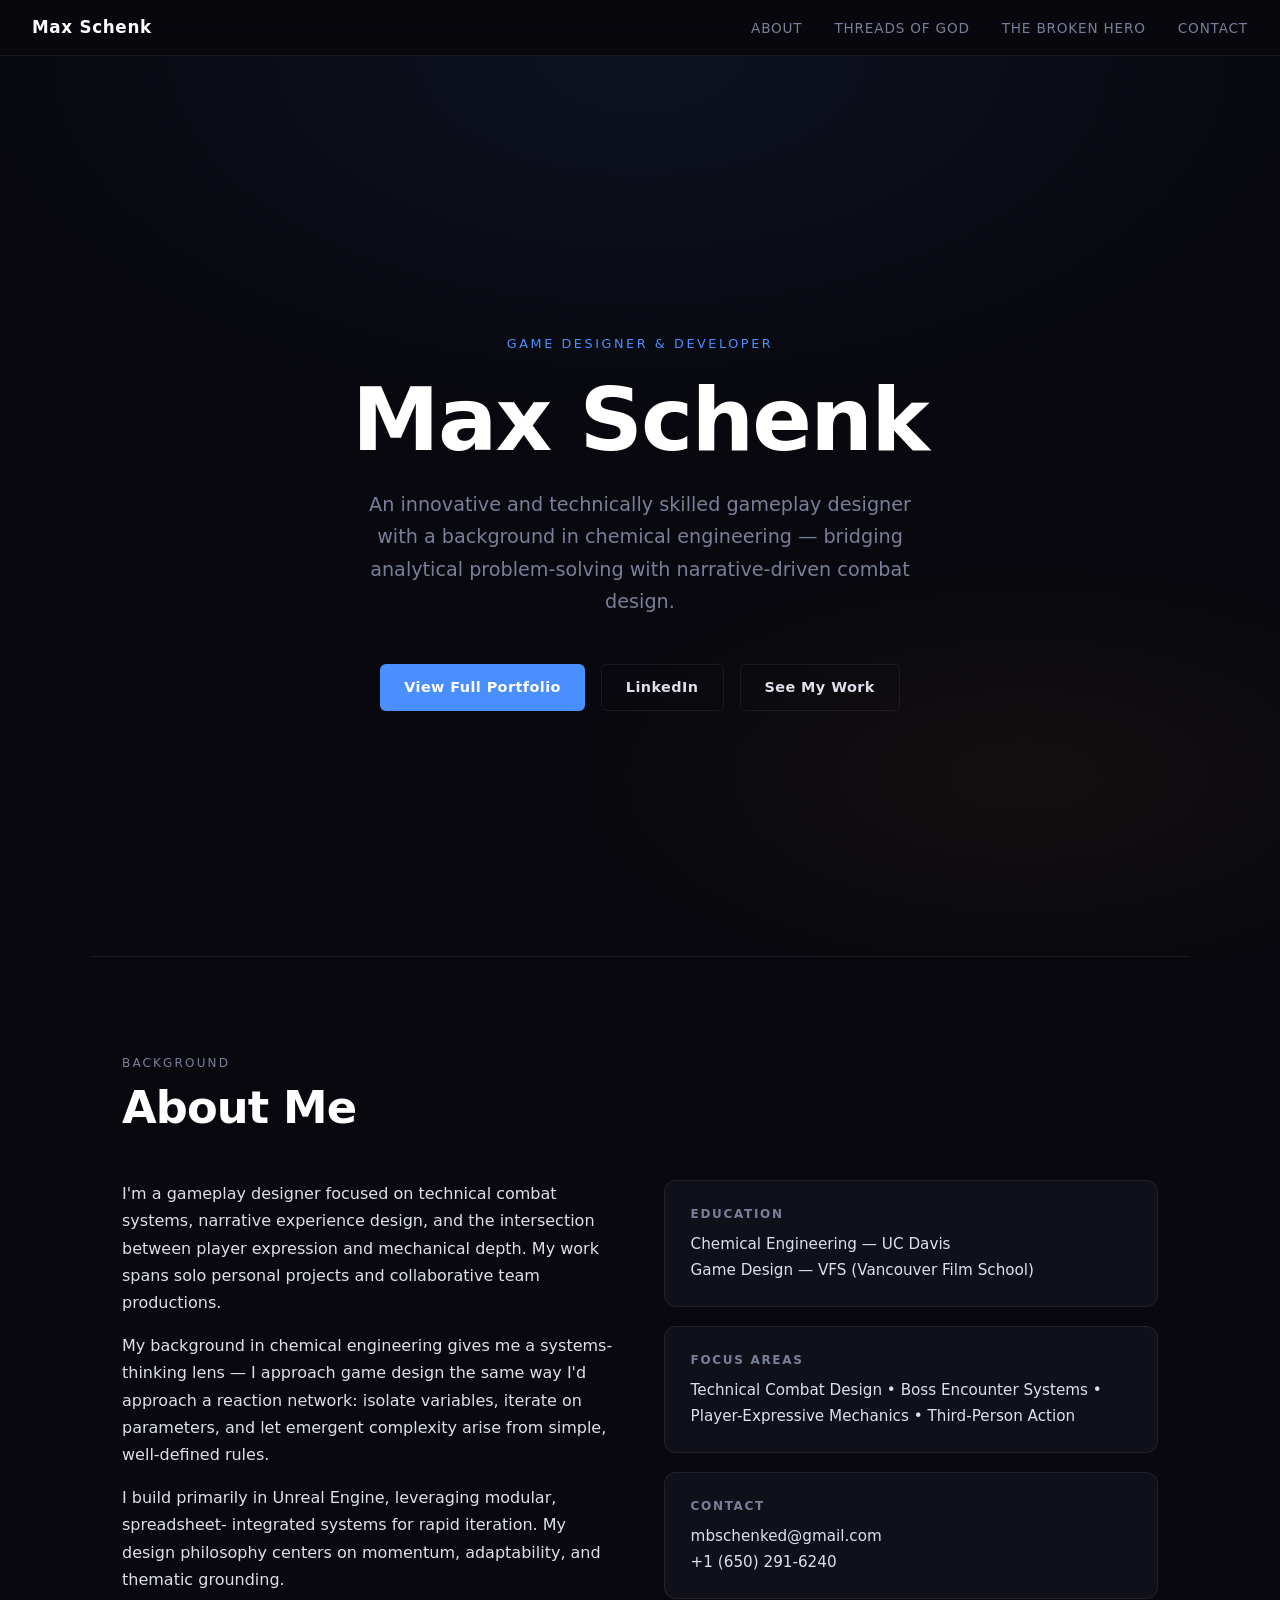
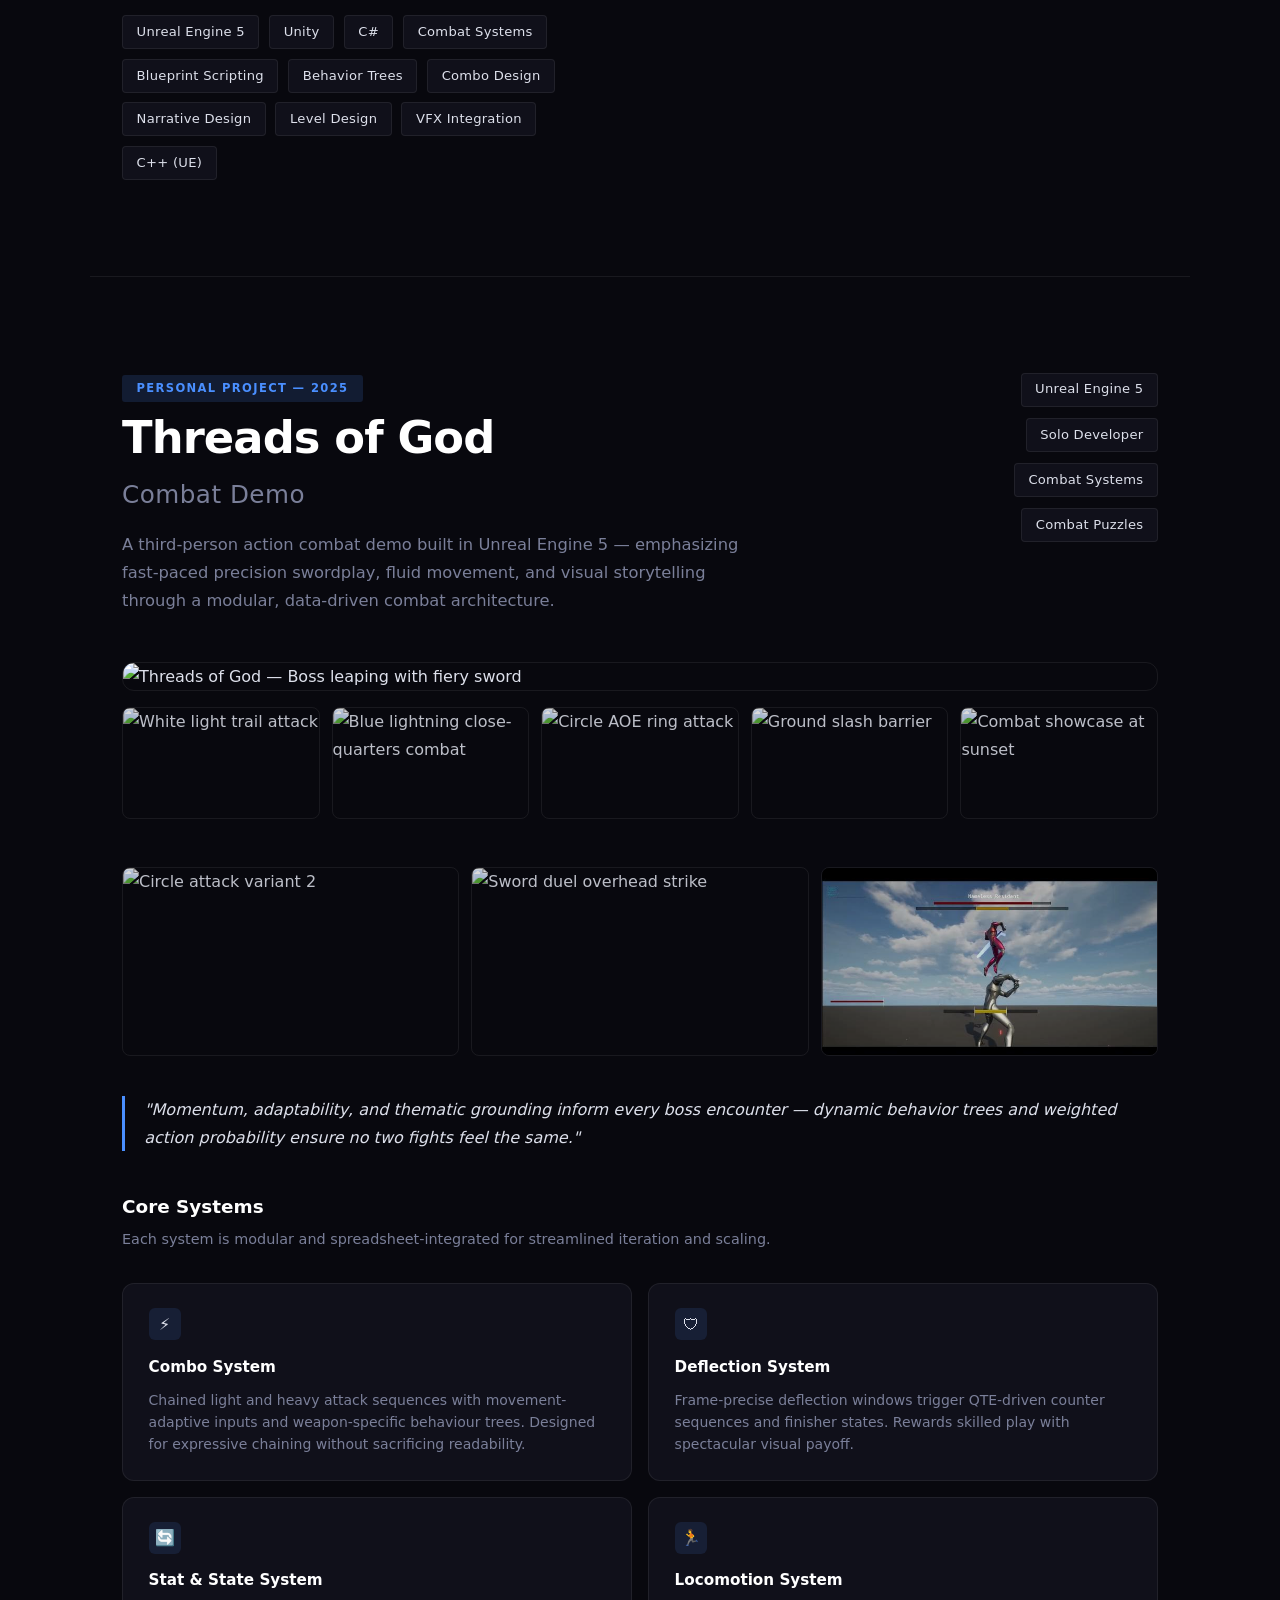
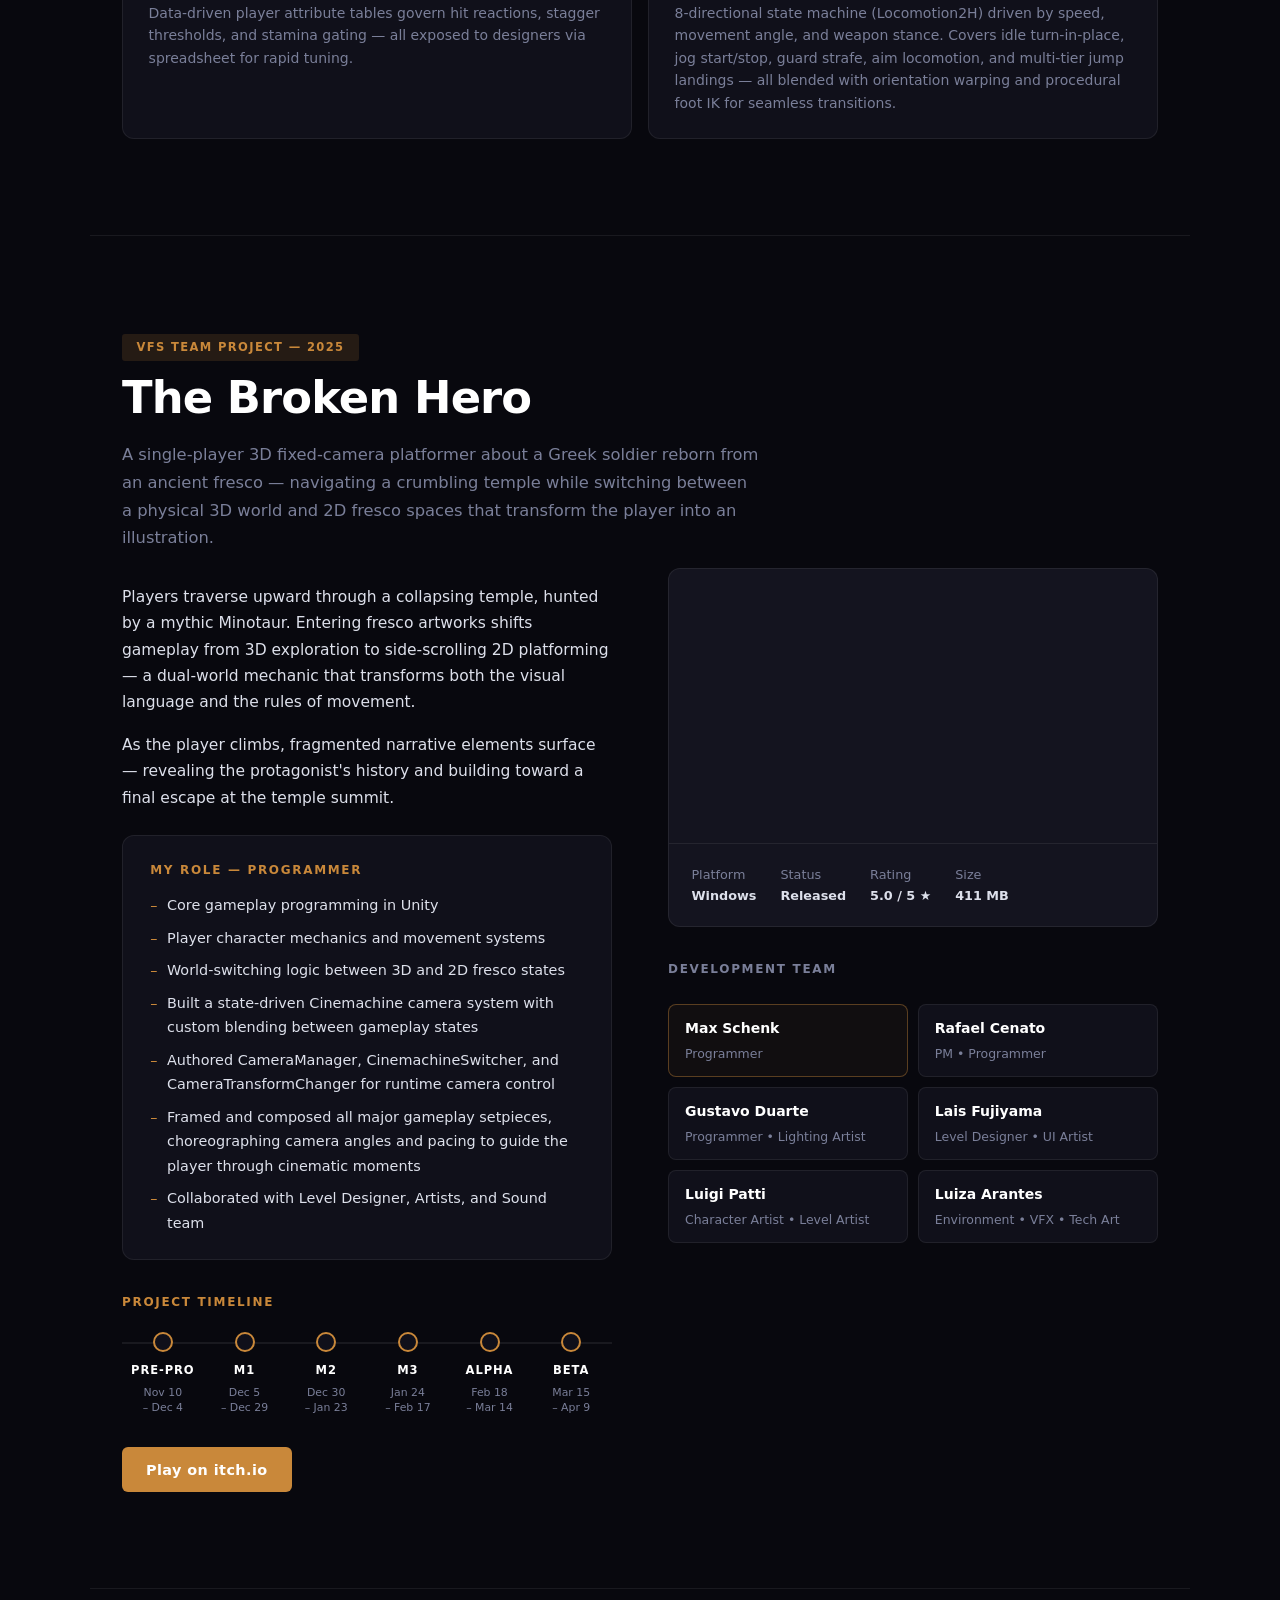
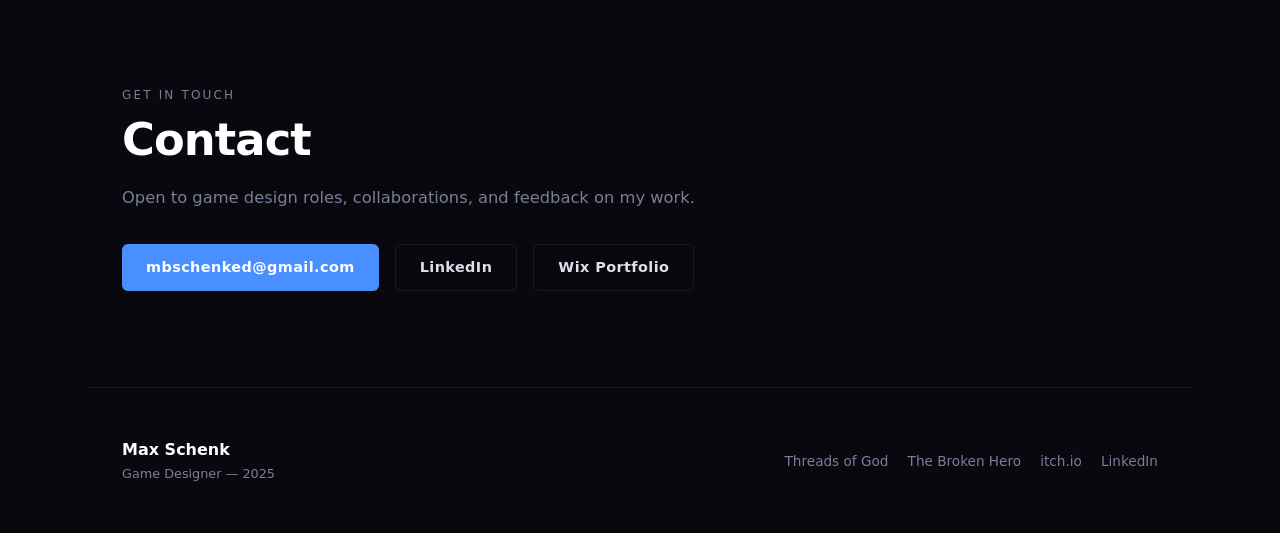
==== index.html @ c0b033bb "Initial portfolio site" ====
<!DOCTYPE html>
<html lang="en">
<head>
  <meta charset="UTF-8" />
  <meta name="viewport" content="width=device-width, initial-scale=1.0" />
  <title>Max Schenk — Game Designer</title>
  <style>
    /* ── Reset & Base ─────────────────────────────────────────── */
    *, *::before, *::after { box-sizing: border-box; margin: 0; padding: 0; }

    :root {
      --bg:          #08080e;
      --bg-card:     #10101a;
      --bg-card2:    #14141f;
      --border:      rgba(255,255,255,0.07);
      --text:        #dde0eb;
      --muted:       #7a7f99;
      --accent-tog:  #4a8fff;
      --accent-tbh:  #c9883a;
      --white:       #ffffff;
      --radius:      12px;
      --max:         1100px;
    }

    html { scroll-behavior: smooth; }

    body {
      background: var(--bg);
      color: var(--text);
      font-family: 'Segoe UI', system-ui, -apple-system, sans-serif;
      font-size: 16px;
      line-height: 1.7;
    }

    a { color: inherit; text-decoration: none; }

    /* ── Nav ──────────────────────────────────────────────────── */
    nav {
      position: sticky;
      top: 0;
      z-index: 100;
      background: rgba(8,8,14,0.85);
      backdrop-filter: blur(12px);
      border-bottom: 1px solid var(--border);
      padding: 0 2rem;
      height: 56px;
      display: flex;
      align-items: center;
      justify-content: space-between;
    }

    .nav-brand {
      font-weight: 700;
      font-size: 1.05rem;
      letter-spacing: 0.04em;
      color: var(--white);
    }

    .nav-links {
      display: flex;
      gap: 2rem;
      list-style: none;
    }

    .nav-links a {
      font-size: 0.85rem;
      letter-spacing: 0.06em;
      text-transform: uppercase;
      color: var(--muted);
      transition: color 0.2s;
    }

    .nav-links a:hover { color: var(--white); }

    /* ── Hero ─────────────────────────────────────────────────── */
    .hero {
      min-height: 100vh;
      display: flex;
      flex-direction: column;
      align-items: center;
      justify-content: center;
      text-align: center;
      padding: 6rem 2rem 4rem;
      background:
        radial-gradient(ellipse 80% 60% at 50% 0%, rgba(74,143,255,0.08) 0%, transparent 70%),
        radial-gradient(ellipse 60% 40% at 80% 80%, rgba(201,136,58,0.06) 0%, transparent 60%);
    }

    .hero-eyebrow {
      font-size: 0.8rem;
      letter-spacing: 0.2em;
      text-transform: uppercase;
      color: var(--accent-tog);
      margin-bottom: 1.2rem;
    }

    .hero h1 {
      font-size: clamp(2.8rem, 7vw, 5.5rem);
      font-weight: 800;
      color: var(--white);
      line-height: 1.05;
      letter-spacing: -0.02em;
      margin-bottom: 1.4rem;
    }

    .hero-sub {
      font-size: clamp(1rem, 2vw, 1.2rem);
      color: var(--muted);
      max-width: 580px;
      margin: 0 auto 2.8rem;
    }

    .hero-links {
      display: flex;
      gap: 1rem;
      flex-wrap: wrap;
      justify-content: center;
    }

    .btn {
      display: inline-flex;
      align-items: center;
      gap: 0.5rem;
      padding: 0.65rem 1.5rem;
      border-radius: 6px;
      font-size: 0.9rem;
      font-weight: 600;
      letter-spacing: 0.03em;
      transition: opacity 0.2s, transform 0.15s;
      cursor: pointer;
      border: none;
    }

    .btn:hover { opacity: 0.85; transform: translateY(-1px); }

    .btn-primary {
      background: var(--accent-tog);
      color: #fff;
    }

    .btn-secondary {
      background: transparent;
      color: var(--text);
      border: 1px solid var(--border);
    }

    .btn-secondary:hover { border-color: rgba(255,255,255,0.25); }

    /* ── Sections ─────────────────────────────────────────────── */
    section {
      padding: 6rem 2rem;
      max-width: var(--max);
      margin: 0 auto;
    }

    .section-label {
      font-size: 0.75rem;
      letter-spacing: 0.18em;
      text-transform: uppercase;
      color: var(--muted);
      margin-bottom: 0.6rem;
    }

    .section-title {
      font-size: clamp(1.8rem, 4vw, 2.8rem);
      font-weight: 800;
      color: var(--white);
      line-height: 1.1;
      letter-spacing: -0.02em;
      margin-bottom: 1.2rem;
    }

    .section-desc {
      color: var(--muted);
      max-width: 640px;
      font-size: 1.02rem;
    }

    /* ── Divider ──────────────────────────────────────────────── */
    .divider {
      border: none;
      border-top: 1px solid var(--border);
      max-width: var(--max);
      margin: 0 auto;
    }

    /* ── About ────────────────────────────────────────────────── */
    .about-grid {
      display: grid;
      grid-template-columns: 1fr 1fr;
      gap: 3rem;
      margin-top: 3rem;
      align-items: start;
    }

    .about-text p + p { margin-top: 1rem; }

    .skills-list {
      display: flex;
      flex-wrap: wrap;
      gap: 0.6rem;
      margin-top: 1.4rem;
    }

    .skill-tag {
      background: var(--bg-card);
      border: 1px solid var(--border);
      border-radius: 4px;
      padding: 0.3rem 0.85rem;
      font-size: 0.82rem;
      color: var(--text);
      letter-spacing: 0.02em;
    }

    .about-info { display: flex; flex-direction: column; gap: 1.2rem; }

    .info-card {
      background: var(--bg-card);
      border: 1px solid var(--border);
      border-radius: var(--radius);
      padding: 1.4rem 1.6rem;
    }

    .info-card h4 {
      font-size: 0.75rem;
      letter-spacing: 0.14em;
      text-transform: uppercase;
      color: var(--muted);
      margin-bottom: 0.5rem;
    }

    .info-card p { font-size: 0.95rem; color: var(--text); }

    /* ── Project: shared chrome ───────────────────────────────── */
    .project-section { position: relative; }

    .project-header {
      display: flex;
      align-items: flex-start;
      justify-content: space-between;
      flex-wrap: wrap;
      gap: 1.5rem;
      margin-bottom: 3rem;
    }

    .project-badge {
      display: inline-block;
      padding: 0.25rem 0.9rem;
      border-radius: 3px;
      font-size: 0.72rem;
      font-weight: 700;
      letter-spacing: 0.12em;
      text-transform: uppercase;
      margin-bottom: 0.7rem;
    }

    .badge-tog  { background: rgba(74,143,255,0.15); color: var(--accent-tog); }
    .badge-tbh  { background: rgba(201,136,58,0.15); color: var(--accent-tbh); }

    /* ── TOG Gallery ──────────────────────────────────────────── */
    .gallery-hero {
      width: 100%;
      border-radius: var(--radius);
      overflow: hidden;
      margin-bottom: 1rem;
      border: 1px solid var(--border);
      cursor: pointer;
    }

    .gallery-hero img {
      width: 100%;
      display: block;
      transition: transform 0.4s ease;
    }

    .gallery-hero:hover img { transform: scale(1.02); }

    .gallery-strip {
      display: grid;
      grid-template-columns: repeat(5, 1fr);
      gap: 0.75rem;
      margin-bottom: 3rem;
    }

    .gallery-thumb {
      border-radius: 8px;
      overflow: hidden;
      border: 1px solid var(--border);
      cursor: pointer;
      aspect-ratio: 16/9;
    }

    .gallery-thumb img {
      width: 100%;
      height: 100%;
      object-fit: cover;
      display: block;
      transition: transform 0.3s ease, filter 0.3s ease;
      filter: brightness(0.85);
    }

    .gallery-thumb:hover img {
      transform: scale(1.06);
      filter: brightness(1);
    }

    /* ── Systems Grid ─────────────────────────────────────────── */
    .systems-grid {
      display: grid;
      grid-template-columns: repeat(2, 1fr);
      gap: 1rem;
      margin-top: 2rem;
    }

    .system-card {
      background: var(--bg-card);
      border: 1px solid var(--border);
      border-radius: var(--radius);
      padding: 1.5rem 1.6rem;
      transition: border-color 0.2s;
    }

    .system-card:hover { border-color: rgba(74,143,255,0.3); }

    .system-card h4 {
      font-size: 0.95rem;
      font-weight: 700;
      color: var(--white);
      margin-bottom: 0.5rem;
    }

    .system-card p {
      font-size: 0.875rem;
      color: var(--muted);
      line-height: 1.6;
    }

    .system-icon {
      width: 32px;
      height: 32px;
      border-radius: 6px;
      background: rgba(74,143,255,0.12);
      display: flex;
      align-items: center;
      justify-content: center;
      font-size: 1rem;
      margin-bottom: 0.9rem;
    }

    /* ── TOG accent line ──────────────────────────────────────── */
    .tog-accent { border-left: 3px solid var(--accent-tog); padding-left: 1.2rem; margin: 2rem 0; }
    .tog-accent p { color: var(--text); font-size: 1rem; font-style: italic; }

    /* ── The Broken Hero ──────────────────────────────────────── */
    .tbh-layout {
      display: grid;
      grid-template-columns: 1fr 1fr;
      gap: 3.5rem;
      margin-top: 1rem;
      align-items: start;
    }

    .tbh-role-block {
      background: var(--bg-card);
      border: 1px solid var(--border);
      border-radius: var(--radius);
      padding: 1.5rem 1.7rem;
      margin-top: 1.5rem;
    }

    .tbh-role-block h4 {
      font-size: 0.75rem;
      letter-spacing: 0.14em;
      text-transform: uppercase;
      color: var(--accent-tbh);
      margin-bottom: 0.8rem;
    }

    .tbh-role-block ul {
      list-style: none;
      display: flex;
      flex-direction: column;
      gap: 0.5rem;
    }

    .tbh-role-block li {
      font-size: 0.9rem;
      color: var(--text);
      display: flex;
      gap: 0.6rem;
    }

    .tbh-role-block li::before {
      content: "–";
      color: var(--accent-tbh);
      flex-shrink: 0;
    }

    .tbh-visual {
      background: var(--bg-card2);
      border: 1px solid var(--border);
      border-radius: var(--radius);
      overflow: hidden;
    }

    .tbh-placeholder {
      width: 100%;
      aspect-ratio: 16/9;
      display: flex;
      align-items: center;
      justify-content: center;
      flex-direction: column;
      gap: 1rem;
      background: linear-gradient(135deg, #1a120a 0%, #2a1a0a 100%);
      color: var(--accent-tbh);
    }

    .tbh-placeholder .icon { font-size: 3rem; }

    .tbh-placeholder p {
      font-size: 0.85rem;
      color: var(--muted);
      text-align: center;
      padding: 0 1.5rem;
    }

    .tbh-meta {
      padding: 1.2rem 1.4rem;
      border-top: 1px solid var(--border);
      display: flex;
      gap: 1.5rem;
      flex-wrap: wrap;
    }

    .tbh-meta-item { font-size: 0.8rem; color: var(--muted); }
    .tbh-meta-item span { color: var(--text); font-weight: 600; display: block; }

    .team-grid {
      display: grid;
      grid-template-columns: repeat(2, 1fr);
      gap: 0.6rem;
      margin-top: 1.5rem;
    }

    .team-member {
      background: var(--bg-card);
      border: 1px solid var(--border);
      border-radius: 8px;
      padding: 0.75rem 1rem;
    }

    .team-member .name { font-size: 0.875rem; color: var(--white); font-weight: 600; }
    .team-member .role { font-size: 0.78rem; color: var(--muted); margin-top: 0.15rem; }

    .team-member.highlight { border-color: rgba(201,136,58,0.4); background: rgba(201,136,58,0.05); }

    /* ── TBH Timeline ─────────────────────────────────────────── */
    .tbh-timeline {
      margin-top: 2rem;
      margin-bottom: 0.5rem;
    }

    .tbh-timeline h4 {
      font-size: 0.75rem;
      letter-spacing: 0.14em;
      text-transform: uppercase;
      color: var(--accent-tbh);
      margin-bottom: 1.2rem;
    }

    .timeline-track {
      position: relative;
      display: flex;
      align-items: flex-start;
      gap: 0;
    }

    .timeline-track::before {
      content: '';
      position: absolute;
      top: 10px;
      left: 0;
      right: 0;
      height: 2px;
      background: var(--border);
      z-index: 0;
    }

    .timeline-node {
      flex: 1;
      display: flex;
      flex-direction: column;
      align-items: center;
      position: relative;
      z-index: 1;
    }

    .timeline-dot {
      width: 20px;
      height: 20px;
      border-radius: 50%;
      background: var(--bg-card);
      border: 2px solid var(--accent-tbh);
      flex-shrink: 0;
      transition: background 0.2s;
    }

    .timeline-node:hover .timeline-dot {
      background: var(--accent-tbh);
    }

    .timeline-label {
      font-size: 0.72rem;
      font-weight: 700;
      color: var(--white);
      text-transform: uppercase;
      letter-spacing: 0.08em;
      margin-top: 0.6rem;
      text-align: center;
    }

    .timeline-date {
      font-size: 0.68rem;
      color: var(--muted);
      margin-top: 0.25rem;
      text-align: center;
      line-height: 1.4;
    }

    /* ── Lightbox ─────────────────────────────────────────────── */
    #lightbox {
      display: none;
      position: fixed;
      inset: 0;
      background: rgba(0,0,0,0.92);
      z-index: 999;
      align-items: center;
      justify-content: center;
      padding: 2rem;
    }

    #lightbox.open { display: flex; }

    #lightbox img {
      max-width: 100%;
      max-height: 90vh;
      border-radius: 8px;
      box-shadow: 0 0 80px rgba(0,0,0,0.8);
    }

    #lightbox-close {
      position: fixed;
      top: 1.5rem;
      right: 2rem;
      font-size: 2rem;
      color: #fff;
      cursor: pointer;
      line-height: 1;
      opacity: 0.7;
      transition: opacity 0.2s;
    }

    #lightbox-close:hover { opacity: 1; }

    /* ── Footer ───────────────────────────────────────────────── */
    footer {
      border-top: 1px solid var(--border);
      padding: 3rem 2rem;
      max-width: var(--max);
      margin: 0 auto;
      display: flex;
      align-items: center;
      justify-content: space-between;
      flex-wrap: gap;
      gap: 1.5rem;
    }

    .footer-name { font-weight: 700; color: var(--white); font-size: 1rem; }
    .footer-copy { font-size: 0.8rem; color: var(--muted); }

    .footer-links {
      display: flex;
      gap: 1.2rem;
      list-style: none;
    }

    .footer-links a {
      font-size: 0.85rem;
      color: var(--muted);
      transition: color 0.2s;
    }

    .footer-links a:hover { color: var(--white); }

    /* ── Responsive ───────────────────────────────────────────── */
    @media (max-width: 768px) {
      .about-grid,
      .tbh-layout { grid-template-columns: 1fr; }

      .systems-grid { grid-template-columns: 1fr; }

      .gallery-strip { grid-template-columns: repeat(3, 1fr); }

      .team-grid { grid-template-columns: 1fr; }

      nav .nav-links { gap: 1.2rem; }

      footer { flex-direction: column; align-items: flex-start; }
    }
  </style>
</head>
<body>

  <!-- ── Nav ───────────────────────────────────────────────────── -->
  <nav>
    <span class="nav-brand">Max Schenk</span>
    <ul class="nav-links">
      <li><a href="#about">About</a></li>
      <li><a href="#tog">Threads of God</a></li>
      <li><a href="#tbh">The Broken Hero</a></li>
      <li><a href="#contact">Contact</a></li>
    </ul>
  </nav>

  <!-- ── Hero ──────────────────────────────────────────────────── -->
  <div class="hero">
    <p class="hero-eyebrow">Game Designer &amp; Developer</p>
    <h1>Max Schenk</h1>
    <p class="hero-sub">
      An innovative and technically skilled gameplay designer with a background
      in chemical engineering — bridging analytical problem-solving with
      narrative-driven combat design.
    </p>
    <div class="hero-links">
      <a href="https://mbschenk1.wixsite.com/max-schenk-1" target="_blank" class="btn btn-primary">View Full Portfolio</a>
      <a href="https://www.linkedin.com/in/max-schenk-gamedesign" target="_blank" class="btn btn-secondary">LinkedIn</a>
      <a href="#tog" class="btn btn-secondary">See My Work</a>
    </div>
  </div>

  <hr class="divider" />

  <!-- ── About ─────────────────────────────────────────────────── -->
  <section id="about">
    <p class="section-label">Background</p>
    <h2 class="section-title">About Me</h2>
    <div class="about-grid">
      <div class="about-text">
        <p>
          I'm a gameplay designer focused on technical combat systems, narrative
          experience design, and the intersection between player expression and
          mechanical depth. My work spans solo personal projects and collaborative
          team productions.
        </p>
        <p>
          My background in chemical engineering gives me a systems-thinking
          lens — I approach game design the same way I'd approach a reaction
          network: isolate variables, iterate on parameters, and let emergent
          complexity arise from simple, well-defined rules.
        </p>
        <p>
          I build primarily in Unreal Engine, leveraging modular, spreadsheet-
          integrated systems for rapid iteration. My design philosophy centers
          on momentum, adaptability, and thematic grounding.
        </p>
        <div class="skills-list">
          <span class="skill-tag">Unreal Engine 5</span>
          <span class="skill-tag">Unity</span>
          <span class="skill-tag">C#</span>
          <span class="skill-tag">Combat Systems</span>
          <span class="skill-tag">Blueprint Scripting</span>
          <span class="skill-tag">Behavior Trees</span>
          <span class="skill-tag">Combo Design</span>
          <span class="skill-tag">Narrative Design</span>
          <span class="skill-tag">Level Design</span>
          <span class="skill-tag">VFX Integration</span>
          <span class="skill-tag">C++ (UE)</span>
        </div>
      </div>
      <div class="about-info">
        <div class="info-card">
          <h4>Education</h4>
          <p>Chemical Engineering — UC Davis<br/>Game Design — VFS (Vancouver Film School)</p>
        </div>
        <div class="info-card">
          <h4>Focus Areas</h4>
          <p>Technical Combat Design &bull; Boss Encounter Systems &bull; Player-Expressive Mechanics &bull; Third-Person Action</p>
        </div>
        <div class="info-card">
          <h4>Contact</h4>
          <p>mbschenked@gmail.com<br/>+1 (650) 291-6240</p>
        </div>
      </div>
    </div>
  </section>

  <hr class="divider" />

  <!-- ══════════════════════════════════════════════════════════ -->
  <!-- PROJECT 1 — THREADS OF GOD                                -->
  <!-- ══════════════════════════════════════════════════════════ -->
  <section id="tog" class="project-section">
    <div class="project-header">
      <div>
        <span class="project-badge badge-tog">Personal Project &mdash; 2025</span>
        <h2 class="section-title">Threads of God<br/><span style="color:var(--muted);font-size:0.55em;font-weight:500;letter-spacing:0.02em;">Combat Demo</span></h2>
        <p class="section-desc">
          A third-person action combat demo built in Unreal Engine 5 — emphasizing
          fast-paced precision swordplay, fluid movement, and visual storytelling
          through a modular, data-driven combat architecture.
        </p>
      </div>
      <div style="display:flex;flex-direction:column;gap:0.7rem;align-items:flex-end;flex-shrink:0;">
        <span class="skill-tag">Unreal Engine 5</span>
        <span class="skill-tag">Solo Developer</span>
        <span class="skill-tag">Combat Systems</span>
        <span class="skill-tag">Combat Puzzles</span>
      </div>
    </div>

    <!-- Main showcase image -->
    <div class="gallery-hero" onclick="openLightbox(this.querySelector('img').src)">
      <img src="PortfolioPieces/ThreadsOfGod/Arelius Launch Attack.png" alt="Threads of God — Boss leaping with fiery sword" />
    </div>

    <!-- Thumbnail strip -->
    <div class="gallery-strip">
      <div class="gallery-thumb" onclick="openLightbox(this.querySelector('img').src)">
        <img src="PortfolioPieces/ThreadsOfGod/HighresScreenshot00000.png" alt="White light trail attack" />
      </div>
      <div class="gallery-thumb" onclick="openLightbox(this.querySelector('img').src)">
        <img src="PortfolioPieces/ThreadsOfGod/HighresScreenshot00004.png" alt="Blue lightning close-quarters combat" />
      </div>
      <div class="gallery-thumb" onclick="openLightbox(this.querySelector('img').src)">
        <img src="PortfolioPieces/ThreadsOfGod/AreliusCircleAttack1.png" alt="Circle AOE ring attack" />
      </div>
      <div class="gallery-thumb" onclick="openLightbox(this.querySelector('img').src)">
        <img src="PortfolioPieces/ThreadsOfGod/AreliusGroundSlash.png" alt="Ground slash barrier" />
      </div>
      <div class="gallery-thumb" onclick="openLightbox(this.querySelector('img').src)">
        <img src="PortfolioPieces/ThreadsOfGod/Arelius Pose Attack.png" alt="Combat showcase at sunset" />
      </div>
    </div>

    <!-- Additional screenshots row -->
    <div class="gallery-strip" style="grid-template-columns: repeat(3,1fr); margin-bottom:2.5rem;">
      <div class="gallery-thumb" onclick="openLightbox(this.querySelector('img').src)">
        <img src="PortfolioPieces/ThreadsOfGod/AreliusCircleAttack2.png" alt="Circle attack variant 2" />
      </div>
      <div class="gallery-thumb" onclick="openLightbox(this.querySelector('img').src)">
        <img src="PortfolioPieces/ThreadsOfGod/HighresScreenshot00001.png" alt="Sword duel overhead strike" />
      </div>
      <div class="gallery-thumb" onclick="openLightbox(this.querySelector('img').src)">
        <img src="PortfolioPieces/ThreadsOfGod/AreliusWindUpAttack.jpg" alt="Wind-up attack" />
      </div>
    </div>

    <!-- Design quote -->
    <div class="tog-accent">
      <p>
        "Momentum, adaptability, and thematic grounding inform every boss encounter — dynamic
        behavior trees and weighted action probability ensure no two fights feel the same."
      </p>
    </div>

    <!-- Systems breakdown -->
    <h3 style="font-size:1.15rem;font-weight:700;color:var(--white);margin-top:2.5rem;margin-bottom:0.3rem;">
      Core Systems
    </h3>
    <p style="color:var(--muted);font-size:0.9rem;margin-bottom:0.5rem;">
      Each system is modular and spreadsheet-integrated for streamlined iteration and scaling.
    </p>

    <div class="systems-grid">
      <div class="system-card">
        <div class="system-icon">&#9889;</div>
        <h4>Combo System</h4>
        <p>Chained light and heavy attack sequences with movement-adaptive inputs and weapon-specific behaviour trees. Designed for expressive chaining without sacrificing readability.</p>
      </div>
      <div class="system-card">
        <div class="system-icon">&#128737;</div>
        <h4>Deflection System</h4>
        <p>Frame-precise deflection windows trigger QTE-driven counter sequences and finisher states. Rewards skilled play with spectacular visual payoff.</p>
      </div>
      <div class="system-card">
        <div class="system-icon">&#128260;</div>
        <h4>Stat &amp; State System</h4>
        <p>Data-driven player attribute tables govern hit reactions, stagger thresholds, and stamina gating — all exposed to designers via spreadsheet for rapid tuning.</p>
      </div>
      <div class="system-card">
        <div class="system-icon">&#127939;</div>
        <h4>Locomotion System</h4>
        <p>8-directional state machine (Locomotion2H) driven by speed, movement angle, and weapon stance. Covers idle turn-in-place, jog start/stop, guard strafe, aim locomotion, and multi-tier jump landings — all blended with orientation warping and procedural foot IK for seamless transitions.</p>
      </div>
    </div>

  </section>

  <hr class="divider" />

  <!-- ══════════════════════════════════════════════════════════ -->
  <!-- PROJECT 2 — THE BROKEN HERO                               -->
  <!-- ══════════════════════════════════════════════════════════ -->
  <section id="tbh" class="project-section">

    <span class="project-badge badge-tbh">VFS Team Project &mdash; 2025</span>
    <h2 class="section-title">The Broken Hero</h2>
    <p class="section-desc">
      A single-player 3D fixed-camera platformer about a Greek soldier reborn from an
      ancient fresco — navigating a crumbling temple while switching between a physical
      3D world and 2D fresco spaces that transform the player into an illustration.
    </p>

    <div class="tbh-layout">

      <!-- Left — description & role -->
      <div>
        <p style="color:var(--text);margin-top:1rem;font-size:0.97rem;">
          Players traverse upward through a collapsing temple, hunted by a mythic Minotaur.
          Entering fresco artworks shifts gameplay from 3D exploration to side-scrolling 2D
          platforming — a dual-world mechanic that transforms both the visual language and
          the rules of movement.
        </p>
        <p style="color:var(--text);margin-top:1rem;font-size:0.97rem;">
          As the player climbs, fragmented narrative elements surface — revealing the
          protagonist's history and building toward a final escape at the temple summit.
        </p>

        <div class="tbh-role-block">
          <h4>My Role — Programmer</h4>
          <ul>
            <li>Core gameplay programming in Unity</li>
            <li>Player character mechanics and movement systems</li>
            <li>World-switching logic between 3D and 2D fresco states</li>
            <li>Built a state-driven Cinemachine camera system with custom blending between gameplay states</li>
            <li>Authored CameraManager, CinemachineSwitcher, and CameraTransformChanger for runtime camera control</li>
            <li>Framed and composed all major gameplay setpieces, choreographing camera angles and pacing to guide the player through cinematic moments</li>
            <li>Collaborated with Level Designer, Artists, and Sound team</li>
          </ul>
        </div>

        <div class="tbh-timeline">
          <h4>Project Timeline</h4>
          <div class="timeline-track">
            <div class="timeline-node">
              <div class="timeline-dot"></div>
              <div class="timeline-label">Pre-Pro</div>
              <div class="timeline-date">Nov 10<br/>– Dec 4</div>
            </div>
            <div class="timeline-node">
              <div class="timeline-dot"></div>
              <div class="timeline-label">M1</div>
              <div class="timeline-date">Dec 5<br/>– Dec 29</div>
            </div>
            <div class="timeline-node">
              <div class="timeline-dot"></div>
              <div class="timeline-label">M2</div>
              <div class="timeline-date">Dec 30<br/>– Jan 23</div>
            </div>
            <div class="timeline-node">
              <div class="timeline-dot"></div>
              <div class="timeline-label">M3</div>
              <div class="timeline-date">Jan 24<br/>– Feb 17</div>
            </div>
            <div class="timeline-node">
              <div class="timeline-dot"></div>
              <div class="timeline-label">Alpha</div>
              <div class="timeline-date">Feb 18<br/>– Mar 14</div>
            </div>
            <div class="timeline-node">
              <div class="timeline-dot"></div>
              <div class="timeline-label">Beta</div>
              <div class="timeline-date">Mar 15<br/>– Apr 9</div>
            </div>
          </div>
        </div>

        <div style="margin-top:2rem;">
          <a href="https://vfs-gdpg.itch.io/the-broken-hero" target="_blank" class="btn btn-primary" style="background:var(--accent-tbh);">
            Play on itch.io
          </a>
        </div>
      </div>

      <!-- Right — visual card + team -->
      <div>
        <div class="tbh-visual">
          <div style="position:relative;width:100%;aspect-ratio:16/9;">
            <iframe
              src="https://www.youtube.com/embed/flLRO251moE?start=1"
              title="The Broken Hero — Gameplay Trailer"
              frameborder="0"
              allow="accelerometer; autoplay; clipboard-write; encrypted-media; gyroscope; picture-in-picture"
              allowfullscreen
              style="position:absolute;inset:0;width:100%;height:100%;border-radius:var(--radius) var(--radius) 0 0;">
            </iframe>
          </div>
          <div class="tbh-meta">
            <div class="tbh-meta-item">Platform<span>Windows</span></div>
            <div class="tbh-meta-item">Status<span>Released</span></div>
            <div class="tbh-meta-item">Rating<span>5.0 / 5 &#9733;</span></div>
            <div class="tbh-meta-item">Size<span>411 MB</span></div>
          </div>
        </div>

        <h4 style="font-size:0.75rem;letter-spacing:0.14em;text-transform:uppercase;color:var(--muted);margin-top:2rem;margin-bottom:0.8rem;">Development Team</h4>
        <div class="team-grid">
          <div class="team-member highlight">
            <div class="name">Max Schenk</div>
            <div class="role">Programmer</div>
          </div>
          <div class="team-member">
            <div class="name">Rafael Cenato</div>
            <div class="role">PM &bull; Programmer</div>
          </div>
          <div class="team-member">
            <div class="name">Gustavo Duarte</div>
            <div class="role">Programmer &bull; Lighting Artist</div>
          </div>
          <div class="team-member">
            <div class="name">Lais Fujiyama</div>
            <div class="role">Level Designer &bull; UI Artist</div>
          </div>
          <div class="team-member">
            <div class="name">Luigi Patti</div>
            <div class="role">Character Artist &bull; Level Artist</div>
          </div>
          <div class="team-member">
            <div class="name">Luiza Arantes</div>
            <div class="role">Environment &bull; VFX &bull; Tech Art</div>
          </div>
        </div>
      </div>

    </div>
  </section>

  <hr class="divider" />

  <!-- ── Contact ────────────────────────────────────────────────── -->
  <section id="contact">
    <p class="section-label">Get In Touch</p>
    <h2 class="section-title">Contact</h2>
    <p class="section-desc" style="margin-bottom:2rem;">
      Open to game design roles, collaborations, and feedback on my work.
    </p>
    <div style="display:flex;gap:1rem;flex-wrap:wrap;">
      <a href="mailto:mbschenked@gmail.com" class="btn btn-primary">mbschenked@gmail.com</a>
      <a href="https://www.linkedin.com/in/max-schenk-gamedesign" target="_blank" class="btn btn-secondary">LinkedIn</a>
      <a href="https://mbschenk1.wixsite.com/max-schenk-1" target="_blank" class="btn btn-secondary">Wix Portfolio</a>
    </div>
  </section>

  <!-- ── Footer ─────────────────────────────────────────────────── -->
  <footer>
    <div>
      <div class="footer-name">Max Schenk</div>
      <div class="footer-copy">Game Designer &mdash; 2025</div>
    </div>
    <ul class="footer-links">
      <li><a href="#tog">Threads of God</a></li>
      <li><a href="#tbh">The Broken Hero</a></li>
      <li><a href="https://vfs-gdpg.itch.io/the-broken-hero" target="_blank">itch.io</a></li>
      <li><a href="https://www.linkedin.com/in/max-schenk-gamedesign" target="_blank">LinkedIn</a></li>
    </ul>
  </footer>

  <!-- ── Lightbox ───────────────────────────────────────────────── -->
  <div id="lightbox">
    <span id="lightbox-close" onclick="closeLightbox()">&times;</span>
    <img id="lightbox-img" src="" alt="" />
  </div>

  <script>
    function openLightbox(src) {
      document.getElementById('lightbox-img').src = src;
      document.getElementById('lightbox').classList.add('open');
      document.body.style.overflow = 'hidden';
    }
    function closeLightbox() {
      document.getElementById('lightbox').classList.remove('open');
      document.body.style.overflow = '';
    }
    document.getElementById('lightbox').addEventListener('click', function(e) {
      if (e.target === this) closeLightbox();
    });
    document.addEventListener('keydown', function(e) {
      if (e.key === 'Escape') closeLightbox();
    });
  </script>

</body>
</html>
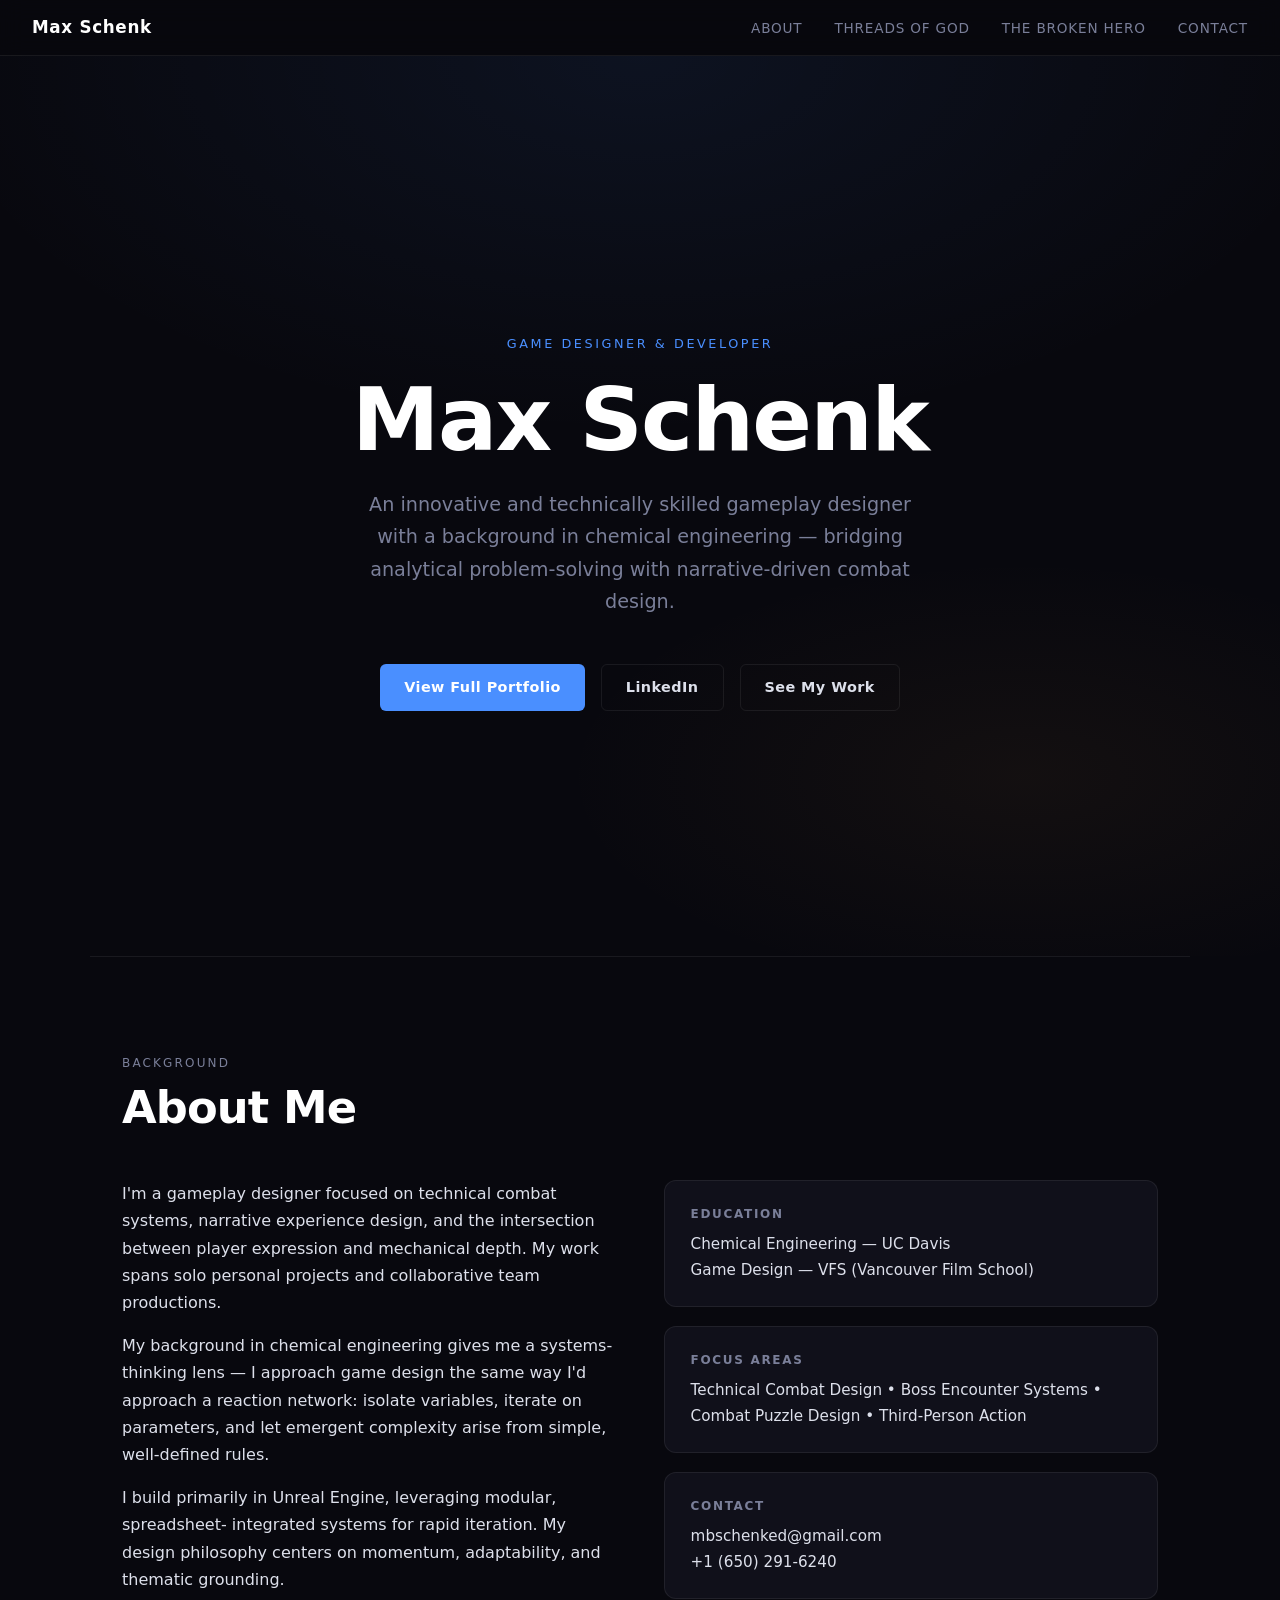
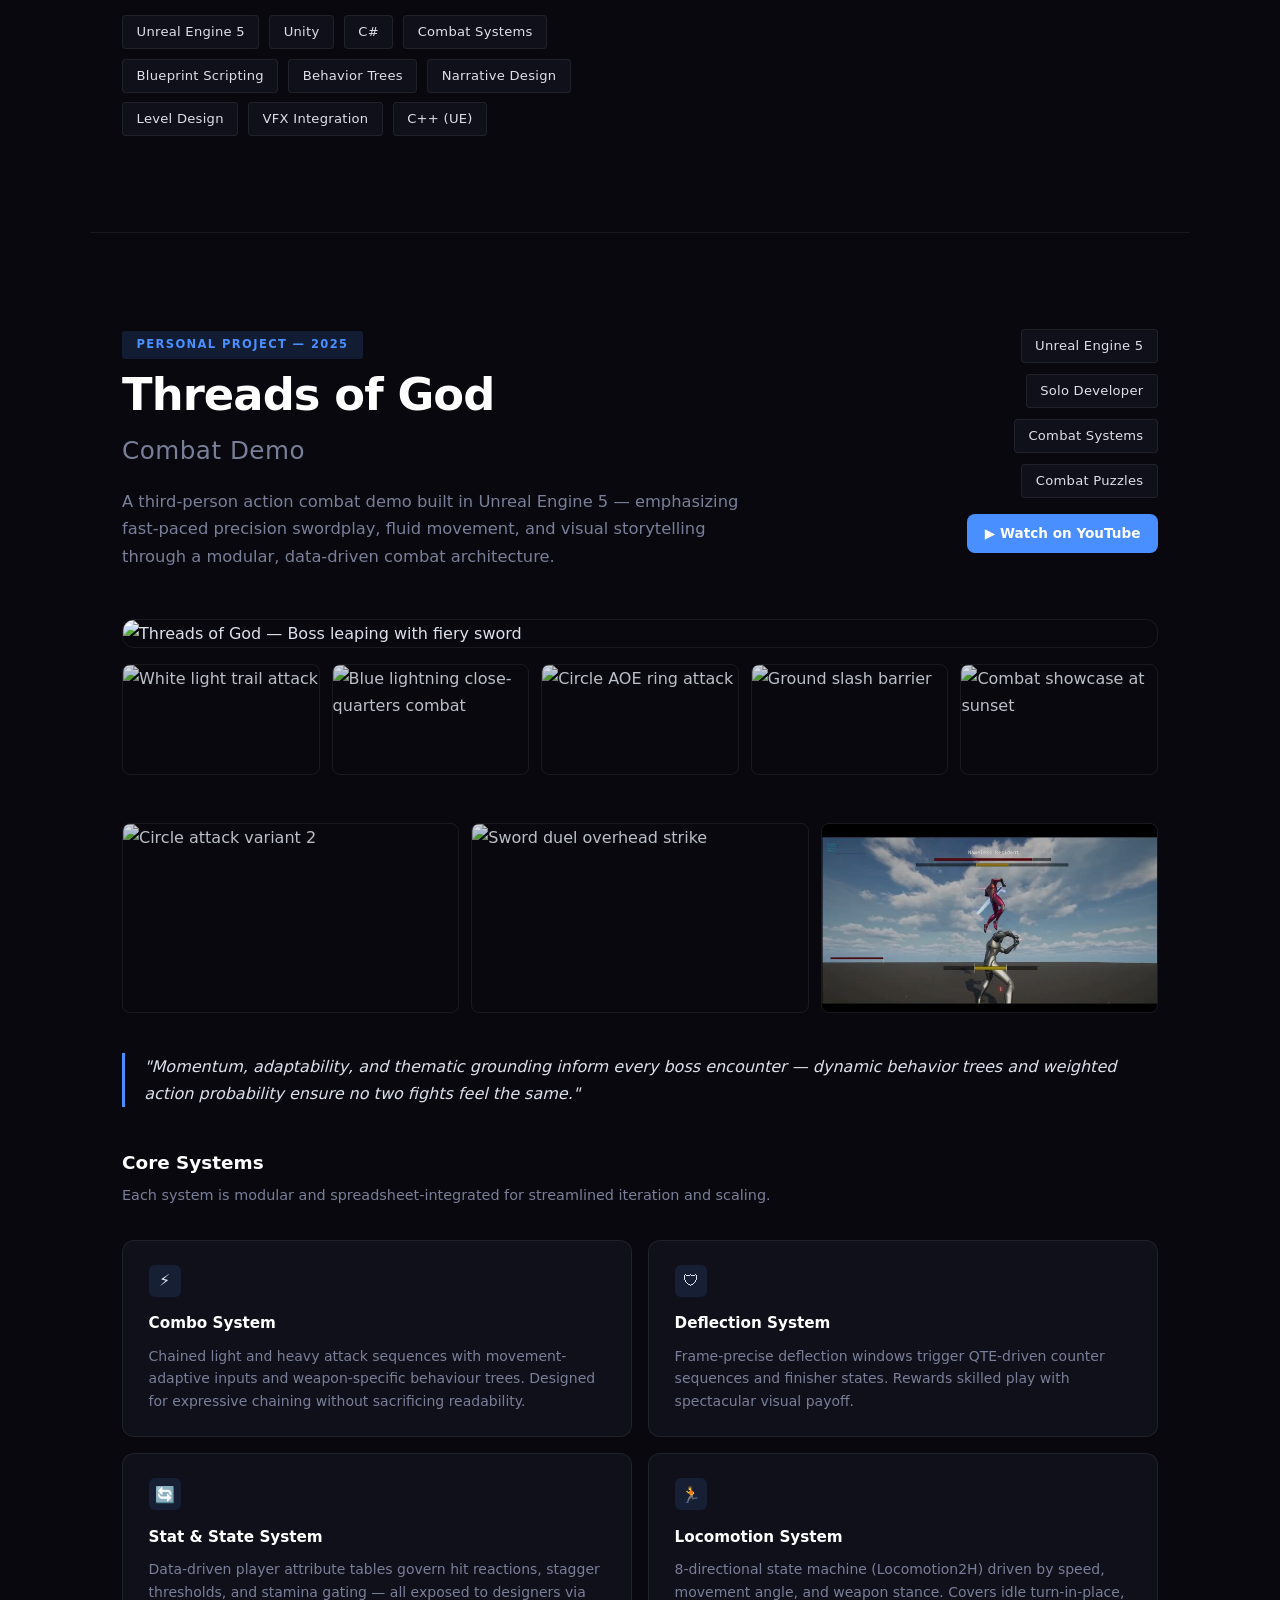
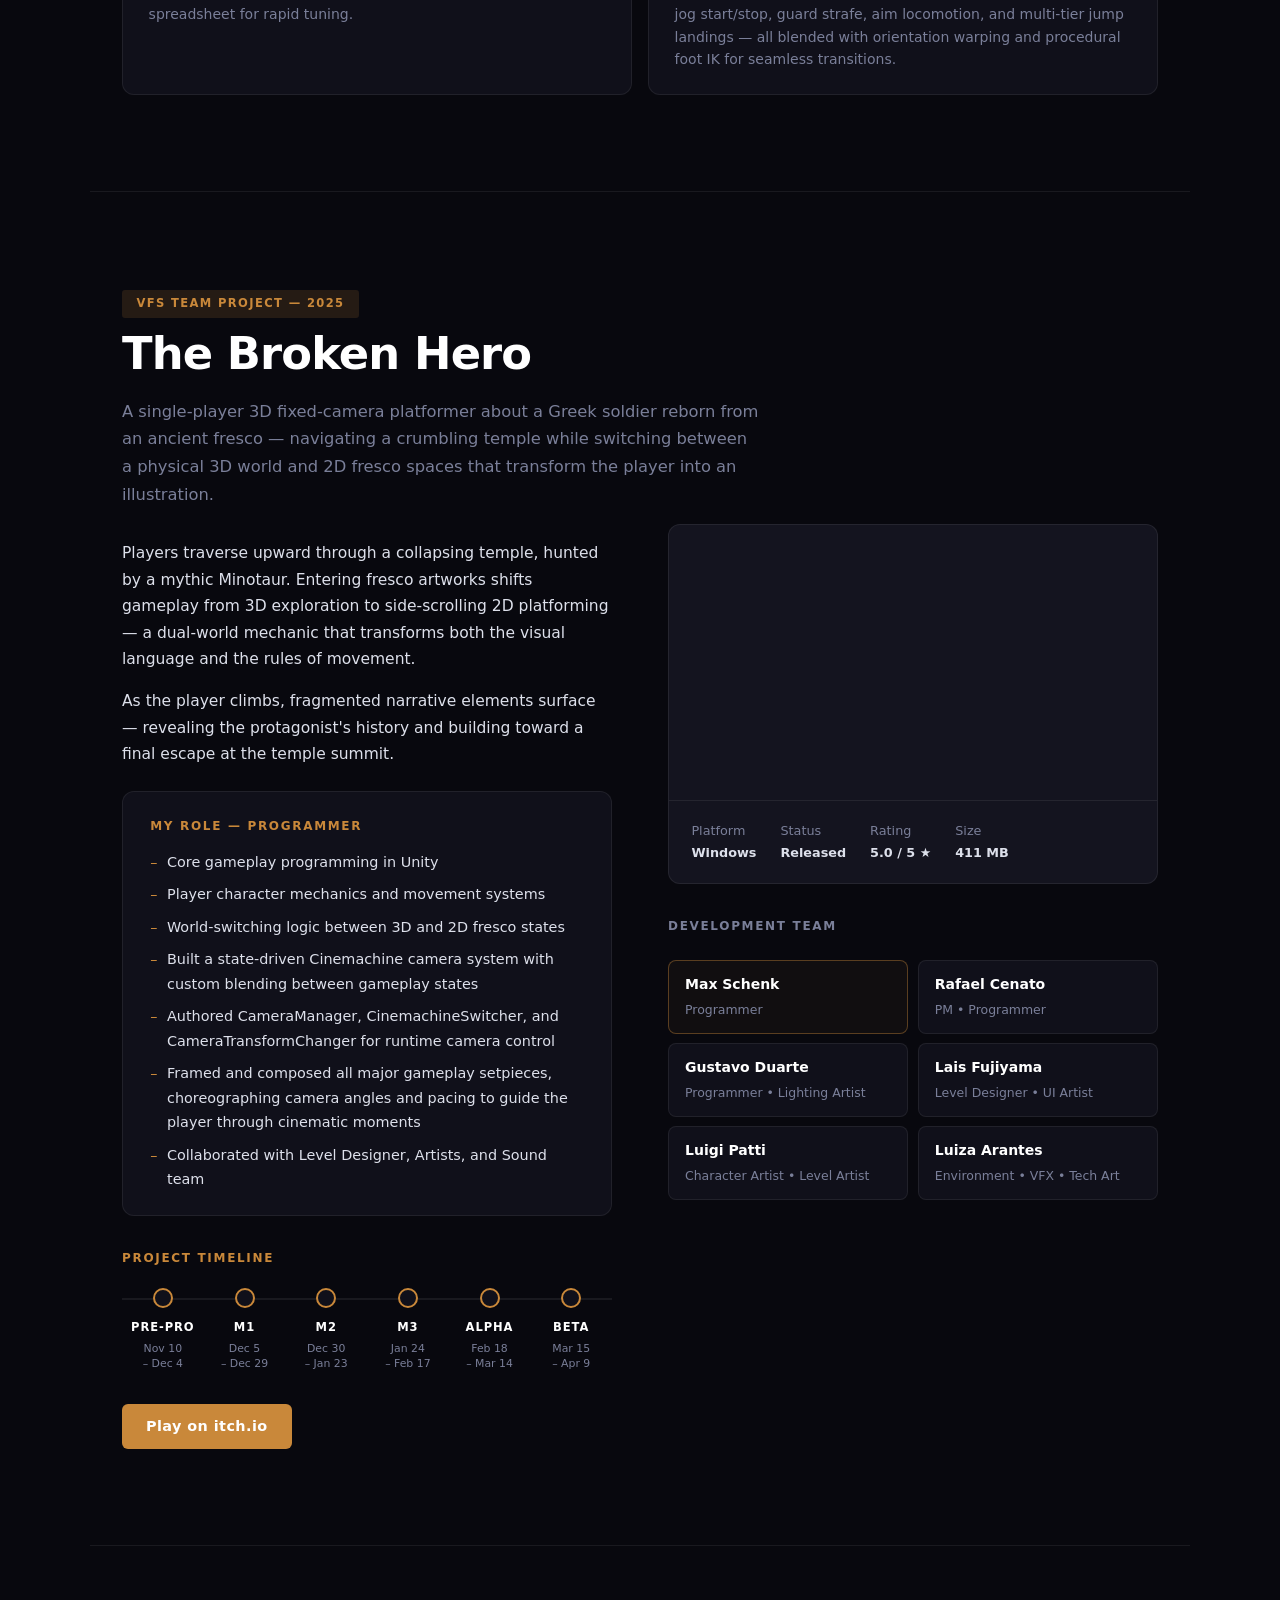
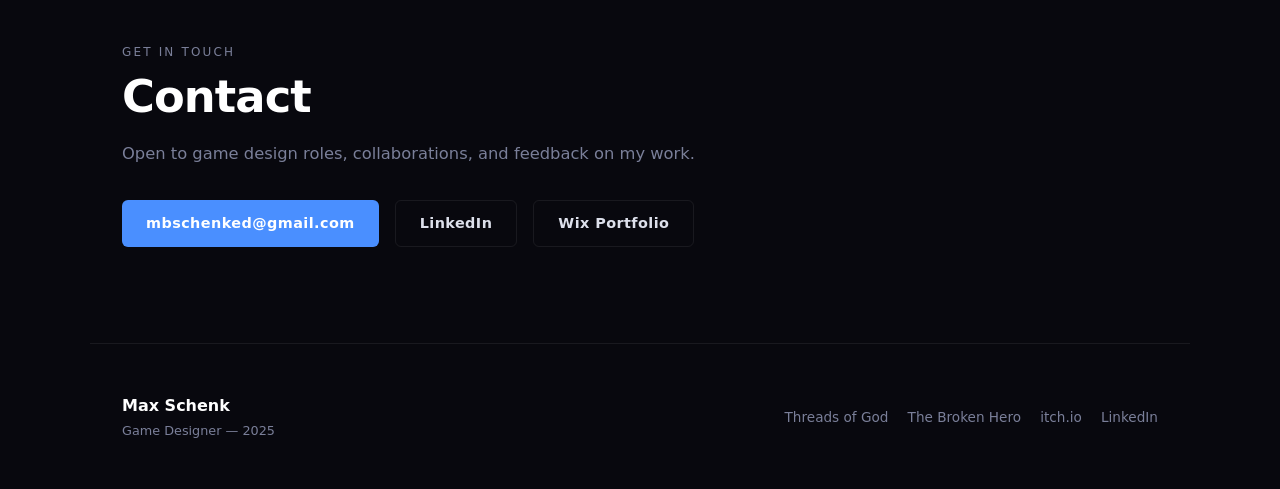
==== commit 1650b355: "Update skill tags, focus areas, and add YouTube button to TOG section Co-Authored-By: Claude Sonnet " ====
--- a/index.html
+++ b/index.html
@@ -670,7 +670,6 @@
           <span class="skill-tag">Combat Systems</span>
           <span class="skill-tag">Blueprint Scripting</span>
           <span class="skill-tag">Behavior Trees</span>
-          <span class="skill-tag">Combo Design</span>
           <span class="skill-tag">Narrative Design</span>
           <span class="skill-tag">Level Design</span>
           <span class="skill-tag">VFX Integration</span>
@@ -684,7 +683,7 @@
         </div>
         <div class="info-card">
           <h4>Focus Areas</h4>
-          <p>Technical Combat Design &bull; Boss Encounter Systems &bull; Player-Expressive Mechanics &bull; Third-Person Action</p>
+          <p>Technical Combat Design &bull; Boss Encounter Systems &bull; Combat Puzzle Design &bull; Third-Person Action</p>
         </div>
         <div class="info-card">
           <h4>Contact</h4>
@@ -715,6 +714,7 @@
         <span class="skill-tag">Solo Developer</span>
         <span class="skill-tag">Combat Systems</span>
         <span class="skill-tag">Combat Puzzles</span>
+        <a href="https://www.youtube.com/watch?v=Cu8Jblk0IRo" target="_blank" class="btn-primary" style="margin-top:0.3rem;padding:0.5rem 1.1rem;border-radius:8px;font-size:0.85rem;font-weight:600;display:inline-flex;align-items:center;gap:0.4rem;">&#9654; Watch on YouTube</a>
       </div>
     </div>
 
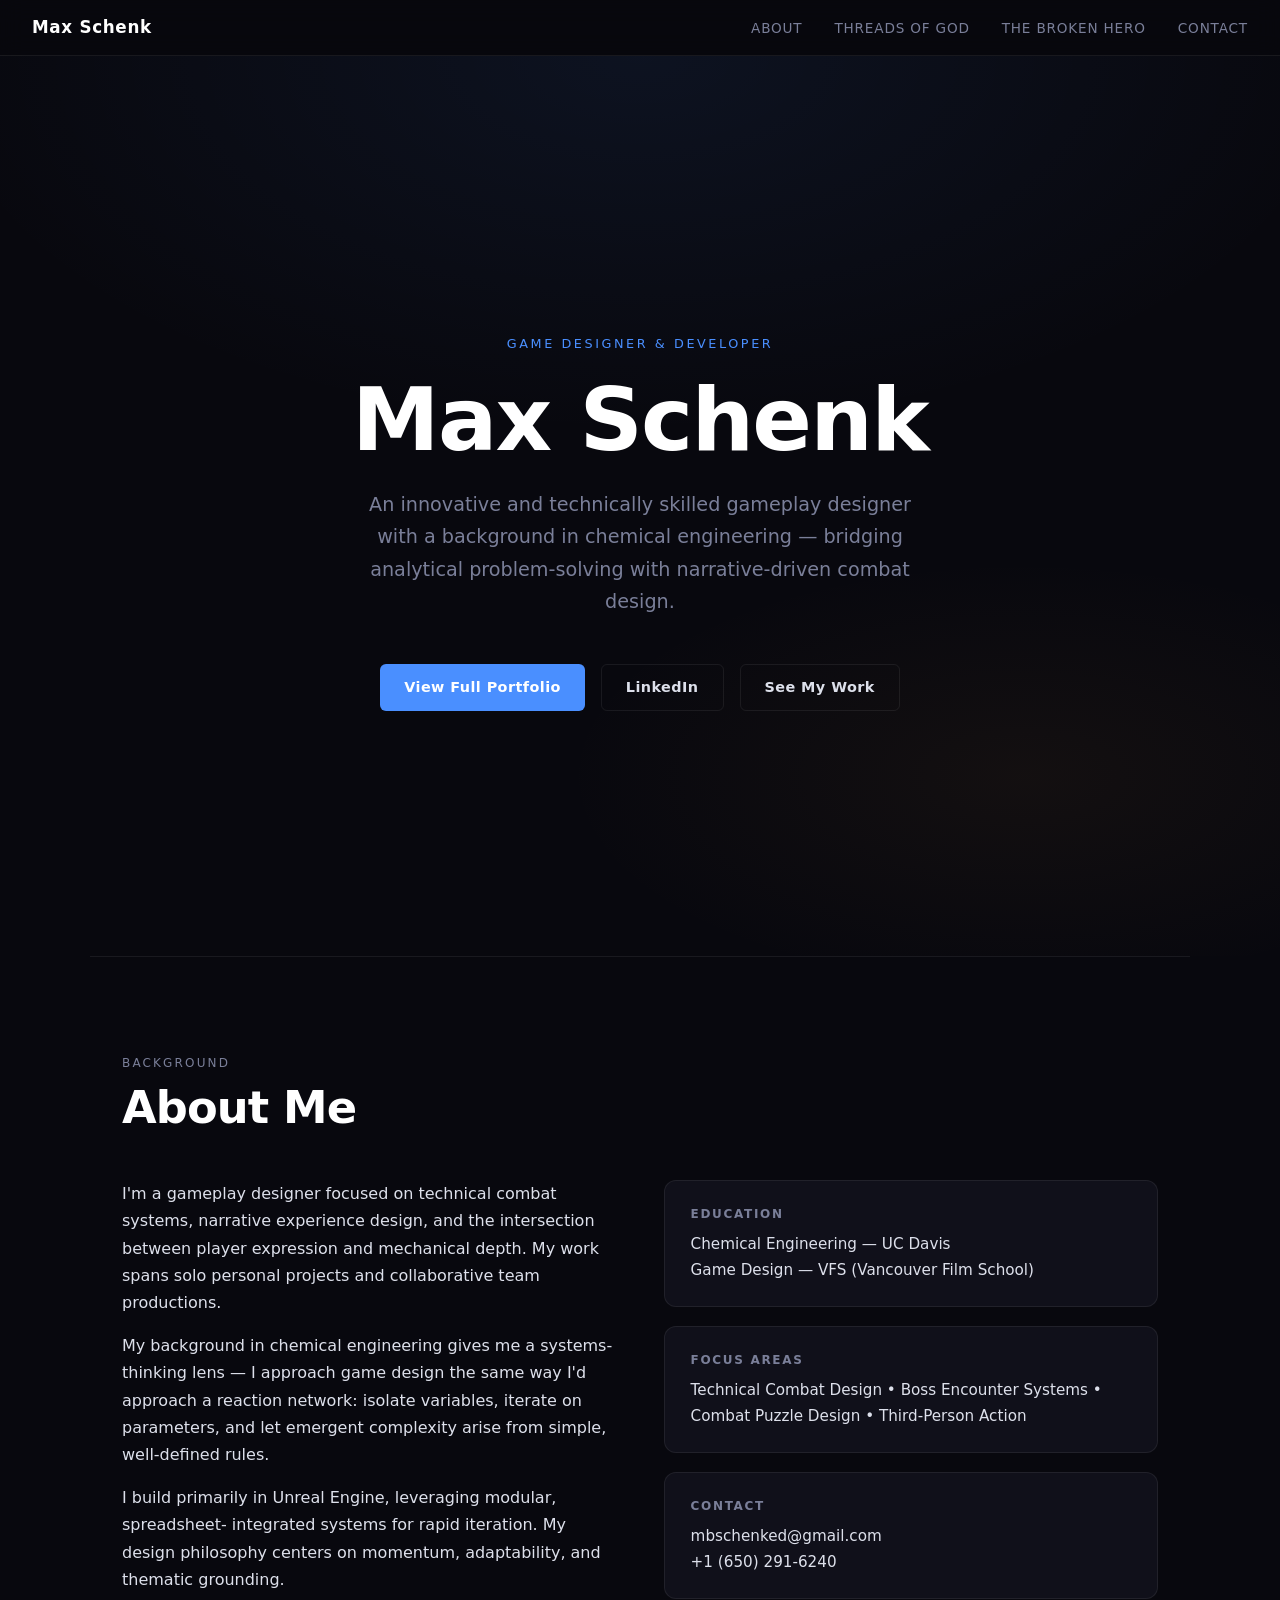
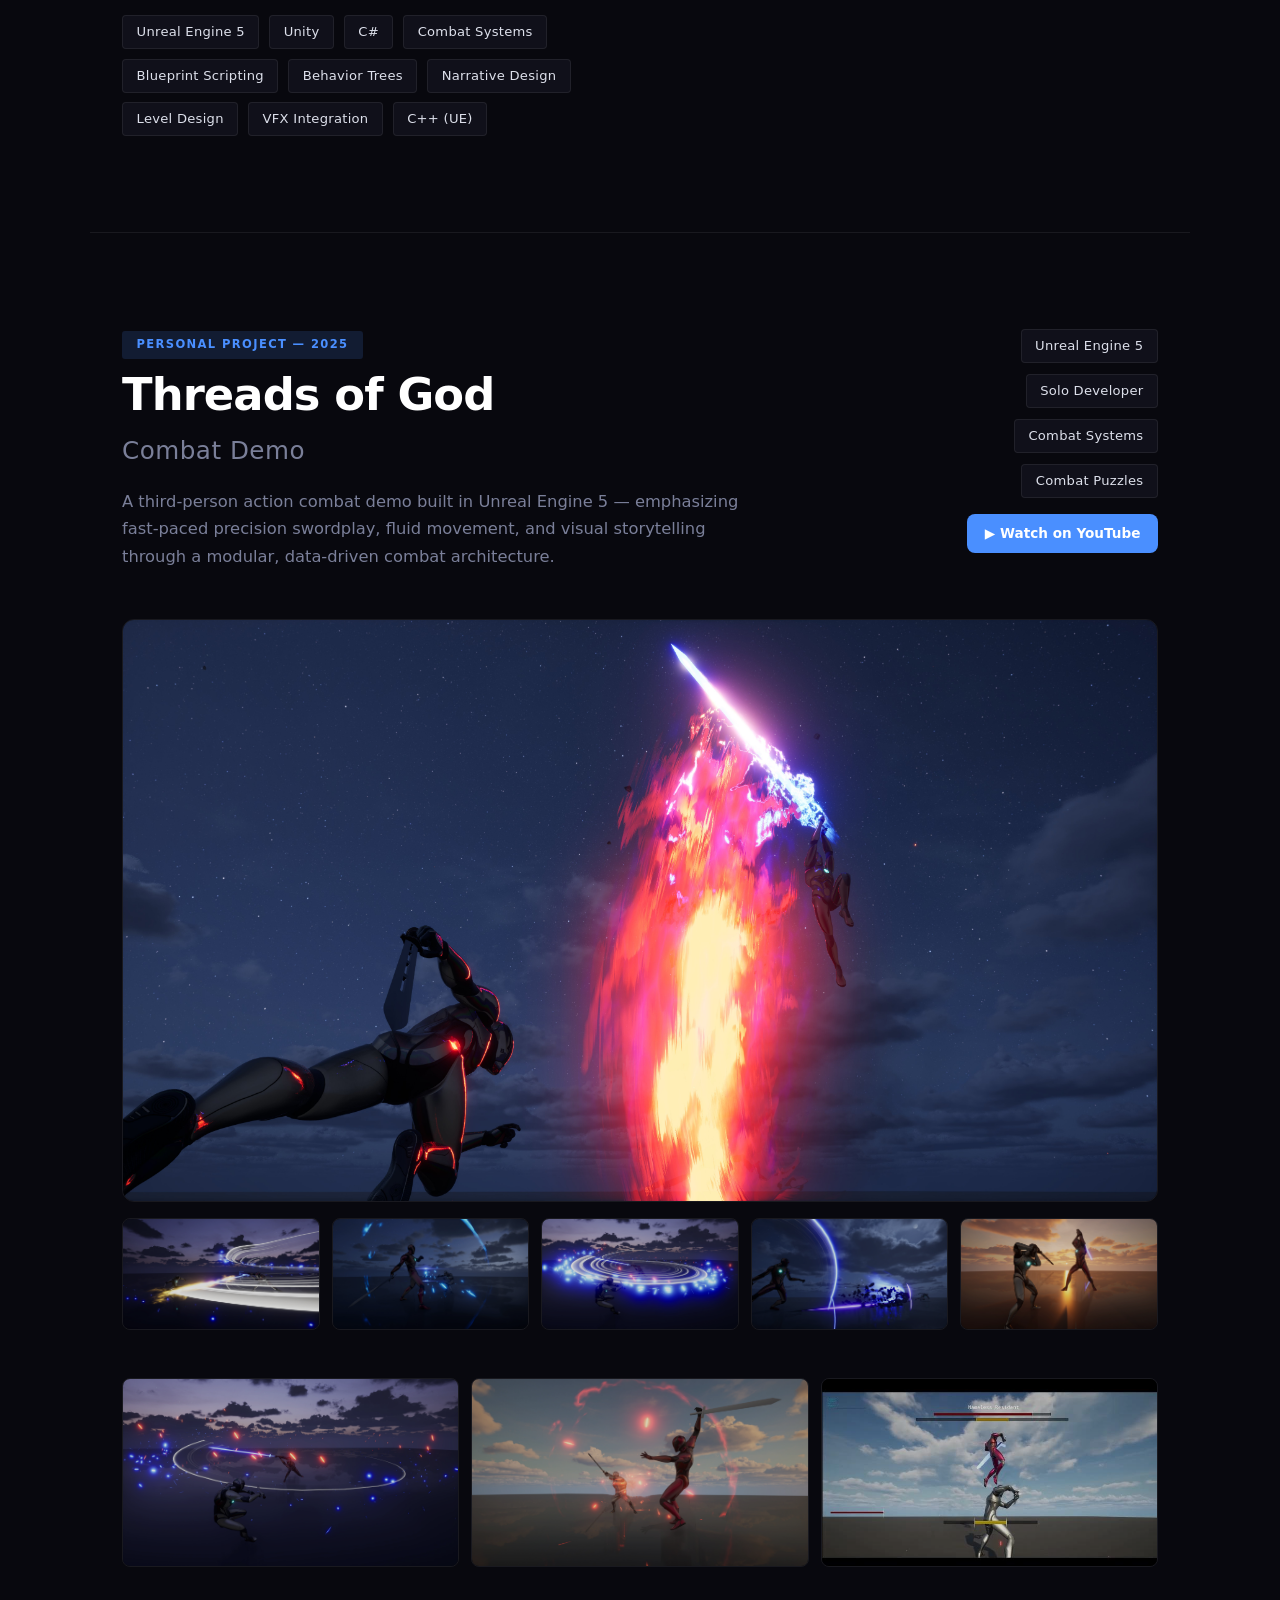
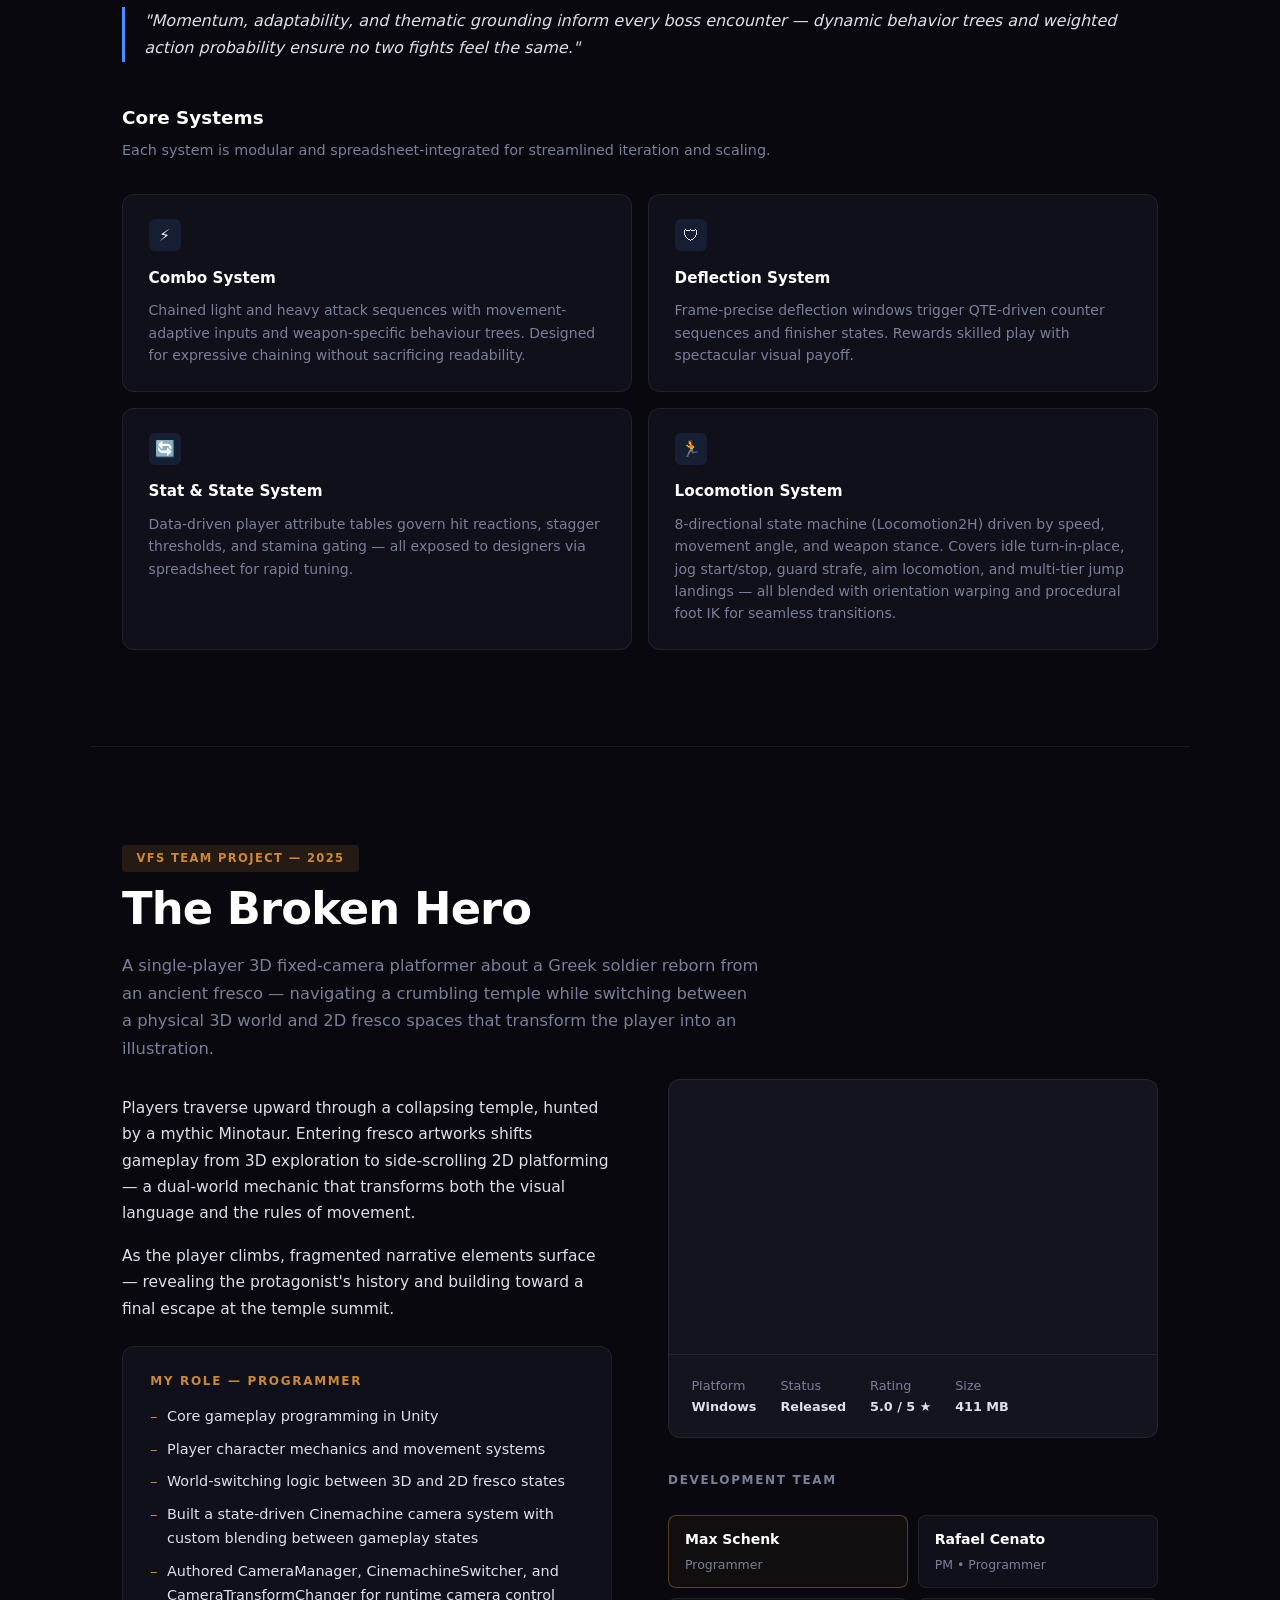
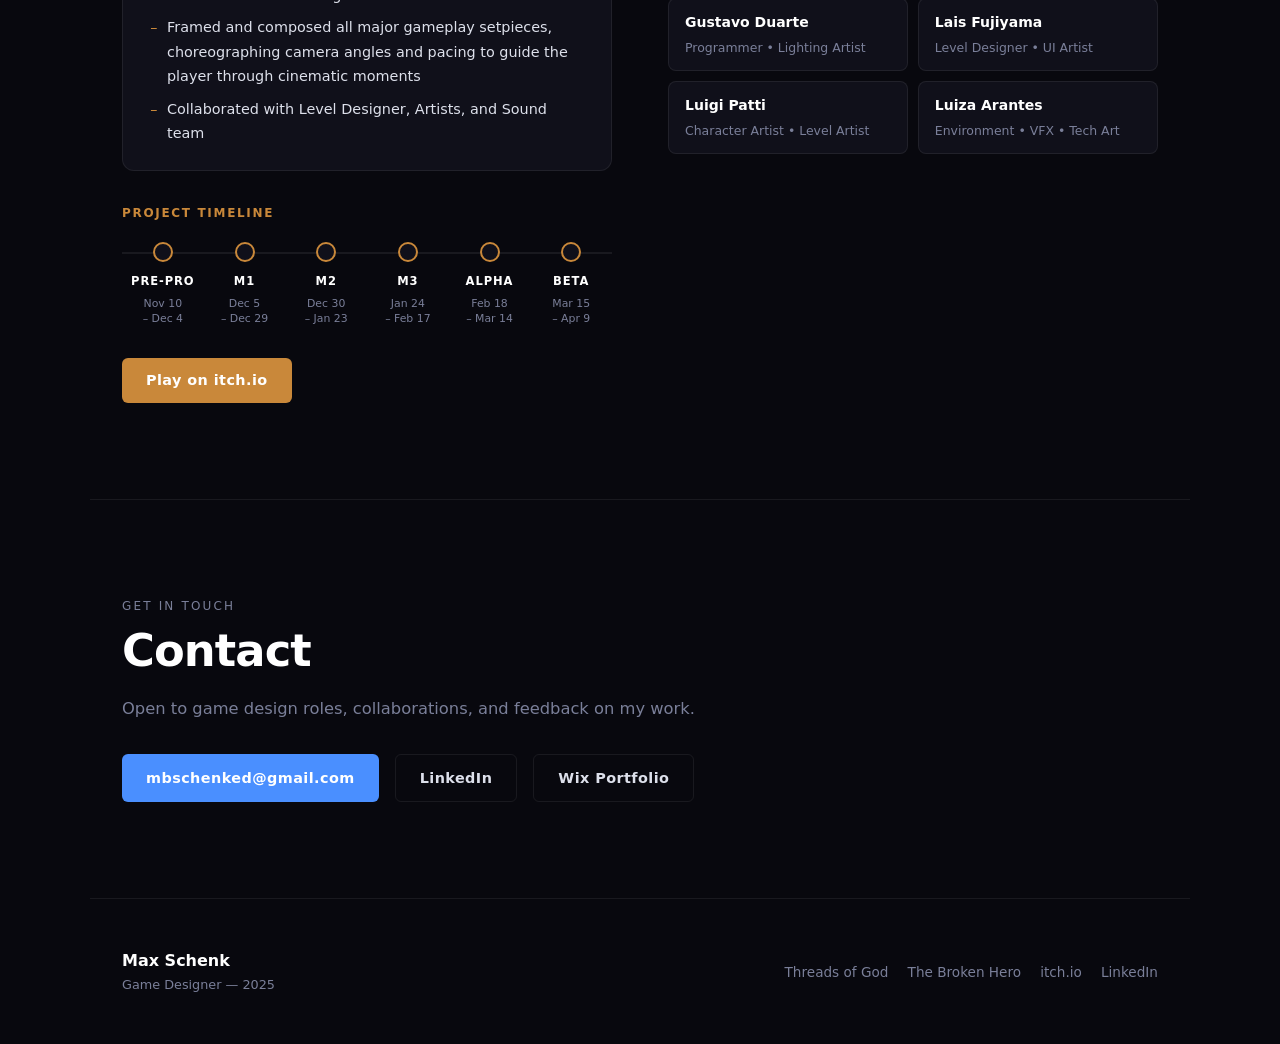
==== commit 28631986: "Compress TOG images from ~20MB PNGs to ~1MB JPEGs, add lazy loading Co-Authored-By: Claude Sonnet 4." ====
--- a/index.html
+++ b/index.html
@@ -720,35 +720,35 @@
 
     <!-- Main showcase image -->
     <div class="gallery-hero" onclick="openLightbox(this.querySelector('img').src)">
-      <img src="PortfolioPieces/ThreadsOfGod/Arelius Launch Attack.png" alt="Threads of God — Boss leaping with fiery sword" />
+      <img loading="lazy" src="PortfolioPieces/ThreadsOfGod/Arelius Launch Attack.jpg" alt="Threads of God — Boss leaping with fiery sword" />
     </div>
 
     <!-- Thumbnail strip -->
     <div class="gallery-strip">
       <div class="gallery-thumb" onclick="openLightbox(this.querySelector('img').src)">
-        <img src="PortfolioPieces/ThreadsOfGod/HighresScreenshot00000.png" alt="White light trail attack" />
+        <img loading="lazy" src="PortfolioPieces/ThreadsOfGod/HighresScreenshot00000.jpg" alt="White light trail attack" />
       </div>
       <div class="gallery-thumb" onclick="openLightbox(this.querySelector('img').src)">
-        <img src="PortfolioPieces/ThreadsOfGod/HighresScreenshot00004.png" alt="Blue lightning close-quarters combat" />
+        <img loading="lazy" src="PortfolioPieces/ThreadsOfGod/HighresScreenshot00004.jpg" alt="Blue lightning close-quarters combat" />
       </div>
       <div class="gallery-thumb" onclick="openLightbox(this.querySelector('img').src)">
-        <img src="PortfolioPieces/ThreadsOfGod/AreliusCircleAttack1.png" alt="Circle AOE ring attack" />
+        <img loading="lazy" src="PortfolioPieces/ThreadsOfGod/AreliusCircleAttack1.jpg" alt="Circle AOE ring attack" />
       </div>
       <div class="gallery-thumb" onclick="openLightbox(this.querySelector('img').src)">
-        <img src="PortfolioPieces/ThreadsOfGod/AreliusGroundSlash.png" alt="Ground slash barrier" />
+        <img loading="lazy" src="PortfolioPieces/ThreadsOfGod/AreliusGroundSlash.jpg" alt="Ground slash barrier" />
       </div>
       <div class="gallery-thumb" onclick="openLightbox(this.querySelector('img').src)">
-        <img src="PortfolioPieces/ThreadsOfGod/Arelius Pose Attack.png" alt="Combat showcase at sunset" />
+        <img loading="lazy" src="PortfolioPieces/ThreadsOfGod/Arelius Pose Attack.jpg" alt="Combat showcase at sunset" />
       </div>
     </div>
 
     <!-- Additional screenshots row -->
     <div class="gallery-strip" style="grid-template-columns: repeat(3,1fr); margin-bottom:2.5rem;">
       <div class="gallery-thumb" onclick="openLightbox(this.querySelector('img').src)">
-        <img src="PortfolioPieces/ThreadsOfGod/AreliusCircleAttack2.png" alt="Circle attack variant 2" />
+        <img loading="lazy" src="PortfolioPieces/ThreadsOfGod/AreliusCircleAttack2.jpg" alt="Circle attack variant 2" />
       </div>
       <div class="gallery-thumb" onclick="openLightbox(this.querySelector('img').src)">
-        <img src="PortfolioPieces/ThreadsOfGod/HighresScreenshot00001.png" alt="Sword duel overhead strike" />
+        <img loading="lazy" src="PortfolioPieces/ThreadsOfGod/HighresScreenshot00001.jpg" alt="Sword duel overhead strike" />
       </div>
       <div class="gallery-thumb" onclick="openLightbox(this.querySelector('img').src)">
         <img src="PortfolioPieces/ThreadsOfGod/AreliusWindUpAttack.jpg" alt="Wind-up attack" />
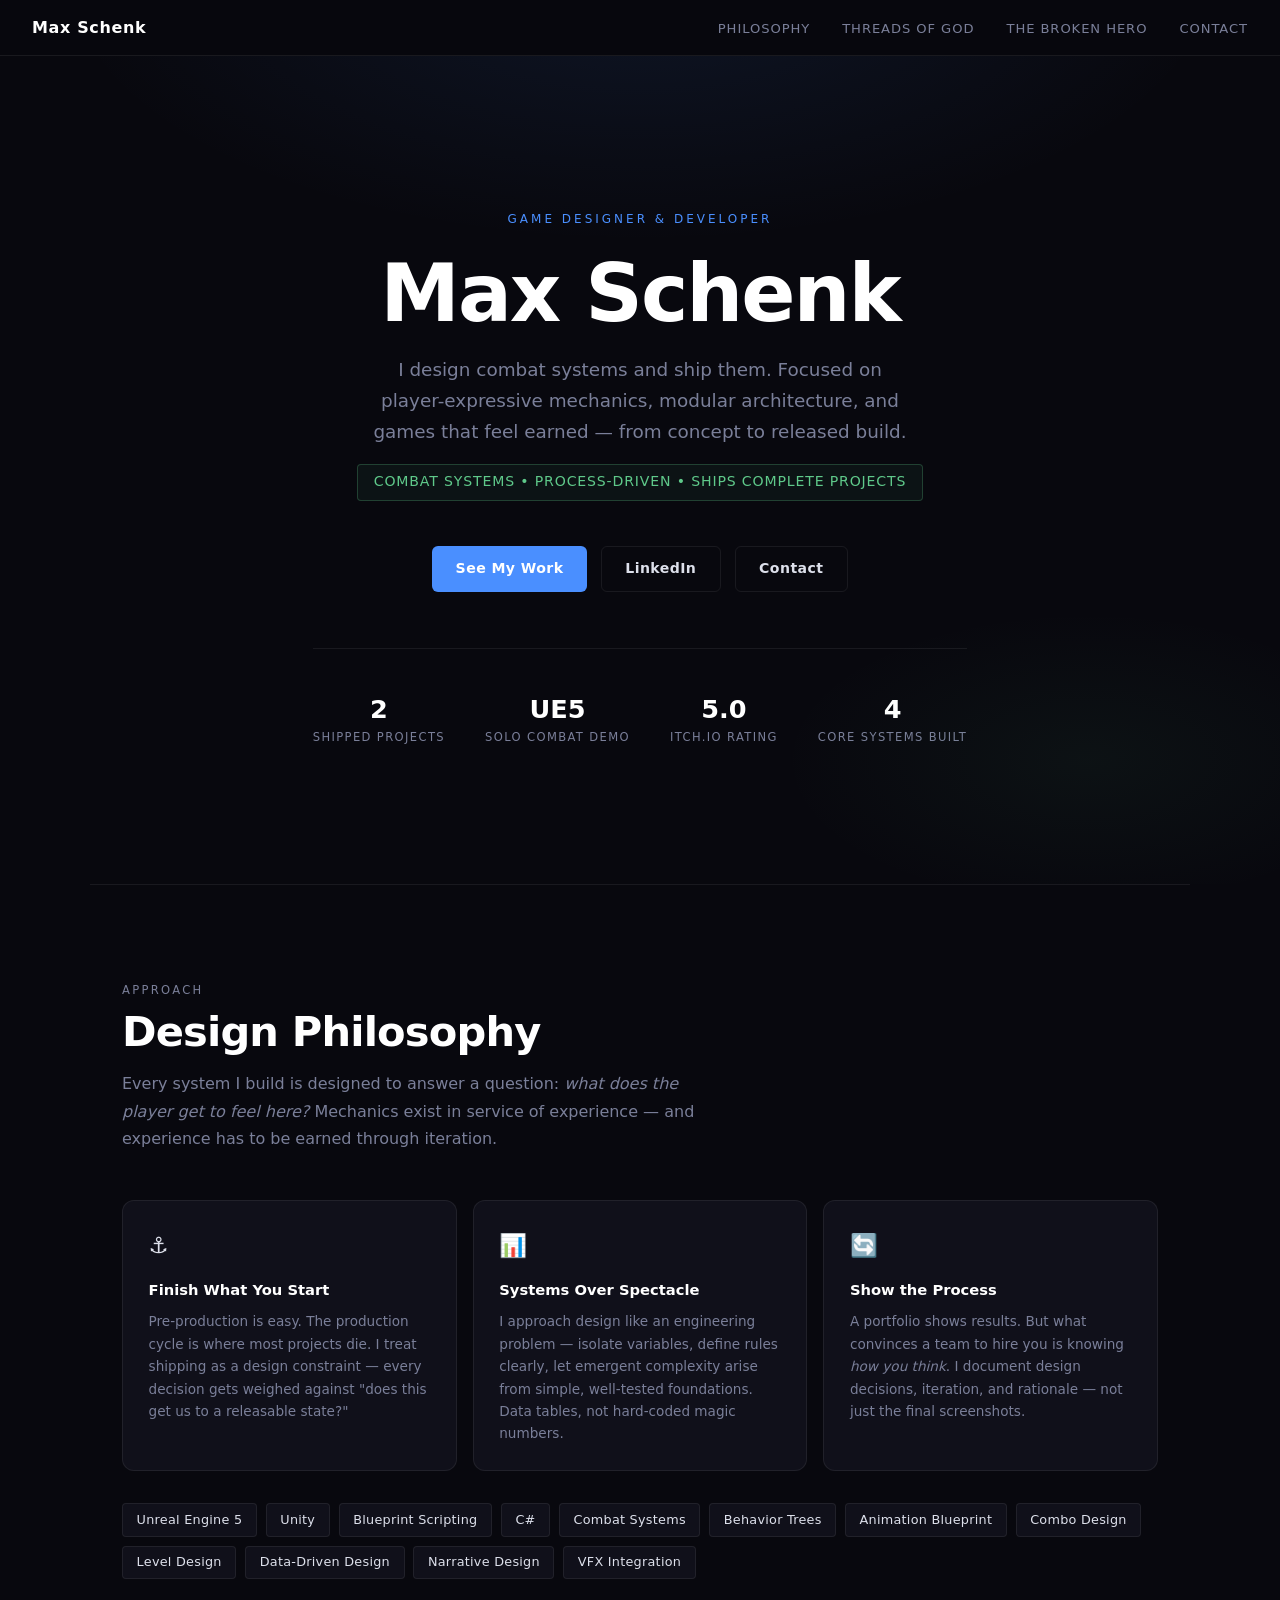
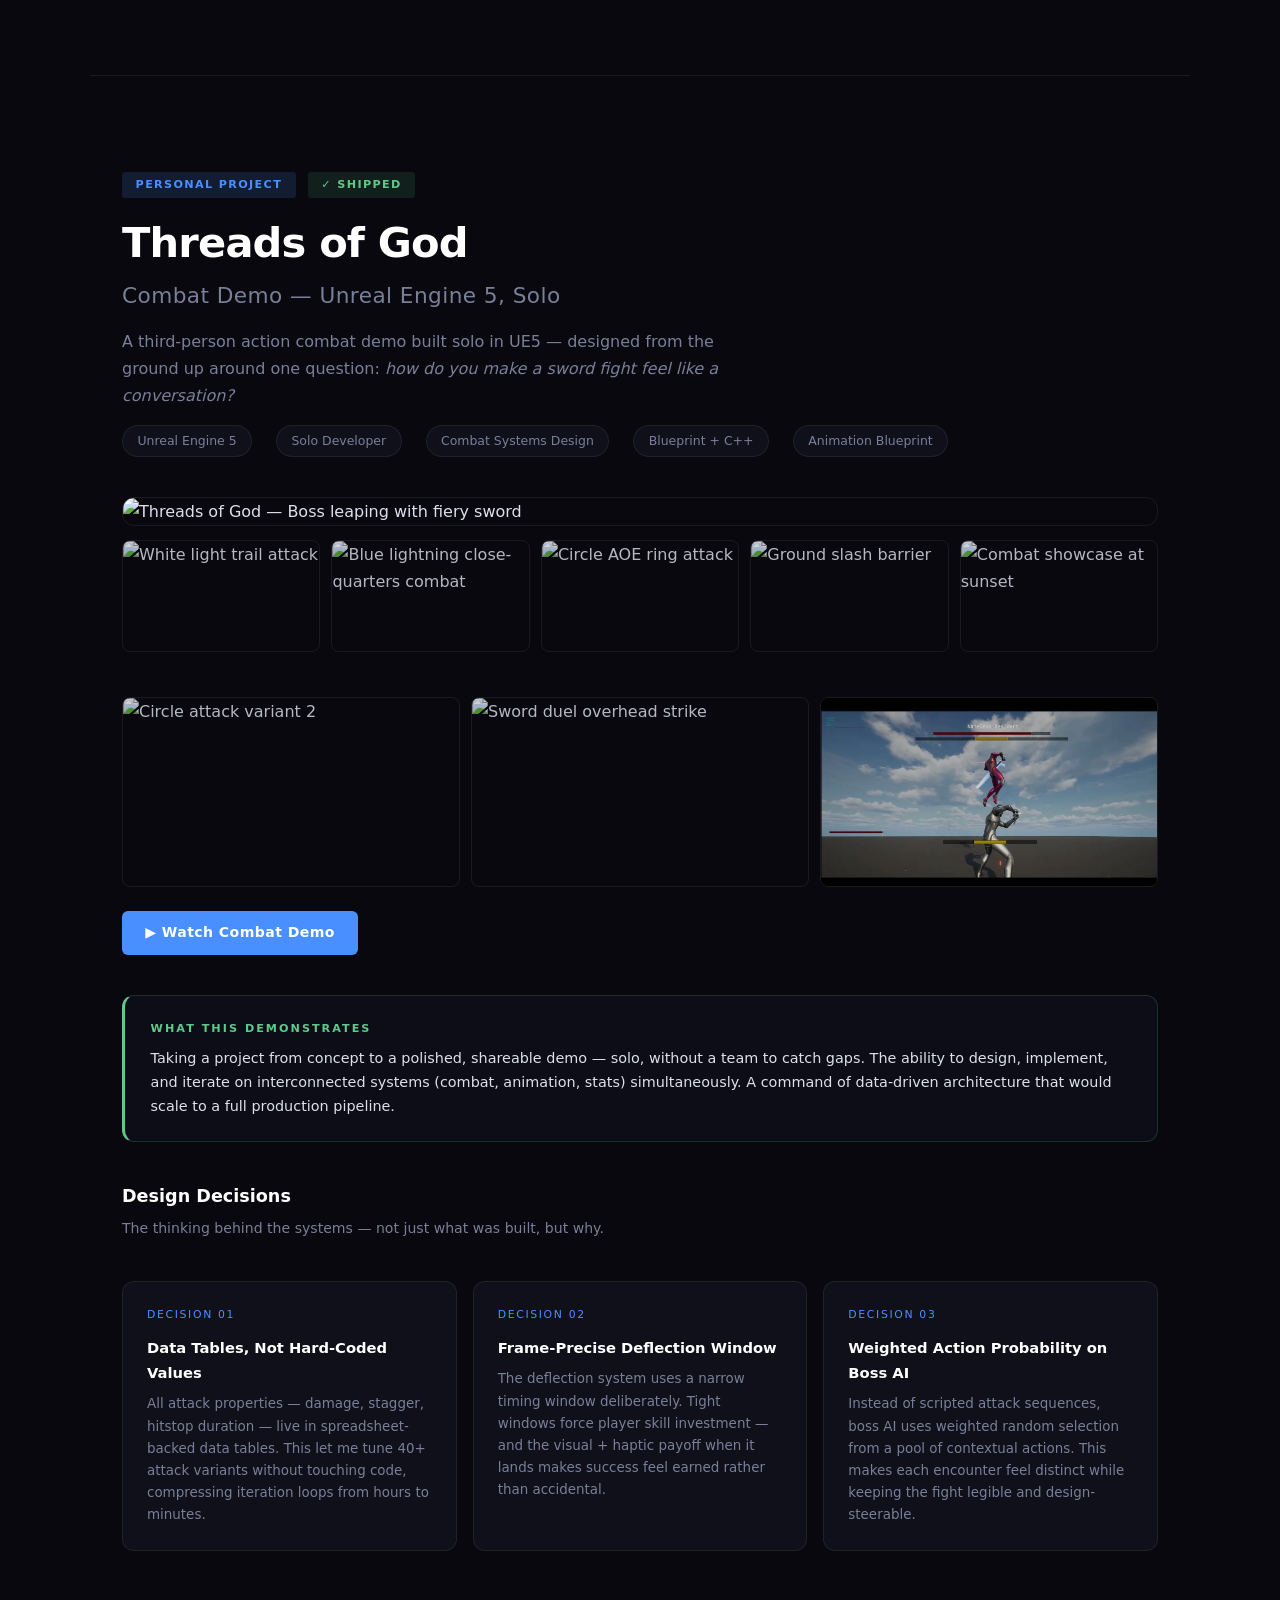
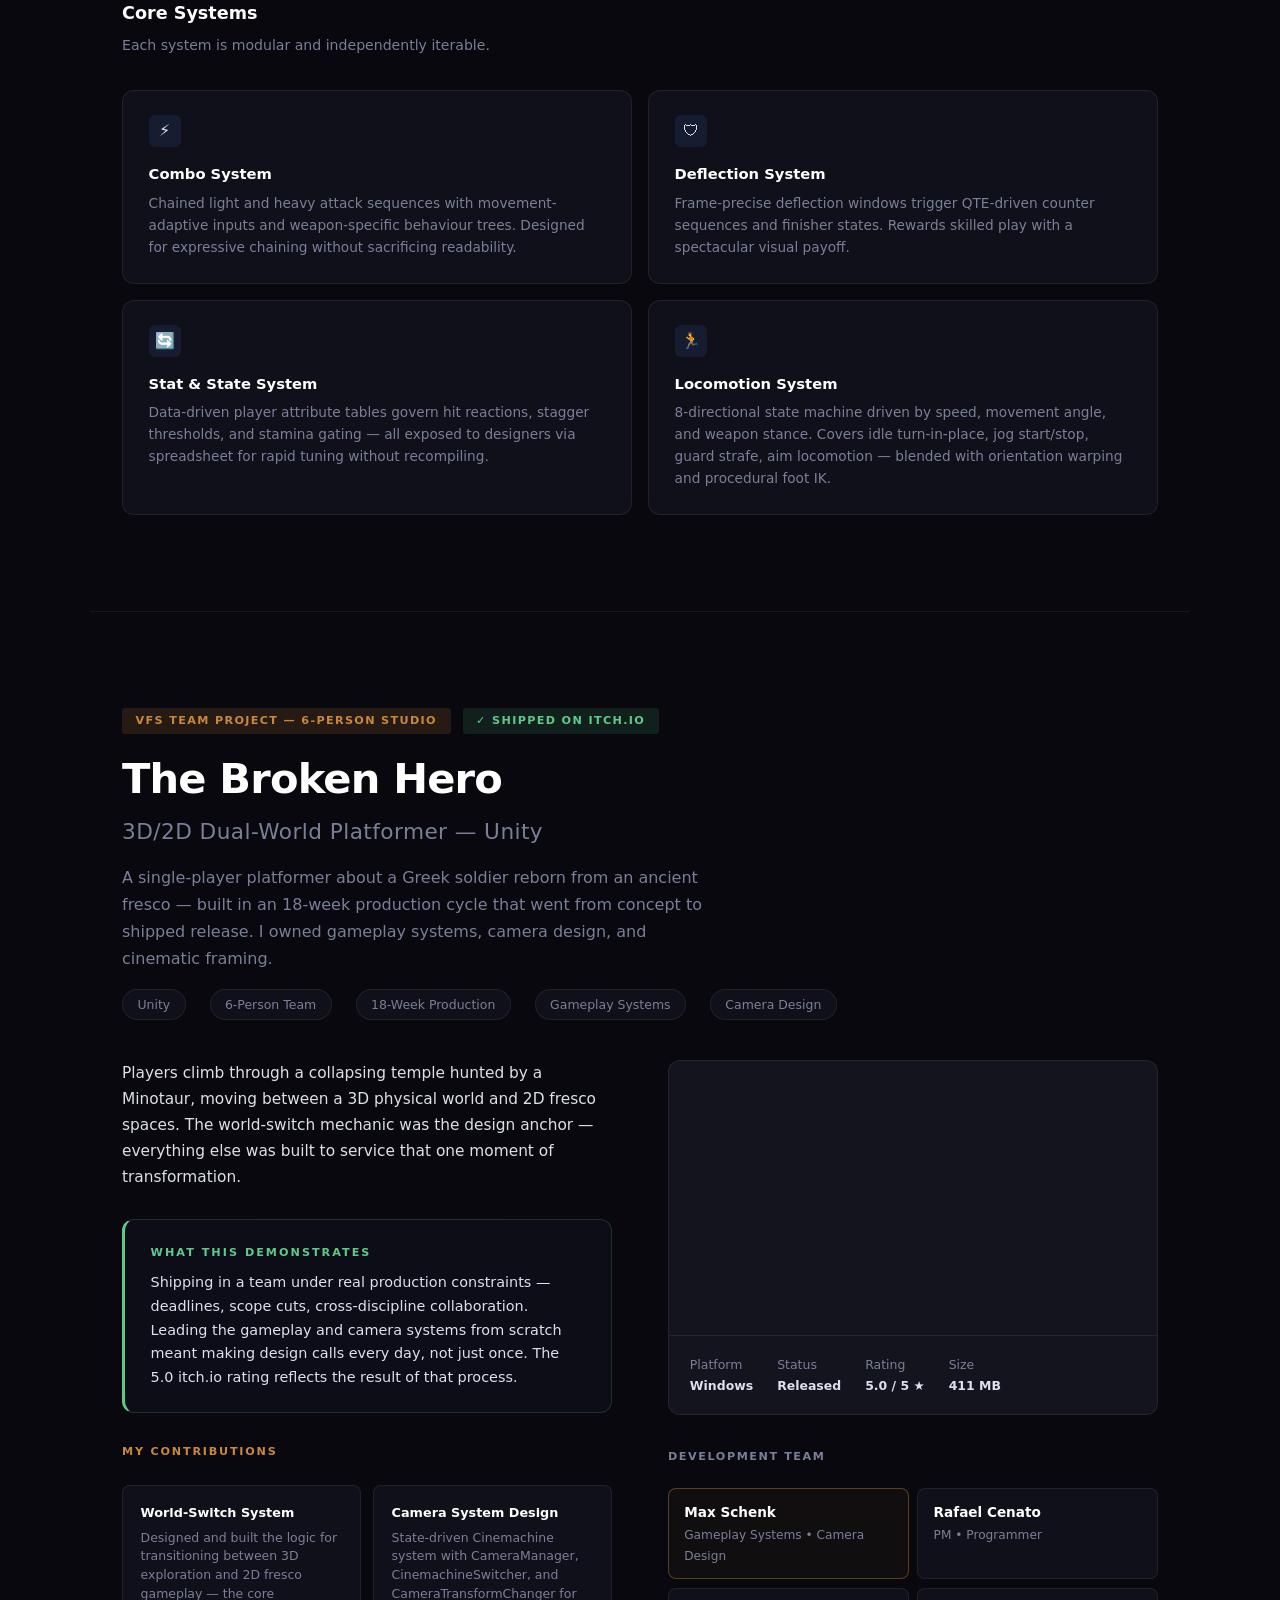
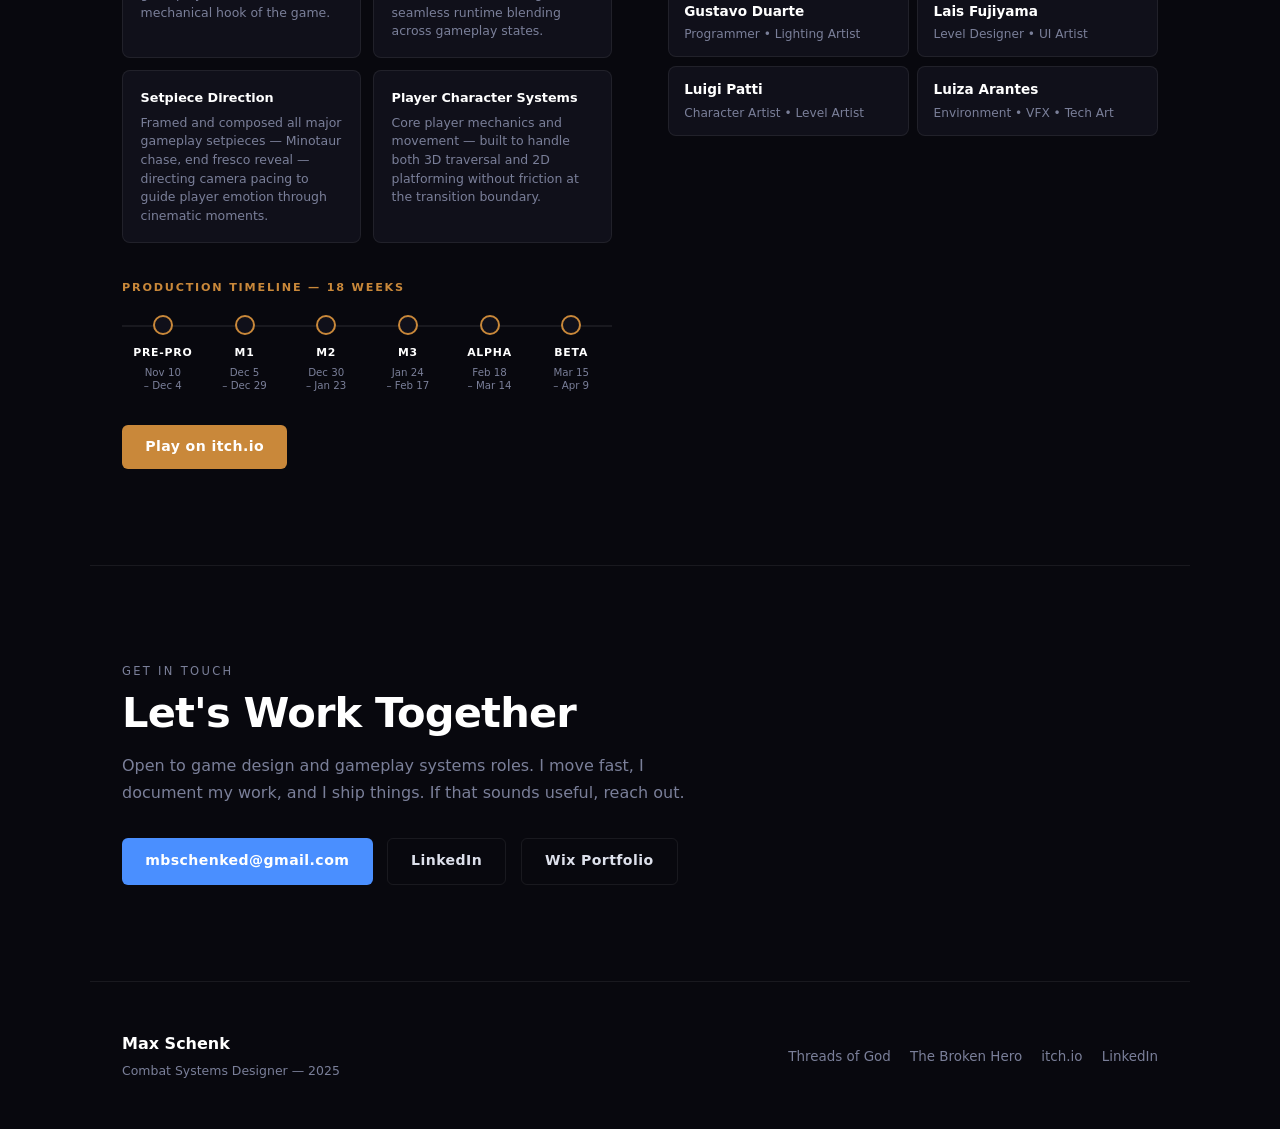
==== commit 8150189d: "Update portfolio to v2 design" ====
--- a/index.html
+++ b/index.html
@@ -3,20 +3,24 @@
 <head>
   <meta charset="UTF-8" />
   <meta name="viewport" content="width=device-width, initial-scale=1.0" />
-  <title>Max Schenk — Game Designer</title>
+  <title>Max Schenk — Combat Systems Designer</title>
   <style>
-    /* ── Reset & Base ─────────────────────────────────────────── */
+    /* ── Reset & Base ──────────────────────────────────────────── */
     *, *::before, *::after { box-sizing: border-box; margin: 0; padding: 0; }
 
     :root {
       --bg:          #08080e;
       --bg-card:     #10101a;
       --bg-card2:    #14141f;
+      --bg-card3:    #0d0d18;
       --border:      rgba(255,255,255,0.07);
+      --border-hi:   rgba(255,255,255,0.14);
       --text:        #dde0eb;
       --muted:       #7a7f99;
-      --accent-tog:  #4a8fff;
-      --accent-tbh:  #c9883a;
+      --muted2:      #555a72;
+      --accent:      #4a8fff;
+      --accent2:     #c9883a;
+      --accent3:     #5fc98a;
       --white:       #ffffff;
       --radius:      12px;
       --max:         1100px;
@@ -34,13 +38,13 @@
 
     a { color: inherit; text-decoration: none; }
 
-    /* ── Nav ──────────────────────────────────────────────────── */
+    /* ── Nav ─────────────────────────────────────────────────── */
     nav {
       position: sticky;
       top: 0;
       z-index: 100;
-      background: rgba(8,8,14,0.85);
-      backdrop-filter: blur(12px);
+      background: rgba(8,8,14,0.9);
+      backdrop-filter: blur(14px);
       border-bottom: 1px solid var(--border);
       padding: 0 2rem;
       height: 56px;
@@ -49,104 +53,107 @@
       justify-content: space-between;
     }
 
-    .nav-brand {
-      font-weight: 700;
-      font-size: 1.05rem;
-      letter-spacing: 0.04em;
-      color: var(--white);
-    }
-
-    .nav-links {
-      display: flex;
-      gap: 2rem;
-      list-style: none;
-    }
+    .nav-brand { font-weight: 700; font-size: 1rem; letter-spacing: 0.04em; color: var(--white); }
+
+    .nav-links { display: flex; gap: 2rem; list-style: none; }
 
     .nav-links a {
-      font-size: 0.85rem;
-      letter-spacing: 0.06em;
+      font-size: 0.82rem;
+      letter-spacing: 0.07em;
       text-transform: uppercase;
       color: var(--muted);
       transition: color 0.2s;
     }
-
     .nav-links a:hover { color: var(--white); }
 
-    /* ── Hero ─────────────────────────────────────────────────── */
+    /* ── Hero ────────────────────────────────────────────────── */
     .hero {
-      min-height: 100vh;
+      min-height: 92vh;
       display: flex;
       flex-direction: column;
       align-items: center;
       justify-content: center;
       text-align: center;
-      padding: 6rem 2rem 4rem;
+      padding: 6rem 2rem 5rem;
+      position: relative;
+      overflow: hidden;
+    }
+
+    .hero::before {
+      content: '';
+      position: absolute;
+      inset: 0;
       background:
-        radial-gradient(ellipse 80% 60% at 50% 0%, rgba(74,143,255,0.08) 0%, transparent 70%),
-        radial-gradient(ellipse 60% 40% at 80% 80%, rgba(201,136,58,0.06) 0%, transparent 60%);
+        radial-gradient(ellipse 70% 50% at 50% -10%, rgba(74,143,255,0.1) 0%, transparent 65%),
+        radial-gradient(ellipse 40% 30% at 85% 85%, rgba(95,201,138,0.05) 0%, transparent 60%);
+      pointer-events: none;
     }
 
     .hero-eyebrow {
-      font-size: 0.8rem;
-      letter-spacing: 0.2em;
+      font-size: 0.75rem;
+      letter-spacing: 0.25em;
       text-transform: uppercase;
-      color: var(--accent-tog);
-      margin-bottom: 1.2rem;
+      color: var(--accent);
+      margin-bottom: 1.4rem;
     }
 
     .hero h1 {
-      font-size: clamp(2.8rem, 7vw, 5.5rem);
+      font-size: clamp(2.8rem, 7vw, 5rem);
       font-weight: 800;
       color: var(--white);
-      line-height: 1.05;
-      letter-spacing: -0.02em;
-      margin-bottom: 1.4rem;
-    }
-
-    .hero-sub {
-      font-size: clamp(1rem, 2vw, 1.2rem);
+      line-height: 1.04;
+      letter-spacing: -0.025em;
+      margin-bottom: 1.2rem;
+    }
+
+    .hero-goal {
+      font-size: clamp(1rem, 1.8vw, 1.15rem);
       color: var(--muted);
-      max-width: 580px;
-      margin: 0 auto 2.8rem;
+      max-width: 540px;
+      margin: 0 auto 1rem;
+    }
+
+    .hero-claim {
+      display: inline-block;
+      font-size: 0.88rem;
+      color: var(--accent3);
+      border: 1px solid rgba(95,201,138,0.25);
+      background: rgba(95,201,138,0.06);
+      border-radius: 4px;
+      padding: 0.35rem 1rem;
+      letter-spacing: 0.06em;
+      text-transform: uppercase;
+      margin-bottom: 2.8rem;
     }
 
     .hero-links {
       display: flex;
-      gap: 1rem;
+      gap: 0.9rem;
       flex-wrap: wrap;
       justify-content: center;
     }
 
+    /* ── Buttons ─────────────────────────────────────────────── */
     .btn {
       display: inline-flex;
       align-items: center;
       gap: 0.5rem;
-      padding: 0.65rem 1.5rem;
+      padding: 0.65rem 1.45rem;
       border-radius: 6px;
-      font-size: 0.9rem;
+      font-size: 0.88rem;
       font-weight: 600;
       letter-spacing: 0.03em;
       transition: opacity 0.2s, transform 0.15s;
       cursor: pointer;
       border: none;
     }
-
     .btn:hover { opacity: 0.85; transform: translateY(-1px); }
-
-    .btn-primary {
-      background: var(--accent-tog);
-      color: #fff;
-    }
-
-    .btn-secondary {
-      background: transparent;
-      color: var(--text);
-      border: 1px solid var(--border);
-    }
-
-    .btn-secondary:hover { border-color: rgba(255,255,255,0.25); }
-
-    /* ── Sections ─────────────────────────────────────────────── */
+    .btn-primary { background: var(--accent); color: #fff; }
+    .btn-orange  { background: var(--accent2); color: #fff; }
+    .btn-ghost   { background: transparent; color: var(--text); border: 1px solid var(--border); }
+    .btn-ghost:hover { border-color: var(--border-hi); }
+
+    /* ── Sections ────────────────────────────────────────────── */
     section {
       padding: 6rem 2rem;
       max-width: var(--max);
@@ -154,29 +161,29 @@
     }
 
     .section-label {
-      font-size: 0.75rem;
-      letter-spacing: 0.18em;
+      font-size: 0.72rem;
+      letter-spacing: 0.2em;
       text-transform: uppercase;
       color: var(--muted);
-      margin-bottom: 0.6rem;
+      margin-bottom: 0.5rem;
     }
 
     .section-title {
-      font-size: clamp(1.8rem, 4vw, 2.8rem);
+      font-size: clamp(1.7rem, 4vw, 2.6rem);
       font-weight: 800;
       color: var(--white);
       line-height: 1.1;
       letter-spacing: -0.02em;
-      margin-bottom: 1.2rem;
+      margin-bottom: 1rem;
     }
 
     .section-desc {
       color: var(--muted);
-      max-width: 640px;
-      font-size: 1.02rem;
-    }
-
-    /* ── Divider ──────────────────────────────────────────────── */
+      max-width: 600px;
+      font-size: 1rem;
+    }
+
+    /* ── Divider ─────────────────────────────────────────────── */
     .divider {
       border: none;
       border-top: 1px solid var(--border);
@@ -184,22 +191,66 @@
       margin: 0 auto;
     }
 
-    /* ── About ────────────────────────────────────────────────── */
-    .about-grid {
+    /* ── Value badge strip (hero) ────────────────────────────── */
+    .value-strip {
+      display: flex;
+      justify-content: center;
+      gap: 2.5rem;
+      flex-wrap: wrap;
+      margin-top: 3.5rem;
+      padding-top: 3rem;
+      border-top: 1px solid var(--border);
+      max-width: 700px;
+      margin-left: auto;
+      margin-right: auto;
+    }
+
+    .value-item { text-align: center; }
+    .value-item .v-num { font-size: 1.6rem; font-weight: 800; color: var(--white); line-height: 1; }
+    .value-item .v-label { font-size: 0.72rem; letter-spacing: 0.12em; text-transform: uppercase; color: var(--muted); margin-top: 0.3rem; }
+
+    /* ── Philosophy ──────────────────────────────────────────── */
+    .philosophy-grid {
       display: grid;
-      grid-template-columns: 1fr 1fr;
-      gap: 3rem;
+      grid-template-columns: repeat(3, 1fr);
+      gap: 1rem;
       margin-top: 3rem;
-      align-items: start;
-    }
-
-    .about-text p + p { margin-top: 1rem; }
-
+    }
+
+    .philosophy-card {
+      background: var(--bg-card);
+      border: 1px solid var(--border);
+      border-radius: var(--radius);
+      padding: 1.6rem;
+      transition: border-color 0.2s;
+    }
+    .philosophy-card:hover { border-color: var(--border-hi); }
+
+    .phil-icon {
+      font-size: 1.4rem;
+      margin-bottom: 0.8rem;
+      display: block;
+    }
+
+    .philosophy-card h4 {
+      font-size: 0.92rem;
+      font-weight: 700;
+      color: var(--white);
+      margin-bottom: 0.5rem;
+    }
+
+    .philosophy-card p {
+      font-size: 0.85rem;
+      color: var(--muted);
+      line-height: 1.65;
+    }
+
+    /* ── Skills ──────────────────────────────────────────────── */
     .skills-list {
       display: flex;
       flex-wrap: wrap;
-      gap: 0.6rem;
-      margin-top: 1.4rem;
+      gap: 0.55rem;
+      margin-top: 2rem;
     }
 
     .skill-tag {
@@ -207,79 +258,89 @@
       border: 1px solid var(--border);
       border-radius: 4px;
       padding: 0.3rem 0.85rem;
-      font-size: 0.82rem;
+      font-size: 0.8rem;
       color: var(--text);
       letter-spacing: 0.02em;
     }
 
-    .about-info { display: flex; flex-direction: column; gap: 1.2rem; }
-
-    .info-card {
-      background: var(--bg-card);
-      border: 1px solid var(--border);
-      border-radius: var(--radius);
-      padding: 1.4rem 1.6rem;
-    }
-
-    .info-card h4 {
-      font-size: 0.75rem;
-      letter-spacing: 0.14em;
-      text-transform: uppercase;
-      color: var(--muted);
-      margin-bottom: 0.5rem;
-    }
-
-    .info-card p { font-size: 0.95rem; color: var(--text); }
-
-    /* ── Project: shared chrome ───────────────────────────────── */
+    /* ── Project chrome ──────────────────────────────────────── */
     .project-section { position: relative; }
 
-    .project-header {
+    .project-kicker {
       display: flex;
-      align-items: flex-start;
-      justify-content: space-between;
-      flex-wrap: wrap;
-      gap: 1.5rem;
-      margin-bottom: 3rem;
+      align-items: center;
+      gap: 0.75rem;
+      margin-bottom: 1.4rem;
     }
 
     .project-badge {
       display: inline-block;
-      padding: 0.25rem 0.9rem;
+      padding: 0.22rem 0.85rem;
       border-radius: 3px;
-      font-size: 0.72rem;
+      font-size: 0.7rem;
       font-weight: 700;
       letter-spacing: 0.12em;
       text-transform: uppercase;
-      margin-bottom: 0.7rem;
-    }
-
-    .badge-tog  { background: rgba(74,143,255,0.15); color: var(--accent-tog); }
-    .badge-tbh  { background: rgba(201,136,58,0.15); color: var(--accent-tbh); }
-
-    /* ── TOG Gallery ──────────────────────────────────────────── */
+    }
+
+    .badge-tog  { background: rgba(74,143,255,0.15);  color: var(--accent); }
+    .badge-tbh  { background: rgba(201,136,58,0.15);  color: var(--accent2); }
+    .badge-done { background: rgba(95,201,138,0.12);  color: var(--accent3); }
+
+    .project-meta {
+      display: flex;
+      gap: 1.5rem;
+      flex-wrap: wrap;
+      margin-top: 1rem;
+      margin-bottom: 2.5rem;
+    }
+
+    .meta-pill {
+      font-size: 0.78rem;
+      color: var(--muted);
+      background: var(--bg-card);
+      border: 1px solid var(--border);
+      border-radius: 20px;
+      padding: 0.25rem 0.9rem;
+    }
+
+    /* ── Value box ───────────────────────────────────────────── */
+    .value-box {
+      background: var(--bg-card3);
+      border: 1px solid rgba(95,201,138,0.2);
+      border-left: 3px solid var(--accent3);
+      border-radius: var(--radius);
+      padding: 1.4rem 1.6rem;
+      margin: 2.5rem 0;
+    }
+
+    .value-box h5 {
+      font-size: 0.7rem;
+      letter-spacing: 0.18em;
+      text-transform: uppercase;
+      color: var(--accent3);
+      margin-bottom: 0.6rem;
+    }
+
+    .value-box p { font-size: 0.9rem; color: var(--text); line-height: 1.65; }
+
+    /* ── TOG Gallery ─────────────────────────────────────────── */
     .gallery-hero {
       width: 100%;
       border-radius: var(--radius);
       overflow: hidden;
-      margin-bottom: 1rem;
+      margin-bottom: 0.9rem;
       border: 1px solid var(--border);
       cursor: pointer;
     }
-
-    .gallery-hero img {
-      width: 100%;
-      display: block;
-      transition: transform 0.4s ease;
-    }
-
-    .gallery-hero:hover img { transform: scale(1.02); }
+    .gallery-hero img { width: 100%; display: block; transition: transform 0.4s ease; }
+    .gallery-hero:hover img { transform: scale(1.015); }
 
     .gallery-strip {
       display: grid;
       grid-template-columns: repeat(5, 1fr);
-      gap: 0.75rem;
-      margin-bottom: 3rem;
+      gap: 0.7rem;
+      margin-bottom: 2.8rem;
     }
 
     .gallery-thumb {
@@ -289,22 +350,50 @@
       cursor: pointer;
       aspect-ratio: 16/9;
     }
-
     .gallery-thumb img {
-      width: 100%;
-      height: 100%;
-      object-fit: cover;
+      width: 100%; height: 100%;
+      object-fit: cover; display: block;
+      transition: transform 0.3s ease, filter 0.3s ease;
+      filter: brightness(0.82);
+    }
+    .gallery-thumb:hover img { transform: scale(1.06); filter: brightness(1); }
+
+    /* ── Process bento ───────────────────────────────────────── */
+    .process-bento {
+      display: grid;
+      grid-template-columns: repeat(3, 1fr);
+      gap: 1rem;
+      margin-top: 2.5rem;
+    }
+
+    .process-card {
+      background: var(--bg-card);
+      border: 1px solid var(--border);
+      border-radius: var(--radius);
+      padding: 1.5rem;
+      transition: border-color 0.2s;
+    }
+    .process-card:hover { border-color: rgba(74,143,255,0.3); }
+
+    .process-num {
+      font-size: 0.68rem;
+      letter-spacing: 0.15em;
+      text-transform: uppercase;
+      color: var(--accent);
+      margin-bottom: 0.7rem;
       display: block;
-      transition: transform 0.3s ease, filter 0.3s ease;
-      filter: brightness(0.85);
-    }
-
-    .gallery-thumb:hover img {
-      transform: scale(1.06);
-      filter: brightness(1);
-    }
-
-    /* ── Systems Grid ─────────────────────────────────────────── */
+    }
+
+    .process-card h4 {
+      font-size: 0.92rem;
+      font-weight: 700;
+      color: var(--white);
+      margin-bottom: 0.5rem;
+    }
+
+    .process-card p { font-size: 0.84rem; color: var(--muted); line-height: 1.65; }
+
+    /* ── Systems Grid ────────────────────────────────────────── */
     .systems-grid {
       display: grid;
       grid-template-columns: repeat(2, 1fr);
@@ -319,81 +408,52 @@
       padding: 1.5rem 1.6rem;
       transition: border-color 0.2s;
     }
-
     .system-card:hover { border-color: rgba(74,143,255,0.3); }
 
-    .system-card h4 {
-      font-size: 0.95rem;
-      font-weight: 700;
-      color: var(--white);
-      margin-bottom: 0.5rem;
-    }
-
-    .system-card p {
-      font-size: 0.875rem;
-      color: var(--muted);
-      line-height: 1.6;
-    }
-
     .system-icon {
-      width: 32px;
-      height: 32px;
+      width: 32px; height: 32px;
       border-radius: 6px;
-      background: rgba(74,143,255,0.12);
-      display: flex;
-      align-items: center;
-      justify-content: center;
+      background: rgba(74,143,255,0.1);
+      display: flex; align-items: center; justify-content: center;
       font-size: 1rem;
       margin-bottom: 0.9rem;
     }
 
-    /* ── TOG accent line ──────────────────────────────────────── */
-    .tog-accent { border-left: 3px solid var(--accent-tog); padding-left: 1.2rem; margin: 2rem 0; }
-    .tog-accent p { color: var(--text); font-size: 1rem; font-style: italic; }
-
-    /* ── The Broken Hero ──────────────────────────────────────── */
+    .system-card h4 {
+      font-size: 0.92rem; font-weight: 700; color: var(--white); margin-bottom: 0.4rem;
+    }
+    .system-card p { font-size: 0.855rem; color: var(--muted); line-height: 1.6; }
+
+    /* ── TBH ─────────────────────────────────────────────────── */
     .tbh-layout {
       display: grid;
       grid-template-columns: 1fr 1fr;
       gap: 3.5rem;
-      margin-top: 1rem;
+      margin-top: 1.5rem;
       align-items: start;
     }
 
-    .tbh-role-block {
+    .contrib-grid {
+      display: grid;
+      grid-template-columns: 1fr 1fr;
+      gap: 0.75rem;
+      margin-top: 1.5rem;
+    }
+
+    .contrib-card {
       background: var(--bg-card);
       border: 1px solid var(--border);
-      border-radius: var(--radius);
-      padding: 1.5rem 1.7rem;
-      margin-top: 1.5rem;
-    }
-
-    .tbh-role-block h4 {
-      font-size: 0.75rem;
-      letter-spacing: 0.14em;
-      text-transform: uppercase;
-      color: var(--accent-tbh);
-      margin-bottom: 0.8rem;
-    }
-
-    .tbh-role-block ul {
-      list-style: none;
-      display: flex;
-      flex-direction: column;
-      gap: 0.5rem;
-    }
-
-    .tbh-role-block li {
-      font-size: 0.9rem;
-      color: var(--text);
-      display: flex;
-      gap: 0.6rem;
-    }
-
-    .tbh-role-block li::before {
-      content: "–";
-      color: var(--accent-tbh);
-      flex-shrink: 0;
+      border-radius: 8px;
+      padding: 1rem 1.1rem;
+      transition: border-color 0.2s;
+    }
+    .contrib-card:hover { border-color: rgba(201,136,58,0.3); }
+
+    .contrib-card .c-title {
+      font-size: 0.8rem; font-weight: 700; color: var(--white); margin-bottom: 0.3rem;
+    }
+    .contrib-card .c-desc {
+      font-size: 0.78rem; color: var(--muted); line-height: 1.5;
     }
 
     .tbh-visual {
@@ -403,166 +463,93 @@
       overflow: hidden;
     }
 
-    .tbh-placeholder {
-      width: 100%;
-      aspect-ratio: 16/9;
-      display: flex;
-      align-items: center;
-      justify-content: center;
-      flex-direction: column;
-      gap: 1rem;
-      background: linear-gradient(135deg, #1a120a 0%, #2a1a0a 100%);
-      color: var(--accent-tbh);
-    }
-
-    .tbh-placeholder .icon { font-size: 3rem; }
-
-    .tbh-placeholder p {
-      font-size: 0.85rem;
-      color: var(--muted);
-      text-align: center;
-      padding: 0 1.5rem;
-    }
-
     .tbh-meta {
-      padding: 1.2rem 1.4rem;
+      padding: 1.1rem 1.3rem;
       border-top: 1px solid var(--border);
       display: flex;
       gap: 1.5rem;
       flex-wrap: wrap;
     }
-
-    .tbh-meta-item { font-size: 0.8rem; color: var(--muted); }
+    .tbh-meta-item { font-size: 0.78rem; color: var(--muted); }
     .tbh-meta-item span { color: var(--text); font-weight: 600; display: block; }
 
+    /* ── Timeline ────────────────────────────────────────────── */
+    .tbh-timeline { margin-top: 2.2rem; }
+    .tbh-timeline h5 {
+      font-size: 0.7rem; letter-spacing: 0.16em; text-transform: uppercase;
+      color: var(--accent2); margin-bottom: 1.1rem;
+    }
+    .timeline-track {
+      position: relative;
+      display: flex;
+      align-items: flex-start;
+    }
+    .timeline-track::before {
+      content: '';
+      position: absolute;
+      top: 10px; left: 0; right: 0;
+      height: 2px;
+      background: var(--border);
+    }
+    .timeline-node {
+      flex: 1; display: flex; flex-direction: column; align-items: center;
+      position: relative; z-index: 1;
+    }
+    .timeline-dot {
+      width: 20px; height: 20px; border-radius: 50%;
+      background: var(--bg-card);
+      border: 2px solid var(--accent2);
+      transition: background 0.2s;
+    }
+    .timeline-node:hover .timeline-dot { background: var(--accent2); }
+    .timeline-label {
+      font-size: 0.68rem; font-weight: 700; color: var(--white);
+      text-transform: uppercase; letter-spacing: 0.07em;
+      margin-top: 0.6rem; text-align: center;
+    }
+    .timeline-date {
+      font-size: 0.64rem; color: var(--muted); margin-top: 0.2rem;
+      text-align: center; line-height: 1.3;
+    }
+
+    /* ── Team grid ───────────────────────────────────────────── */
     .team-grid {
       display: grid;
       grid-template-columns: repeat(2, 1fr);
-      gap: 0.6rem;
-      margin-top: 1.5rem;
-    }
-
+      gap: 0.55rem;
+      margin-top: 1.4rem;
+    }
     .team-member {
       background: var(--bg-card);
       border: 1px solid var(--border);
       border-radius: 8px;
-      padding: 0.75rem 1rem;
-    }
-
-    .team-member .name { font-size: 0.875rem; color: var(--white); font-weight: 600; }
-    .team-member .role { font-size: 0.78rem; color: var(--muted); margin-top: 0.15rem; }
-
+      padding: 0.7rem 0.95rem;
+    }
+    .team-member .name { font-size: 0.85rem; color: var(--white); font-weight: 600; }
+    .team-member .role { font-size: 0.76rem; color: var(--muted); margin-top: 0.1rem; }
     .team-member.highlight { border-color: rgba(201,136,58,0.4); background: rgba(201,136,58,0.05); }
 
-    /* ── TBH Timeline ─────────────────────────────────────────── */
-    .tbh-timeline {
-      margin-top: 2rem;
-      margin-bottom: 0.5rem;
-    }
-
-    .tbh-timeline h4 {
-      font-size: 0.75rem;
-      letter-spacing: 0.14em;
-      text-transform: uppercase;
-      color: var(--accent-tbh);
-      margin-bottom: 1.2rem;
-    }
-
-    .timeline-track {
-      position: relative;
-      display: flex;
-      align-items: flex-start;
-      gap: 0;
-    }
-
-    .timeline-track::before {
-      content: '';
-      position: absolute;
-      top: 10px;
-      left: 0;
-      right: 0;
-      height: 2px;
-      background: var(--border);
-      z-index: 0;
-    }
-
-    .timeline-node {
-      flex: 1;
-      display: flex;
-      flex-direction: column;
-      align-items: center;
-      position: relative;
-      z-index: 1;
-    }
-
-    .timeline-dot {
-      width: 20px;
-      height: 20px;
-      border-radius: 50%;
-      background: var(--bg-card);
-      border: 2px solid var(--accent-tbh);
-      flex-shrink: 0;
-      transition: background 0.2s;
-    }
-
-    .timeline-node:hover .timeline-dot {
-      background: var(--accent-tbh);
-    }
-
-    .timeline-label {
-      font-size: 0.72rem;
-      font-weight: 700;
-      color: var(--white);
-      text-transform: uppercase;
-      letter-spacing: 0.08em;
-      margin-top: 0.6rem;
-      text-align: center;
-    }
-
-    .timeline-date {
-      font-size: 0.68rem;
-      color: var(--muted);
-      margin-top: 0.25rem;
-      text-align: center;
-      line-height: 1.4;
-    }
-
-    /* ── Lightbox ─────────────────────────────────────────────── */
+    /* ── Lightbox ────────────────────────────────────────────── */
     #lightbox {
       display: none;
       position: fixed;
       inset: 0;
-      background: rgba(0,0,0,0.92);
+      background: rgba(0,0,0,0.93);
       z-index: 999;
       align-items: center;
       justify-content: center;
       padding: 2rem;
     }
-
     #lightbox.open { display: flex; }
-
-    #lightbox img {
-      max-width: 100%;
-      max-height: 90vh;
-      border-radius: 8px;
-      box-shadow: 0 0 80px rgba(0,0,0,0.8);
-    }
-
+    #lightbox img { max-width: 100%; max-height: 90vh; border-radius: 8px; }
     #lightbox-close {
-      position: fixed;
-      top: 1.5rem;
-      right: 2rem;
-      font-size: 2rem;
-      color: #fff;
-      cursor: pointer;
-      line-height: 1;
-      opacity: 0.7;
-      transition: opacity 0.2s;
-    }
-
+      position: fixed; top: 1.5rem; right: 2rem;
+      font-size: 2rem; color: #fff; cursor: pointer;
+      line-height: 1; opacity: 0.7; transition: opacity 0.2s;
+    }
     #lightbox-close:hover { opacity: 1; }
 
-    /* ── Footer ───────────────────────────────────────────────── */
+    /* ── Footer ──────────────────────────────────────────────── */
     footer {
       border-top: 1px solid var(--border);
       padding: 3rem 2rem;
@@ -571,125 +558,124 @@
       display: flex;
       align-items: center;
       justify-content: space-between;
-      flex-wrap: gap;
+      flex-wrap: wrap;
       gap: 1.5rem;
     }
-
     .footer-name { font-weight: 700; color: var(--white); font-size: 1rem; }
-    .footer-copy { font-size: 0.8rem; color: var(--muted); }
-
-    .footer-links {
-      display: flex;
-      gap: 1.2rem;
-      list-style: none;
-    }
-
-    .footer-links a {
-      font-size: 0.85rem;
-      color: var(--muted);
-      transition: color 0.2s;
-    }
-
+    .footer-copy { font-size: 0.78rem; color: var(--muted); margin-top: 0.2rem; }
+    .footer-links { display: flex; gap: 1.2rem; list-style: none; }
+    .footer-links a { font-size: 0.84rem; color: var(--muted); transition: color 0.2s; }
     .footer-links a:hover { color: var(--white); }
 
-    /* ── Responsive ───────────────────────────────────────────── */
-    @media (max-width: 768px) {
-      .about-grid,
+    /* ── Responsive ──────────────────────────────────────────── */
+    @media (max-width: 900px) {
+      .philosophy-grid,
+      .process-bento { grid-template-columns: 1fr 1fr; }
       .tbh-layout { grid-template-columns: 1fr; }
-
-      .systems-grid { grid-template-columns: 1fr; }
-
+      .systems-grid,
+      .contrib-grid { grid-template-columns: 1fr; }
       .gallery-strip { grid-template-columns: repeat(3, 1fr); }
-
+    }
+    @media (max-width: 600px) {
+      .philosophy-grid,
+      .process-bento { grid-template-columns: 1fr; }
+      .contrib-grid,
       .team-grid { grid-template-columns: 1fr; }
-
-      nav .nav-links { gap: 1.2rem; }
-
+      nav .nav-links { gap: 1rem; }
       footer { flex-direction: column; align-items: flex-start; }
     }
   </style>
 </head>
 <body>
 
-  <!-- ── Nav ───────────────────────────────────────────────────── -->
+  <!-- ── Nav ──────────────────────────────────────────────────── -->
   <nav>
     <span class="nav-brand">Max Schenk</span>
     <ul class="nav-links">
-      <li><a href="#about">About</a></li>
+      <li><a href="#philosophy">Philosophy</a></li>
       <li><a href="#tog">Threads of God</a></li>
       <li><a href="#tbh">The Broken Hero</a></li>
       <li><a href="#contact">Contact</a></li>
     </ul>
   </nav>
 
-  <!-- ── Hero ──────────────────────────────────────────────────── -->
+  <!-- ── Hero ─────────────────────────────────────────────────── -->
   <div class="hero">
     <p class="hero-eyebrow">Game Designer &amp; Developer</p>
     <h1>Max Schenk</h1>
-    <p class="hero-sub">
-      An innovative and technically skilled gameplay designer with a background
-      in chemical engineering — bridging analytical problem-solving with
-      narrative-driven combat design.
+    <p class="hero-goal">
+      I design combat systems and ship them. Focused on player-expressive mechanics,
+      modular architecture, and games that feel earned — from concept to released build.
     </p>
+    <span class="hero-claim">Combat Systems &bull; Process-Driven &bull; Ships Complete Projects</span>
     <div class="hero-links">
-      <a href="https://mbschenk1.wixsite.com/max-schenk-1" target="_blank" class="btn btn-primary">View Full Portfolio</a>
-      <a href="https://www.linkedin.com/in/max-schenk-gamedesign" target="_blank" class="btn btn-secondary">LinkedIn</a>
-      <a href="#tog" class="btn btn-secondary">See My Work</a>
+      <a href="#tog" class="btn btn-primary">See My Work</a>
+      <a href="https://www.linkedin.com/in/max-schenk-gamedesign" target="_blank" class="btn btn-ghost">LinkedIn</a>
+      <a href="mailto:mbschenked@gmail.com" class="btn btn-ghost">Contact</a>
+    </div>
+
+    <div class="value-strip">
+      <div class="value-item">
+        <div class="v-num">2</div>
+        <div class="v-label">Shipped Projects</div>
+      </div>
+      <div class="value-item">
+        <div class="v-num">UE5</div>
+        <div class="v-label">Solo Combat Demo</div>
+      </div>
+      <div class="value-item">
+        <div class="v-num">5.0</div>
+        <div class="v-label">Itch.io Rating</div>
+      </div>
+      <div class="value-item">
+        <div class="v-num">4</div>
+        <div class="v-label">Core Systems Built</div>
+      </div>
     </div>
   </div>
 
   <hr class="divider" />
 
-  <!-- ── About ─────────────────────────────────────────────────── -->
-  <section id="about">
-    <p class="section-label">Background</p>
-    <h2 class="section-title">About Me</h2>
-    <div class="about-grid">
-      <div class="about-text">
-        <p>
-          I'm a gameplay designer focused on technical combat systems, narrative
-          experience design, and the intersection between player expression and
-          mechanical depth. My work spans solo personal projects and collaborative
-          team productions.
-        </p>
-        <p>
-          My background in chemical engineering gives me a systems-thinking
-          lens — I approach game design the same way I'd approach a reaction
-          network: isolate variables, iterate on parameters, and let emergent
-          complexity arise from simple, well-defined rules.
-        </p>
-        <p>
-          I build primarily in Unreal Engine, leveraging modular, spreadsheet-
-          integrated systems for rapid iteration. My design philosophy centers
-          on momentum, adaptability, and thematic grounding.
-        </p>
-        <div class="skills-list">
-          <span class="skill-tag">Unreal Engine 5</span>
-          <span class="skill-tag">Unity</span>
-          <span class="skill-tag">C#</span>
-          <span class="skill-tag">Combat Systems</span>
-          <span class="skill-tag">Blueprint Scripting</span>
-          <span class="skill-tag">Behavior Trees</span>
-          <span class="skill-tag">Narrative Design</span>
-          <span class="skill-tag">Level Design</span>
-          <span class="skill-tag">VFX Integration</span>
-          <span class="skill-tag">C++ (UE)</span>
-        </div>
-      </div>
-      <div class="about-info">
-        <div class="info-card">
-          <h4>Education</h4>
-          <p>Chemical Engineering — UC Davis<br/>Game Design — VFS (Vancouver Film School)</p>
-        </div>
-        <div class="info-card">
-          <h4>Focus Areas</h4>
-          <p>Technical Combat Design &bull; Boss Encounter Systems &bull; Combat Puzzle Design &bull; Third-Person Action</p>
-        </div>
-        <div class="info-card">
-          <h4>Contact</h4>
-          <p>mbschenked@gmail.com<br/>+1 (650) 291-6240</p>
-        </div>
-      </div>
+  <!-- ── Design Philosophy ─────────────────────────────────────── -->
+  <section id="philosophy">
+    <p class="section-label">Approach</p>
+    <h2 class="section-title">Design Philosophy</h2>
+    <p class="section-desc">
+      Every system I build is designed to answer a question: <em>what does the player get to feel here?</em>
+      Mechanics exist in service of experience — and experience has to be earned through iteration.
+    </p>
+
+    <div class="philosophy-grid">
+      <div class="philosophy-card">
+        <span class="phil-icon">&#9875;</span>
+        <h4>Finish What You Start</h4>
+        <p>Pre-production is easy. The production cycle is where most projects die. I treat shipping as a design constraint — every decision gets weighed against "does this get us to a releasable state?"</p>
+      </div>
+      <div class="philosophy-card">
+        <span class="phil-icon">&#128202;</span>
+        <h4>Systems Over Spectacle</h4>
+        <p>I approach design like an engineering problem — isolate variables, define rules clearly, let emergent complexity arise from simple, well-tested foundations. Data tables, not hard-coded magic numbers.</p>
+      </div>
+      <div class="philosophy-card">
+        <span class="phil-icon">&#128260;</span>
+        <h4>Show the Process</h4>
+        <p>A portfolio shows results. But what convinces a team to hire you is knowing <em>how you think</em>. I document design decisions, iteration, and rationale — not just the final screenshots.</p>
+      </div>
+    </div>
+
+    <div class="skills-list">
+      <span class="skill-tag">Unreal Engine 5</span>
+      <span class="skill-tag">Unity</span>
+      <span class="skill-tag">Blueprint Scripting</span>
+      <span class="skill-tag">C#</span>
+      <span class="skill-tag">Combat Systems</span>
+      <span class="skill-tag">Behavior Trees</span>
+      <span class="skill-tag">Animation Blueprint</span>
+      <span class="skill-tag">Combo Design</span>
+      <span class="skill-tag">Level Design</span>
+      <span class="skill-tag">Data-Driven Design</span>
+      <span class="skill-tag">Narrative Design</span>
+      <span class="skill-tag">VFX Integration</span>
     </div>
   </section>
 
@@ -699,77 +685,102 @@
   <!-- PROJECT 1 — THREADS OF GOD                                -->
   <!-- ══════════════════════════════════════════════════════════ -->
   <section id="tog" class="project-section">
-    <div class="project-header">
-      <div>
-        <span class="project-badge badge-tog">Personal Project &mdash; 2025</span>
-        <h2 class="section-title">Threads of God<br/><span style="color:var(--muted);font-size:0.55em;font-weight:500;letter-spacing:0.02em;">Combat Demo</span></h2>
-        <p class="section-desc">
-          A third-person action combat demo built in Unreal Engine 5 — emphasizing
-          fast-paced precision swordplay, fluid movement, and visual storytelling
-          through a modular, data-driven combat architecture.
-        </p>
-      </div>
-      <div style="display:flex;flex-direction:column;gap:0.7rem;align-items:flex-end;flex-shrink:0;">
-        <span class="skill-tag">Unreal Engine 5</span>
-        <span class="skill-tag">Solo Developer</span>
-        <span class="skill-tag">Combat Systems</span>
-        <span class="skill-tag">Combat Puzzles</span>
-        <a href="https://www.youtube.com/watch?v=Cu8Jblk0IRo" target="_blank" class="btn-primary" style="margin-top:0.3rem;padding:0.5rem 1.1rem;border-radius:8px;font-size:0.85rem;font-weight:600;display:inline-flex;align-items:center;gap:0.4rem;">&#9654; Watch on YouTube</a>
-      </div>
-    </div>
-
-    <!-- Main showcase image -->
+
+    <div class="project-kicker">
+      <span class="project-badge badge-tog">Personal Project</span>
+      <span class="project-badge badge-done">&#10003; Shipped</span>
+    </div>
+
+    <h2 class="section-title">Threads of God<br/><span style="color:var(--muted);font-size:0.52em;font-weight:500;letter-spacing:0.02em;">Combat Demo &mdash; Unreal Engine 5, Solo</span></h2>
+
+    <p class="section-desc" style="margin-bottom:0;">
+      A third-person action combat demo built solo in UE5 — designed from the ground up around
+      one question: <em>how do you make a sword fight feel like a conversation?</em>
+    </p>
+
+    <div class="project-meta">
+      <span class="meta-pill">Unreal Engine 5</span>
+      <span class="meta-pill">Solo Developer</span>
+      <span class="meta-pill">Combat Systems Design</span>
+      <span class="meta-pill">Blueprint + C++</span>
+      <span class="meta-pill">Animation Blueprint</span>
+    </div>
+
+    <!-- Gallery -->
     <div class="gallery-hero" onclick="openLightbox(this.querySelector('img').src)">
-      <img loading="lazy" src="PortfolioPieces/ThreadsOfGod/Arelius Launch Attack.jpg" alt="Threads of God — Boss leaping with fiery sword" />
-    </div>
-
-    <!-- Thumbnail strip -->
+      <img src="PortfolioPieces/ThreadsOfGod/Arelius Launch Attack.png" alt="Threads of God — Boss leaping with fiery sword" />
+    </div>
+
     <div class="gallery-strip">
       <div class="gallery-thumb" onclick="openLightbox(this.querySelector('img').src)">
-        <img loading="lazy" src="PortfolioPieces/ThreadsOfGod/HighresScreenshot00000.jpg" alt="White light trail attack" />
+        <img src="PortfolioPieces/ThreadsOfGod/HighresScreenshot00000.png" alt="White light trail attack" />
       </div>
       <div class="gallery-thumb" onclick="openLightbox(this.querySelector('img').src)">
-        <img loading="lazy" src="PortfolioPieces/ThreadsOfGod/HighresScreenshot00004.jpg" alt="Blue lightning close-quarters combat" />
+        <img src="PortfolioPieces/ThreadsOfGod/HighresScreenshot00004.png" alt="Blue lightning close-quarters combat" />
       </div>
       <div class="gallery-thumb" onclick="openLightbox(this.querySelector('img').src)">
-        <img loading="lazy" src="PortfolioPieces/ThreadsOfGod/AreliusCircleAttack1.jpg" alt="Circle AOE ring attack" />
+        <img src="PortfolioPieces/ThreadsOfGod/AreliusCircleAttack1.png" alt="Circle AOE ring attack" />
       </div>
       <div class="gallery-thumb" onclick="openLightbox(this.querySelector('img').src)">
-        <img loading="lazy" src="PortfolioPieces/ThreadsOfGod/AreliusGroundSlash.jpg" alt="Ground slash barrier" />
+        <img src="PortfolioPieces/ThreadsOfGod/AreliusGroundSlash.png" alt="Ground slash barrier" />
       </div>
       <div class="gallery-thumb" onclick="openLightbox(this.querySelector('img').src)">
-        <img loading="lazy" src="PortfolioPieces/ThreadsOfGod/Arelius Pose Attack.jpg" alt="Combat showcase at sunset" />
-      </div>
-    </div>
-
-    <!-- Additional screenshots row -->
-    <div class="gallery-strip" style="grid-template-columns: repeat(3,1fr); margin-bottom:2.5rem;">
+        <img src="PortfolioPieces/ThreadsOfGod/Arelius Pose Attack.png" alt="Combat showcase at sunset" />
+      </div>
+    </div>
+
+    <div class="gallery-strip" style="grid-template-columns:repeat(3,1fr);margin-bottom:0.5rem;">
       <div class="gallery-thumb" onclick="openLightbox(this.querySelector('img').src)">
-        <img loading="lazy" src="PortfolioPieces/ThreadsOfGod/AreliusCircleAttack2.jpg" alt="Circle attack variant 2" />
+        <img src="PortfolioPieces/ThreadsOfGod/AreliusCircleAttack2.png" alt="Circle attack variant 2" />
       </div>
       <div class="gallery-thumb" onclick="openLightbox(this.querySelector('img').src)">
-        <img loading="lazy" src="PortfolioPieces/ThreadsOfGod/HighresScreenshot00001.jpg" alt="Sword duel overhead strike" />
+        <img src="PortfolioPieces/ThreadsOfGod/HighresScreenshot00001.png" alt="Sword duel overhead strike" />
       </div>
       <div class="gallery-thumb" onclick="openLightbox(this.querySelector('img').src)">
         <img src="PortfolioPieces/ThreadsOfGod/AreliusWindUpAttack.jpg" alt="Wind-up attack" />
       </div>
     </div>
 
-    <!-- Design quote -->
-    <div class="tog-accent">
+    <!-- YouTube demo link -->
+    <div style="margin:1.5rem 0 2.5rem;">
+      <a href="https://www.youtube.com/watch?v=Cu8Jblk0IRo" target="_blank" class="btn btn-primary">&#9654; Watch Combat Demo</a>
+    </div>
+
+    <!-- Value box -->
+    <div class="value-box">
+      <h5>What This Demonstrates</h5>
       <p>
-        "Momentum, adaptability, and thematic grounding inform every boss encounter — dynamic
-        behavior trees and weighted action probability ensure no two fights feel the same."
+        Taking a project from concept to a polished, shareable demo — solo, without a team to catch gaps.
+        The ability to design, implement, and iterate on interconnected systems (combat, animation, stats)
+        simultaneously. A command of data-driven architecture that would scale to a full production pipeline.
       </p>
     </div>
 
-    <!-- Systems breakdown -->
-    <h3 style="font-size:1.15rem;font-weight:700;color:var(--white);margin-top:2.5rem;margin-bottom:0.3rem;">
-      Core Systems
-    </h3>
-    <p style="color:var(--muted);font-size:0.9rem;margin-bottom:0.5rem;">
-      Each system is modular and spreadsheet-integrated for streamlined iteration and scaling.
-    </p>
+    <!-- Design Process -->
+    <h3 style="font-size:1.1rem;font-weight:700;color:var(--white);margin-bottom:0.3rem;">Design Decisions</h3>
+    <p style="color:var(--muted);font-size:0.88rem;margin-bottom:0.2rem;">The thinking behind the systems — not just what was built, but why.</p>
+
+    <div class="process-bento">
+      <div class="process-card">
+        <span class="process-num">Decision 01</span>
+        <h4>Data Tables, Not Hard-Coded Values</h4>
+        <p>All attack properties — damage, stagger, hitstop duration — live in spreadsheet-backed data tables. This let me tune 40+ attack variants without touching code, compressing iteration loops from hours to minutes.</p>
+      </div>
+      <div class="process-card">
+        <span class="process-num">Decision 02</span>
+        <h4>Frame-Precise Deflection Window</h4>
+        <p>The deflection system uses a narrow timing window deliberately. Tight windows force player skill investment — and the visual + haptic payoff when it lands makes success feel earned rather than accidental.</p>
+      </div>
+      <div class="process-card">
+        <span class="process-num">Decision 03</span>
+        <h4>Weighted Action Probability on Boss AI</h4>
+        <p>Instead of scripted attack sequences, boss AI uses weighted random selection from a pool of contextual actions. This makes each encounter feel distinct while keeping the fight legible and design-steerable.</p>
+      </div>
+    </div>
+
+    <!-- Core Systems -->
+    <h3 style="font-size:1.1rem;font-weight:700;color:var(--white);margin-top:3rem;margin-bottom:0.3rem;">Core Systems</h3>
+    <p style="color:var(--muted);font-size:0.88rem;margin-bottom:0.2rem;">Each system is modular and independently iterable.</p>
 
     <div class="systems-grid">
       <div class="system-card">
@@ -780,17 +791,17 @@
       <div class="system-card">
         <div class="system-icon">&#128737;</div>
         <h4>Deflection System</h4>
-        <p>Frame-precise deflection windows trigger QTE-driven counter sequences and finisher states. Rewards skilled play with spectacular visual payoff.</p>
+        <p>Frame-precise deflection windows trigger QTE-driven counter sequences and finisher states. Rewards skilled play with a spectacular visual payoff.</p>
       </div>
       <div class="system-card">
         <div class="system-icon">&#128260;</div>
         <h4>Stat &amp; State System</h4>
-        <p>Data-driven player attribute tables govern hit reactions, stagger thresholds, and stamina gating — all exposed to designers via spreadsheet for rapid tuning.</p>
+        <p>Data-driven player attribute tables govern hit reactions, stagger thresholds, and stamina gating — all exposed to designers via spreadsheet for rapid tuning without recompiling.</p>
       </div>
       <div class="system-card">
         <div class="system-icon">&#127939;</div>
         <h4>Locomotion System</h4>
-        <p>8-directional state machine (Locomotion2H) driven by speed, movement angle, and weapon stance. Covers idle turn-in-place, jog start/stop, guard strafe, aim locomotion, and multi-tier jump landings — all blended with orientation warping and procedural foot IK for seamless transitions.</p>
+        <p>8-directional state machine driven by speed, movement angle, and weapon stance. Covers idle turn-in-place, jog start/stop, guard strafe, aim locomotion — blended with orientation warping and procedural foot IK.</p>
       </div>
     </div>
 
@@ -803,44 +814,71 @@
   <!-- ══════════════════════════════════════════════════════════ -->
   <section id="tbh" class="project-section">
 
-    <span class="project-badge badge-tbh">VFS Team Project &mdash; 2025</span>
-    <h2 class="section-title">The Broken Hero</h2>
-    <p class="section-desc">
-      A single-player 3D fixed-camera platformer about a Greek soldier reborn from an
-      ancient fresco — navigating a crumbling temple while switching between a physical
-      3D world and 2D fresco spaces that transform the player into an illustration.
+    <div class="project-kicker">
+      <span class="project-badge badge-tbh">VFS Team Project &mdash; 6-Person Studio</span>
+      <span class="project-badge badge-done">&#10003; Shipped on itch.io</span>
+    </div>
+
+    <h2 class="section-title">The Broken Hero<br/><span style="color:var(--muted);font-size:0.52em;font-weight:500;letter-spacing:0.02em;">3D/2D Dual-World Platformer &mdash; Unity</span></h2>
+
+    <p class="section-desc" style="margin-bottom:0;">
+      A single-player platformer about a Greek soldier reborn from an ancient fresco —
+      built in an 18-week production cycle that went from concept to shipped release.
+      I owned gameplay systems, camera design, and cinematic framing.
     </p>
 
+    <div class="project-meta">
+      <span class="meta-pill">Unity</span>
+      <span class="meta-pill">6-Person Team</span>
+      <span class="meta-pill">18-Week Production</span>
+      <span class="meta-pill">Gameplay Systems</span>
+      <span class="meta-pill">Camera Design</span>
+    </div>
+
     <div class="tbh-layout">
 
-      <!-- Left — description & role -->
+      <!-- Left — design breakdown -->
       <div>
-        <p style="color:var(--text);margin-top:1rem;font-size:0.97rem;">
-          Players traverse upward through a collapsing temple, hunted by a mythic Minotaur.
-          Entering fresco artworks shifts gameplay from 3D exploration to side-scrolling 2D
-          platforming — a dual-world mechanic that transforms both the visual language and
-          the rules of movement.
+        <p style="color:var(--text);font-size:0.96rem;line-height:1.7;">
+          Players climb through a collapsing temple hunted by a Minotaur, moving between a 3D physical world
+          and 2D fresco spaces. The world-switch mechanic was the design anchor — everything else was
+          built to service that one moment of transformation.
         </p>
-        <p style="color:var(--text);margin-top:1rem;font-size:0.97rem;">
-          As the player climbs, fragmented narrative elements surface — revealing the
-          protagonist's history and building toward a final escape at the temple summit.
-        </p>
-
-        <div class="tbh-role-block">
-          <h4>My Role — Programmer</h4>
-          <ul>
-            <li>Core gameplay programming in Unity</li>
-            <li>Player character mechanics and movement systems</li>
-            <li>World-switching logic between 3D and 2D fresco states</li>
-            <li>Built a state-driven Cinemachine camera system with custom blending between gameplay states</li>
-            <li>Authored CameraManager, CinemachineSwitcher, and CameraTransformChanger for runtime camera control</li>
-            <li>Framed and composed all major gameplay setpieces, choreographing camera angles and pacing to guide the player through cinematic moments</li>
-            <li>Collaborated with Level Designer, Artists, and Sound team</li>
-          </ul>
+
+        <!-- Value box -->
+        <div class="value-box" style="margin:1.8rem 0;">
+          <h5>What This Demonstrates</h5>
+          <p>
+            Shipping in a team under real production constraints — deadlines, scope cuts, cross-discipline
+            collaboration. Leading the gameplay and camera systems from scratch meant making design calls
+            every day, not just once. The 5.0 itch.io rating reflects the result of that process.
+          </p>
         </div>
 
+        <!-- Contributions grid -->
+        <h5 style="font-size:0.7rem;letter-spacing:0.16em;text-transform:uppercase;color:var(--accent2);margin-bottom:0.9rem;">My Contributions</h5>
+        <div class="contrib-grid">
+          <div class="contrib-card">
+            <div class="c-title">World-Switch System</div>
+            <div class="c-desc">Designed and built the logic for transitioning between 3D exploration and 2D fresco gameplay — the core mechanical hook of the game.</div>
+          </div>
+          <div class="contrib-card">
+            <div class="c-title">Camera System Design</div>
+            <div class="c-desc">State-driven Cinemachine system with CameraManager, CinemachineSwitcher, and CameraTransformChanger for seamless runtime blending across gameplay states.</div>
+          </div>
+          <div class="contrib-card">
+            <div class="c-title">Setpiece Direction</div>
+            <div class="c-desc">Framed and composed all major gameplay setpieces — Minotaur chase, end fresco reveal — directing camera pacing to guide player emotion through cinematic moments.</div>
+          </div>
+          <div class="contrib-card">
+            <div class="c-title">Player Character Systems</div>
+            <div class="c-desc">Core player mechanics and movement — built to handle both 3D traversal and 2D platforming without friction at the transition boundary.</div>
+          </div>
+        </div>
+
+        <!-- Timeline -->
         <div class="tbh-timeline">
-          <h4>Project Timeline</h4>
+          <h5>Production Timeline — 18 Weeks</h5>
           <div class="timeline-track">
             <div class="timeline-node">
               <div class="timeline-dot"></div>
@@ -875,14 +913,12 @@
           </div>
         </div>
 
-        <div style="margin-top:2rem;">
-          <a href="https://vfs-gdpg.itch.io/the-broken-hero" target="_blank" class="btn btn-primary" style="background:var(--accent-tbh);">
-            Play on itch.io
-          </a>
+        <div style="margin-top:2rem;display:flex;gap:0.9rem;flex-wrap:wrap;">
+          <a href="https://vfs-gdpg.itch.io/the-broken-hero" target="_blank" class="btn btn-orange">Play on itch.io</a>
         </div>
       </div>
 
-      <!-- Right — visual card + team -->
+      <!-- Right — video + team -->
       <div>
         <div class="tbh-visual">
           <div style="position:relative;width:100%;aspect-ratio:16/9;">
@@ -903,11 +939,11 @@
           </div>
         </div>
 
-        <h4 style="font-size:0.75rem;letter-spacing:0.14em;text-transform:uppercase;color:var(--muted);margin-top:2rem;margin-bottom:0.8rem;">Development Team</h4>
+        <h5 style="font-size:0.7rem;letter-spacing:0.14em;text-transform:uppercase;color:var(--muted);margin-top:2rem;margin-bottom:0.7rem;">Development Team</h5>
         <div class="team-grid">
           <div class="team-member highlight">
             <div class="name">Max Schenk</div>
-            <div class="role">Programmer</div>
+            <div class="role">Gameplay Systems &bull; Camera Design</div>
           </div>
           <div class="team-member">
             <div class="name">Rafael Cenato</div>
@@ -937,25 +973,26 @@
 
   <hr class="divider" />
 
-  <!-- ── Contact ────────────────────────────────────────────────── -->
+  <!-- ── Contact ───────────────────────────────────────────────── -->
   <section id="contact">
     <p class="section-label">Get In Touch</p>
-    <h2 class="section-title">Contact</h2>
+    <h2 class="section-title">Let's Work Together</h2>
     <p class="section-desc" style="margin-bottom:2rem;">
-      Open to game design roles, collaborations, and feedback on my work.
+      Open to game design and gameplay systems roles. I move fast, I document my work,
+      and I ship things. If that sounds useful, reach out.
     </p>
-    <div style="display:flex;gap:1rem;flex-wrap:wrap;">
+    <div style="display:flex;gap:0.9rem;flex-wrap:wrap;">
       <a href="mailto:mbschenked@gmail.com" class="btn btn-primary">mbschenked@gmail.com</a>
-      <a href="https://www.linkedin.com/in/max-schenk-gamedesign" target="_blank" class="btn btn-secondary">LinkedIn</a>
-      <a href="https://mbschenk1.wixsite.com/max-schenk-1" target="_blank" class="btn btn-secondary">Wix Portfolio</a>
+      <a href="https://www.linkedin.com/in/max-schenk-gamedesign" target="_blank" class="btn btn-ghost">LinkedIn</a>
+      <a href="https://mbschenk1.wixsite.com/max-schenk-1" target="_blank" class="btn btn-ghost">Wix Portfolio</a>
     </div>
   </section>
 
-  <!-- ── Footer ─────────────────────────────────────────────────── -->
+  <!-- ── Footer ────────────────────────────────────────────────── -->
   <footer>
     <div>
       <div class="footer-name">Max Schenk</div>
-      <div class="footer-copy">Game Designer &mdash; 2025</div>
+      <div class="footer-copy">Combat Systems Designer &mdash; 2025</div>
     </div>
     <ul class="footer-links">
       <li><a href="#tog">Threads of God</a></li>
@@ -965,7 +1002,7 @@
     </ul>
   </footer>
 
-  <!-- ── Lightbox ───────────────────────────────────────────────── -->
+  <!-- ── Lightbox ──────────────────────────────────────────────── -->
   <div id="lightbox">
     <span id="lightbox-close" onclick="closeLightbox()">&times;</span>
     <img id="lightbox-img" src="" alt="" />
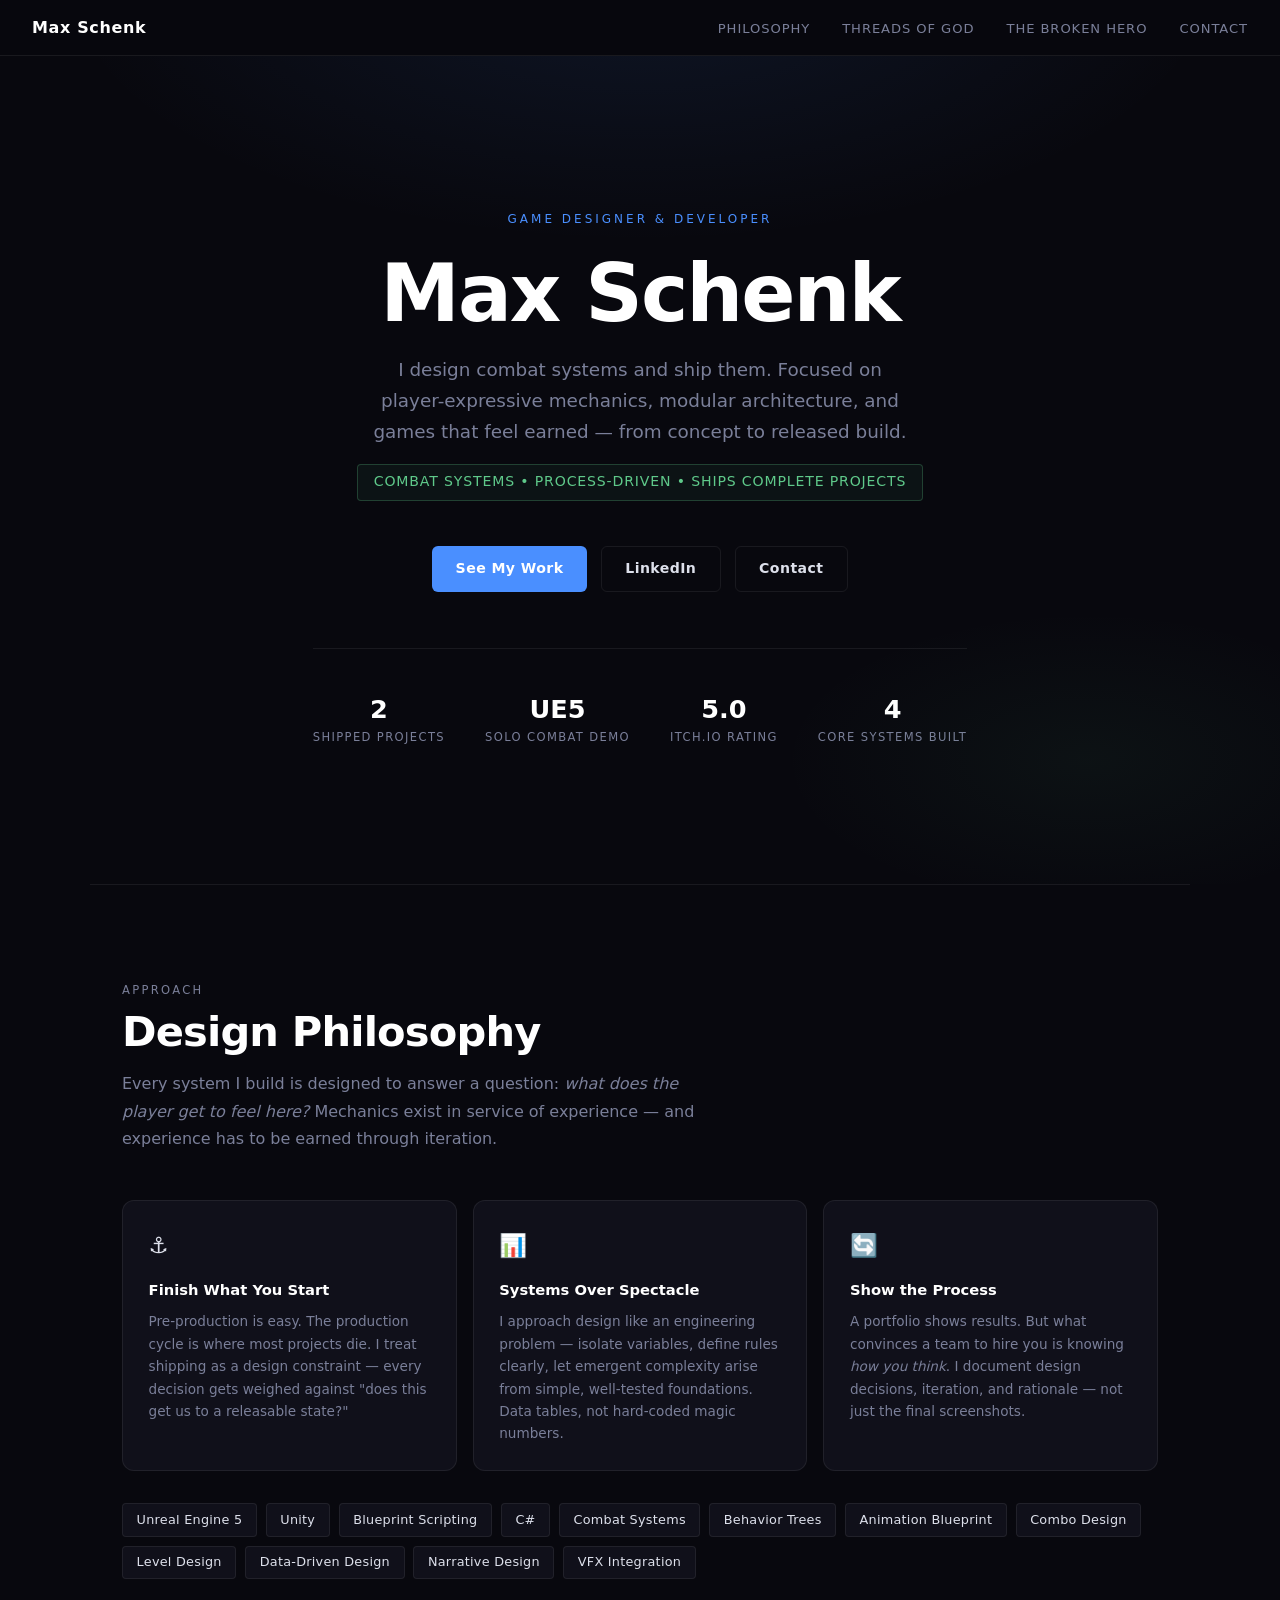
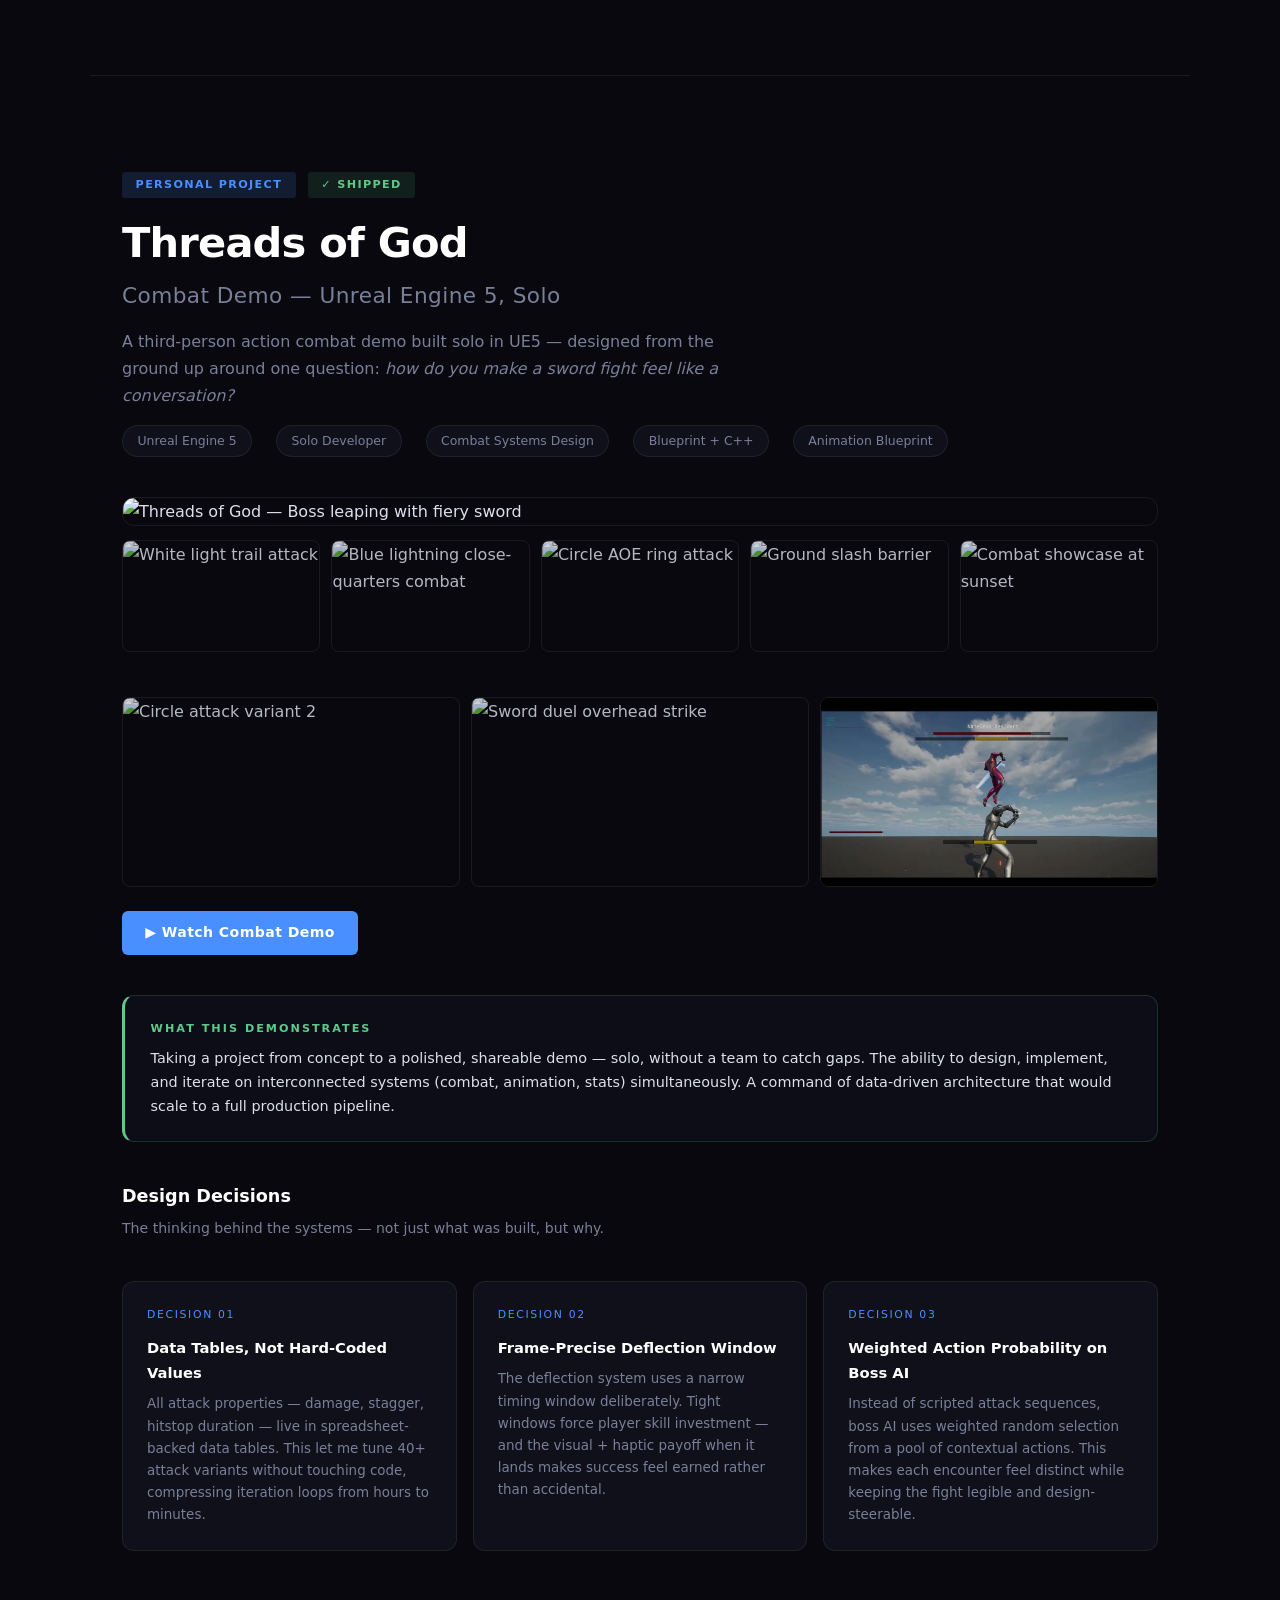
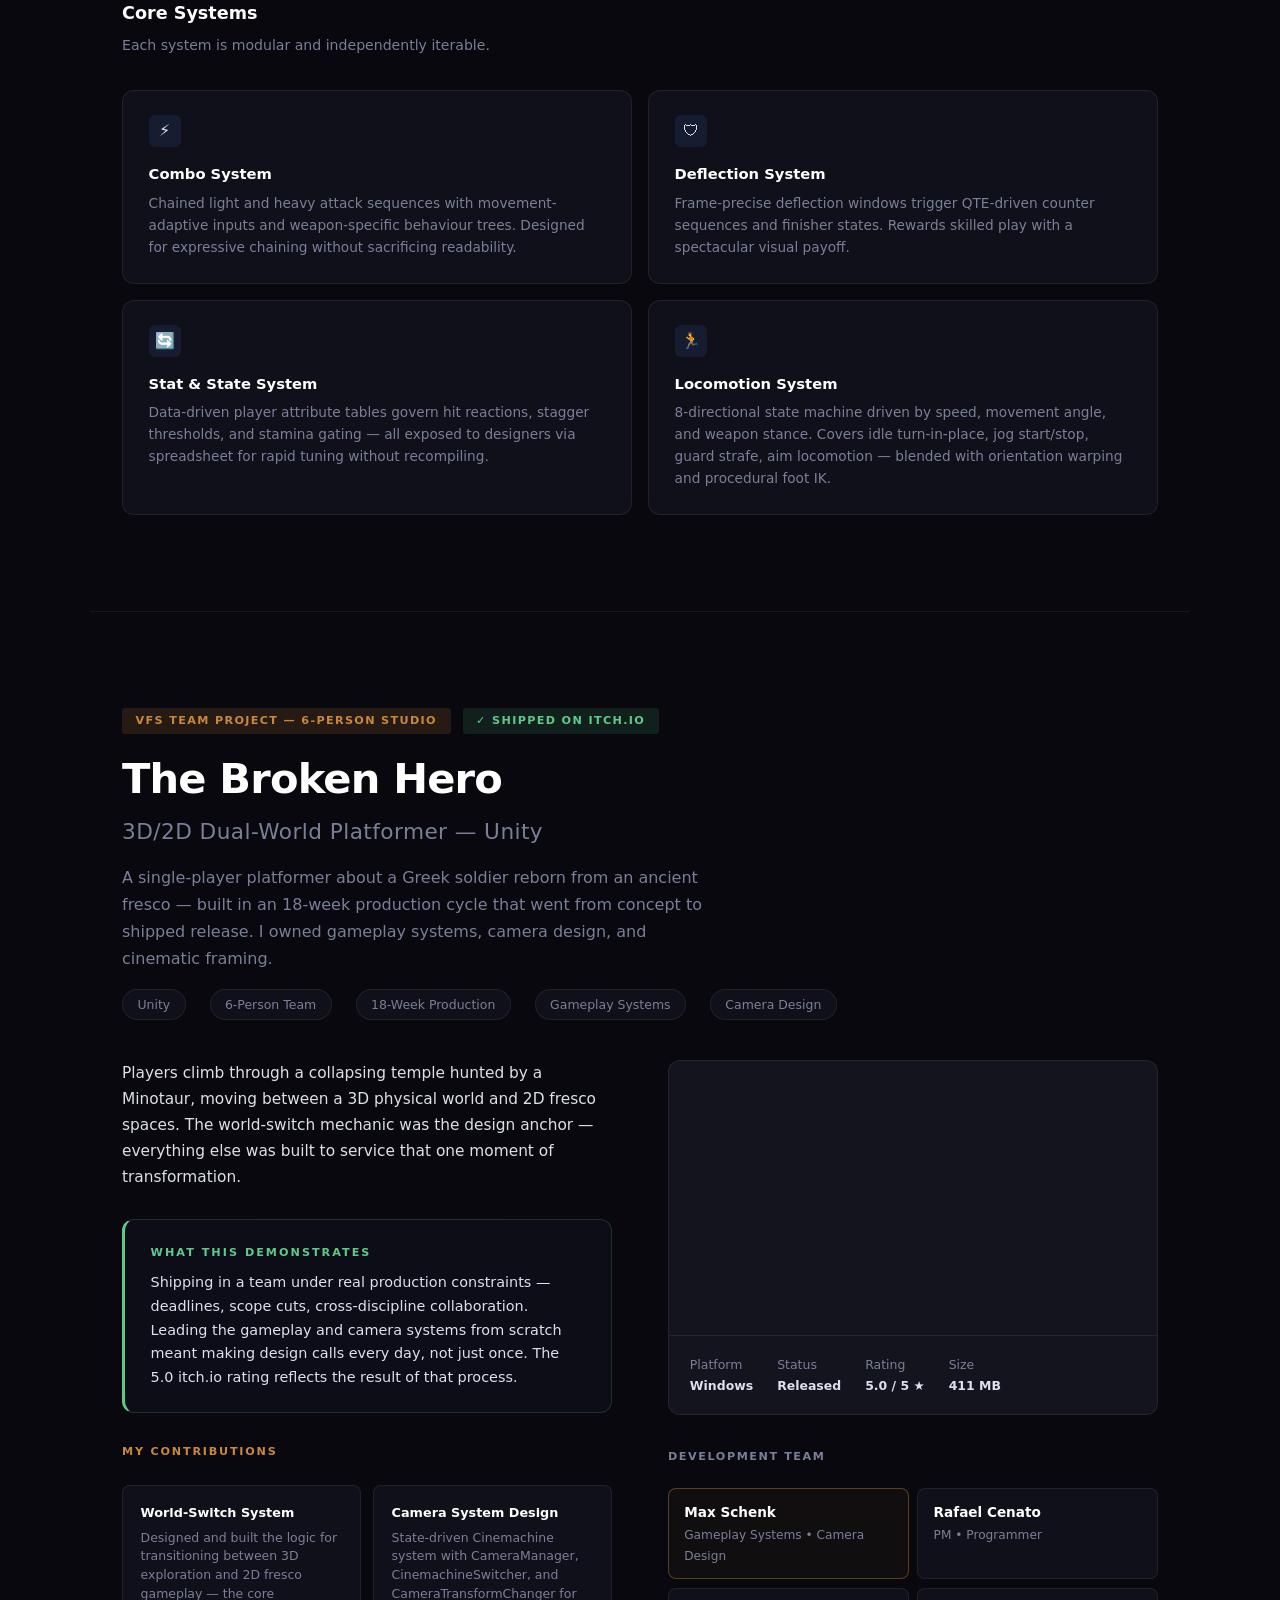
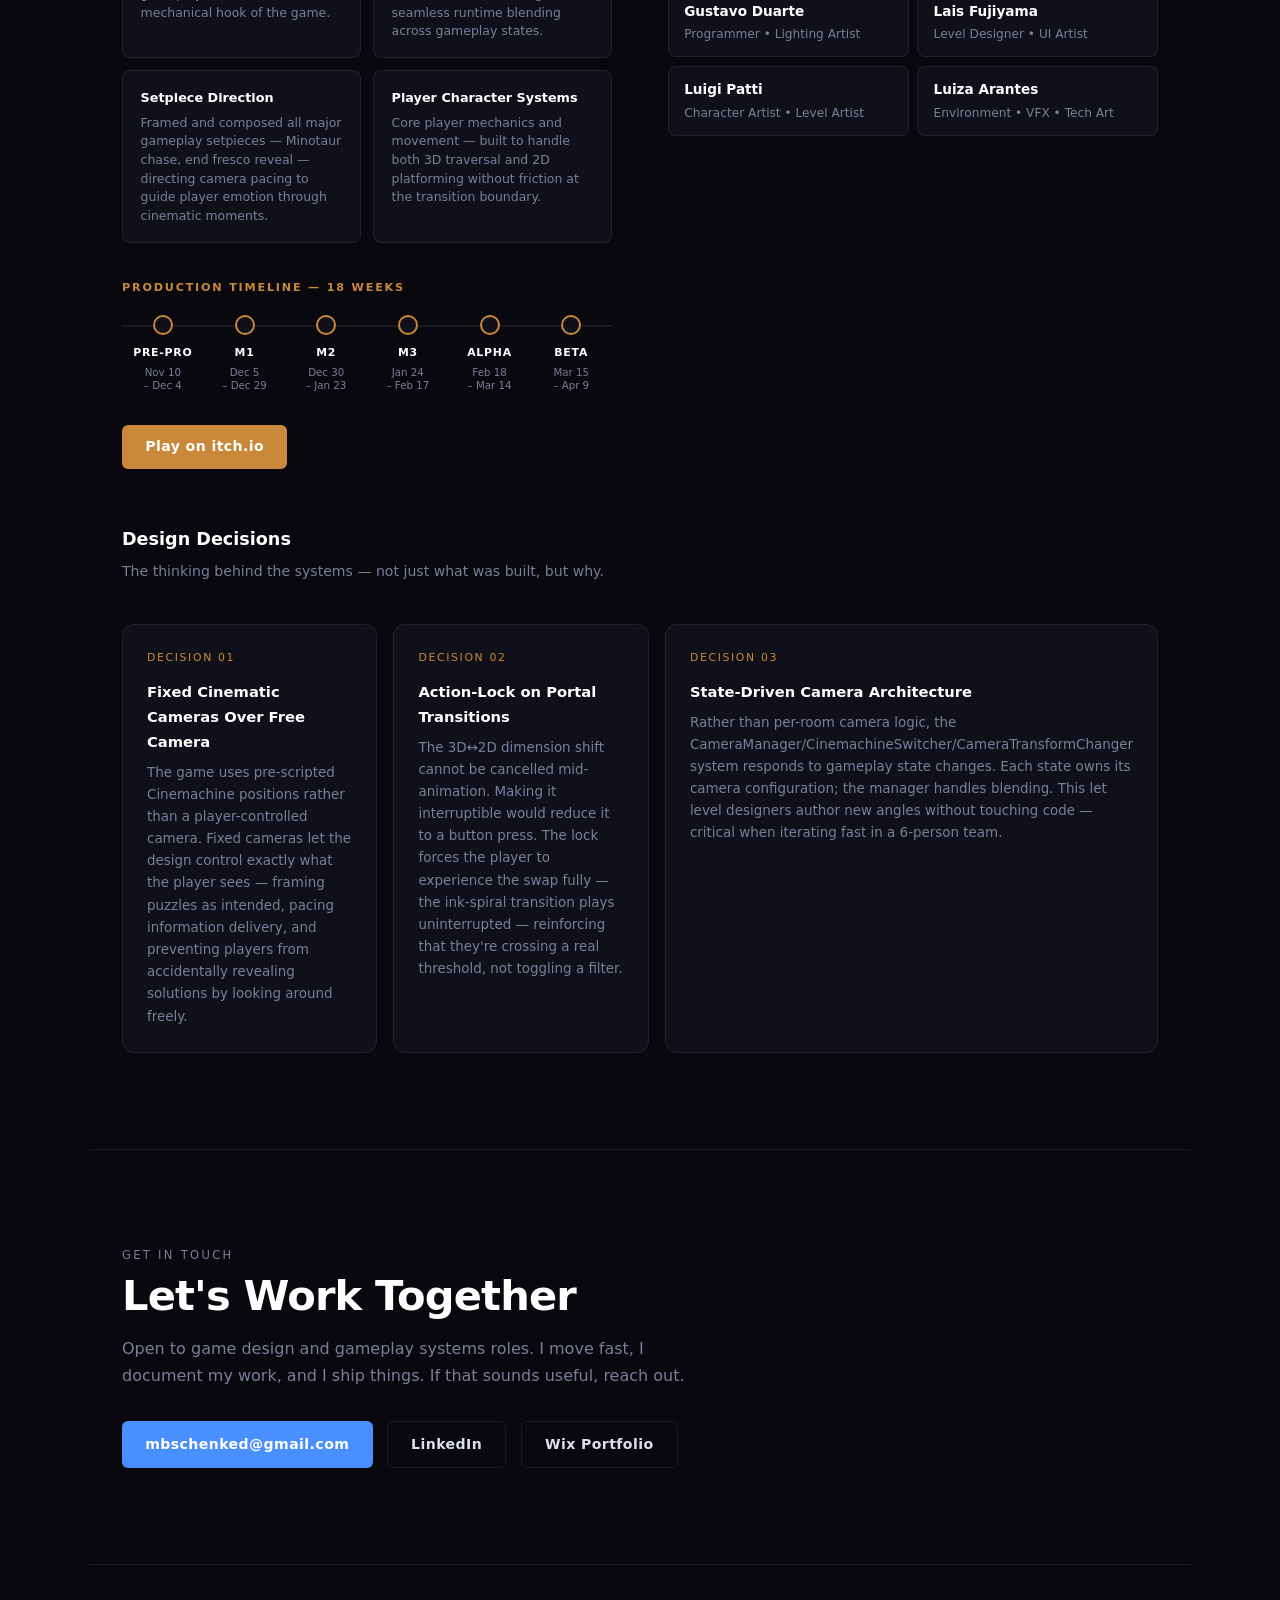
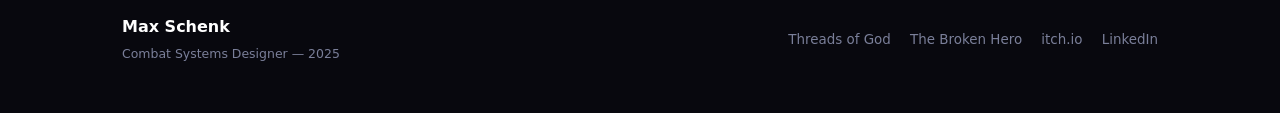
==== commit d292ea4a: "Add TBH design decisions section based on GDD" ====
--- a/index.html
+++ b/index.html
@@ -374,6 +374,7 @@
       transition: border-color 0.2s;
     }
     .process-card:hover { border-color: rgba(74,143,255,0.3); }
+    .process-card.tbh:hover { border-color: rgba(201,136,58,0.3); }
 
     .process-num {
       font-size: 0.68rem;
@@ -383,6 +384,7 @@
       margin-bottom: 0.7rem;
       display: block;
     }
+    .process-num.tbh { color: var(--accent2); }
 
     .process-card h4 {
       font-size: 0.92rem;
@@ -969,6 +971,29 @@
       </div>
 
     </div>
+
+    <!-- Design Decisions -->
+    <h3 style="font-size:1.1rem;font-weight:700;color:var(--white);margin-top:3.5rem;margin-bottom:0.3rem;">Design Decisions</h3>
+    <p style="color:var(--muted);font-size:0.88rem;margin-bottom:0.2rem;">The thinking behind the systems — not just what was built, but why.</p>
+
+    <div class="process-bento">
+      <div class="process-card tbh">
+        <span class="process-num tbh">Decision 01</span>
+        <h4>Fixed Cinematic Cameras Over Free Camera</h4>
+        <p>The game uses pre-scripted Cinemachine positions rather than a player-controlled camera. Fixed cameras let the design control exactly what the player sees — framing puzzles as intended, pacing information delivery, and preventing players from accidentally revealing solutions by looking around freely.</p>
+      </div>
+      <div class="process-card tbh">
+        <span class="process-num tbh">Decision 02</span>
+        <h4>Action-Lock on Portal Transitions</h4>
+        <p>The 3D&#8596;2D dimension shift cannot be cancelled mid-animation. Making it interruptible would reduce it to a button press. The lock forces the player to experience the swap fully — the ink-spiral transition plays uninterrupted — reinforcing that they're crossing a real threshold, not toggling a filter.</p>
+      </div>
+      <div class="process-card tbh">
+        <span class="process-num tbh">Decision 03</span>
+        <h4>State-Driven Camera Architecture</h4>
+        <p>Rather than per-room camera logic, the CameraManager/CinemachineSwitcher/CameraTransformChanger system responds to gameplay state changes. Each state owns its camera configuration; the manager handles blending. This let level designers author new angles without touching code — critical when iterating fast in a 6-person team.</p>
+      </div>
+    </div>
+
   </section>
 
   <hr class="divider" />
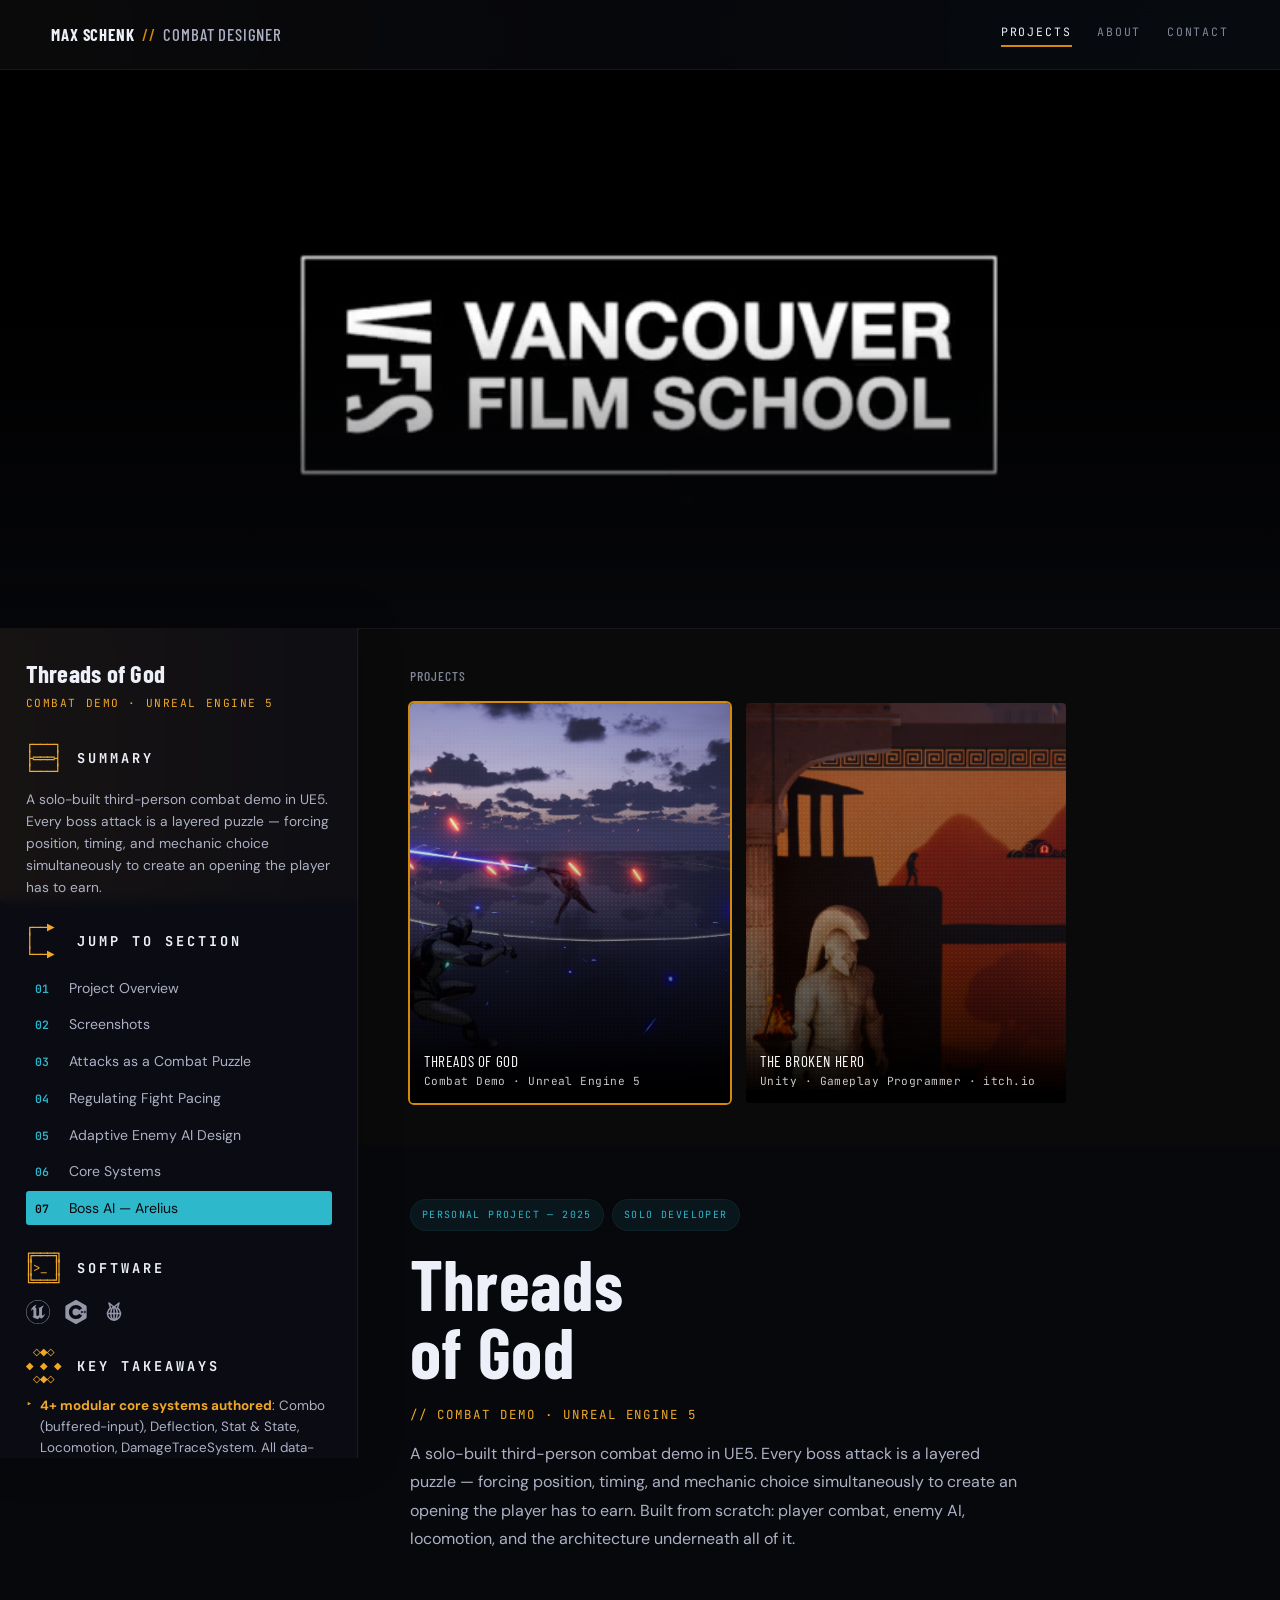
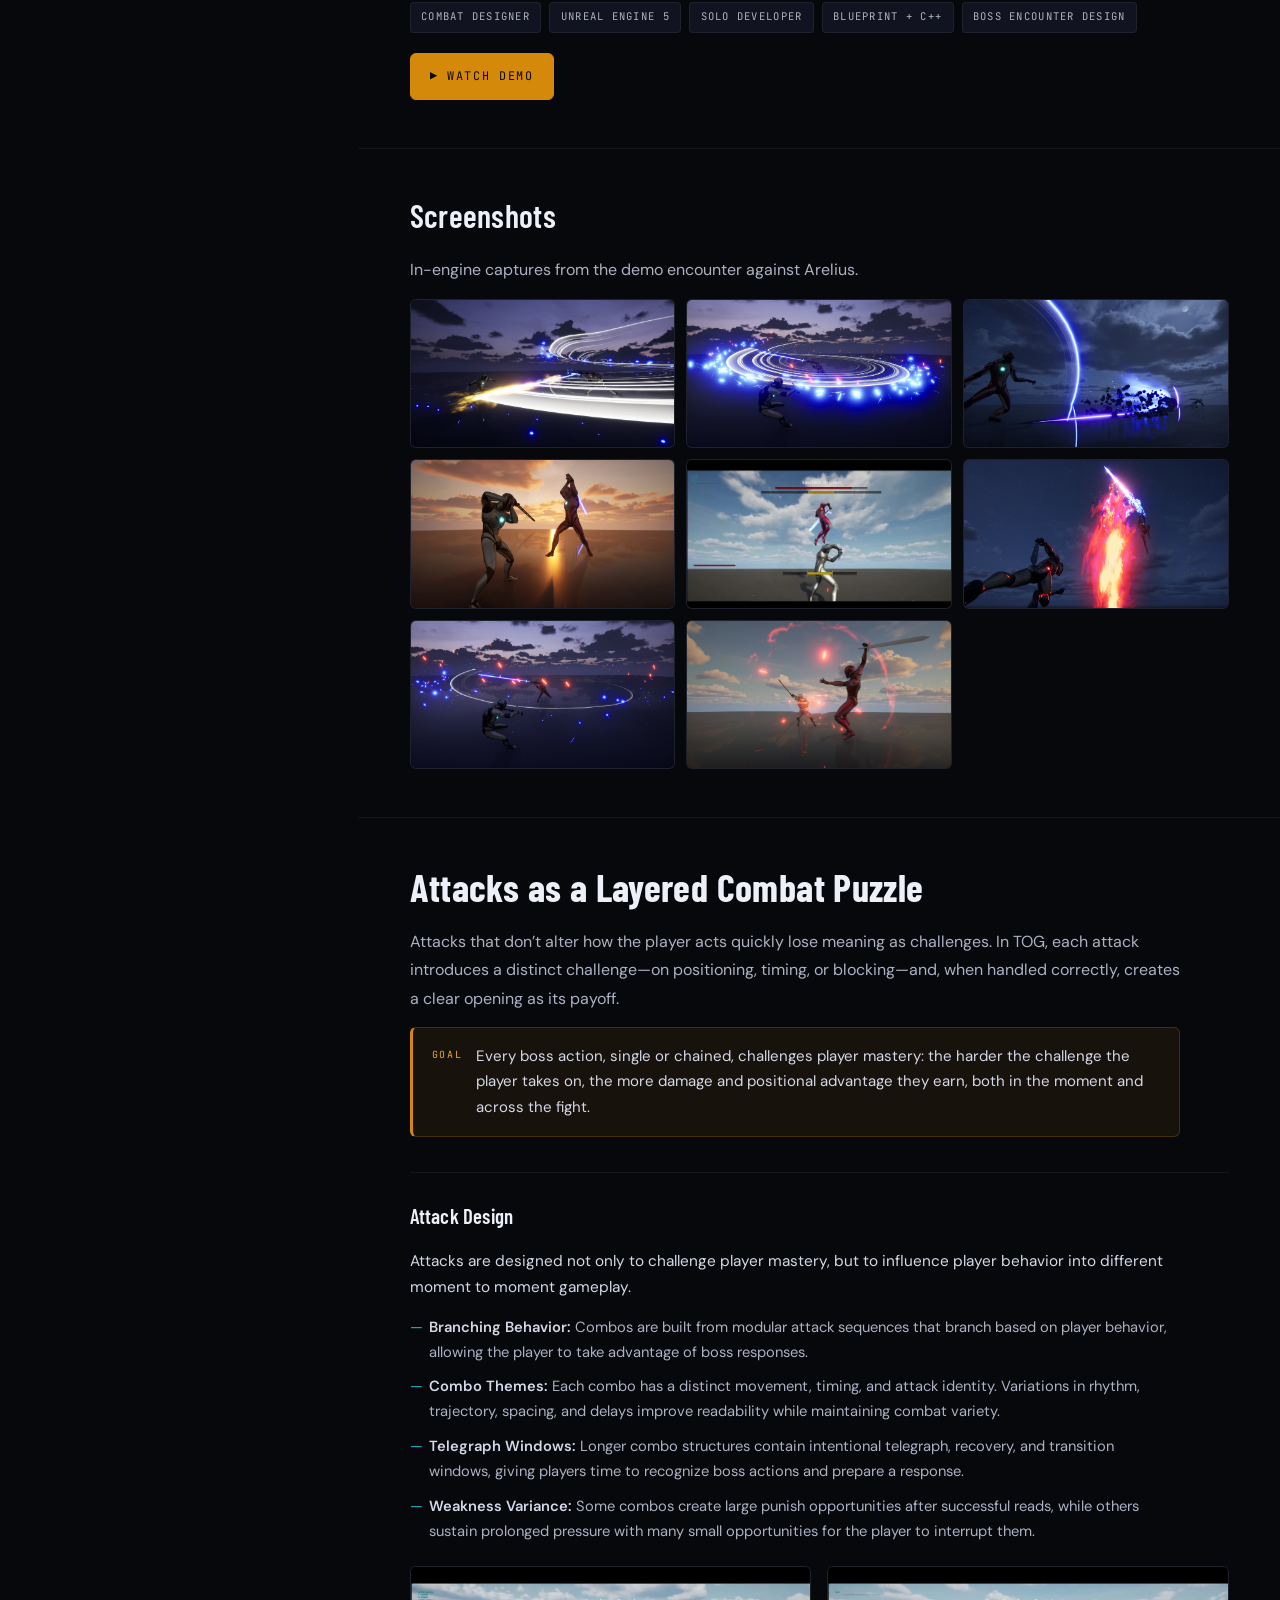
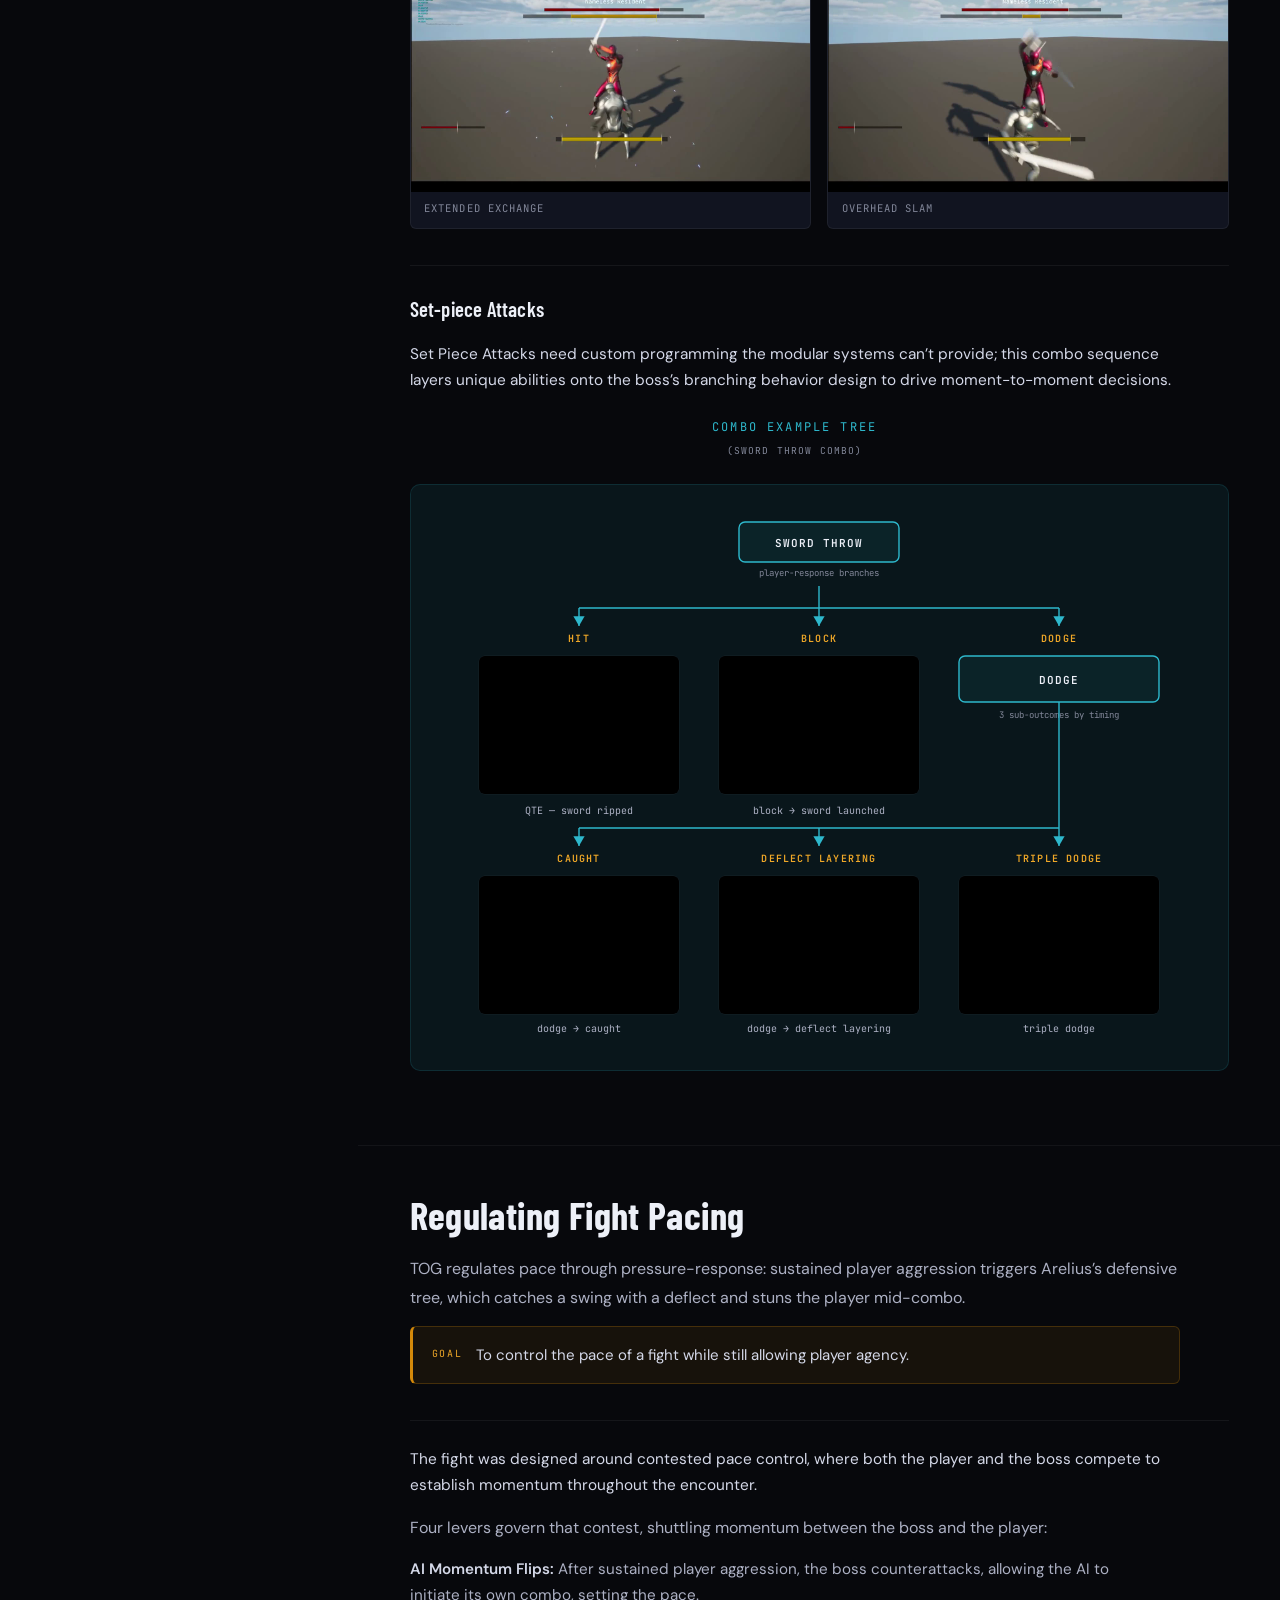
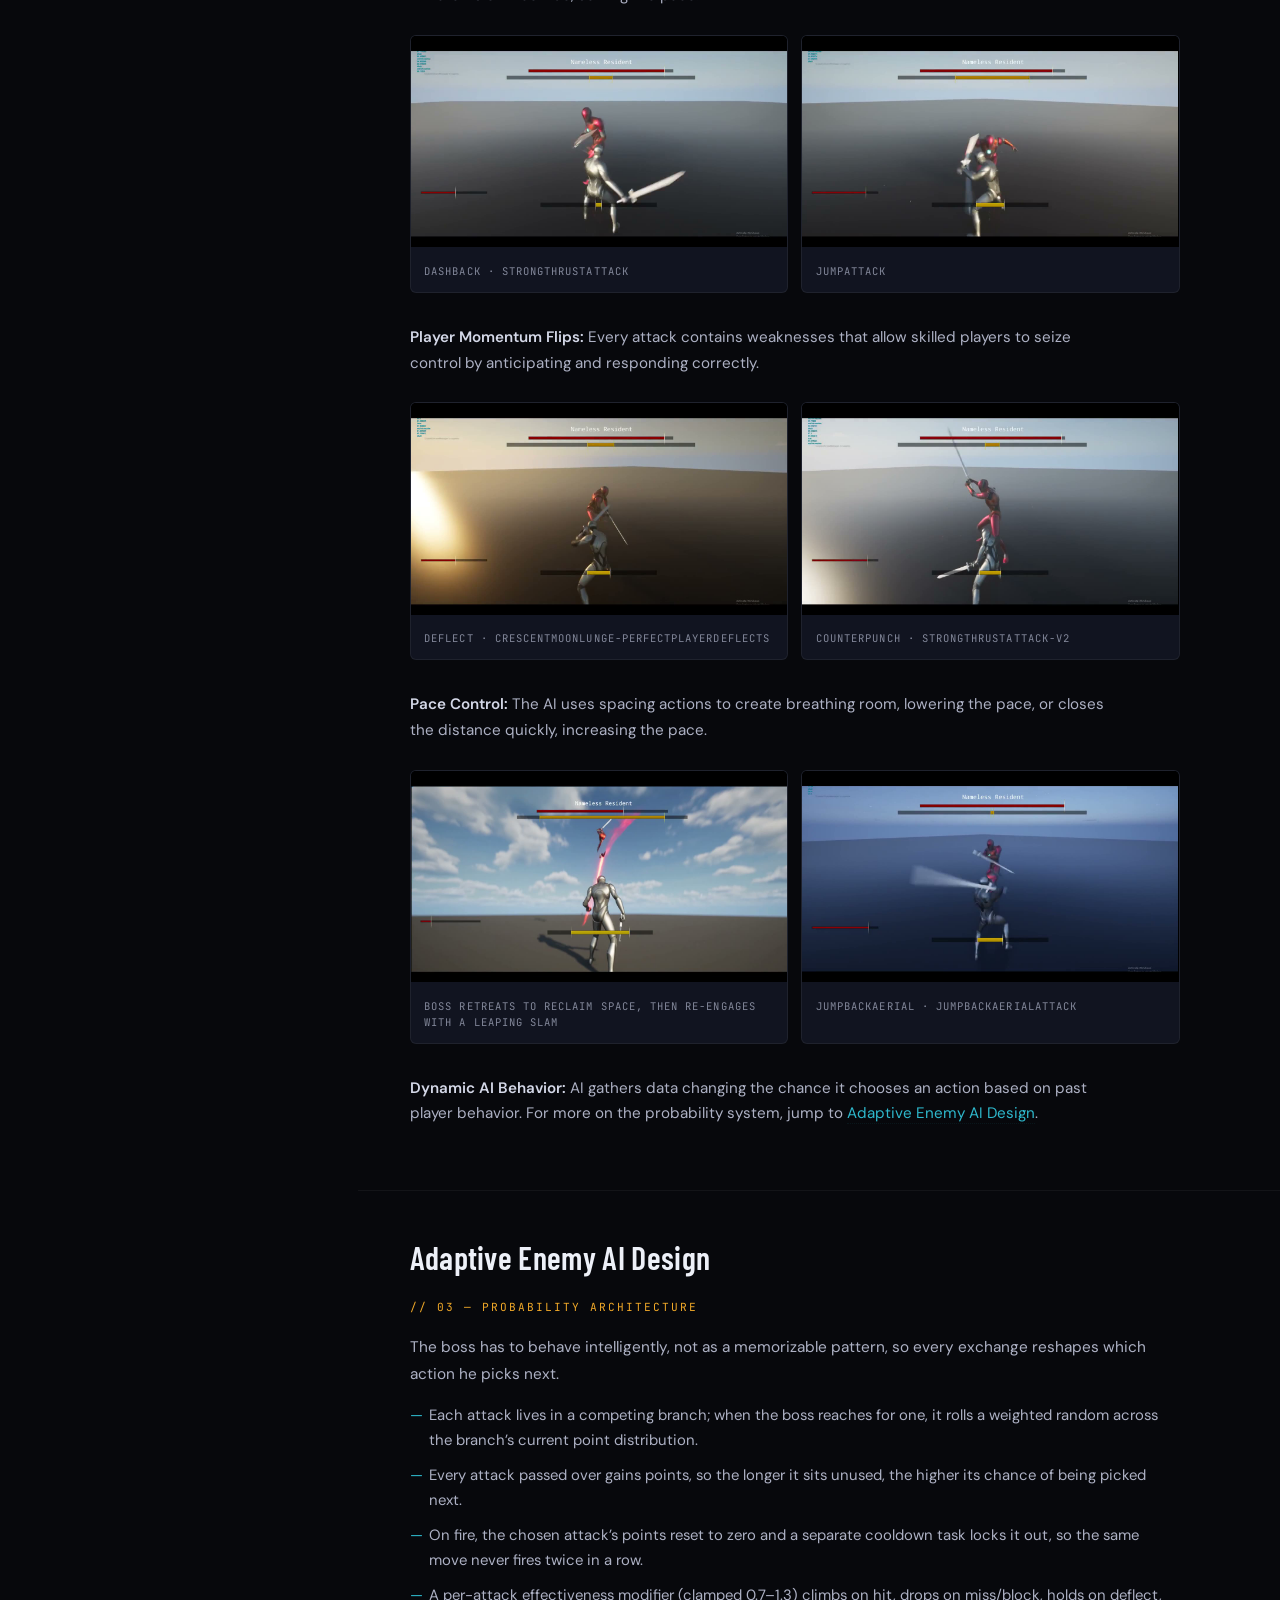
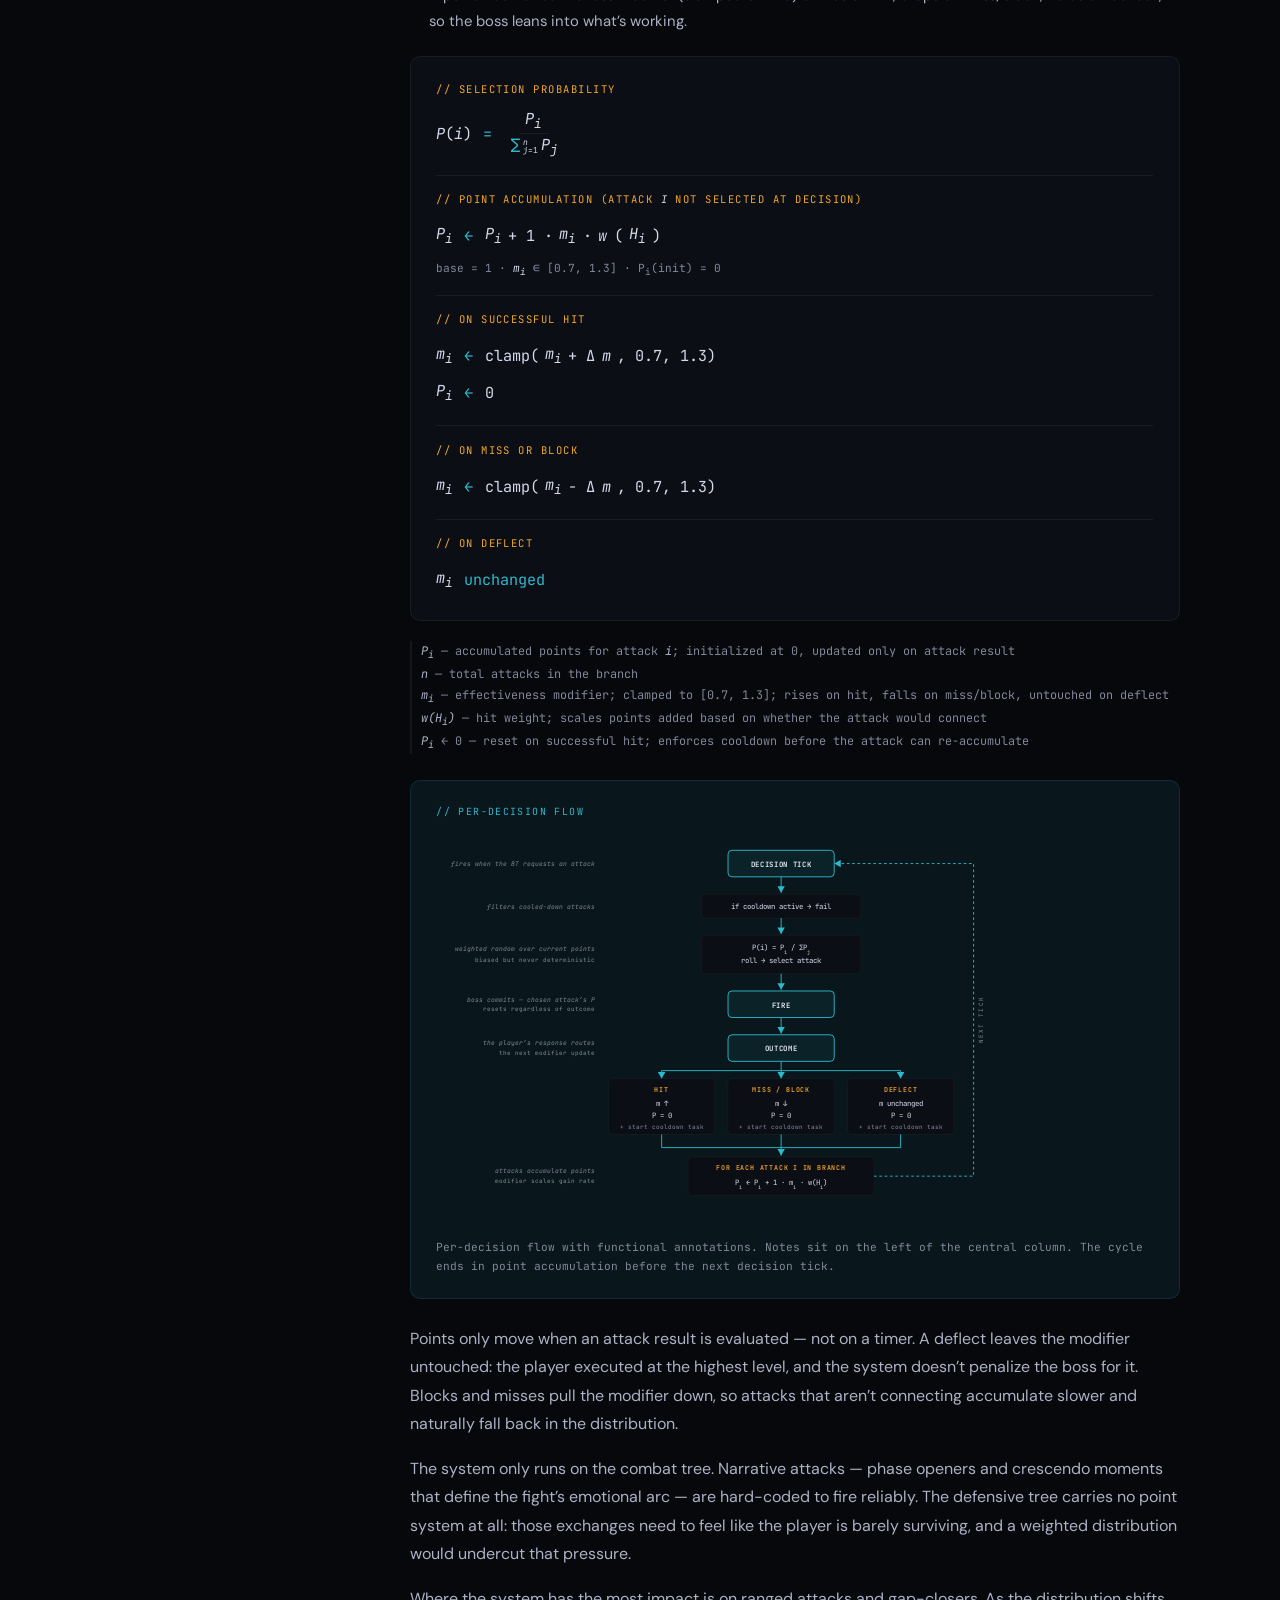
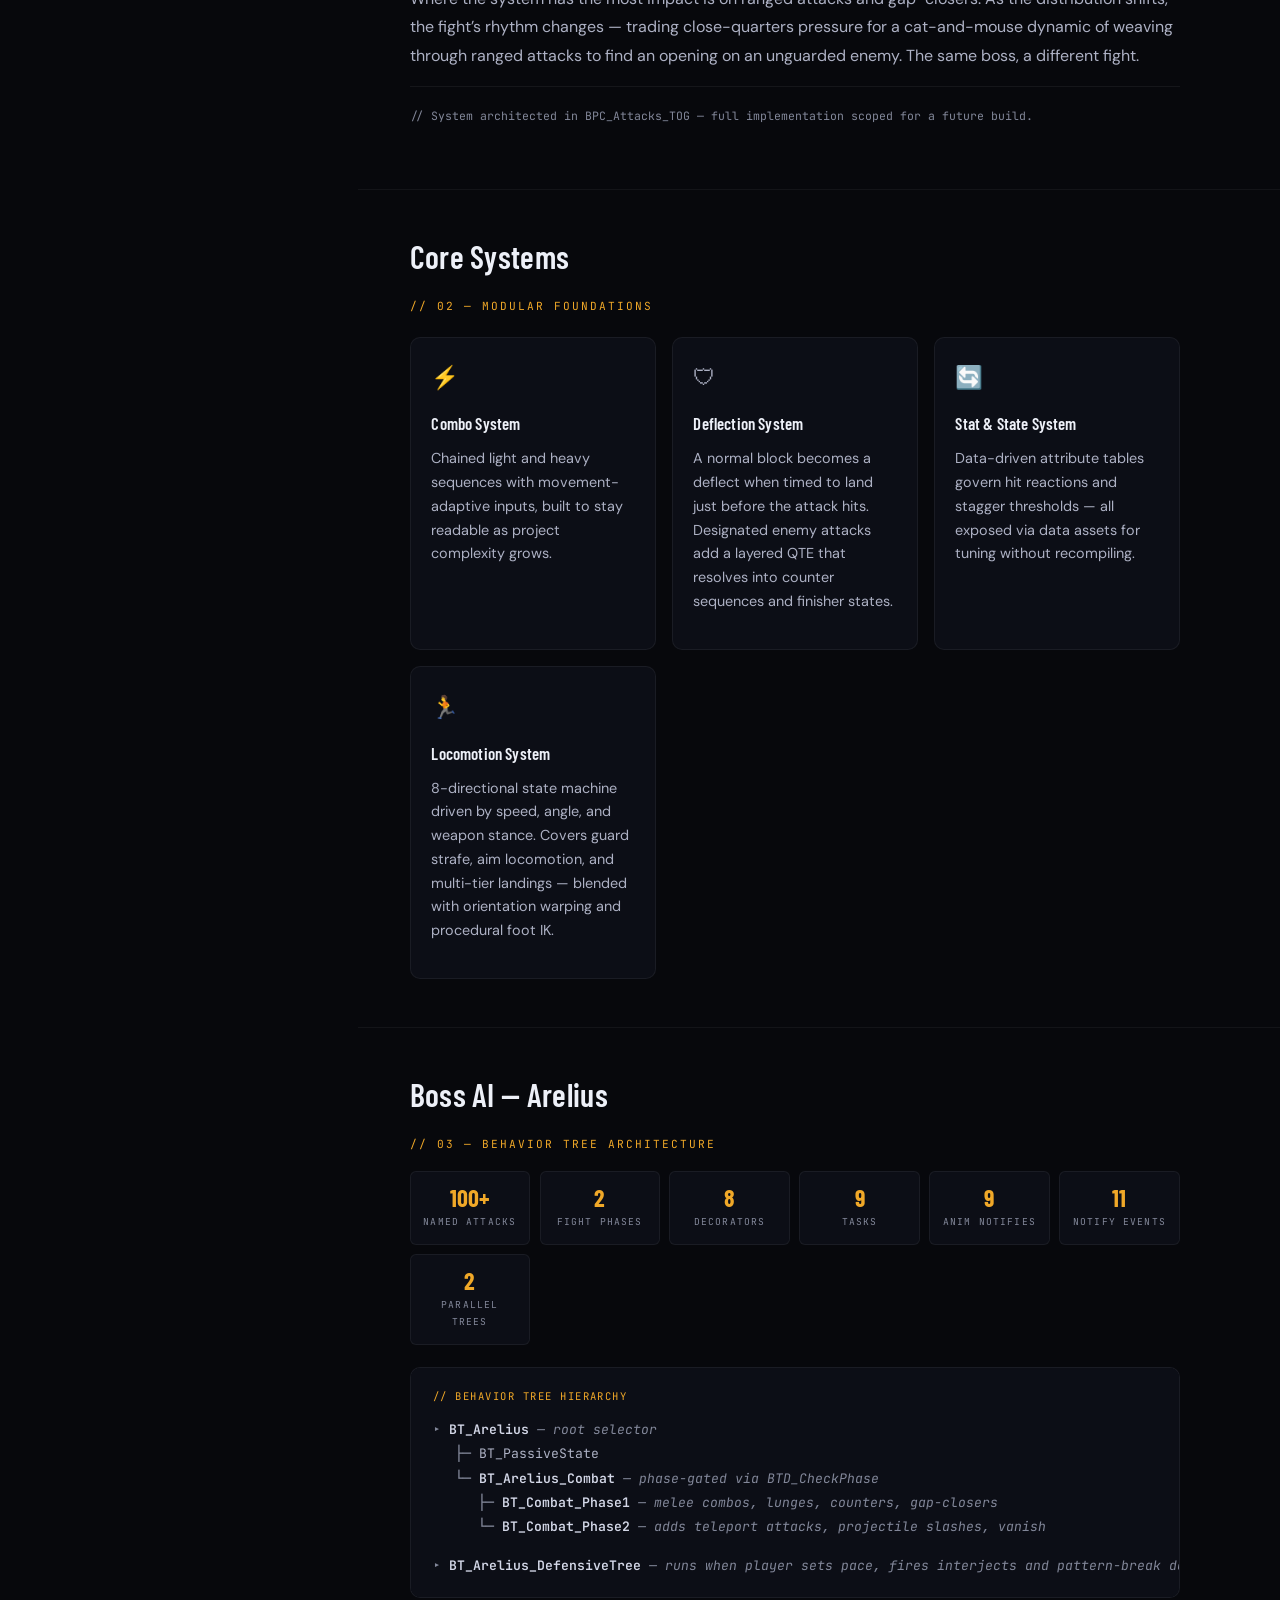
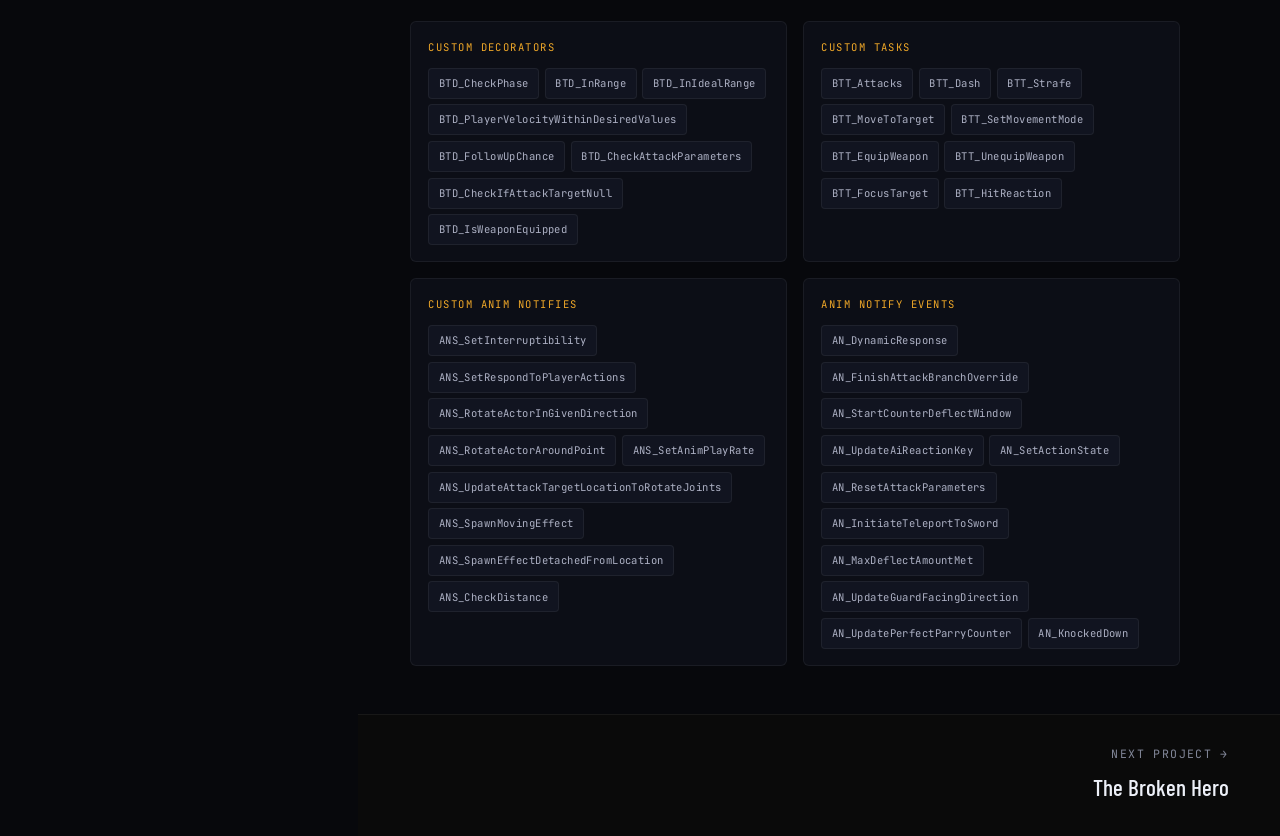
==== commit 3ee76cb4: "Migrate Portfolio-0.2 SPA to user-Pages root The mbschenked.github.io/ URL now serves the Portfolio-" ====
--- a/index.html
+++ b/index.html
@@ -1,1055 +1,53 @@
-<!DOCTYPE html>
+<!doctype html>
 <html lang="en">
 <head>
-  <meta charset="UTF-8" />
-  <meta name="viewport" content="width=device-width, initial-scale=1.0" />
-  <title>Max Schenk — Combat Systems Designer</title>
-  <style>
-    /* ── Reset & Base ──────────────────────────────────────────── */
-    *, *::before, *::after { box-sizing: border-box; margin: 0; padding: 0; }
+  <meta charset="utf-8" />
+  <meta name="viewport" content="width=device-width, initial-scale=1" />
+  <title>Max Schenk · Combat Designer</title>
+  <meta name="description" content="Max Schenk — Combat Designer. Portfolio." />
 
-    :root {
-      --bg:          #08080e;
-      --bg-card:     #10101a;
-      --bg-card2:    #14141f;
-      --bg-card3:    #0d0d18;
-      --border:      rgba(255,255,255,0.07);
-      --border-hi:   rgba(255,255,255,0.14);
-      --text:        #dde0eb;
-      --muted:       #7a7f99;
-      --muted2:      #555a72;
-      --accent:      #4a8fff;
-      --accent2:     #c9883a;
-      --accent3:     #5fc98a;
-      --white:       #ffffff;
-      --radius:      12px;
-      --max:         1100px;
-    }
+  <!-- Google Fonts: Barlow Condensed (display), DM Sans (body), JetBrains Mono (technical) -->
+  <link rel="preconnect" href="https://fonts.googleapis.com">
+  <link rel="preconnect" href="https://fonts.gstatic.com" crossorigin>
+  <link
+    href="https://fonts.googleapis.com/css2?family=Barlow+Condensed:wght@400;500;600;700;800&family=DM+Sans:ital,wght@0,300;0,400;0,500;1,400&family=JetBrains+Mono:wght@400;500;600&display=swap"
+    rel="stylesheet"
+  />
 
-    html { scroll-behavior: smooth; }
-
-    body {
-      background: var(--bg);
-      color: var(--text);
-      font-family: 'Segoe UI', system-ui, -apple-system, sans-serif;
-      font-size: 16px;
-      line-height: 1.7;
-    }
-
-    a { color: inherit; text-decoration: none; }
-
-    /* ── Nav ─────────────────────────────────────────────────── */
-    nav {
-      position: sticky;
-      top: 0;
-      z-index: 100;
-      background: rgba(8,8,14,0.9);
-      backdrop-filter: blur(14px);
-      border-bottom: 1px solid var(--border);
-      padding: 0 2rem;
-      height: 56px;
-      display: flex;
-      align-items: center;
-      justify-content: space-between;
-    }
-
-    .nav-brand { font-weight: 700; font-size: 1rem; letter-spacing: 0.04em; color: var(--white); }
-
-    .nav-links { display: flex; gap: 2rem; list-style: none; }
-
-    .nav-links a {
-      font-size: 0.82rem;
-      letter-spacing: 0.07em;
-      text-transform: uppercase;
-      color: var(--muted);
-      transition: color 0.2s;
-    }
-    .nav-links a:hover { color: var(--white); }
-
-    /* ── Hero ────────────────────────────────────────────────── */
-    .hero {
-      min-height: 92vh;
-      display: flex;
-      flex-direction: column;
-      align-items: center;
-      justify-content: center;
-      text-align: center;
-      padding: 6rem 2rem 5rem;
-      position: relative;
-      overflow: hidden;
-    }
-
-    .hero::before {
-      content: '';
-      position: absolute;
-      inset: 0;
-      background:
-        radial-gradient(ellipse 70% 50% at 50% -10%, rgba(74,143,255,0.1) 0%, transparent 65%),
-        radial-gradient(ellipse 40% 30% at 85% 85%, rgba(95,201,138,0.05) 0%, transparent 60%);
-      pointer-events: none;
-    }
-
-    .hero-eyebrow {
-      font-size: 0.75rem;
-      letter-spacing: 0.25em;
-      text-transform: uppercase;
-      color: var(--accent);
-      margin-bottom: 1.4rem;
-    }
-
-    .hero h1 {
-      font-size: clamp(2.8rem, 7vw, 5rem);
-      font-weight: 800;
-      color: var(--white);
-      line-height: 1.04;
-      letter-spacing: -0.025em;
-      margin-bottom: 1.2rem;
-    }
-
-    .hero-goal {
-      font-size: clamp(1rem, 1.8vw, 1.15rem);
-      color: var(--muted);
-      max-width: 540px;
-      margin: 0 auto 1rem;
-    }
-
-    .hero-claim {
-      display: inline-block;
-      font-size: 0.88rem;
-      color: var(--accent3);
-      border: 1px solid rgba(95,201,138,0.25);
-      background: rgba(95,201,138,0.06);
-      border-radius: 4px;
-      padding: 0.35rem 1rem;
-      letter-spacing: 0.06em;
-      text-transform: uppercase;
-      margin-bottom: 2.8rem;
-    }
-
-    .hero-links {
-      display: flex;
-      gap: 0.9rem;
-      flex-wrap: wrap;
-      justify-content: center;
-    }
-
-    /* ── Buttons ─────────────────────────────────────────────── */
-    .btn {
-      display: inline-flex;
-      align-items: center;
-      gap: 0.5rem;
-      padding: 0.65rem 1.45rem;
-      border-radius: 6px;
-      font-size: 0.88rem;
-      font-weight: 600;
-      letter-spacing: 0.03em;
-      transition: opacity 0.2s, transform 0.15s;
-      cursor: pointer;
-      border: none;
-    }
-    .btn:hover { opacity: 0.85; transform: translateY(-1px); }
-    .btn-primary { background: var(--accent); color: #fff; }
-    .btn-orange  { background: var(--accent2); color: #fff; }
-    .btn-ghost   { background: transparent; color: var(--text); border: 1px solid var(--border); }
-    .btn-ghost:hover { border-color: var(--border-hi); }
-
-    /* ── Sections ────────────────────────────────────────────── */
-    section {
-      padding: 6rem 2rem;
-      max-width: var(--max);
-      margin: 0 auto;
-    }
-
-    .section-label {
-      font-size: 0.72rem;
-      letter-spacing: 0.2em;
-      text-transform: uppercase;
-      color: var(--muted);
-      margin-bottom: 0.5rem;
-    }
-
-    .section-title {
-      font-size: clamp(1.7rem, 4vw, 2.6rem);
-      font-weight: 800;
-      color: var(--white);
-      line-height: 1.1;
-      letter-spacing: -0.02em;
-      margin-bottom: 1rem;
-    }
-
-    .section-desc {
-      color: var(--muted);
-      max-width: 600px;
-      font-size: 1rem;
-    }
-
-    /* ── Divider ─────────────────────────────────────────────── */
-    .divider {
-      border: none;
-      border-top: 1px solid var(--border);
-      max-width: var(--max);
-      margin: 0 auto;
-    }
-
-    /* ── Value badge strip (hero) ────────────────────────────── */
-    .value-strip {
-      display: flex;
-      justify-content: center;
-      gap: 2.5rem;
-      flex-wrap: wrap;
-      margin-top: 3.5rem;
-      padding-top: 3rem;
-      border-top: 1px solid var(--border);
-      max-width: 700px;
-      margin-left: auto;
-      margin-right: auto;
-    }
-
-    .value-item { text-align: center; }
-    .value-item .v-num { font-size: 1.6rem; font-weight: 800; color: var(--white); line-height: 1; }
-    .value-item .v-label { font-size: 0.72rem; letter-spacing: 0.12em; text-transform: uppercase; color: var(--muted); margin-top: 0.3rem; }
-
-    /* ── Philosophy ──────────────────────────────────────────── */
-    .philosophy-grid {
-      display: grid;
-      grid-template-columns: repeat(3, 1fr);
-      gap: 1rem;
-      margin-top: 3rem;
-    }
-
-    .philosophy-card {
-      background: var(--bg-card);
-      border: 1px solid var(--border);
-      border-radius: var(--radius);
-      padding: 1.6rem;
-      transition: border-color 0.2s;
-    }
-    .philosophy-card:hover { border-color: var(--border-hi); }
-
-    .phil-icon {
-      font-size: 1.4rem;
-      margin-bottom: 0.8rem;
-      display: block;
-    }
-
-    .philosophy-card h4 {
-      font-size: 0.92rem;
-      font-weight: 700;
-      color: var(--white);
-      margin-bottom: 0.5rem;
-    }
-
-    .philosophy-card p {
-      font-size: 0.85rem;
-      color: var(--muted);
-      line-height: 1.65;
-    }
-
-    /* ── Skills ──────────────────────────────────────────────── */
-    .skills-list {
-      display: flex;
-      flex-wrap: wrap;
-      gap: 0.55rem;
-      margin-top: 2rem;
-    }
-
-    .skill-tag {
-      background: var(--bg-card);
-      border: 1px solid var(--border);
-      border-radius: 4px;
-      padding: 0.3rem 0.85rem;
-      font-size: 0.8rem;
-      color: var(--text);
-      letter-spacing: 0.02em;
-    }
-
-    /* ── Project chrome ──────────────────────────────────────── */
-    .project-section { position: relative; }
-
-    .project-kicker {
-      display: flex;
-      align-items: center;
-      gap: 0.75rem;
-      margin-bottom: 1.4rem;
-    }
-
-    .project-badge {
-      display: inline-block;
-      padding: 0.22rem 0.85rem;
-      border-radius: 3px;
-      font-size: 0.7rem;
-      font-weight: 700;
-      letter-spacing: 0.12em;
-      text-transform: uppercase;
-    }
-
-    .badge-tog  { background: rgba(74,143,255,0.15);  color: var(--accent); }
-    .badge-tbh  { background: rgba(201,136,58,0.15);  color: var(--accent2); }
-    .badge-done { background: rgba(95,201,138,0.12);  color: var(--accent3); }
-
-    .project-meta {
-      display: flex;
-      gap: 1.5rem;
-      flex-wrap: wrap;
-      margin-top: 1rem;
-      margin-bottom: 2.5rem;
-    }
-
-    .meta-pill {
-      font-size: 0.78rem;
-      color: var(--muted);
-      background: var(--bg-card);
-      border: 1px solid var(--border);
-      border-radius: 20px;
-      padding: 0.25rem 0.9rem;
-    }
-
-    /* ── Value box ───────────────────────────────────────────── */
-    .value-box {
-      background: var(--bg-card3);
-      border: 1px solid rgba(95,201,138,0.2);
-      border-left: 3px solid var(--accent3);
-      border-radius: var(--radius);
-      padding: 1.4rem 1.6rem;
-      margin: 2.5rem 0;
-    }
-
-    .value-box h5 {
-      font-size: 0.7rem;
-      letter-spacing: 0.18em;
-      text-transform: uppercase;
-      color: var(--accent3);
-      margin-bottom: 0.6rem;
-    }
-
-    .value-box p { font-size: 0.9rem; color: var(--text); line-height: 1.65; }
-
-    /* ── TOG Gallery ─────────────────────────────────────────── */
-    .gallery-hero {
-      width: 100%;
-      border-radius: var(--radius);
-      overflow: hidden;
-      margin-bottom: 0.9rem;
-      border: 1px solid var(--border);
-      cursor: pointer;
-    }
-    .gallery-hero img { width: 100%; display: block; transition: transform 0.4s ease; }
-    .gallery-hero:hover img { transform: scale(1.015); }
-
-    .gallery-strip {
-      display: grid;
-      grid-template-columns: repeat(5, 1fr);
-      gap: 0.7rem;
-      margin-bottom: 2.8rem;
-    }
-
-    .gallery-thumb {
-      border-radius: 8px;
-      overflow: hidden;
-      border: 1px solid var(--border);
-      cursor: pointer;
-      aspect-ratio: 16/9;
-    }
-    .gallery-thumb img {
-      width: 100%; height: 100%;
-      object-fit: cover; display: block;
-      transition: transform 0.3s ease, filter 0.3s ease;
-      filter: brightness(0.82);
-    }
-    .gallery-thumb:hover img { transform: scale(1.06); filter: brightness(1); }
-
-    /* ── Process bento ───────────────────────────────────────── */
-    .process-bento {
-      display: grid;
-      grid-template-columns: repeat(3, 1fr);
-      gap: 1rem;
-      margin-top: 2.5rem;
-    }
-
-    .process-card {
-      background: var(--bg-card);
-      border: 1px solid var(--border);
-      border-radius: var(--radius);
-      padding: 1.5rem;
-      transition: border-color 0.2s;
-    }
-    .process-card:hover { border-color: rgba(74,143,255,0.3); }
-    .process-card.tbh:hover { border-color: rgba(201,136,58,0.3); }
-
-    .process-num {
-      font-size: 0.68rem;
-      letter-spacing: 0.15em;
-      text-transform: uppercase;
-      color: var(--accent);
-      margin-bottom: 0.7rem;
-      display: block;
-    }
-    .process-num.tbh { color: var(--accent2); }
-
-    .process-card h4 {
-      font-size: 0.92rem;
-      font-weight: 700;
-      color: var(--white);
-      margin-bottom: 0.5rem;
-    }
-
-    .process-card p { font-size: 0.84rem; color: var(--muted); line-height: 1.65; }
-
-    /* ── Systems Grid ────────────────────────────────────────── */
-    .systems-grid {
-      display: grid;
-      grid-template-columns: repeat(2, 1fr);
-      gap: 1rem;
-      margin-top: 2rem;
-    }
-
-    .system-card {
-      background: var(--bg-card);
-      border: 1px solid var(--border);
-      border-radius: var(--radius);
-      padding: 1.5rem 1.6rem;
-      transition: border-color 0.2s;
-    }
-    .system-card:hover { border-color: rgba(74,143,255,0.3); }
-
-    .system-icon {
-      width: 32px; height: 32px;
-      border-radius: 6px;
-      background: rgba(74,143,255,0.1);
-      display: flex; align-items: center; justify-content: center;
-      font-size: 1rem;
-      margin-bottom: 0.9rem;
-    }
-
-    .system-card h4 {
-      font-size: 0.92rem; font-weight: 700; color: var(--white); margin-bottom: 0.4rem;
-    }
-    .system-card p { font-size: 0.855rem; color: var(--muted); line-height: 1.6; }
-
-    /* ── TBH ─────────────────────────────────────────────────── */
-    .tbh-layout {
-      display: grid;
-      grid-template-columns: 1fr 1fr;
-      gap: 3.5rem;
-      margin-top: 1.5rem;
-      align-items: start;
-    }
-
-    .contrib-grid {
-      display: grid;
-      grid-template-columns: 1fr 1fr;
-      gap: 0.75rem;
-      margin-top: 1.5rem;
-    }
-
-    .contrib-card {
-      background: var(--bg-card);
-      border: 1px solid var(--border);
-      border-radius: 8px;
-      padding: 1rem 1.1rem;
-      transition: border-color 0.2s;
-    }
-    .contrib-card:hover { border-color: rgba(201,136,58,0.3); }
-
-    .contrib-card .c-title {
-      font-size: 0.8rem; font-weight: 700; color: var(--white); margin-bottom: 0.3rem;
-    }
-    .contrib-card .c-desc {
-      font-size: 0.78rem; color: var(--muted); line-height: 1.5;
-    }
-
-    .tbh-visual {
-      background: var(--bg-card2);
-      border: 1px solid var(--border);
-      border-radius: var(--radius);
-      overflow: hidden;
-    }
-
-    .tbh-meta {
-      padding: 1.1rem 1.3rem;
-      border-top: 1px solid var(--border);
-      display: flex;
-      gap: 1.5rem;
-      flex-wrap: wrap;
-    }
-    .tbh-meta-item { font-size: 0.78rem; color: var(--muted); }
-    .tbh-meta-item span { color: var(--text); font-weight: 600; display: block; }
-
-    /* ── Timeline ────────────────────────────────────────────── */
-    .tbh-timeline { margin-top: 2.2rem; }
-    .tbh-timeline h5 {
-      font-size: 0.7rem; letter-spacing: 0.16em; text-transform: uppercase;
-      color: var(--accent2); margin-bottom: 1.1rem;
-    }
-    .timeline-track {
-      position: relative;
-      display: flex;
-      align-items: flex-start;
-    }
-    .timeline-track::before {
-      content: '';
-      position: absolute;
-      top: 10px; left: 0; right: 0;
-      height: 2px;
-      background: var(--border);
-    }
-    .timeline-node {
-      flex: 1; display: flex; flex-direction: column; align-items: center;
-      position: relative; z-index: 1;
-    }
-    .timeline-dot {
-      width: 20px; height: 20px; border-radius: 50%;
-      background: var(--bg-card);
-      border: 2px solid var(--accent2);
-      transition: background 0.2s;
-    }
-    .timeline-node:hover .timeline-dot { background: var(--accent2); }
-    .timeline-label {
-      font-size: 0.68rem; font-weight: 700; color: var(--white);
-      text-transform: uppercase; letter-spacing: 0.07em;
-      margin-top: 0.6rem; text-align: center;
-    }
-    .timeline-date {
-      font-size: 0.64rem; color: var(--muted); margin-top: 0.2rem;
-      text-align: center; line-height: 1.3;
-    }
-
-    /* ── Team grid ───────────────────────────────────────────── */
-    .team-grid {
-      display: grid;
-      grid-template-columns: repeat(2, 1fr);
-      gap: 0.55rem;
-      margin-top: 1.4rem;
-    }
-    .team-member {
-      background: var(--bg-card);
-      border: 1px solid var(--border);
-      border-radius: 8px;
-      padding: 0.7rem 0.95rem;
-    }
-    .team-member .name { font-size: 0.85rem; color: var(--white); font-weight: 600; }
-    .team-member .role { font-size: 0.76rem; color: var(--muted); margin-top: 0.1rem; }
-    .team-member.highlight { border-color: rgba(201,136,58,0.4); background: rgba(201,136,58,0.05); }
-
-    /* ── Lightbox ────────────────────────────────────────────── */
-    #lightbox {
-      display: none;
-      position: fixed;
-      inset: 0;
-      background: rgba(0,0,0,0.93);
-      z-index: 999;
-      align-items: center;
-      justify-content: center;
-      padding: 2rem;
-    }
-    #lightbox.open { display: flex; }
-    #lightbox img { max-width: 100%; max-height: 90vh; border-radius: 8px; }
-    #lightbox-close {
-      position: fixed; top: 1.5rem; right: 2rem;
-      font-size: 2rem; color: #fff; cursor: pointer;
-      line-height: 1; opacity: 0.7; transition: opacity 0.2s;
-    }
-    #lightbox-close:hover { opacity: 1; }
-
-    /* ── Footer ──────────────────────────────────────────────── */
-    footer {
-      border-top: 1px solid var(--border);
-      padding: 3rem 2rem;
-      max-width: var(--max);
-      margin: 0 auto;
-      display: flex;
-      align-items: center;
-      justify-content: space-between;
-      flex-wrap: wrap;
-      gap: 1.5rem;
-    }
-    .footer-name { font-weight: 700; color: var(--white); font-size: 1rem; }
-    .footer-copy { font-size: 0.78rem; color: var(--muted); margin-top: 0.2rem; }
-    .footer-links { display: flex; gap: 1.2rem; list-style: none; }
-    .footer-links a { font-size: 0.84rem; color: var(--muted); transition: color 0.2s; }
-    .footer-links a:hover { color: var(--white); }
-
-    /* ── Responsive ──────────────────────────────────────────── */
-    @media (max-width: 900px) {
-      .philosophy-grid,
-      .process-bento { grid-template-columns: 1fr 1fr; }
-      .tbh-layout { grid-template-columns: 1fr; }
-      .systems-grid,
-      .contrib-grid { grid-template-columns: 1fr; }
-      .gallery-strip { grid-template-columns: repeat(3, 1fr); }
-    }
-    @media (max-width: 600px) {
-      .philosophy-grid,
-      .process-bento { grid-template-columns: 1fr; }
-      .contrib-grid,
-      .team-grid { grid-template-columns: 1fr; }
-      nav .nav-links { gap: 1rem; }
-      footer { flex-direction: column; align-items: flex-start; }
-    }
-  </style>
+  <link rel="stylesheet" href="styles.css" />
 </head>
 <body>
+  <!-- Sticky top header (rendered into by app.js renderShell on init, but the mount point lives here) -->
+  <header id="site-header" class="site-header" role="banner">
+    <!-- populated by app.js -->
+  </header>
 
-  <!-- ── Nav ──────────────────────────────────────────────────── -->
-  <nav>
-    <span class="nav-brand">Max Schenk</span>
-    <ul class="nav-links">
-      <li><a href="#philosophy">Philosophy</a></li>
-      <li><a href="#tog">Threads of God</a></li>
-      <li><a href="#tbh">The Broken Hero</a></li>
-      <li><a href="#contact">Contact</a></li>
-    </ul>
-  </nav>
-
-  <!-- ── Hero ─────────────────────────────────────────────────── -->
-  <div class="hero">
-    <p class="hero-eyebrow">Game Designer &amp; Developer</p>
-    <h1>Max Schenk</h1>
-    <p class="hero-goal">
-      I design combat systems and ship them. Focused on player-expressive mechanics,
-      modular architecture, and games that feel earned — from concept to released build.
-    </p>
-    <span class="hero-claim">Combat Systems &bull; Process-Driven &bull; Ships Complete Projects</span>
-    <div class="hero-links">
-      <a href="#tog" class="btn btn-primary">See My Work</a>
-      <a href="https://www.linkedin.com/in/max-schenk-gamedesign" target="_blank" class="btn btn-ghost">LinkedIn</a>
-      <a href="mailto:mbschenked@gmail.com" class="btn btn-ghost">Contact</a>
-    </div>
-
-    <div class="value-strip">
-      <div class="value-item">
-        <div class="v-num">2</div>
-        <div class="v-label">Shipped Projects</div>
-      </div>
-      <div class="value-item">
-        <div class="v-num">UE5</div>
-        <div class="v-label">Solo Combat Demo</div>
-      </div>
-      <div class="value-item">
-        <div class="v-num">5.0</div>
-        <div class="v-label">Itch.io Rating</div>
-      </div>
-      <div class="value-item">
-        <div class="v-num">4</div>
-        <div class="v-label">Core Systems Built</div>
-      </div>
-    </div>
+  <!-- Full-width hero — lives ABOVE the two-column grid so the sidebar starts at the tiles row -->
+  <div id="hero-mount" class="hero-mount">
+    <!-- populated by app.js renderHero (or renderBio for #bio route) -->
   </div>
 
-  <hr class="divider" />
+  <!-- Two-column shell -->
+  <div id="layout" class="layout">
+    <aside id="sidebar" class="sidebar" aria-label="Portfolio navigation">
+      <!-- populated by app.js -->
+    </aside>
 
-  <!-- ── Design Philosophy ─────────────────────────────────────── -->
-  <section id="philosophy">
-    <p class="section-label">Approach</p>
-    <h2 class="section-title">Design Philosophy</h2>
-    <p class="section-desc">
-      Every system I build is designed to answer a question: <em>what does the player get to feel here?</em>
-      Mechanics exist in service of experience — and experience has to be earned through iteration.
-    </p>
-
-    <div class="philosophy-grid">
-      <div class="philosophy-card">
-        <span class="phil-icon">&#9875;</span>
-        <h4>Finish What You Start</h4>
-        <p>Pre-production is easy. The production cycle is where most projects die. I treat shipping as a design constraint — every decision gets weighed against "does this get us to a releasable state?"</p>
-      </div>
-      <div class="philosophy-card">
-        <span class="phil-icon">&#128202;</span>
-        <h4>Systems Over Spectacle</h4>
-        <p>I approach design like an engineering problem — isolate variables, define rules clearly, let emergent complexity arise from simple, well-tested foundations. Data tables, not hard-coded magic numbers.</p>
-      </div>
-      <div class="philosophy-card">
-        <span class="phil-icon">&#128260;</span>
-        <h4>Show the Process</h4>
-        <p>A portfolio shows results. But what convinces a team to hire you is knowing <em>how you think</em>. I document design decisions, iteration, and rationale — not just the final screenshots.</p>
-      </div>
-    </div>
-
-    <div class="skills-list">
-      <span class="skill-tag">Unreal Engine 5</span>
-      <span class="skill-tag">Unity</span>
-      <span class="skill-tag">Blueprint Scripting</span>
-      <span class="skill-tag">C#</span>
-      <span class="skill-tag">Combat Systems</span>
-      <span class="skill-tag">Behavior Trees</span>
-      <span class="skill-tag">Animation Blueprint</span>
-      <span class="skill-tag">Combo Design</span>
-      <span class="skill-tag">Level Design</span>
-      <span class="skill-tag">Data-Driven Design</span>
-      <span class="skill-tag">Narrative Design</span>
-      <span class="skill-tag">VFX Integration</span>
-    </div>
-  </section>
-
-  <hr class="divider" />
-
-  <!-- ══════════════════════════════════════════════════════════ -->
-  <!-- PROJECT 1 — THREADS OF GOD                                -->
-  <!-- ══════════════════════════════════════════════════════════ -->
-  <section id="tog" class="project-section">
-
-    <div class="project-kicker">
-      <span class="project-badge badge-tog">Personal Project</span>
-      <span class="project-badge badge-done">&#10003; Shipped</span>
-    </div>
-
-    <h2 class="section-title">Threads of God<br/><span style="color:var(--muted);font-size:0.52em;font-weight:500;letter-spacing:0.02em;">Combat Demo &mdash; Unreal Engine 5, Solo</span></h2>
-
-    <p class="section-desc" style="margin-bottom:0;">
-      A third-person action combat demo built solo in UE5 — designed from the ground up around
-      one question: <em>how do you make a sword fight feel like a conversation?</em>
-    </p>
-
-    <div class="project-meta">
-      <span class="meta-pill">Unreal Engine 5</span>
-      <span class="meta-pill">Solo Developer</span>
-      <span class="meta-pill">Combat Systems Design</span>
-      <span class="meta-pill">Blueprint + C++</span>
-      <span class="meta-pill">Animation Blueprint</span>
-    </div>
-
-    <!-- Gallery -->
-    <div class="gallery-hero" onclick="openLightbox(this.querySelector('img').src)">
-      <img src="PortfolioPieces/ThreadsOfGod/Arelius Launch Attack.png" alt="Threads of God — Boss leaping with fiery sword" />
-    </div>
-
-    <div class="gallery-strip">
-      <div class="gallery-thumb" onclick="openLightbox(this.querySelector('img').src)">
-        <img src="PortfolioPieces/ThreadsOfGod/HighresScreenshot00000.png" alt="White light trail attack" />
-      </div>
-      <div class="gallery-thumb" onclick="openLightbox(this.querySelector('img').src)">
-        <img src="PortfolioPieces/ThreadsOfGod/HighresScreenshot00004.png" alt="Blue lightning close-quarters combat" />
-      </div>
-      <div class="gallery-thumb" onclick="openLightbox(this.querySelector('img').src)">
-        <img src="PortfolioPieces/ThreadsOfGod/AreliusCircleAttack1.png" alt="Circle AOE ring attack" />
-      </div>
-      <div class="gallery-thumb" onclick="openLightbox(this.querySelector('img').src)">
-        <img src="PortfolioPieces/ThreadsOfGod/AreliusGroundSlash.png" alt="Ground slash barrier" />
-      </div>
-      <div class="gallery-thumb" onclick="openLightbox(this.querySelector('img').src)">
-        <img src="PortfolioPieces/ThreadsOfGod/Arelius Pose Attack.png" alt="Combat showcase at sunset" />
-      </div>
-    </div>
-
-    <div class="gallery-strip" style="grid-template-columns:repeat(3,1fr);margin-bottom:0.5rem;">
-      <div class="gallery-thumb" onclick="openLightbox(this.querySelector('img').src)">
-        <img src="PortfolioPieces/ThreadsOfGod/AreliusCircleAttack2.png" alt="Circle attack variant 2" />
-      </div>
-      <div class="gallery-thumb" onclick="openLightbox(this.querySelector('img').src)">
-        <img src="PortfolioPieces/ThreadsOfGod/HighresScreenshot00001.png" alt="Sword duel overhead strike" />
-      </div>
-      <div class="gallery-thumb" onclick="openLightbox(this.querySelector('img').src)">
-        <img src="PortfolioPieces/ThreadsOfGod/AreliusWindUpAttack.jpg" alt="Wind-up attack" />
-      </div>
-    </div>
-
-    <!-- YouTube demo link -->
-    <div style="margin:1.5rem 0 2.5rem;">
-      <a href="https://www.youtube.com/watch?v=Cu8Jblk0IRo" target="_blank" class="btn btn-primary">&#9654; Watch Combat Demo</a>
-    </div>
-
-    <!-- Value box -->
-    <div class="value-box">
-      <h5>What This Demonstrates</h5>
-      <p>
-        Taking a project from concept to a polished, shareable demo — solo, without a team to catch gaps.
-        The ability to design, implement, and iterate on interconnected systems (combat, animation, stats)
-        simultaneously. A command of data-driven architecture that would scale to a full production pipeline.
-      </p>
-    </div>
-
-    <!-- Design Process -->
-    <h3 style="font-size:1.1rem;font-weight:700;color:var(--white);margin-bottom:0.3rem;">Design Decisions</h3>
-    <p style="color:var(--muted);font-size:0.88rem;margin-bottom:0.2rem;">The thinking behind the systems — not just what was built, but why.</p>
-
-    <div class="process-bento">
-      <div class="process-card">
-        <span class="process-num">Decision 01</span>
-        <h4>Data Tables, Not Hard-Coded Values</h4>
-        <p>All attack properties — damage, stagger, hitstop duration — live in spreadsheet-backed data tables. This let me tune 40+ attack variants without touching code, compressing iteration loops from hours to minutes.</p>
-      </div>
-      <div class="process-card">
-        <span class="process-num">Decision 02</span>
-        <h4>Frame-Precise Deflection Window</h4>
-        <p>The deflection system uses a narrow timing window deliberately. Tight windows force player skill investment — and the visual + haptic payoff when it lands makes success feel earned rather than accidental.</p>
-      </div>
-      <div class="process-card">
-        <span class="process-num">Decision 03</span>
-        <h4>Weighted Action Probability on Boss AI</h4>
-        <p>Instead of scripted attack sequences, boss AI uses weighted random selection from a pool of contextual actions. This makes each encounter feel distinct while keeping the fight legible and design-steerable.</p>
-      </div>
-    </div>
-
-    <!-- Core Systems -->
-    <h3 style="font-size:1.1rem;font-weight:700;color:var(--white);margin-top:3rem;margin-bottom:0.3rem;">Core Systems</h3>
-    <p style="color:var(--muted);font-size:0.88rem;margin-bottom:0.2rem;">Each system is modular and independently iterable.</p>
-
-    <div class="systems-grid">
-      <div class="system-card">
-        <div class="system-icon">&#9889;</div>
-        <h4>Combo System</h4>
-        <p>Chained light and heavy attack sequences with movement-adaptive inputs and weapon-specific behaviour trees. Designed for expressive chaining without sacrificing readability.</p>
-      </div>
-      <div class="system-card">
-        <div class="system-icon">&#128737;</div>
-        <h4>Deflection System</h4>
-        <p>Frame-precise deflection windows trigger QTE-driven counter sequences and finisher states. Rewards skilled play with a spectacular visual payoff.</p>
-      </div>
-      <div class="system-card">
-        <div class="system-icon">&#128260;</div>
-        <h4>Stat &amp; State System</h4>
-        <p>Data-driven player attribute tables govern hit reactions, stagger thresholds, and stamina gating — all exposed to designers via spreadsheet for rapid tuning without recompiling.</p>
-      </div>
-      <div class="system-card">
-        <div class="system-icon">&#127939;</div>
-        <h4>Locomotion System</h4>
-        <p>8-directional state machine driven by speed, movement angle, and weapon stance. Covers idle turn-in-place, jog start/stop, guard strafe, aim locomotion — blended with orientation warping and procedural foot IK.</p>
-      </div>
-    </div>
-
-  </section>
-
-  <hr class="divider" />
-
-  <!-- ══════════════════════════════════════════════════════════ -->
-  <!-- PROJECT 2 — THE BROKEN HERO                               -->
-  <!-- ══════════════════════════════════════════════════════════ -->
-  <section id="tbh" class="project-section">
-
-    <div class="project-kicker">
-      <span class="project-badge badge-tbh">VFS Team Project &mdash; 6-Person Studio</span>
-      <span class="project-badge badge-done">&#10003; Shipped on itch.io</span>
-    </div>
-
-    <h2 class="section-title">The Broken Hero<br/><span style="color:var(--muted);font-size:0.52em;font-weight:500;letter-spacing:0.02em;">3D/2D Dual-World Platformer &mdash; Unity</span></h2>
-
-    <p class="section-desc" style="margin-bottom:0;">
-      A single-player platformer about a Greek soldier reborn from an ancient fresco —
-      built in an 18-week production cycle that went from concept to shipped release.
-      I owned gameplay systems, camera design, and cinematic framing.
-    </p>
-
-    <div class="project-meta">
-      <span class="meta-pill">Unity</span>
-      <span class="meta-pill">6-Person Team</span>
-      <span class="meta-pill">18-Week Production</span>
-      <span class="meta-pill">Gameplay Systems</span>
-      <span class="meta-pill">Camera Design</span>
-    </div>
-
-    <div class="tbh-layout">
-
-      <!-- Left — design breakdown -->
-      <div>
-        <p style="color:var(--text);font-size:0.96rem;line-height:1.7;">
-          Players climb through a collapsing temple hunted by a Minotaur, moving between a 3D physical world
-          and 2D fresco spaces. The world-switch mechanic was the design anchor — everything else was
-          built to service that one moment of transformation.
-        </p>
-
-        <!-- Value box -->
-        <div class="value-box" style="margin:1.8rem 0;">
-          <h5>What This Demonstrates</h5>
-          <p>
-            Shipping in a team under real production constraints — deadlines, scope cuts, cross-discipline
-            collaboration. Leading the gameplay and camera systems from scratch meant making design calls
-            every day, not just once. The 5.0 itch.io rating reflects the result of that process.
-          </p>
-        </div>
-
-        <!-- Contributions grid -->
-        <h5 style="font-size:0.7rem;letter-spacing:0.16em;text-transform:uppercase;color:var(--accent2);margin-bottom:0.9rem;">My Contributions</h5>
-        <div class="contrib-grid">
-          <div class="contrib-card">
-            <div class="c-title">World-Switch System</div>
-            <div class="c-desc">Designed and built the logic for transitioning between 3D exploration and 2D fresco gameplay — the core mechanical hook of the game.</div>
-          </div>
-          <div class="contrib-card">
-            <div class="c-title">Camera System Design</div>
-            <div class="c-desc">State-driven Cinemachine system with CameraManager, CinemachineSwitcher, and CameraTransformChanger for seamless runtime blending across gameplay states.</div>
-          </div>
-          <div class="contrib-card">
-            <div class="c-title">Setpiece Direction</div>
-            <div class="c-desc">Framed and composed all major gameplay setpieces — Minotaur chase, end fresco reveal — directing camera pacing to guide player emotion through cinematic moments.</div>
-          </div>
-          <div class="contrib-card">
-            <div class="c-title">Player Character Systems</div>
-            <div class="c-desc">Core player mechanics and movement — built to handle both 3D traversal and 2D platforming without friction at the transition boundary.</div>
-          </div>
-        </div>
-
-        <!-- Timeline -->
-        <div class="tbh-timeline">
-          <h5>Production Timeline — 18 Weeks</h5>
-          <div class="timeline-track">
-            <div class="timeline-node">
-              <div class="timeline-dot"></div>
-              <div class="timeline-label">Pre-Pro</div>
-              <div class="timeline-date">Nov 10<br/>– Dec 4</div>
-            </div>
-            <div class="timeline-node">
-              <div class="timeline-dot"></div>
-              <div class="timeline-label">M1</div>
-              <div class="timeline-date">Dec 5<br/>– Dec 29</div>
-            </div>
-            <div class="timeline-node">
-              <div class="timeline-dot"></div>
-              <div class="timeline-label">M2</div>
-              <div class="timeline-date">Dec 30<br/>– Jan 23</div>
-            </div>
-            <div class="timeline-node">
-              <div class="timeline-dot"></div>
-              <div class="timeline-label">M3</div>
-              <div class="timeline-date">Jan 24<br/>– Feb 17</div>
-            </div>
-            <div class="timeline-node">
-              <div class="timeline-dot"></div>
-              <div class="timeline-label">Alpha</div>
-              <div class="timeline-date">Feb 18<br/>– Mar 14</div>
-            </div>
-            <div class="timeline-node">
-              <div class="timeline-dot"></div>
-              <div class="timeline-label">Beta</div>
-              <div class="timeline-date">Mar 15<br/>– Apr 9</div>
-            </div>
-          </div>
-        </div>
-
-        <div style="margin-top:2rem;display:flex;gap:0.9rem;flex-wrap:wrap;">
-          <a href="https://vfs-gdpg.itch.io/the-broken-hero" target="_blank" class="btn btn-orange">Play on itch.io</a>
-        </div>
-      </div>
-
-      <!-- Right — video + team -->
-      <div>
-        <div class="tbh-visual">
-          <div style="position:relative;width:100%;aspect-ratio:16/9;">
-            <iframe
-              src="https://www.youtube.com/embed/flLRO251moE?start=1"
-              title="The Broken Hero — Gameplay Trailer"
-              frameborder="0"
-              allow="accelerometer; autoplay; clipboard-write; encrypted-media; gyroscope; picture-in-picture"
-              allowfullscreen
-              style="position:absolute;inset:0;width:100%;height:100%;border-radius:var(--radius) var(--radius) 0 0;">
-            </iframe>
-          </div>
-          <div class="tbh-meta">
-            <div class="tbh-meta-item">Platform<span>Windows</span></div>
-            <div class="tbh-meta-item">Status<span>Released</span></div>
-            <div class="tbh-meta-item">Rating<span>5.0 / 5 &#9733;</span></div>
-            <div class="tbh-meta-item">Size<span>411 MB</span></div>
-          </div>
-        </div>
-
-        <h5 style="font-size:0.7rem;letter-spacing:0.14em;text-transform:uppercase;color:var(--muted);margin-top:2rem;margin-bottom:0.7rem;">Development Team</h5>
-        <div class="team-grid">
-          <div class="team-member highlight">
-            <div class="name">Max Schenk</div>
-            <div class="role">Gameplay Systems &bull; Camera Design</div>
-          </div>
-          <div class="team-member">
-            <div class="name">Rafael Cenato</div>
-            <div class="role">PM &bull; Programmer</div>
-          </div>
-          <div class="team-member">
-            <div class="name">Gustavo Duarte</div>
-            <div class="role">Programmer &bull; Lighting Artist</div>
-          </div>
-          <div class="team-member">
-            <div class="name">Lais Fujiyama</div>
-            <div class="role">Level Designer &bull; UI Artist</div>
-          </div>
-          <div class="team-member">
-            <div class="name">Luigi Patti</div>
-            <div class="role">Character Artist &bull; Level Artist</div>
-          </div>
-          <div class="team-member">
-            <div class="name">Luiza Arantes</div>
-            <div class="role">Environment &bull; VFX &bull; Tech Art</div>
-          </div>
-        </div>
-      </div>
-
-    </div>
-
-    <!-- Design Decisions -->
-    <h3 style="font-size:1.1rem;font-weight:700;color:var(--white);margin-top:3.5rem;margin-bottom:0.3rem;">Design Decisions</h3>
-    <p style="color:var(--muted);font-size:0.88rem;margin-bottom:0.2rem;">The thinking behind the systems — not just what was built, but why.</p>
-
-    <div class="process-bento">
-      <div class="process-card tbh">
-        <span class="process-num tbh">Decision 01</span>
-        <h4>Fixed Cinematic Cameras Over Free Camera</h4>
-        <p>The game uses pre-scripted Cinemachine positions rather than a player-controlled camera. Fixed cameras let the design control exactly what the player sees — framing puzzles as intended, pacing information delivery, and preventing players from accidentally revealing solutions by looking around freely.</p>
-      </div>
-      <div class="process-card tbh">
-        <span class="process-num tbh">Decision 02</span>
-        <h4>Action-Lock on Portal Transitions</h4>
-        <p>The 3D&#8596;2D dimension shift cannot be cancelled mid-animation. Making it interruptible would reduce it to a button press. The lock forces the player to experience the swap fully — the ink-spiral transition plays uninterrupted — reinforcing that they're crossing a real threshold, not toggling a filter.</p>
-      </div>
-      <div class="process-card tbh">
-        <span class="process-num tbh">Decision 03</span>
-        <h4>State-Driven Camera Architecture</h4>
-        <p>Rather than per-room camera logic, the CameraManager/CinemachineSwitcher/CameraTransformChanger system responds to gameplay state changes. Each state owns its camera configuration; the manager handles blending. This let level designers author new angles without touching code — critical when iterating fast in a 6-person team.</p>
-      </div>
-    </div>
-
-  </section>
-
-  <hr class="divider" />
-
-  <!-- ── Contact ───────────────────────────────────────────────── -->
-  <section id="contact">
-    <p class="section-label">Get In Touch</p>
-    <h2 class="section-title">Let's Work Together</h2>
-    <p class="section-desc" style="margin-bottom:2rem;">
-      Open to game design and gameplay systems roles. I move fast, I document my work,
-      and I ship things. If that sounds useful, reach out.
-    </p>
-    <div style="display:flex;gap:0.9rem;flex-wrap:wrap;">
-      <a href="mailto:mbschenked@gmail.com" class="btn btn-primary">mbschenked@gmail.com</a>
-      <a href="https://www.linkedin.com/in/max-schenk-gamedesign" target="_blank" class="btn btn-ghost">LinkedIn</a>
-      <a href="https://mbschenk1.wixsite.com/max-schenk-1" target="_blank" class="btn btn-ghost">Wix Portfolio</a>
-    </div>
-  </section>
-
-  <!-- ── Footer ────────────────────────────────────────────────── -->
-  <footer>
-    <div>
-      <div class="footer-name">Max Schenk</div>
-      <div class="footer-copy">Combat Systems Designer &mdash; 2025</div>
-    </div>
-    <ul class="footer-links">
-      <li><a href="#tog">Threads of God</a></li>
-      <li><a href="#tbh">The Broken Hero</a></li>
-      <li><a href="https://vfs-gdpg.itch.io/the-broken-hero" target="_blank">itch.io</a></li>
-      <li><a href="https://www.linkedin.com/in/max-schenk-gamedesign" target="_blank">LinkedIn</a></li>
-    </ul>
-  </footer>
-
-  <!-- ── Lightbox ──────────────────────────────────────────────── -->
-  <div id="lightbox">
-    <span id="lightbox-close" onclick="closeLightbox()">&times;</span>
-    <img id="lightbox-img" src="" alt="" />
+    <main id="content" class="content" role="main">
+      <!-- populated by app.js -->
+    </main>
   </div>
 
-  <script>
-    function openLightbox(src) {
-      document.getElementById('lightbox-img').src = src;
-      document.getElementById('lightbox').classList.add('open');
-      document.body.style.overflow = 'hidden';
-    }
-    function closeLightbox() {
-      document.getElementById('lightbox').classList.remove('open');
-      document.body.style.overflow = '';
-    }
-    document.getElementById('lightbox').addEventListener('click', function(e) {
-      if (e.target === this) closeLightbox();
-    });
-    document.addEventListener('keydown', function(e) {
-      if (e.key === 'Escape') closeLightbox();
-    });
-  </script>
+  <!-- Lightbox mount (Phase 3d will wire) -->
+  <div id="lightbox" class="lightbox" hidden></div>
 
+  <!-- Drawer scrim (Phase 3d mobile drawer) — click to dismiss the sidebar at <900px -->
+  <div id="drawer-scrim" class="drawer-scrim" hidden></div>
+
+  <!-- Project data files self-register on window.PROJECTS / window.ABOUT before app.js runs -->
+  <script src="projects/tog.js"></script>
+  <script src="projects/tbh.js"></script>
+  <script src="projects/bio.js"></script>
+  <script src="app.js"></script>
 </body>
 </html>
--- a/styles.css
+++ b/styles.css
@@ -0,0 +1,2045 @@
+/* =========================================================================
+   Portfolio-0.2 — shell styles
+   Phase 3a skeleton: tokens, sticky header, sidebar + content split, section
+   placeholders. Content/media styling lands in Phase 3b.
+   ========================================================================= */
+
+/* ── Design tokens (verbatim from live index.html :root) ─────────────────── */
+:root {
+  --bg:           #07080c;
+  --surface:      #0c0e16;
+  --surface-2:    #111420;
+  --border:       rgba(255,255,255,0.06);
+
+  --amber:        #d4890a;
+  --amber-bright: #f0a828;
+  --amber-dim:    rgba(212,137,10,0.08);
+  --amber-border: rgba(212,137,10,0.25);
+
+  --cyan:         #2eb8cc;
+  --cyan-dim:     rgba(46,184,204,0.08);
+
+  --tbh:          #c9773a;
+  --tbh-dim:      rgba(201,119,58,0.09);
+
+  --green:        #42c47a;
+  --green-dim:    rgba(66,196,122,0.09);
+
+  --text:         #adb1c4;
+  --text-bright:  #d4d8e8;
+  --muted:        #828799;
+  --white:        #edf0f8;
+
+  --radius:       10px;
+  --max:          1280px;
+  --sidebar-w:    clamp(240px, 22vw, 320px);
+  --content-pad:  clamp(2rem, 4vw, 4rem);
+
+  --font-display: 'Barlow Condensed', sans-serif;
+  --font-mono:    'JetBrains Mono', monospace;
+  --font-body:    'DM Sans', sans-serif;
+
+  --header-h:     70px;
+}
+
+/* ── Reset ───────────────────────────────────────────────────────────────── */
+*, *::before, *::after { box-sizing: border-box; margin: 0; padding: 0; }
+html { scroll-behavior: smooth; }
+
+body {
+  background: var(--bg);
+  color: var(--text);
+  font-family: var(--font-body);
+  font-size: 16px;
+  line-height: 1.7;
+  -webkit-font-smoothing: antialiased;
+  text-rendering: optimizeLegibility;
+  min-height: 100vh;
+  position: relative;
+}
+
+/* ── Floating-card fade ────────────────────────────────────────────────────
+   A horizontal accent gradient sits behind the page — amber-tinted on the
+   left (under the sidebar), fading through base dark, and a cooler cyan
+   wash on the right edge. Sidebar + content cards float over the fade
+   because we drop the sidebar bg to semi-transparent (see .sidebar below).
+   Fixed-position layer so it doesn't scroll-jiggle. */
+body::before {
+  content: "";
+  position: fixed;
+  inset: 0;
+  z-index: -1;
+  pointer-events: none;
+  background:
+    linear-gradient(
+      90deg,
+      rgba(212, 137, 10, 0.28) 0%,
+      rgba(212, 137, 10, 0.12) 22%,
+      rgba(7, 8, 12, 0)        48%,
+      rgba(46, 184, 204, 0.10) 76%,
+      rgba(46, 184, 204, 0.22) 100%
+    );
+}
+/* TBH route swaps the warm side from amber to terracotta. Body picks up the
+   accent class from app.js when the project switches. */
+body.is-accent-tbh::before {
+  background:
+    linear-gradient(
+      90deg,
+      rgba(201, 119, 58, 0.30) 0%,
+      rgba(201, 119, 58, 0.14) 22%,
+      rgba(7, 8, 12, 0)        48%,
+      rgba(46, 184, 204, 0.10) 76%,
+      rgba(46, 184, 204, 0.22) 100%
+    );
+}
+
+a { color: inherit; text-decoration: none; }
+ul { list-style: none; }
+button { font: inherit; color: inherit; background: none; border: 0; cursor: pointer; }
+
+/* ── Sticky top header ────────────────────────────────────────────────────── */
+.site-header {
+  position: sticky;
+  top: 0;
+  z-index: 50;
+  height: var(--header-h);
+  background: rgba(7, 8, 12, 0.92);
+  backdrop-filter: blur(8px);
+  -webkit-backdrop-filter: blur(8px);
+  border-bottom: 1px solid var(--border);
+  display: flex;
+  align-items: center;
+}
+.site-header__inner {
+  width: 100%;
+  max-width: var(--max);
+  margin: 0 auto;
+  padding: 0 var(--content-pad);
+  display: flex;
+  align-items: center;
+  justify-content: space-between;
+  gap: 2rem;
+}
+.brand {
+  font-family: var(--font-display);
+  font-weight: 700;
+  font-size: 1.05rem;
+  letter-spacing: 0.05em;
+  text-transform: uppercase;
+  color: var(--white);
+  white-space: nowrap;
+}
+.brand .brand__sep {
+  color: var(--amber);
+  font-weight: 500;
+  margin: 0 0.45em;
+}
+.brand .brand__role {
+  color: var(--text);
+  font-weight: 500;
+}
+.global-nav {
+  display: flex;
+  gap: 1.6rem;
+}
+.global-nav a {
+  font-family: var(--font-mono);
+  font-size: 0.72rem;
+  letter-spacing: 0.16em;
+  text-transform: uppercase;
+  color: var(--muted);
+  text-decoration: none;
+  transition: color 0.15s ease;
+}
+.global-nav a:hover {
+  color: var(--white);
+  text-decoration: underline;
+  text-underline-offset: 4px;
+}
+.global-nav a:focus-visible {
+  color: var(--white);
+  outline: 2px solid var(--amber);
+  outline-offset: 3px;
+  border-radius: 2px;
+}
+
+/* ── Full-width hero mount (lives ABOVE the 2-col grid) ───────────────────── */
+.hero-mount {
+  width: 100%;
+  position: relative;
+}
+
+/* ── Two-column layout (starts below the hero — sidebar's Y == project-tiles' Y) */
+.layout {
+  display: grid;
+  grid-template-columns: 28% 1fr;
+  align-items: start;
+  min-height: 100vh;
+}
+
+/* ── Sidebar ──────────────────────────────────────────────────────────────── */
+.sidebar {
+  position: sticky;
+  top: var(--header-h);
+  align-self: start;
+  max-height: calc(100vh - var(--header-h));
+  overflow-y: auto;
+  padding: 2rem 1.6rem 2.5rem;
+  border-right: 1px solid var(--border);
+  /* Semi-transparent so the body-level horizontal fade shows through,
+     making the sidebar feel like it floats over a colored slab. */
+  background: rgba(12, 14, 22, 0.78);
+  backdrop-filter: blur(6px);
+  -webkit-backdrop-filter: blur(6px);
+  box-shadow: 1px 0 0 rgba(255, 255, 255, 0.02), 0 0 40px rgba(0, 0, 0, 0.25);
+}
+
+/* ── v2 sidebar blocks (project title / summary / TOC / tools / takeaways) ── */
+.side__project-title {
+  font-family: var(--font-display);
+  font-weight: 700;
+  font-size: 1.55rem;
+  letter-spacing: 0.01em;
+  color: var(--white);
+  line-height: 1.1;
+}
+.side__project-sub {
+  font-family: var(--font-mono);
+  font-size: 0.7rem;
+  letter-spacing: 0.14em;
+  text-transform: uppercase;
+  color: var(--muted);
+  margin-top: 0.4rem;
+  margin-bottom: 1.6rem;
+}
+[data-accent="amber"] .side__project-sub { color: var(--amber-bright); }
+[data-accent="tbh"]   .side__project-sub { color: var(--tbh); }
+
+/* Sidebar block-label — mono uppercase, no effects. */
+.side__block-label {
+  margin: 0;
+  font-family: var(--font-mono);
+  font-size: 0.85rem;
+  font-weight: 700;
+  letter-spacing: 0.22em;
+  text-transform: uppercase;
+  color: var(--white);
+  line-height: 1.2;
+}
+
+/* ── Sidebar block-row (ASCII icon + heading) ─────────────────────────────
+   Each labeled block is preceded by a small monospace glyph drawn from
+   box-drawing / block characters. Icon sits to the left of the heading,
+   bottom-aligned so the heading caps the bottom row of the glyph. */
+.side__block-row {
+  display: flex;
+  align-items: center;
+  gap: 0.7rem;
+  margin: 1.4rem 0 0.6rem;
+}
+.side__icon {
+  font-family: var(--font-mono);
+  font-size: 0.78rem;
+  line-height: 1.08;
+  letter-spacing: 0;
+  white-space: pre;
+  color: var(--amber-bright);
+  margin: 0;
+  padding: 0;
+  user-select: none;
+  flex-shrink: 0;
+  min-width: 3.2em;
+}
+[data-accent="tbh"] .side__icon { color: var(--tbh); }
+
+.side__summary {
+  font-size: 0.86rem;
+  line-height: 1.6;
+  color: var(--text);
+  margin: 0;
+}
+.side__toc {
+  list-style: none;
+  padding: 0;
+  margin: 0 0 0.4rem;
+  display: flex;
+  flex-direction: column;
+  gap: 0.15rem;
+}
+.side__toc-item {
+  display: flex;
+  align-items: baseline;
+  gap: 0.6rem;
+  padding: 0.5rem 0.6rem;
+  cursor: pointer;
+  border-radius: 3px;
+  font-family: var(--font-body);
+  color: var(--text);
+  font-size: 0.88rem;
+  line-height: 1.3;
+  transition: background 0.15s ease, color 0.15s ease;
+}
+.side__toc-item:hover { color: var(--white); background: rgba(255,255,255,0.025); }
+.side__toc-item.is-active {
+  background: var(--cyan);
+  color: #07080c;
+}
+.side__toc-item.is-active .side__toc-num { color: #07080c; }
+.side__toc-num {
+  font-family: var(--font-mono);
+  font-size: 0.72rem;
+  font-weight: 600;
+  color: var(--cyan);
+  flex-shrink: 0;
+  min-width: 1.5rem;
+}
+.side__toc-label {
+  flex: 1;
+}
+.side__tools,
+.side__takeaways {
+  list-style: none;
+  padding: 0;
+  margin: 0;
+  display: flex;
+  flex-direction: column;
+  gap: 0.45rem;
+}
+.side__tools li {
+  font-family: var(--font-mono);
+  font-size: 0.78rem;
+  letter-spacing: 0.04em;
+  color: var(--text);
+  padding: 0.3rem 0;
+}
+
+/* Icon variant — horizontal row of brand SVGs in place of text labels. */
+.side__tools--icons {
+  flex-direction: row;
+  flex-wrap: wrap;
+  gap: 0.9rem;
+  align-items: center;
+  padding-top: 0.15rem;
+}
+.side__tools--icons li {
+  padding: 0;
+}
+.side__tool-icon {
+  display: inline-flex;
+  position: relative;
+  width: 24px;
+  height: 24px;
+  color: var(--white);
+  opacity: 0.85;
+  transition: opacity 0.15s ease, color 0.15s ease, transform 0.15s ease;
+  cursor: default;
+}
+.side__tool-icon svg {
+  width: 100%;
+  height: 100%;
+  display: block;
+}
+.side__tool-icon:hover {
+  opacity: 1;
+  color: var(--amber-bright);
+  transform: translateY(-1px);
+}
+[data-accent="tbh"] .side__tool-icon:hover { color: var(--tbh); }
+
+/* Hover tooltip — shows the tool name above the icon. */
+.side__tool-icon::after {
+  content: attr(aria-label);
+  position: absolute;
+  bottom: calc(100% + 6px);
+  left: 50%;
+  transform: translateX(-50%);
+  padding: 0.25rem 0.5rem;
+  background: var(--surface-2);
+  border: 1px solid var(--border);
+  border-radius: 3px;
+  font-family: var(--font-mono);
+  font-size: 0.65rem;
+  letter-spacing: 0.08em;
+  text-transform: uppercase;
+  color: var(--text-bright);
+  white-space: nowrap;
+  opacity: 0;
+  pointer-events: none;
+  transition: opacity 0.12s ease;
+  z-index: 5;
+}
+.side__tool-icon:hover::after { opacity: 1; }
+.side__takeaways li {
+  font-size: 0.84rem;
+  line-height: 1.55;
+  color: var(--text);
+  padding-left: 0.9rem;
+  position: relative;
+}
+.side__takeaways li::before {
+  content: "▸";
+  position: absolute;
+  left: 0;
+  top: 0;
+  color: var(--amber-bright);
+  font-family: var(--font-mono);
+  font-size: 0.7rem;
+}
+[data-accent="tbh"] .side__takeaways li::before { color: var(--tbh); }
+/* Bolded leading-phrase claim inside takeaway bullets — matches past-portfolio
+   convention (.bullet-lead { color: --amber-bright; font-weight: 700 }) but
+   scoped to .side__takeaways so the body-prose .bullet-lead rule in Combat
+   Puzzle / Fight Pacing is unaffected. Accent-swaps to terracotta on TBH. */
+.side__takeaways .bullet-lead { color: var(--amber-bright); font-weight: 700; }
+[data-accent="tbh"] .side__takeaways .bullet-lead { color: var(--tbh); }
+
+.side__project-link {
+  color: var(--text-bright);
+  transition: color 0.15s ease;
+}
+.side__project-link:hover { color: var(--amber); }
+
+/* ── Content area ─────────────────────────────────────────────────────────── */
+/* v2: content pane is full-bleed (hero MP4 spans edge-to-edge); per-section
+   horizontal padding lives on .proj-section / .project-tiles / .proj-footer. */
+.content {
+  padding: 0;
+  width: 100%;
+  min-width: 0;
+}
+.content__inner {
+  display: flex;
+  flex-direction: column;
+}
+
+/* ── Hero banner (cinema-cropped MP4 at top of every project) ───────────── */
+.hero-banner {
+  position: relative;
+  width: 100%;
+  height: 62vh;
+  min-height: 380px;
+  max-height: 720px;
+  overflow: hidden;
+  background: #000;
+}
+.hero-banner__video {
+  width: 100%;
+  height: 100%;
+  object-fit: cover;
+  object-position: center top;
+  display: block;
+}
+.hero-banner__vignette {
+  position: absolute;
+  left: 0; right: 0; bottom: 0;
+  height: 55%;
+  background: linear-gradient(to top, rgba(7,8,12,0.85) 0%, rgba(7,8,12,0.0) 100%);
+  pointer-events: none;
+}
+
+/* ── Project section (scroll-spy target, one per TOC entry) ─────────────── */
+.proj-section {
+  scroll-margin-top: calc(var(--header-h) + 0.6rem);
+  padding: 3rem var(--content-pad);
+  border-top: 1px solid rgba(255,255,255,0.05);
+}
+.proj-section:first-of-type {
+  border-top: none;
+  padding-top: 3.4rem;
+}
+.proj-section__title {
+  font-family: var(--font-display);
+  font-weight: 600;
+  font-size: clamp(1.4rem, 2.6vw, 2rem);
+  letter-spacing: 0.01em;
+  color: var(--white);
+  line-height: 1.15;
+  margin-bottom: 1.4rem;
+}
+
+/* ── Pillar section (v2 flattened decision content) ─────────────────────── */
+.pillar-head {
+  display: flex;
+  flex-direction: column;
+  gap: 0.4rem;
+  margin-bottom: 1.2rem;
+}
+.pillar-num {
+  font-family: var(--font-mono);
+  font-size: 0.7rem;
+  letter-spacing: 0.18em;
+  text-transform: uppercase;
+  color: var(--amber-bright);
+}
+[data-accent="tbh"] .pillar-num { color: var(--tbh); }
+.pillar-title {
+  font-family: var(--font-display);
+  font-weight: 700;
+  font-size: clamp(1.6rem, 3vw, 2.4rem);
+  letter-spacing: 0.01em;
+  color: var(--white);
+  line-height: 1.1;
+}
+.pillar-brief {
+  margin-bottom: 1.8rem;
+  color: var(--text-bright);
+  font-size: 1.02rem;
+  line-height: 1.7;
+  max-width: 70ch;
+}
+.pillar-block {
+  margin-top: 2.2rem;
+  padding-top: 1.6rem;
+  border-top: 1px solid var(--border);
+}
+.pillar-block:first-of-type { padding-top: 0; border-top: 0; margin-top: 0; }
+.pillar-block__title {
+  font-family: var(--font-display);
+  font-weight: 600;
+  font-size: 1.3rem;
+  letter-spacing: 0.01em;
+  color: var(--white);
+  margin-bottom: 0.9rem;
+}
+.pillar-block__body {
+  max-width: 70ch;
+}
+.pillar-block__svg { margin-top: 1.4rem; }
+.pillar-block__media {
+  display: grid;
+  grid-template-columns: repeat(auto-fit, minmax(280px, 1fr));
+  gap: 1rem;
+  margin-top: 1.4rem;
+}
+
+/* ── Shared media-item (used by pillar.media + media-row) ────────────────── */
+.media-item {
+  margin: 0;
+  background: var(--surface-2);
+  border: 1px solid var(--border);
+  border-radius: calc(var(--radius) - 4px);
+  overflow: hidden;
+  display: flex;
+  flex-direction: column;
+}
+.media-item video,
+.media-item img {
+  width: 100%;
+  height: auto;
+  display: block;
+  background: #000;
+}
+.media-item .video-wrap {
+  background: #000;
+}
+.media-item__caption {
+  font-family: var(--font-mono);
+  font-size: 0.66rem;
+  letter-spacing: 0.1em;
+  text-transform: uppercase;
+  color: var(--muted);
+  padding: 0.55rem 0.85rem 0.75rem;
+  line-height: 1.5;
+}
+
+/* ── Prose-block primitives (v2 blocks array) ────────────────────────────── */
+.prose-list {
+  list-style: none;
+  padding: 0;
+  margin: 1rem 0;
+  display: flex;
+  flex-direction: column;
+  gap: 0.6rem;
+  max-width: 70ch;
+}
+.prose-list li {
+  position: relative;
+  padding-left: 1.2rem;
+  font-size: 0.94rem;
+  line-height: 1.7;
+  color: var(--text);
+}
+.prose-list li::before {
+  content: "—";
+  position: absolute;
+  left: 0;
+  color: var(--cyan);
+}
+.prose-figure {
+  margin: 1.4rem 0;
+}
+.prose-figure img {
+  width: 100%;
+  max-width: 900px;
+  height: auto;
+  display: block;
+  border-radius: calc(var(--radius) - 4px);
+  border: 1px solid var(--border);
+}
+.prose-figure figcaption {
+  font-family: var(--font-mono);
+  font-size: 0.7rem;
+  letter-spacing: 0.1em;
+  color: var(--muted);
+  margin-top: 0.6rem;
+}
+
+/* ── Gallery captions row (optional) ─────────────────────────────────────── */
+.gallery-captions {
+  display: flex;
+  flex-wrap: wrap;
+  gap: 0.8rem;
+  margin-top: 0.8rem;
+}
+.gallery-caption {
+  font-family: var(--font-mono);
+  font-size: 0.7rem;
+  color: var(--muted);
+  line-height: 1.6;
+}
+
+/* ── Project tiles (peek at fold inside content pane) ───────────────────── */
+.project-tiles {
+  background: #0a0a0a;
+  padding: 2.2rem var(--content-pad) 2.6rem;
+  border-top: 1px solid var(--border);
+  scroll-margin-top: var(--header-h);
+}
+.project-tiles__label {
+  font-family: var(--font-display);
+  text-transform: uppercase;
+  letter-spacing: 0.08em;
+  font-weight: 500;
+  font-size: 0.85rem;
+  color: var(--muted);
+  margin: 0 0 1rem 0;
+}
+.project-tiles__grid {
+  display: grid;
+  grid-template-columns: repeat(auto-fit, minmax(200px, 320px));
+  gap: 1rem;
+  justify-content: start;
+}
+.project-tile {
+  position: relative;
+  aspect-ratio: 4 / 5;
+  overflow: hidden;
+  border-radius: 4px;
+  cursor: pointer;
+  transition: transform 0.2s ease, outline-color 0.2s ease;
+  text-decoration: none;
+  display: block;
+  background: var(--surface-2);
+  outline: 2px solid transparent;
+  outline-offset: 0;
+}
+.project-tile:hover { transform: translateY(-2px); }
+.project-tile__img {
+  width: 100%;
+  height: 100%;
+  object-fit: cover;
+  display: block;
+}
+/* Halftone-dither texture — overlay-blended so it modulates contrast
+   without shifting the image's color grading; masked to fade out toward
+   the top so the dots are densest near the title. */
+.project-tile::before {
+  content: "";
+  position: absolute;
+  inset: 0;
+  z-index: 1;
+  pointer-events: none;
+  background-image: radial-gradient(rgba(255,255,255,0.55) 0.9px, transparent 1.2px);
+  background-size: 4px 4px;
+  mix-blend-mode: overlay;
+  -webkit-mask-image: linear-gradient(to top, rgba(0,0,0,1) 0%, rgba(0,0,0,0.55) 40%, rgba(0,0,0,0.15) 80%, rgba(0,0,0,0) 100%);
+          mask-image: linear-gradient(to top, rgba(0,0,0,1) 0%, rgba(0,0,0,0.55) 40%, rgba(0,0,0,0.15) 80%, rgba(0,0,0,0) 100%);
+  opacity: 0.65;
+}
+/* Cinematic bottom vignette — stacks under the label's own gradient. */
+.project-tile::after {
+  content: "";
+  position: absolute;
+  inset: 0;
+  z-index: 2;
+  pointer-events: none;
+  background: linear-gradient(to top,
+    rgba(0,0,0,0.92) 0%,
+    rgba(0,0,0,0.65) 18%,
+    rgba(0,0,0,0.25) 50%,
+    rgba(0,0,0,0.00) 78%);
+}
+.project-tile__label {
+  position: absolute;
+  inset: auto 0 0 0;
+  z-index: 3;
+  padding: 0.9rem 0.9rem 0.95rem;
+  background: linear-gradient(to top, rgba(0,0,0,0.92) 0%, rgba(0,0,0,0.0) 100%);
+  color: #fff;
+  font-family: var(--font-display);
+  text-transform: uppercase;
+  letter-spacing: 0.04em;
+  font-size: 0.95rem;
+  line-height: 1.2;
+  display: flex;
+  flex-direction: column;
+}
+.project-tile__label small {
+  font-size: 0.7rem;
+  font-weight: 400;
+  opacity: 0.78;
+  text-transform: none;
+  letter-spacing: 0.04em;
+  font-family: var(--font-mono);
+  margin-top: 0.3rem;
+}
+.project-tile.is-current { outline-color: var(--amber); }
+[data-accent="tbh"] .project-tile.is-current { outline-color: var(--tbh); }
+
+/* ── Project footer (Last / Next) ────────────────────────────────────────── */
+.proj-footer {
+  display: flex;
+  justify-content: space-between;
+  align-items: stretch;
+  background: #0a0a0a;
+  border-top: 1px solid var(--border);
+  padding: 1.8rem var(--content-pad);
+  margin-top: 0;
+  gap: 1.4rem;
+}
+.proj-footer a {
+  display: flex;
+  flex-direction: column;
+  text-decoration: none;
+  color: var(--muted);
+  font-family: var(--font-mono);
+  font-size: 0.72rem;
+  text-transform: uppercase;
+  letter-spacing: 0.12em;
+  transition: color 0.2s ease;
+}
+.proj-footer a:hover { color: var(--amber); }
+.proj-footer a strong {
+  font-family: var(--font-display);
+  font-weight: 500;
+  font-size: 1.45rem;
+  text-transform: none;
+  letter-spacing: 0;
+  color: var(--white);
+  margin-top: 0.3rem;
+}
+.proj-footer__next { text-align: right; }
+/* Single-link footer (only "Next Project →"): right-align it. */
+.proj-footer--single { justify-content: flex-end; }
+
+/* Section block in content */
+.section-block {
+  scroll-margin-top: calc(var(--header-h) + 1rem);
+}
+.section-block__head {
+  display: flex;
+  align-items: baseline;
+  gap: 1rem;
+  margin-bottom: 1.1rem;
+}
+.section-block__num {
+  font-family: var(--font-mono);
+  font-size: 1.2rem;
+  letter-spacing: 0.04em;
+  color: var(--muted);
+}
+[data-accent="amber"] .section-block__num { color: var(--amber-bright); }
+[data-accent="tbh"]   .section-block__num { color: var(--tbh); }
+.section-block__title {
+  font-family: var(--font-display);
+  font-weight: 600;
+  font-size: clamp(1.3rem, 2.2vw, 1.8rem);
+  letter-spacing: 0.02em;
+  color: var(--white);
+  line-height: 1.15;
+}
+.section-block__suffix {
+  font-family: var(--font-mono);
+  font-size: 0.72rem;
+  letter-spacing: 0.12em;
+  text-transform: uppercase;
+  color: var(--muted);
+  margin-left: 0.6rem;
+}
+
+/* Prose body */
+.section-prose {
+  color: var(--text);
+  font-size: 1rem;
+  line-height: 1.78;
+  max-width: 70ch;
+}
+.section-prose p + p { margin-top: 1rem; }
+.section-prose strong { color: var(--text-bright); font-weight: 600; }
+.section-prose em { color: var(--text-bright); font-style: italic; }
+.section-prose a { color: var(--cyan); border-bottom: 1px dotted rgba(46,184,204,0.4); }
+.section-prose a:hover { color: var(--white); border-bottom-color: var(--white); }
+
+/* =========================================================================
+   Phase 3b — section-type renderers
+   header · media · gallery · media-row + the rich-content primitives
+   ported from the live index.html (badges, meta pills, decision cards,
+   system cards, behavior-tree blocks, equation blocks, decision-modal
+   layout, etc.). Token discipline: no hex outside :root.
+   ========================================================================= */
+
+/* ── Badges + meta pills ─────────────────────────────────────────────────── */
+.badge {
+  font-family: var(--font-mono);
+  font-size: 0.62rem;
+  letter-spacing: 0.14em;
+  text-transform: uppercase;
+  padding: 0.4rem 0.7rem;
+  border-radius: 999px;
+  border: 1px solid var(--border);
+  display: inline-block;
+}
+.badge-cyan {
+  color: var(--cyan);
+  border-color: var(--cyan-dim);
+  background: var(--cyan-dim);
+}
+/* TBH project badge variants — ported from live index.html */
+.badge-tbh-c {
+  color: var(--tbh);
+  background: var(--tbh-dim);
+  border-color: rgba(201,119,58,0.25);
+}
+.badge-ship {
+  color: var(--green);
+  background: var(--green-dim);
+  border-color: rgba(66,196,122,0.25);
+}
+.meta-pills {
+  display: flex;
+  flex-wrap: wrap;
+  gap: 0.5rem;
+  margin-top: 1.2rem;
+}
+.meta-pill {
+  font-family: var(--font-mono);
+  font-size: 0.66rem;
+  letter-spacing: 0.12em;
+  text-transform: uppercase;
+  color: var(--text);
+  padding: 0.35rem 0.65rem;
+  border-radius: calc(var(--radius) - 6px);
+  border: 1px solid var(--border);
+  background: var(--surface-2);
+}
+
+/* ── Buttons ─────────────────────────────────────────────────────────────── */
+.btn {
+  display: inline-flex;
+  align-items: center;
+  gap: 0.4rem;
+  padding: 0.75rem 1.2rem;
+  border-radius: calc(var(--radius) - 4px);
+  font-family: var(--font-mono);
+  font-size: 0.74rem;
+  letter-spacing: 0.14em;
+  text-transform: uppercase;
+  transition: background 0.15s ease, color 0.15s ease, border-color 0.15s ease;
+  border: 1px solid transparent;
+}
+.btn-amber {
+  background: var(--amber);
+  color: #0a0a0a;
+  border-color: var(--amber);
+}
+.btn-amber:hover {
+  background: var(--amber-bright);
+  border-color: var(--amber-bright);
+}
+.btn-amber:focus-visible {
+  outline: 2px solid var(--amber-bright);
+  outline-offset: 3px;
+}
+/* TBH CTA button — ported from live index.html */
+.btn-tbh {
+  background: var(--tbh);
+  color: #07080c;
+  border-color: var(--tbh);
+}
+.btn-tbh:hover {
+  opacity: 0.88;
+}
+.btn-tbh:focus-visible {
+  outline: 2px solid var(--tbh);
+  outline-offset: 3px;
+}
+
+/* ── Header section ──────────────────────────────────────────────────────── */
+.sec-header {
+  display: flex;
+  flex-direction: column;
+  gap: 0.9rem;
+}
+.sec-header__badges {
+  display: flex;
+  flex-wrap: wrap;
+  gap: 0.5rem;
+}
+.sec-header__bigtitle {
+  font-family: var(--font-display);
+  font-weight: 700;
+  font-size: clamp(2.6rem, 6vw, 4.4rem);
+  letter-spacing: 0.01em;
+  line-height: 0.98;
+  color: var(--white);
+  margin-top: 0.2rem;
+}
+[data-accent="tbh"] .sec-header__bigtitle { color: var(--tbh); }
+.sec-header__subtitle {
+  font-family: var(--font-mono);
+  font-size: 0.78rem;
+  letter-spacing: 0.16em;
+  text-transform: uppercase;
+  color: var(--amber-bright);
+  margin-top: 0.2rem;
+}
+[data-accent="tbh"] .sec-header__subtitle { color: var(--tbh); }
+.sec-header__body {
+  max-width: 56ch;
+}
+.sec-header__cta-row {
+  margin-top: 0.4rem;
+}
+
+/* ── Media section ───────────────────────────────────────────────────────── */
+.sec-media__frame {
+  margin: 0;
+}
+.video-wrap {
+  position: relative;
+  width: 100%;
+  aspect-ratio: 16 / 9;
+  background: #000;
+  border-radius: var(--radius);
+  overflow: hidden;
+  border: 1px solid var(--border);
+}
+.video-wrap iframe,
+.video-wrap video {
+  position: absolute;
+  inset: 0;
+  width: 100%;
+  height: 100%;
+  border: 0;
+}
+.sec-media__frame > video {
+  width: 100%;
+  height: auto;
+  display: block;
+  border-radius: var(--radius);
+  background: #000;
+}
+.sec-media__caption {
+  font-family: var(--font-mono);
+  font-size: 0.72rem;
+  letter-spacing: 0.1em;
+  color: var(--muted);
+  margin-top: 0.7rem;
+  line-height: 1.6;
+}
+
+/* ── Gallery section ─────────────────────────────────────────────────────── */
+.gallery-grid {
+  display: grid;
+  grid-template-columns: repeat(auto-fill, minmax(220px, 1fr));
+  gap: 0.7rem;
+}
+.gallery-thumb {
+  display: block;
+  width: 100%;
+  aspect-ratio: 16 / 9;
+  border: 1px solid var(--border);
+  border-radius: calc(var(--radius) - 4px);
+  overflow: hidden;
+  background: var(--surface-2);
+  cursor: pointer;
+  padding: 0;
+  transition: border-color 0.15s ease, transform 0.15s ease;
+}
+.gallery-thumb:hover { border-color: var(--amber-border); transform: translateY(-2px); }
+.gallery-thumb:focus-visible {
+  outline: 2px solid var(--amber);
+  outline-offset: 3px;
+}
+.gallery-thumb img {
+  width: 100%;
+  height: 100%;
+  object-fit: cover;
+  display: block;
+}
+
+/* ── Media-row section ───────────────────────────────────────────────────── */
+.di-bullet {
+  display: flex;
+  flex-direction: column;
+  gap: 0.7rem;
+}
+/* Breathing room between bullet groups — only between siblings, so the
+   first bullet sits tight to the lead paragraph and the last doesn't
+   push past the section's own bottom padding. Within-group bullet→clip
+   spacing stays at the 0.7rem flex gap above. */
+.di-bullet + .di-bullet {
+  margin-top: 2rem;
+}
+.di-bullet-text {
+  font-size: 0.95rem;
+  line-height: 1.7;
+  color: var(--text);
+  max-width: 70ch;
+}
+.di-bullet-text a {
+  color: var(--cyan);
+  border-bottom: 1px dotted var(--cyan-dim);
+}
+.di-bullet-text a:hover { color: var(--white); border-bottom-color: var(--white); }
+.di-clips-row {
+  display: grid;
+  grid-template-columns: 1fr 1fr;
+  gap: 0.85rem;
+}
+.dm-figure {
+  display: flex;
+  flex-direction: column;
+  gap: 0.5rem;
+  background: var(--surface-2);
+  border: 1px solid var(--border);
+  border-radius: calc(var(--radius) - 4px);
+  overflow: hidden;
+}
+.dm-figure video {
+  width: 100%;
+  height: auto;
+  display: block;
+  background: #000;
+}
+.dm-figcaption {
+  font-family: var(--font-mono);
+  font-size: 0.66rem;
+  letter-spacing: 0.1em;
+  text-transform: uppercase;
+  color: var(--muted);
+  padding: 0.55rem 0.85rem 0.75rem;
+  line-height: 1.5;
+}
+
+/* ── Shared section-internal primitives ──────────────────────────────────── */
+.proj-eyebrow {
+  font-family: var(--font-mono);
+  font-size: 0.7rem;
+  letter-spacing: 0.18em;
+  text-transform: uppercase;
+  color: var(--amber-bright);
+  margin-bottom: 1rem;
+}
+.bullet-lead {
+  color: var(--text-bright);
+  font-weight: 600;
+}
+.lead {
+  font-size: 0.96rem;
+  color: var(--text);
+  line-height: 1.78;
+  max-width: 70ch;
+  margin-bottom: 1.2rem;
+}
+.footnote {
+  font-family: var(--font-mono);
+  font-size: 0.72rem;
+  color: var(--muted);
+  margin-top: 1.6rem;
+  padding-top: 1.2rem;
+  border-top: 1px solid var(--border);
+}
+
+/* TOG takeaway list */
+.tog-takeaways {
+  display: flex;
+  flex-direction: column;
+  gap: 0.85rem;
+}
+.tog-takeaways li {
+  position: relative;
+  padding-left: 1.4rem;
+  font-size: 0.96rem;
+  line-height: 1.7;
+}
+.tog-takeaways li::before {
+  content: "▸";
+  position: absolute;
+  left: 0;
+  color: var(--amber-bright);
+  font-family: var(--font-mono);
+  font-size: 0.85rem;
+  top: 0.2rem;
+}
+
+/* Runtime-rule bullets */
+.tog-runtime-rules {
+  display: flex;
+  flex-direction: column;
+  gap: 0.6rem;
+  margin-bottom: 1.4rem;
+}
+.tog-runtime-rules li {
+  position: relative;
+  padding-left: 1.2rem;
+  font-size: 0.93rem;
+  line-height: 1.7;
+}
+.tog-runtime-rules li::before {
+  content: "—";
+  position: absolute;
+  left: 0;
+  color: var(--cyan);
+}
+
+/* ── Decision-card grid (Design Pillars) ─────────────────────────────────── */
+.decisions-grid {
+  display: grid;
+  grid-template-columns: repeat(auto-fit, minmax(260px, 1fr));
+  gap: 1rem;
+  margin-top: 1.2rem;
+}
+.decision-card {
+  background: var(--surface);
+  border: 1px solid var(--border);
+  border-radius: var(--radius);
+  padding: 1.4rem 1.3rem 1.2rem;
+  display: flex;
+  flex-direction: column;
+  gap: 0.55rem;
+  transition: border-color 0.15s ease, transform 0.15s ease;
+}
+.decision-card:hover {
+  border-color: var(--amber-border);
+}
+.dec-num {
+  font-family: var(--font-mono);
+  font-size: 0.62rem;
+  letter-spacing: 0.16em;
+  text-transform: uppercase;
+  color: var(--amber-bright);
+}
+.dec-name {
+  font-family: var(--font-display);
+  font-weight: 600;
+  font-size: 1.15rem;
+  letter-spacing: 0.01em;
+  color: var(--white);
+  line-height: 1.2;
+}
+.decision-brief {
+  font-size: 0.9rem;
+  color: var(--text);
+  line-height: 1.65;
+  flex: 1;
+}
+.dec-cta {
+  font-family: var(--font-mono);
+  font-size: 0.7rem;
+  letter-spacing: 0.12em;
+  text-transform: uppercase;
+  color: var(--amber-bright);
+  align-self: flex-start;
+  padding: 0.55rem 0.85rem;
+  border: 1px solid var(--amber-border);
+  border-radius: calc(var(--radius) - 6px);
+  background: var(--amber-dim);
+  margin-top: 0.5rem;
+  transition: background 0.15s ease, color 0.15s ease, border-color 0.15s ease;
+}
+.dec-cta:hover {
+  background: var(--amber);
+  color: #0a0a0a;
+  border-color: var(--amber);
+}
+.dec-cta-arrow { margin-left: 0.3rem; }
+
+/* ── System-card grid ────────────────────────────────────────────────────── */
+.systems-grid {
+  display: grid;
+  grid-template-columns: repeat(auto-fit, minmax(240px, 1fr));
+  gap: 1rem;
+  margin-top: 1.2rem;
+}
+.system-card {
+  background: var(--surface);
+  border: 1px solid var(--border);
+  border-radius: var(--radius);
+  padding: 1.3rem;
+  display: flex;
+  flex-direction: column;
+  gap: 0.5rem;
+}
+.sys-icon {
+  font-size: 1.4rem;
+  display: block;
+  margin-bottom: 0.2rem;
+}
+.system-card h4 {
+  font-family: var(--font-display);
+  font-weight: 600;
+  font-size: 1.05rem;
+  letter-spacing: 0.01em;
+  color: var(--white);
+}
+.system-card p {
+  font-size: 0.9rem;
+  color: var(--text);
+  line-height: 1.65;
+}
+
+/* ── Boss AI stats row + BT-tree block + tag groups ──────────────────────── */
+.ai-stats-row {
+  display: grid;
+  grid-template-columns: repeat(auto-fit, minmax(120px, 1fr));
+  gap: 0.6rem;
+  margin: 1rem 0 1.4rem;
+}
+.ai-stat {
+  background: var(--surface);
+  border: 1px solid var(--border);
+  border-radius: calc(var(--radius) - 4px);
+  padding: 0.85rem 0.7rem;
+  text-align: center;
+  display: flex;
+  flex-direction: column;
+  gap: 0.2rem;
+}
+.ai-stat-num {
+  font-family: var(--font-display);
+  font-weight: 700;
+  font-size: 1.5rem;
+  color: var(--amber-bright);
+  line-height: 1;
+}
+.ai-stat-label {
+  font-family: var(--font-mono);
+  font-size: 0.6rem;
+  letter-spacing: 0.12em;
+  text-transform: uppercase;
+  color: var(--muted);
+}
+.bt-tree {
+  background: var(--surface);
+  border: 1px solid var(--border);
+  border-radius: var(--radius);
+  padding: 1.2rem 1.4rem;
+  margin: 1rem 0 1.4rem;
+  font-family: var(--font-mono);
+  font-size: 0.82rem;
+  line-height: 1.85;
+  overflow-x: auto;
+}
+.bt-label {
+  font-size: 0.66rem;
+  letter-spacing: 0.14em;
+  text-transform: uppercase;
+  color: var(--amber-bright);
+  margin-bottom: 0.7rem;
+}
+.bt-row { display: flex; gap: 0.5rem; align-items: baseline; white-space: nowrap; }
+.bt-indent { padding-left: 1.4rem; }
+.bt-indent-2 { padding-left: 2.8rem; }
+.bt-connector { color: var(--muted); }
+.bt-node { color: var(--text); }
+.bt-key { color: var(--text-bright); font-weight: 600; }
+.bt-comment { color: var(--muted); font-style: italic; font-weight: 400; }
+.bt-spacer { height: 0.9rem; }
+
+.ai-tags {
+  display: grid;
+  grid-template-columns: repeat(auto-fit, minmax(260px, 1fr));
+  gap: 1rem;
+  margin-top: 1rem;
+}
+.ai-tag-group {
+  background: var(--surface);
+  border: 1px solid var(--border);
+  border-radius: calc(var(--radius) - 4px);
+  padding: 1rem 1.1rem;
+}
+.ai-tag-title {
+  font-family: var(--font-mono);
+  font-size: 0.66rem;
+  letter-spacing: 0.14em;
+  text-transform: uppercase;
+  color: var(--amber-bright);
+  margin-bottom: 0.7rem;
+}
+.ai-tag-list {
+  display: flex;
+  flex-wrap: wrap;
+  gap: 0.35rem;
+}
+.ai-tag {
+  font-family: var(--font-mono);
+  font-size: 0.66rem;
+  letter-spacing: 0.04em;
+  color: var(--text);
+  padding: 0.32rem 0.6rem;
+  border: 1px solid var(--border);
+  border-radius: 4px;
+  background: var(--surface-2);
+  display: inline-block;
+}
+
+/* ── Equation block (Dynamic AI Runtime) ─────────────────────────────────── */
+.eq-block {
+  background: var(--surface);
+  border: 1px solid var(--border);
+  border-radius: var(--radius);
+  padding: 1.4rem 1.6rem;
+  font-family: var(--font-mono);
+  margin: 1.2rem 0;
+}
+.eq-label {
+  font-size: 0.66rem;
+  letter-spacing: 0.14em;
+  text-transform: uppercase;
+  color: var(--amber-bright);
+  margin-bottom: 0.5rem;
+}
+.eq-row {
+  display: flex;
+  align-items: center;
+  gap: 0.4rem;
+  font-size: 0.95rem;
+  color: var(--text-bright);
+  padding: 0.2rem 0;
+  flex-wrap: wrap;
+}
+.eq-op { color: var(--cyan); margin: 0 0.3rem; }
+.eq-lhs em, .eq-row em { font-style: italic; color: var(--text-bright); }
+.eq-fraction {
+  display: inline-flex;
+  flex-direction: column;
+  align-items: center;
+  font-size: 0.95rem;
+  line-height: 1.2;
+}
+.eq-num {
+  padding: 0 0.4rem 0.1rem;
+  border-bottom: 1px solid var(--border);
+}
+.eq-den {
+  padding: 0.1rem 0.4rem 0;
+  display: inline-flex;
+  align-items: center;
+  gap: 0.15rem;
+}
+.eq-sigma { font-size: 1.15rem; color: var(--cyan); }
+.eq-bounds { font-size: 0.6rem; display: inline-flex; flex-direction: column; line-height: 1; }
+.eq-bounds sup, .eq-bounds sub { display: block; }
+.eq-sep {
+  height: 1px;
+  background: var(--border);
+  margin: 0.9rem 0;
+}
+.eq-note {
+  font-size: 0.7rem;
+  color: var(--muted);
+  margin-top: 0.3rem;
+}
+.eq-legend {
+  font-family: var(--font-mono);
+  font-size: 0.74rem;
+  color: var(--muted);
+  line-height: 1.8;
+  margin: 1rem 0 0.4rem;
+  padding-left: 0.6rem;
+  border-left: 2px solid var(--border);
+}
+.eq-legend em { color: var(--text); font-style: italic; }
+
+/* ── Diagram wrap (SVG flow diagrams) ────────────────────────────────────── */
+.diag-wrap {
+  background: var(--cyan-dim);
+  border: 1px solid rgba(46, 184, 204, 0.14);
+  border-radius: var(--radius);
+  padding: 1.4rem 1.6rem;
+  margin: 1.6rem 0;
+}
+.diag-label {
+  font-family: var(--font-mono);
+  font-size: 0.62rem;
+  letter-spacing: 0.14em;
+  text-transform: uppercase;
+  color: var(--cyan);
+  margin-bottom: 1rem;
+}
+.diag-caption {
+  font-family: var(--font-mono);
+  font-size: 0.7rem;
+  color: var(--muted);
+  margin-top: 1rem;
+  line-height: 1.7;
+}
+
+/* SVG primitive classes used inside diag-svg */
+.diag-svg { width: 100%; height: auto; display: block; }
+.diag-svg .box { fill: var(--surface); stroke: var(--border); stroke-width: 1; }
+.diag-svg .box--key { fill: var(--cyan-dim); stroke: var(--cyan); stroke-width: 1.4; }
+.diag-svg .title {
+  font-family: var(--font-mono);
+  font-size: 11px;
+  letter-spacing: 1px;
+  text-transform: uppercase;
+  fill: var(--white);
+  font-weight: 600;
+}
+.diag-svg .label {
+  font-family: var(--font-mono);
+  font-size: 10px;
+  letter-spacing: 1.2px;
+  text-transform: uppercase;
+  fill: var(--amber-bright);
+  font-weight: 600;
+}
+.diag-svg .text {
+  font-family: var(--font-mono);
+  font-size: 11px;
+  fill: var(--text-bright);
+}
+.diag-svg .text-sm { font-family: var(--font-mono); font-size: 10px; fill: var(--text); }
+.diag-svg .text-xs { font-family: var(--font-mono); font-size: 9px; fill: var(--muted); }
+.diag-svg .note { font-family: var(--font-mono); font-size: 9.5px; fill: var(--muted); font-style: italic; }
+.diag-svg .arrow { stroke: var(--cyan); stroke-width: 1.4; fill: none; }
+.diag-svg .arrow--dashed { stroke-dasharray: 4 4; }
+
+/* ── lc-tree (combo-example tree with video leaves) ─────────────────────── */
+.lc-tree-header {
+  text-align: center;
+  font-family: var(--font-mono);
+  font-size: 0.75rem;
+  letter-spacing: 0.18em;
+  text-transform: uppercase;
+  color: var(--cyan);
+  margin: 1.5rem 0 0.2rem;
+}
+.lc-tree-subheader {
+  text-align: center;
+  font-family: var(--font-mono);
+  font-size: 0.6rem;
+  letter-spacing: 0.12em;
+  text-transform: uppercase;
+  color: var(--muted);
+  margin: 0 0 0.6rem;
+}
+.lc-tree {
+  position: relative;
+  width: 100%;
+  max-width: 720px;
+  margin: 0 auto;
+  aspect-ratio: 720 / 540;
+}
+.lc-tree-svg {
+  position: absolute;
+  inset: 0;
+  width: 100%;
+  height: 100%;
+}
+/* Position each video leaf to sit inside its corresponding SVG rect.
+   Rect coords (out of 720×540):
+   - HIT       x=20  y=148 w=200 h=138
+   - BLOCK     x=260 y=148 w=200 h=138
+   - CAUGHT    x=20  y=368 w=200 h=138
+   - DEFLECT   x=260 y=368 w=200 h=138
+   - TRIPLE    x=500 y=368 w=200 h=138
+   → in %: left=x/720, top=y/540, width=200/720≈27.78%, height=138/540≈25.56% */
+.lc-tree-leaf {
+  position: absolute;
+  width: 27.78%;
+  height: 25.56%;
+  object-fit: cover;
+  background: #000;
+  border-radius: 6px;
+}
+.lc-tree-leaf--hit    { left: 2.78%;  top: 27.41%; }
+.lc-tree-leaf--block  { left: 36.11%; top: 27.41%; }
+.lc-tree-leaf--caught { left: 2.78%;  top: 68.15%; }
+.lc-tree-leaf--parry  { left: 36.11%; top: 68.15%; }
+.lc-tree-leaf--triple { left: 69.44%; top: 68.15%; }
+
+/* ── Decision-modal-style content (flattened into sections) ──────────────── */
+.dm-title-block h3 {
+  font-family: var(--font-display);
+  font-weight: 700;
+  font-size: clamp(1.4rem, 2.6vw, 2rem);
+  letter-spacing: 0.01em;
+  color: var(--white);
+  line-height: 1.15;
+  margin-bottom: 1rem;
+}
+.dm-tldr {
+  display: flex;
+  align-items: flex-start;
+  gap: 0.85rem;
+  padding: 0.95rem 1.2rem;
+  background: var(--amber-dim);
+  border: 1px solid var(--amber-border);
+  border-left: 3px solid var(--amber);
+  border-radius: calc(var(--radius) - 4px);
+  margin-bottom: 1.4rem;
+}
+.dm-tldr-tag {
+  font-family: var(--font-mono);
+  font-size: 0.62rem;
+  letter-spacing: 0.16em;
+  text-transform: uppercase;
+  color: var(--amber-bright);
+  padding-top: 0.18rem;
+  white-space: nowrap;
+}
+.dm-tldr-text {
+  font-size: 0.94rem;
+  line-height: 1.7;
+  color: var(--text-bright);
+}
+.dm-section {
+  margin-top: 1.6rem;
+}
+.dm-section-label {
+  font-family: var(--font-mono);
+  font-size: 0.68rem;
+  letter-spacing: 0.16em;
+  text-transform: uppercase;
+  color: var(--amber-bright);
+  margin-bottom: 0.5rem;
+}
+.dm-lead {
+  font-size: 0.96rem;
+  color: var(--text-bright);
+  line-height: 1.7;
+  margin-bottom: 0.85rem;
+}
+.dm-bullets {
+  display: flex;
+  flex-direction: column;
+  gap: 0.6rem;
+}
+.dm-bullets li {
+  position: relative;
+  padding-left: 1.2rem;
+  font-size: 0.92rem;
+  line-height: 1.7;
+  color: var(--text);
+}
+.dm-bullets li::before {
+  content: "—";
+  position: absolute;
+  left: 0;
+  color: var(--cyan);
+}
+.dm-code {
+  font-family: var(--font-mono);
+  font-size: 0.85em;
+  color: var(--text-bright);
+  background: var(--surface-2);
+  padding: 0.06em 0.4em;
+  border-radius: 3px;
+  border: 1px solid var(--border);
+}
+
+/* ── Section-prose extras for ported markup ──────────────────────────────── */
+.section-prose ul li {
+  position: relative;
+}
+.section-prose p {
+  margin-bottom: 0.9rem;
+}
+
+/* ── Responsive tweaks for new section types ─────────────────────────────── */
+@media (max-width: 700px) {
+  .di-clips-row {
+    grid-template-columns: 1fr;
+  }
+  .sec-header__bigtitle { font-size: clamp(2.2rem, 9vw, 3rem); }
+}
+
+/* ── TBH-specific components ─────────────────────────────────────────────── */
+/* Meta strip sits under the trailer iframe; ports tbh-meta-strip from live. */
+.tbh-meta-strip {
+  display: flex;
+  gap: 1.5rem;
+  flex-wrap: wrap;
+  padding: 1rem 1.4rem;
+  border-top: 1px solid var(--border);
+  background: var(--surface-2);
+}
+.tbh-meta-item {
+  font-family: var(--font-mono);
+  font-size: 0.62rem;
+  letter-spacing: 0.14em;
+  text-transform: uppercase;
+  color: var(--muted);
+}
+.tbh-meta-item span {
+  color: var(--text);
+  font-weight: 500;
+  font-family: var(--font-mono);
+  display: block;
+  font-size: 0.78rem;
+  letter-spacing: 0.08em;
+  margin-top: 0.25rem;
+}
+/* Trailer wrapper — bordered card holds the iframe + meta strip together. */
+.sec-media__frame--card {
+  border-radius: var(--radius);
+  overflow: hidden;
+  border: 1px solid var(--border);
+}
+/* Role bullets — ported from live tbh-role-block. */
+.tbh-role-block {
+  background: var(--surface);
+  border: 1px solid var(--border);
+  border-radius: var(--radius);
+  padding: 1.5rem 1.7rem;
+  margin-top: 1.2rem;
+}
+.tbh-role-label {
+  font-family: var(--font-mono);
+  font-size: 0.65rem;
+  letter-spacing: 0.15em;
+  text-transform: uppercase;
+  color: var(--tbh);
+  margin-bottom: 0.9rem;
+}
+.tbh-role-block ul {
+  list-style: none;
+  display: flex;
+  flex-direction: column;
+  gap: 0.55rem;
+  margin: 0;
+  padding: 0;
+}
+.tbh-role-block li {
+  font-size: 0.9rem;
+  color: var(--text);
+  display: flex;
+  gap: 0.7rem;
+  line-height: 1.5;
+  padding-left: 0;
+}
+.tbh-role-block li::before {
+  content: "▸";
+  color: var(--tbh);
+  flex-shrink: 0;
+  font-size: 0.7rem;
+  margin-top: 0.25rem;
+  position: static;
+}
+/* Team grid — ported from live team-grid / team-member. */
+.team-grid {
+  display: grid;
+  grid-template-columns: repeat(2, 1fr);
+  gap: 0.5rem;
+  margin-top: 1rem;
+}
+.team-member {
+  background: var(--surface);
+  border: 1px solid var(--border);
+  border-radius: 7px;
+  padding: 0.7rem 1rem;
+}
+.team-member.highlight {
+  border-color: rgba(201,119,58,0.4);
+  background: var(--tbh-dim);
+}
+.team-name {
+  font-size: 0.88rem;
+  color: var(--white);
+  font-weight: 500;
+}
+.team-role {
+  font-family: var(--font-mono);
+  font-size: 0.72rem;
+  color: var(--muted);
+  margin-top: 0.1rem;
+}
+.team-label {
+  font-family: var(--font-mono);
+  font-size: 0.65rem;
+  letter-spacing: 0.16em;
+  text-transform: uppercase;
+  color: var(--muted);
+  margin-top: 1.4rem;
+  margin-bottom: 0.3rem;
+}
+@media (max-width: 700px) {
+  .team-grid { grid-template-columns: 1fr; }
+}
+
+/* =========================================================================
+   Phase 3d — interactive patterns
+   Bio / About page · lightbox · hero canvas · fade-up · mobile drawer.
+   Token discipline maintained: no hex outside :root.
+   ========================================================================= */
+
+/* ── Fade-up animation (IntersectionObserver-driven) ─────────────────────── */
+.fade-up {
+  opacity: 0;
+  transform: translateY(28px);
+  transition: opacity 0.6s ease, transform 0.6s ease;
+}
+.fade-up.visible {
+  opacity: 1;
+  transform: translateY(0);
+}
+.fade-up:nth-child(2) { transition-delay: 0.08s; }
+.fade-up:nth-child(3) { transition-delay: 0.16s; }
+.fade-up:nth-child(4) { transition-delay: 0.24s; }
+
+/* ── Bio / About page ────────────────────────────────────────────────────── */
+/* Hero canvas banner — full-width strip at the top of #bio with the
+   ambient-graph canvas behind and the title overlay on top. */
+.bio-hero {
+  position: relative;
+  width: 100%;
+  min-height: 280px;
+  border: 1px solid var(--border);
+  border-radius: var(--radius);
+  background: var(--surface);
+  overflow: hidden;
+  display: flex;
+  align-items: center;
+  justify-content: center;
+  padding: 3rem 2rem;
+  margin-bottom: 0.8rem;
+}
+.bio-hero #hero-canvas {
+  position: absolute;
+  inset: 0;
+  width: 100%;
+  height: 100%;
+  display: block;
+  pointer-events: none;
+  z-index: 0;
+  opacity: 0.7;
+}
+.bio-hero__inner {
+  position: relative;
+  z-index: 1;
+  display: flex;
+  flex-direction: column;
+  align-items: center;
+  gap: 0.5rem;
+  text-align: center;
+}
+.bio-hero__eyebrow {
+  font-family: var(--font-mono);
+  font-size: 0.7rem;
+  letter-spacing: 0.2em;
+  text-transform: uppercase;
+  color: var(--amber-bright);
+}
+.bio-hero__title {
+  font-family: var(--font-display);
+  font-weight: 700;
+  font-size: clamp(2.2rem, 5vw, 3.6rem);
+  letter-spacing: 0.02em;
+  color: var(--white);
+  line-height: 1.05;
+}
+.bio-hero__subtitle {
+  font-family: var(--font-mono);
+  font-size: 0.78rem;
+  letter-spacing: 0.16em;
+  text-transform: uppercase;
+  color: var(--text);
+}
+
+/* Two-column about layout — prose left, info-card stack right.
+   Collapses to single column at <820px. */
+.about-grid {
+  display: grid;
+  grid-template-columns: 1fr 1fr;
+  gap: 4rem;
+  align-items: start;
+  margin-top: 1rem;
+}
+.about-text p {
+  color: var(--text);
+  font-size: 0.97rem;
+  line-height: 1.8;
+}
+.about-text p + p { margin-top: 1rem; }
+
+/* Skill chip grid — flex-wrap, mono font, hover-tints amber. */
+.skills-grid {
+  display: flex;
+  flex-wrap: wrap;
+  gap: 0.5rem;
+  margin-top: 1.8rem;
+}
+.skill-chip {
+  font-family: var(--font-mono);
+  font-size: 0.73rem;
+  letter-spacing: 0.04em;
+  background: var(--surface);
+  border: 1px solid var(--border);
+  border-radius: 3px;
+  padding: 0.28rem 0.8rem;
+  color: var(--text);
+  transition: border-color 0.2s, color 0.2s;
+}
+.skill-chip:hover {
+  border-color: var(--amber-border);
+  color: var(--amber);
+}
+
+/* Right-column info-card stack — Education / Focus Areas / Contact. */
+.info-stack {
+  display: flex;
+  flex-direction: column;
+  gap: 1rem;
+}
+.info-card {
+  background: var(--surface);
+  border: 1px solid var(--border);
+  border-radius: var(--radius);
+  padding: 1.4rem 1.6rem;
+  transition: border-color 0.2s;
+}
+.info-card:hover { border-color: var(--amber-border); }
+.info-card-label {
+  font-family: var(--font-mono);
+  font-size: 0.65rem;
+  letter-spacing: 0.16em;
+  text-transform: uppercase;
+  color: var(--amber);
+  margin-bottom: 0.5rem;
+}
+.info-card p {
+  font-size: 0.92rem;
+  color: var(--text-bright);
+  line-height: 1.65;
+}
+.info-card a {
+  color: var(--cyan);
+  border-bottom: 1px dotted rgba(46,184,204,0.4);
+}
+.info-card a:hover {
+  color: var(--white);
+  border-bottom-color: var(--white);
+}
+@media (max-width: 820px) {
+  .about-grid {
+    grid-template-columns: 1fr;
+    gap: 2.5rem;
+  }
+}
+
+/* ── Lightbox (Phase 3d full implementation) ─────────────────────────────── */
+.lightbox {
+  position: fixed; inset: 0;
+  z-index: 100;
+  display: none;
+}
+.lightbox.is-open,
+.lightbox:not([hidden]) {
+  display: block;
+}
+.lightbox-backdrop {
+  position: absolute;
+  inset: 0;
+  background: rgba(0, 0, 0, 0.92);
+  display: flex;
+  align-items: center;
+  justify-content: center;
+  cursor: zoom-out;
+}
+.lightbox-img {
+  max-width: 90vw;
+  max-height: 90vh;
+  width: auto;
+  height: auto;
+  display: block;
+  border-radius: calc(var(--radius) - 4px);
+  box-shadow: 0 20px 60px rgba(0,0,0,0.6);
+  cursor: default;
+}
+.lightbox-close {
+  position: absolute;
+  top: 1.2rem;
+  right: 1.6rem;
+  font-size: 2.2rem;
+  line-height: 1;
+  color: var(--amber);
+  background: transparent;
+  border: 0;
+  padding: 0.2rem 0.6rem;
+  cursor: pointer;
+  opacity: 0.75;
+  transition: opacity 0.15s ease, color 0.15s ease;
+  z-index: 2;
+}
+.lightbox-close:hover { opacity: 1; color: var(--amber-bright); }
+.lightbox-close:focus-visible {
+  outline: 2px solid var(--amber);
+  outline-offset: 3px;
+  opacity: 1;
+}
+.lightbox-arrow {
+  position: absolute;
+  top: 50%;
+  transform: translateY(-50%);
+  width: 48px;
+  height: 48px;
+  display: flex;
+  align-items: center;
+  justify-content: center;
+  background: rgba(10, 11, 18, 0.7);
+  border: 1px solid var(--amber-border);
+  color: var(--amber);
+  font-family: var(--font-mono);
+  font-size: 1.6rem;
+  line-height: 1;
+  border-radius: 6px;
+  cursor: pointer;
+  transition: background 0.15s ease, color 0.15s ease, border-color 0.15s ease;
+  z-index: 2;
+}
+.lightbox-arrow:hover {
+  background: var(--amber-dim);
+  border-color: var(--amber);
+  color: var(--amber-bright);
+}
+.lightbox-arrow:focus-visible {
+  outline: 2px solid var(--amber-bright);
+  outline-offset: 3px;
+}
+.lightbox-arrow--prev { left: 1.5rem; }
+.lightbox-arrow--next { right: 1.5rem; }
+@media (max-width: 700px) {
+  .lightbox-arrow { width: 38px; height: 38px; font-size: 1.3rem; }
+  .lightbox-arrow--prev { left: 0.5rem; }
+  .lightbox-arrow--next { right: 0.5rem; }
+  .lightbox-close { top: 0.6rem; right: 0.8rem; }
+}
+
+/* ── Hamburger button (mobile-only via media query below) ────────────────── */
+.nav-burger {
+  display: none;  /* shown by the <900px media query */
+  width: 38px;
+  height: 38px;
+  flex-direction: column;
+  justify-content: center;
+  align-items: center;
+  gap: 5px;
+  padding: 8px;
+  background: transparent;
+  border: 1px solid var(--border);
+  border-radius: 5px;
+  cursor: pointer;
+  transition: border-color 0.15s ease;
+}
+.nav-burger:hover { border-color: var(--amber-border); }
+.nav-burger:focus-visible {
+  outline: 2px solid var(--amber);
+  outline-offset: 2px;
+}
+.nav-burger span {
+  display: block;
+  width: 20px;
+  height: 2px;
+  background: var(--text-bright);
+  border-radius: 1px;
+  transition: background 0.15s ease;
+}
+.nav-burger[aria-expanded="true"] span { background: var(--amber); }
+
+/* Global-nav anchors get an .is-active state for the routed top-level link. */
+.global-nav a.is-active {
+  color: var(--white);
+}
+.global-nav a.is-active::after {
+  content: "";
+  display: block;
+  height: 2px;
+  background: var(--amber);
+  margin-top: 4px;
+}
+
+/* ── Drawer scrim (mobile) ───────────────────────────────────────────────── */
+.drawer-scrim {
+  position: fixed;
+  inset: 0;
+  background: rgba(0, 0, 0, 0.5);
+  z-index: 40;     /* below header (50), above content */
+  opacity: 0;
+  pointer-events: none;
+  transition: opacity 0.2s ease;
+}
+.drawer-scrim.is-visible {
+  opacity: 1;
+  pointer-events: auto;
+}
+.drawer-scrim[hidden] { display: none; }
+
+/* ── Responsive: slide-in drawer at <900px ───────────────────────────────── */
+@media (max-width: 900px) {
+  .layout {
+    grid-template-columns: 1fr;
+  }
+  /* Sidebar slides in from the left as a fixed drawer at mobile widths. */
+  .sidebar {
+    position: fixed;
+    top: var(--header-h);
+    left: 0;
+    width: min(82vw, 320px);
+    max-height: calc(100vh - var(--header-h));
+    overflow-y: auto;
+    border-right: 1px solid var(--border);
+    border-bottom: 0;
+    background: var(--surface);
+    padding: 1.6rem 1.2rem 2.5rem;
+    transform: translateX(-100%);
+    transition: transform 200ms ease;
+    z-index: 45;     /* under header (50), above scrim (40) */
+    box-shadow: 8px 0 24px rgba(0, 0, 0, 0.4);
+  }
+  .sidebar.is-open {
+    transform: translateX(0);
+  }
+  .content {
+    padding-top: 0;
+  }
+  .hero-banner {
+    height: 48vh;
+    min-height: 280px;
+  }
+  .proj-section { padding: 2.2rem var(--content-pad); }
+  .project-tiles { padding: 1.8rem var(--content-pad) 2rem; }
+  .proj-footer { padding: 1.4rem var(--content-pad); }
+  .site-header__inner {
+    gap: 0.6rem;
+  }
+  .nav-burger {
+    display: flex;
+  }
+  .global-nav { gap: 1rem; }
+  .global-nav a { font-size: 0.65rem; letter-spacing: 0.12em; }
+  /* Keep brand identity visible on mobile; shrink it so the burger + nav fit. */
+  .brand { font-size: 0.78rem; letter-spacing: 0.04em; }
+  .brand .brand__sep { margin: 0 0.3em; }
+  .brand .brand__role { font-size: 0.7rem; }
+}
+@media (max-width: 560px) {
+  /* Tightest widths: drop the role only if the burger + nav can't fit. */
+  .brand .brand__sep,
+  .brand .brand__role {
+    display: none;
+  }
+}
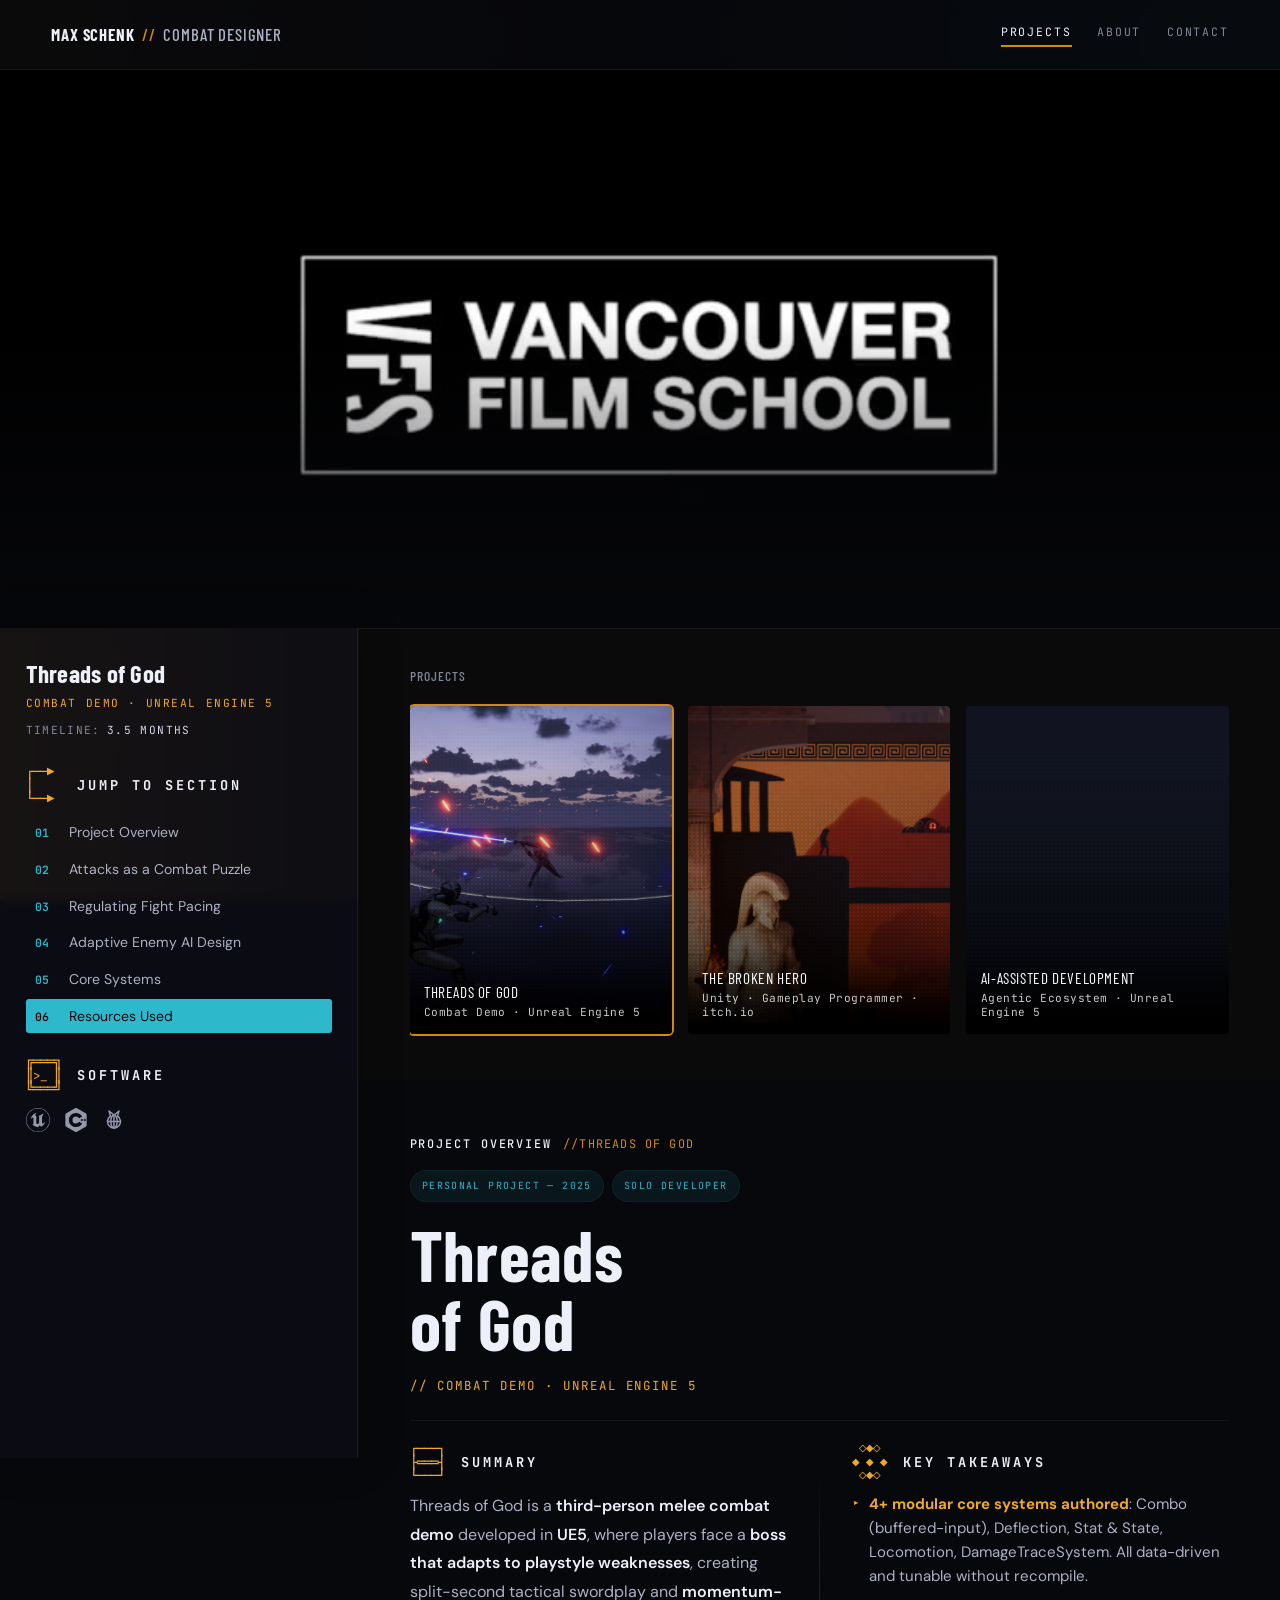
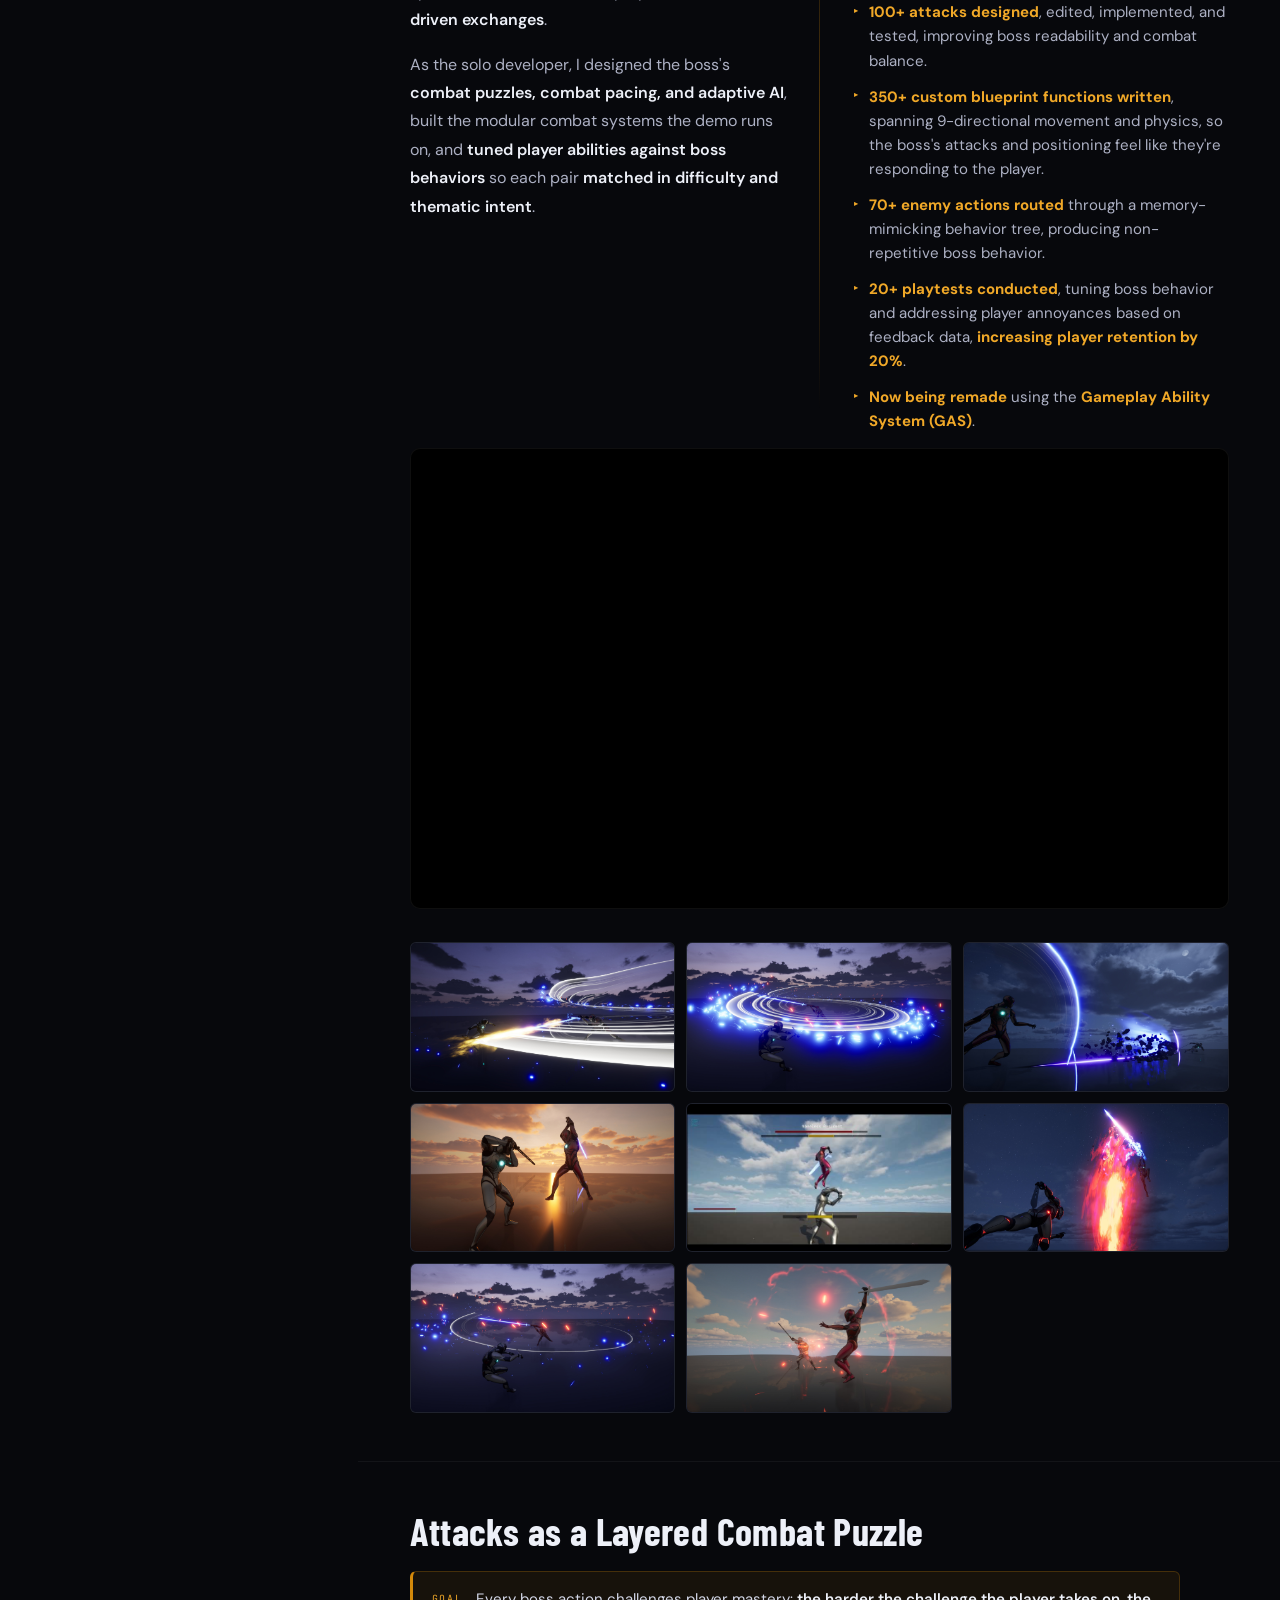
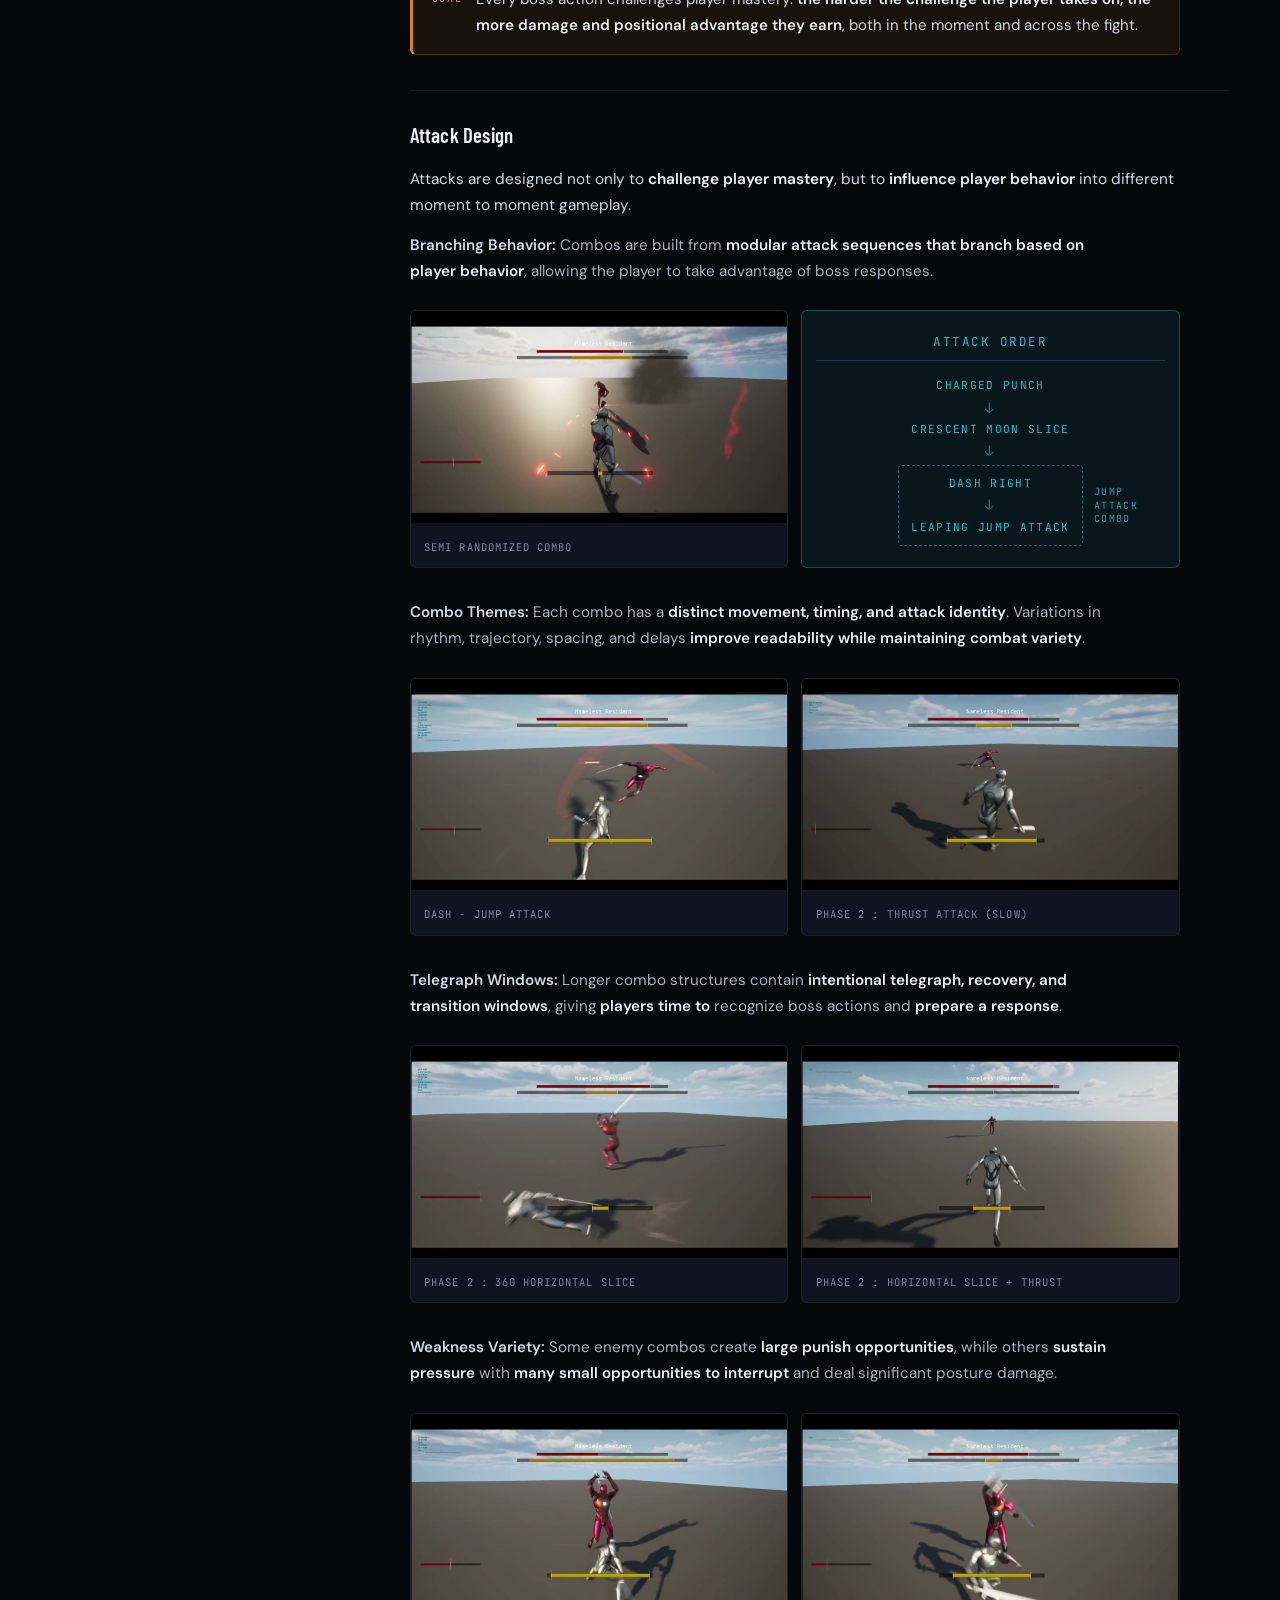
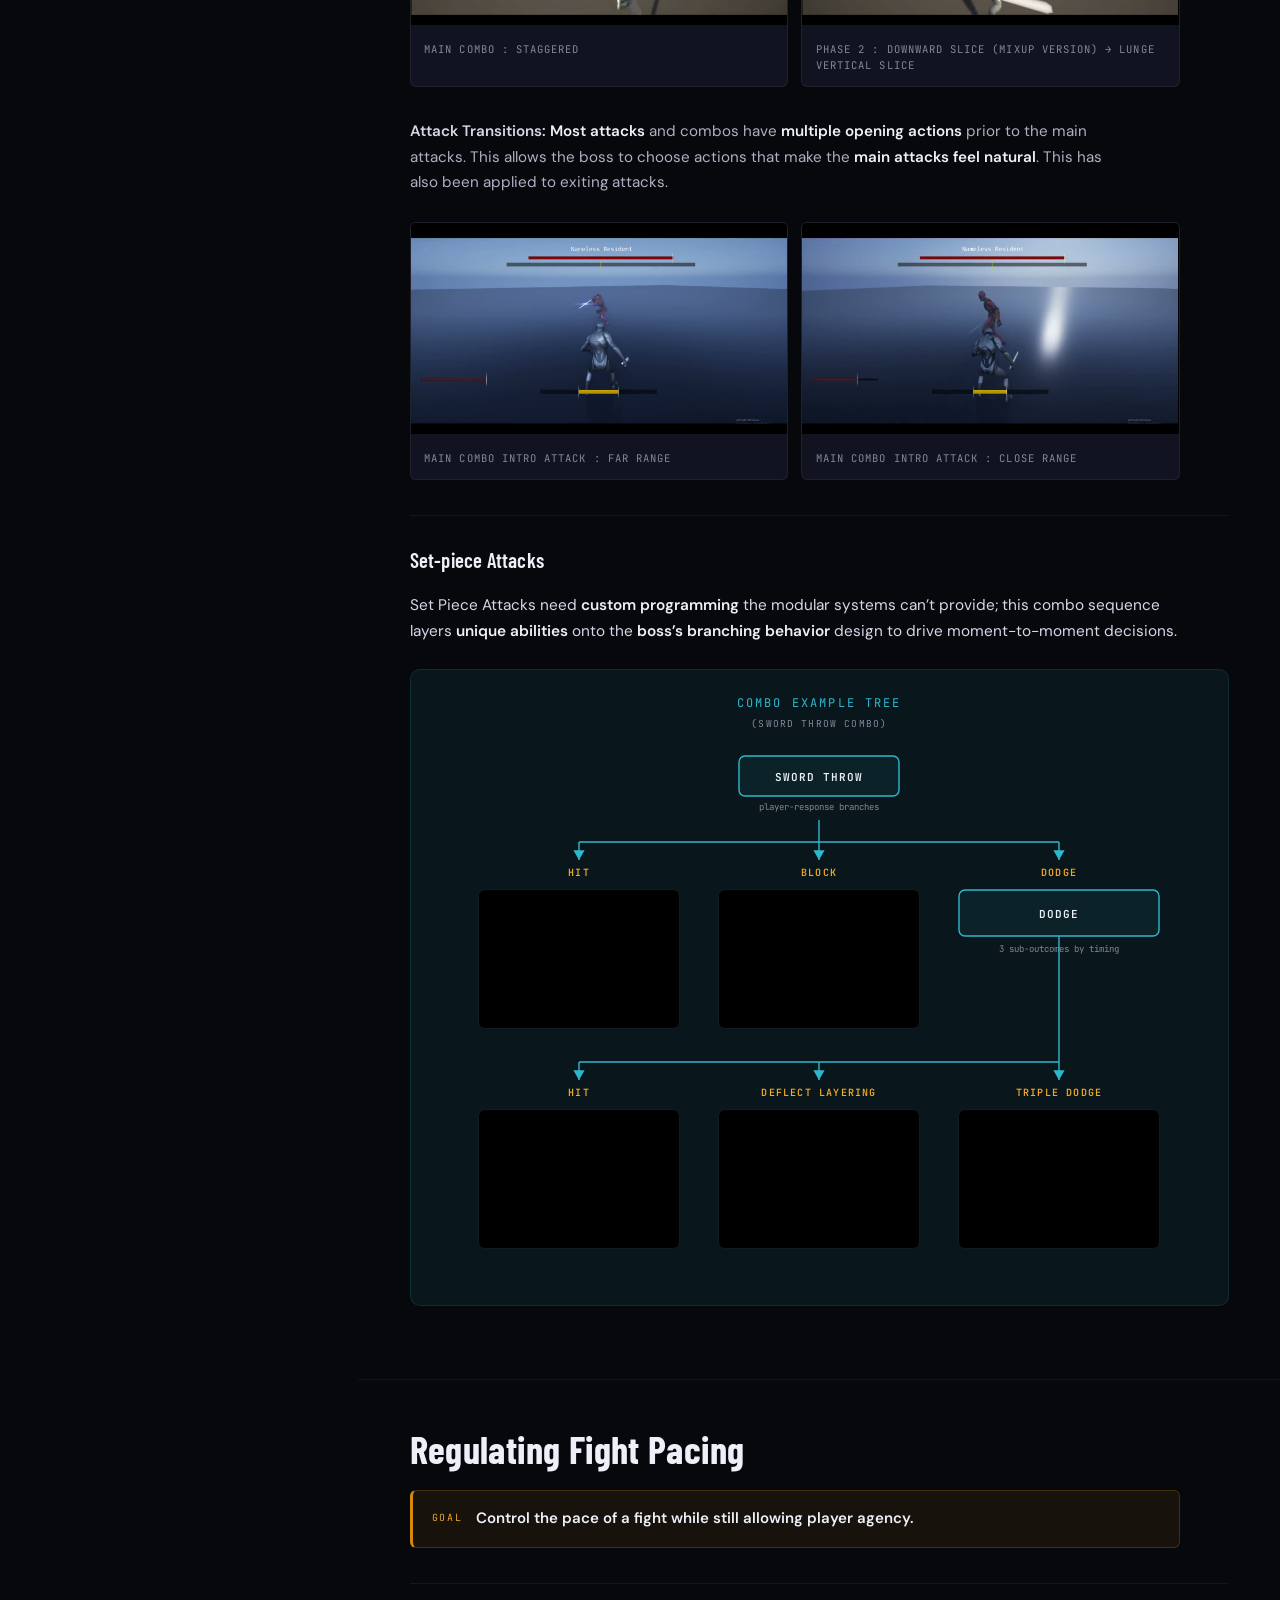
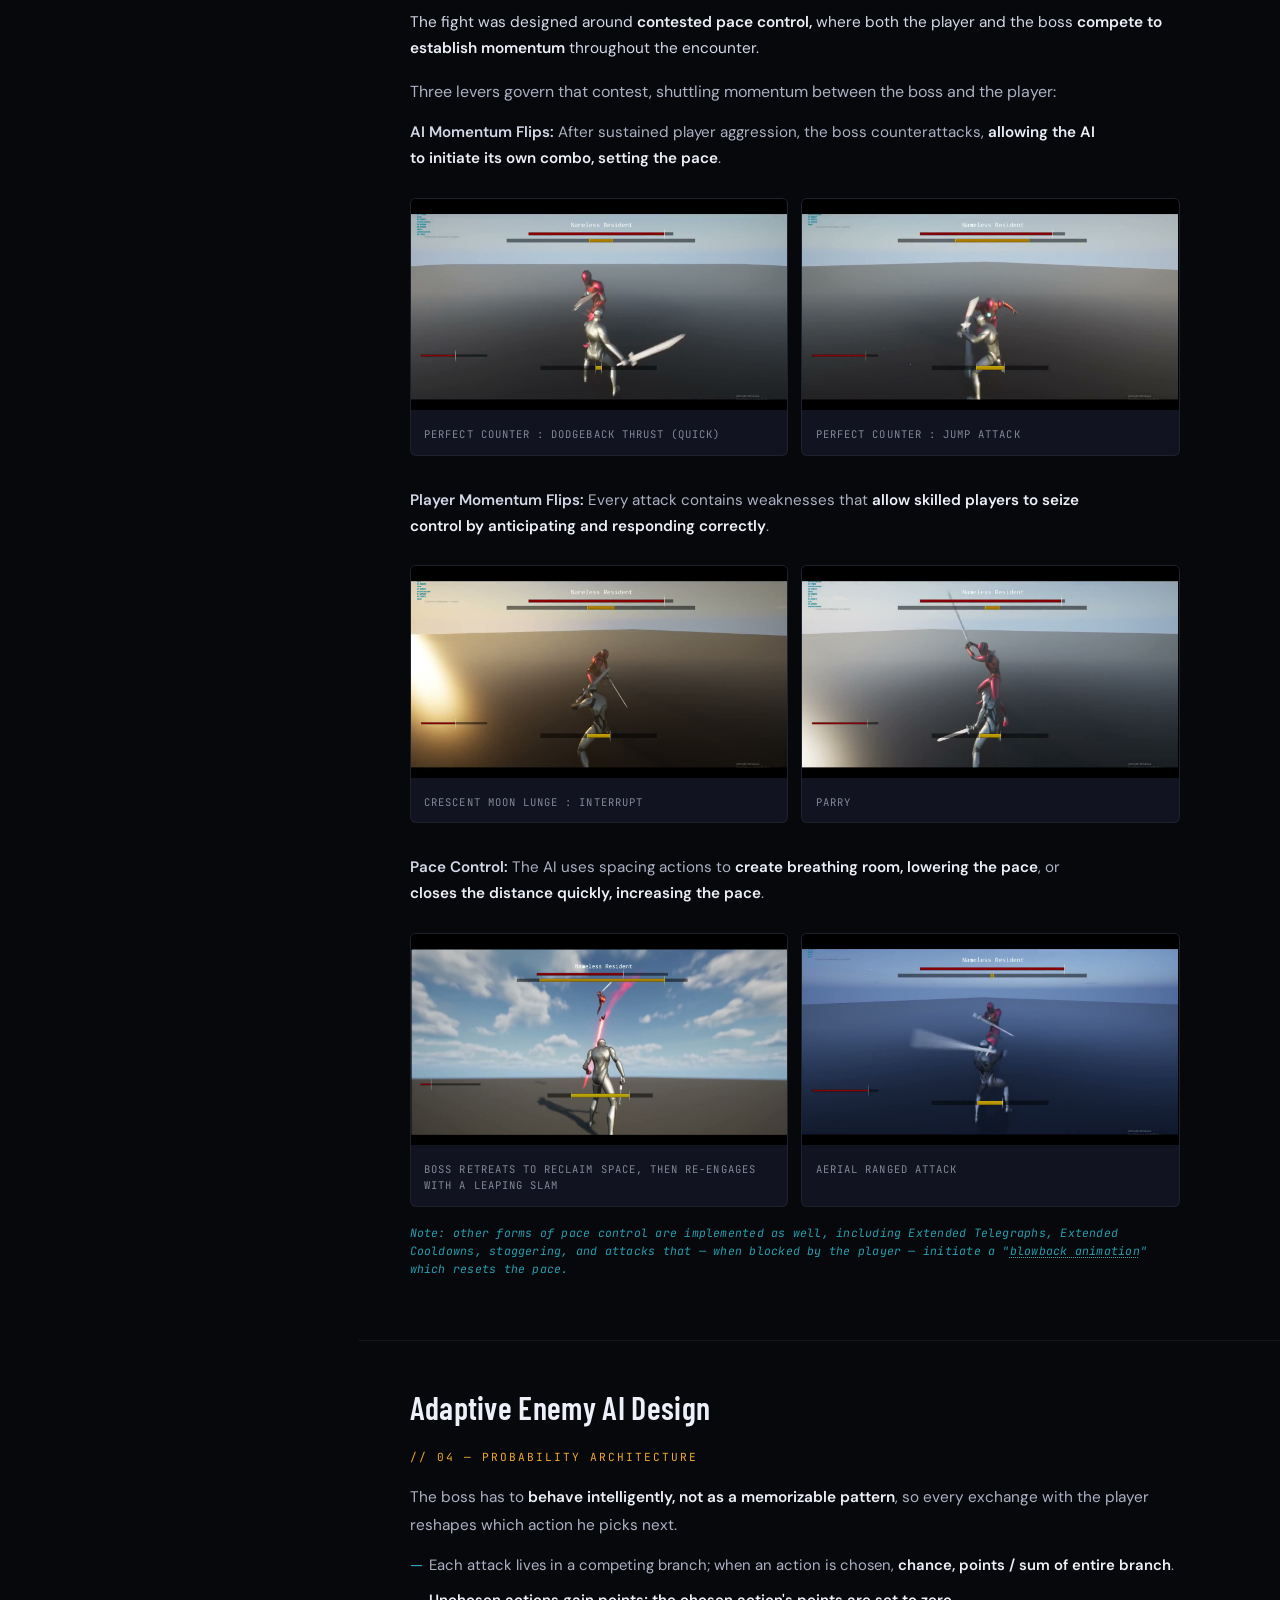
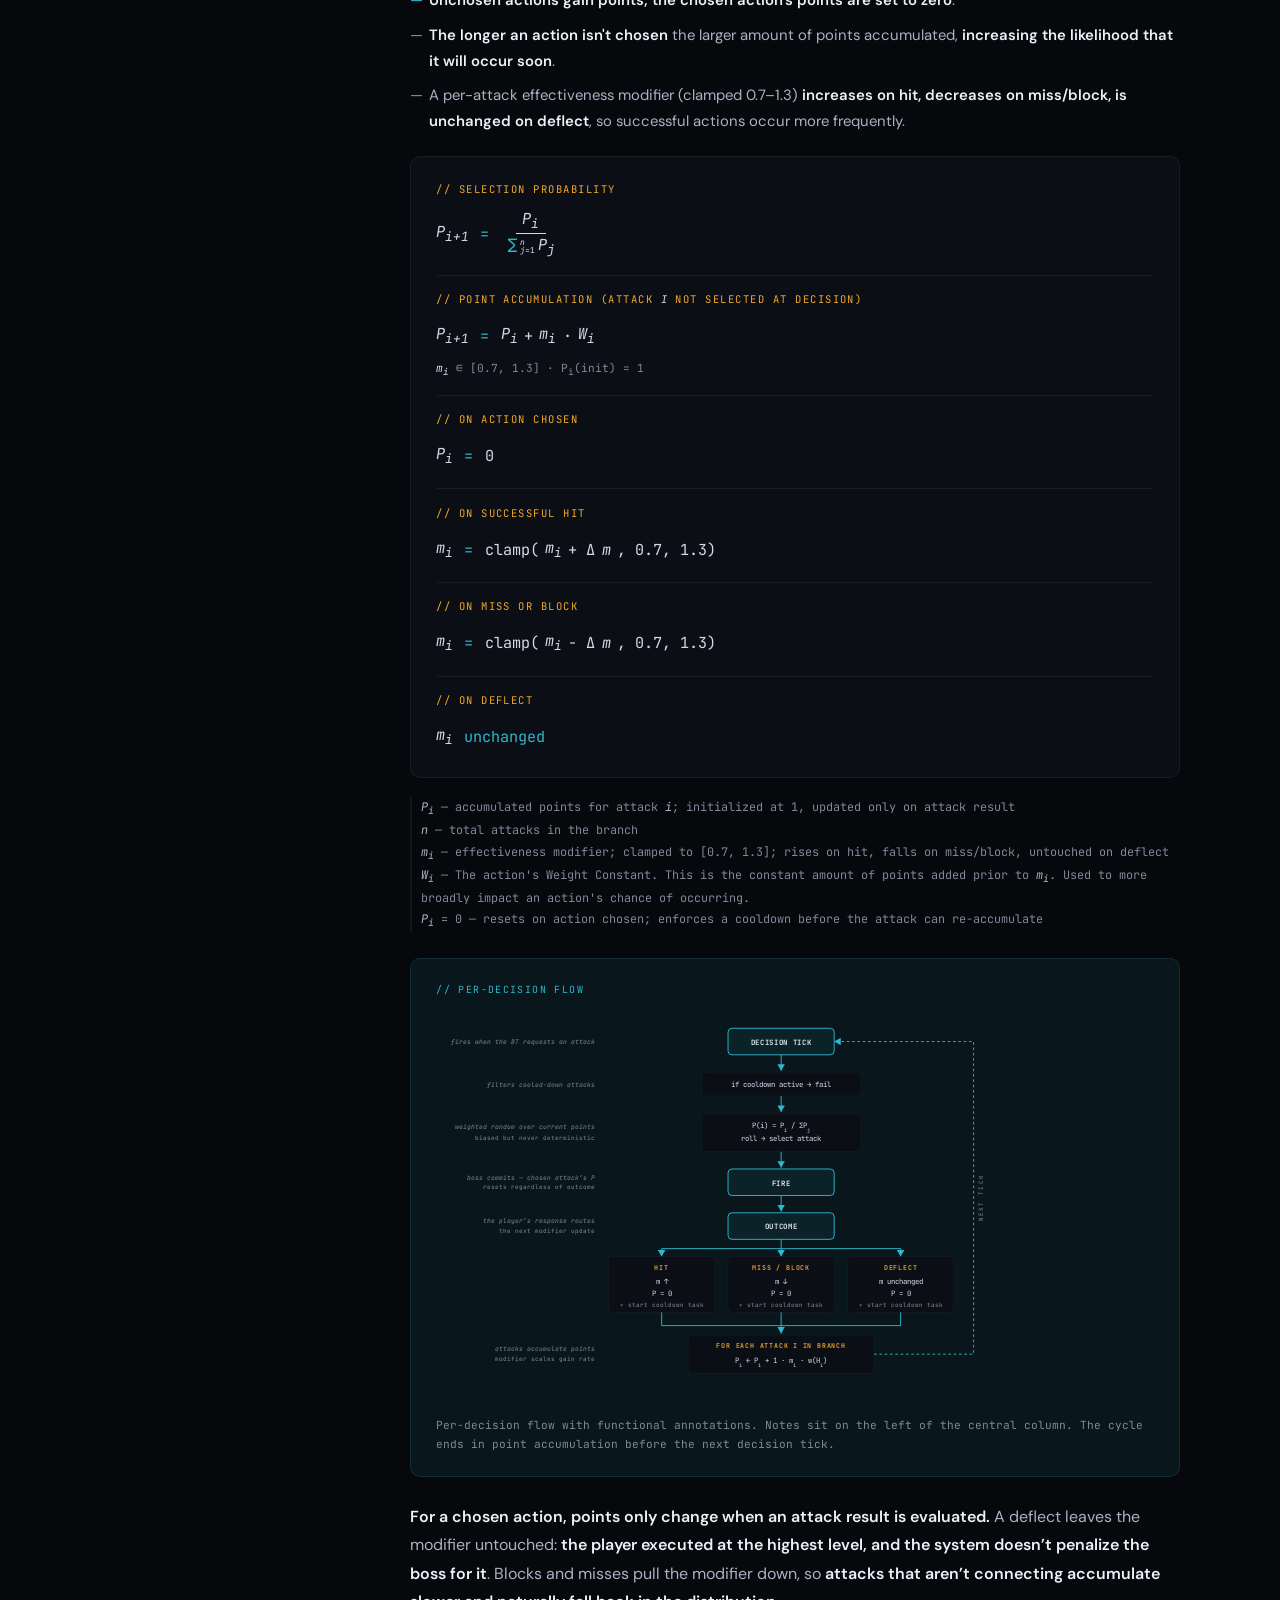
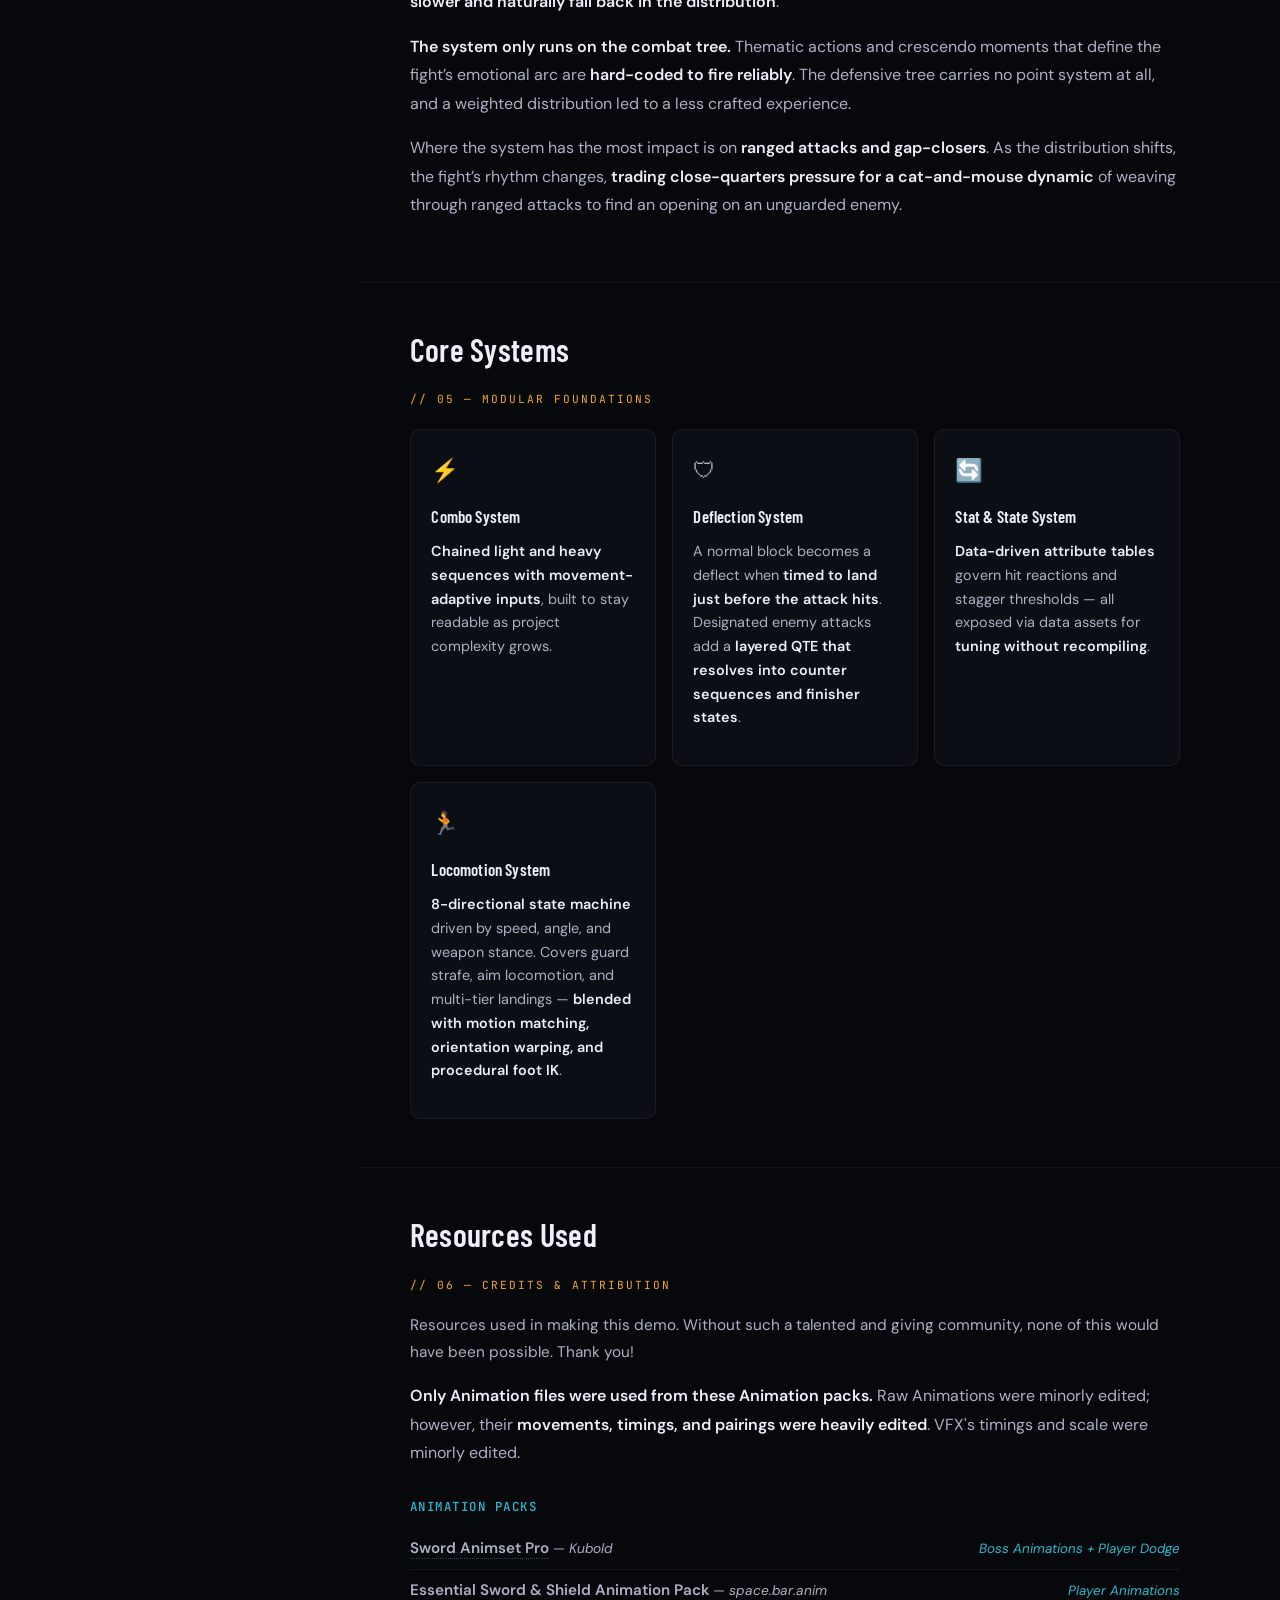
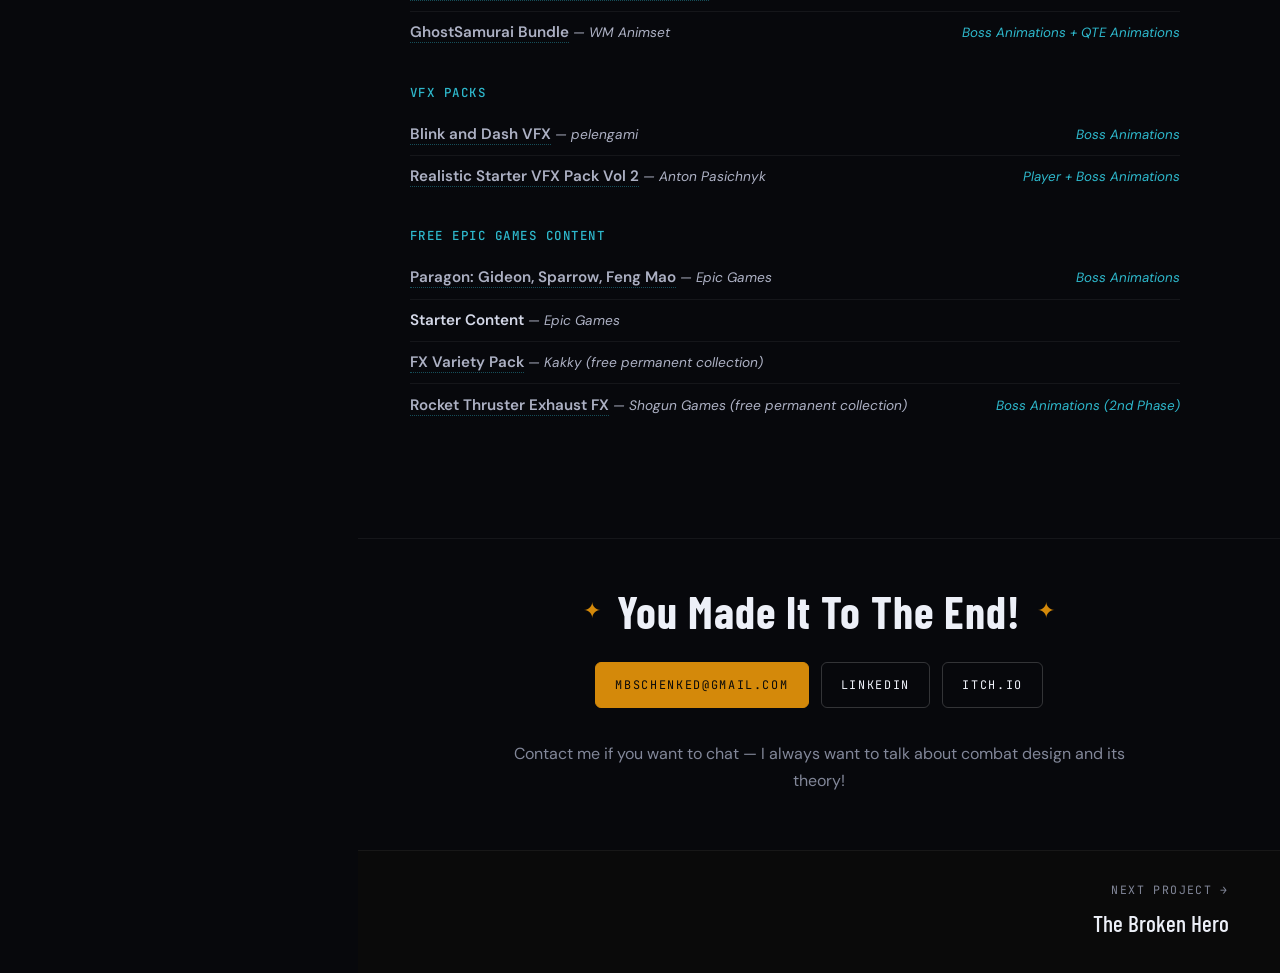
==== commit 706b4d14: "AI scaffold (#ai): A/B-merged result — arm B base + arm A grafts - projects/ai.js: 5-section skeleto" ====
--- a/index.html
+++ b/index.html
@@ -47,6 +47,7 @@
   <!-- Project data files self-register on window.PROJECTS / window.ABOUT before app.js runs -->
   <script src="projects/tog.js"></script>
   <script src="projects/tbh.js"></script>
+  <script src="projects/ai.js"></script>
   <script src="projects/bio.js"></script>
   <script src="app.js"></script>
 </body>
--- a/styles.css
+++ b/styles.css
@@ -24,6 +24,7 @@
 
   --green:        #42c47a;
   --green-dim:    rgba(66,196,122,0.09);
+  --green-border: rgba(66,196,122,0.25);
 
   --text:         #adb1c4;
   --text-bright:  #d4d8e8;
@@ -93,6 +94,19 @@
       rgba(46, 184, 204, 0.22) 100%
     );
 }
+/* AI route swaps the warm side for the green accent. Same stop positions and
+   alpha ramp as the TBH wash — only the left-hand hue changes. */
+body.is-accent-green::before {
+  background:
+    linear-gradient(
+      90deg,
+      rgba(66, 196, 122, 0.30) 0%,
+      rgba(66, 196, 122, 0.14) 22%,
+      rgba(7, 8, 12, 0)        48%,
+      rgba(46, 184, 204, 0.10) 76%,
+      rgba(46, 184, 204, 0.22) 100%
+    );
+}
 
 a { color: inherit; text-decoration: none; }
 ul { list-style: none; }
@@ -183,7 +197,10 @@
   position: sticky;
   top: var(--header-h);
   align-self: start;
-  max-height: calc(100vh - var(--header-h));
+  /* Force full viewport coverage when sticky-pinned — prevents page background
+     from showing below the sidebar's slab when content is shorter than the
+     viewport. Internal overflow-y: auto handles taller content. */
+  height: calc(100vh - var(--header-h));
   overflow-y: auto;
   padding: 2rem 1.6rem 2.5rem;
   border-right: 1px solid var(--border);
@@ -215,6 +232,29 @@
 }
 [data-accent="amber"] .side__project-sub { color: var(--amber-bright); }
 [data-accent="tbh"]   .side__project-sub { color: var(--tbh); }
+[data-accent="green"] .side__project-sub { color: var(--green); }
+
+/* Tighten subtitle's bottom gap when the Timeline pill sits directly below it,
+   so they read as a paired identifier block rather than two separate stanzas. */
+.side__project-sub:has(+ .side__timeline) {
+  margin-bottom: 0.5rem;
+}
+.side__timeline {
+  font-family: var(--font-mono);
+  font-size: 0.7rem;
+  letter-spacing: 0.12em;
+  text-transform: uppercase;
+  display: flex;
+  gap: 0.4rem;
+  align-items: baseline;
+  margin-bottom: 1.6rem;
+}
+.side__timeline-label {
+  color: var(--muted);
+}
+.side__timeline-value {
+  color: var(--text-bright);
+}
 
 /* Sidebar block-label — mono uppercase, no effects. */
 .side__block-label {
@@ -252,13 +292,8 @@
   min-width: 3.2em;
 }
 [data-accent="tbh"] .side__icon { color: var(--tbh); }
-
-.side__summary {
-  font-size: 0.86rem;
-  line-height: 1.6;
-  color: var(--text);
-  margin: 0;
-}
+[data-accent="green"] .side__icon { color: var(--green); }
+
 .side__toc {
   list-style: none;
   padding: 0;
@@ -346,6 +381,7 @@
   transform: translateY(-1px);
 }
 [data-accent="tbh"] .side__tool-icon:hover { color: var(--tbh); }
+[data-accent="green"] .side__tool-icon:hover { color: var(--green); }
 
 /* Hover tooltip — shows the tool name above the icon. */
 .side__tool-icon::after {
@@ -387,12 +423,15 @@
   font-size: 0.7rem;
 }
 [data-accent="tbh"] .side__takeaways li::before { color: var(--tbh); }
+[data-accent="green"] .side__takeaways li::before { color: var(--green); }
 /* Bolded leading-phrase claim inside takeaway bullets — matches past-portfolio
    convention (.bullet-lead { color: --amber-bright; font-weight: 700 }) but
    scoped to .side__takeaways so the body-prose .bullet-lead rule in Combat
-   Puzzle / Fight Pacing is unaffected. Accent-swaps to terracotta on TBH. */
+   Puzzle / Fight Pacing is unaffected. Accent-swaps to terracotta on TBH,
+   green on the AI project. */
 .side__takeaways .bullet-lead { color: var(--amber-bright); font-weight: 700; }
 [data-accent="tbh"] .side__takeaways .bullet-lead { color: var(--tbh); }
+[data-accent="green"] .side__takeaways .bullet-lead { color: var(--green); }
 
 .side__project-link {
   color: var(--text-bright);
@@ -438,6 +477,48 @@
   pointer-events: none;
 }
 
+/* ── Hero scroll-indicator (3 cascading down-triangles, accent-aware) ─────── */
+.hero-scroll-indicator {
+  position: absolute;
+  left: 50%;
+  bottom: 22px;
+  transform: translateX(-50%);
+  z-index: 10;
+  pointer-events: none;
+  color: var(--amber-bright);
+  font-family: var(--font-mono);
+  font-size: 18px;
+  line-height: 1;
+  text-shadow: 0 1px 5px rgba(0,0,0,0.75);
+  transition: opacity 0.4s ease;
+  display: flex;
+  flex-direction: column;
+  align-items: center;
+  gap: 1px;
+}
+[data-accent="tbh"] .hero-scroll-indicator { color: var(--tbh); }
+[data-accent="green"] .hero-scroll-indicator { color: var(--green); }
+.hero-scroll-indicator.is-faded { opacity: 0; }
+.hero-scroll-indicator .hsi-tri {
+  display: block;
+  opacity: 0;
+  animation: hsiTriPulse 1.6s ease-in-out infinite;
+}
+.hero-scroll-indicator .hsi-tri:nth-child(1) { animation-delay: 0s; }
+.hero-scroll-indicator .hsi-tri:nth-child(2) { animation-delay: 0.2s; }
+.hero-scroll-indicator .hsi-tri:nth-child(3) { animation-delay: 0.4s; }
+@keyframes hsiTriPulse {
+  0%, 100% { opacity: 0; transform: translateY(-3px); }
+  50%      { opacity: 1; transform: translateY(0); }
+}
+/* Reduced-motion: pause the indicator pulse + fade-up scroll animations.
+   Combined with the prefers-reduced-motion guard in app.js playVideosInSection,
+   the page goes still — looping clip posters render in place of autoplay. */
+@media (prefers-reduced-motion: reduce) {
+  .hero-scroll-indicator .hsi-tri { animation: none; opacity: 1; }
+  .fade-up { transition: none; opacity: 1; transform: none; }
+}
+
 /* ── Project section (scroll-spy target, one per TOC entry) ─────────────── */
 .proj-section {
   scroll-margin-top: calc(var(--header-h) + 0.6rem);
@@ -473,6 +554,7 @@
   color: var(--amber-bright);
 }
 [data-accent="tbh"] .pillar-num { color: var(--tbh); }
+[data-accent="green"] .pillar-num { color: var(--green); }
 .pillar-title {
   font-family: var(--font-display);
   font-weight: 700;
@@ -615,14 +697,28 @@
   color: var(--muted);
   margin: 0 0 1rem 0;
 }
+/* Tiles are ALWAYS side by side — never wrap to a second row (Max, 2026-08-11).
+   Tiles first shrink evenly (down to 200px each) so the full set fits most
+   desktop widths; only when even that overflows does the row swipe-scroll
+   horizontally, with scroll-snap settling tiles cleanly. Scrollbar hidden —
+   the cut-off tile edge is the affordance. */
 .project-tiles__grid {
-  display: grid;
-  grid-template-columns: repeat(auto-fit, minmax(200px, 320px));
+  display: flex;
+  flex-wrap: nowrap;
   gap: 1rem;
-  justify-content: start;
-}
+  overflow-x: auto;
+  scroll-snap-type: x proximity;
+  -webkit-overflow-scrolling: touch;
+  scrollbar-width: none;              /* Firefox */
+  padding: 3px 0 0.25rem;             /* headroom so hover-lift isn't clipped */
+}
+.project-tiles__grid::-webkit-scrollbar { display: none; }
 .project-tile {
   position: relative;
+  flex: 1 1 0;
+  min-width: 200px;
+  max-width: 320px;
+  scroll-snap-align: start;
   aspect-ratio: 4 / 5;
   overflow: hidden;
   border-radius: 4px;
@@ -696,6 +792,7 @@
 }
 .project-tile.is-current { outline-color: var(--amber); }
 [data-accent="tbh"] .project-tile.is-current { outline-color: var(--tbh); }
+[data-accent="green"] .project-tile.is-current { outline-color: var(--green); }
 
 /* ── Project footer (Last / Next) ────────────────────────────────────────── */
 .proj-footer {
@@ -751,6 +848,7 @@
 }
 [data-accent="amber"] .section-block__num { color: var(--amber-bright); }
 [data-accent="tbh"]   .section-block__num { color: var(--tbh); }
+[data-accent="green"] .section-block__num { color: var(--green); }
 .section-block__title {
   font-family: var(--font-display);
   font-weight: 600;
@@ -776,7 +874,13 @@
   max-width: 70ch;
 }
 .section-prose p + p { margin-top: 1rem; }
-.section-prose strong { color: var(--text-bright); font-weight: 600; }
+/* Inline <strong> highlights in body prose. Bright white + bolder weight
+   for scannability — body text is --text (#adb1c4 grey), so an explicit
+   --white (#edf0f8) is needed to make highlights pop. */
+.section-prose strong {
+  color: var(--white);
+  font-weight: 600;
+}
 .section-prose em { color: var(--text-bright); font-style: italic; }
 .section-prose a { color: var(--cyan); border-bottom: 1px dotted rgba(46,184,204,0.4); }
 .section-prose a:hover { color: var(--white); border-bottom-color: var(--white); }
@@ -811,10 +915,16 @@
   background: var(--tbh-dim);
   border-color: rgba(201,119,58,0.25);
 }
+/* AI project badge variant — green twin of .badge-tbh-c */
+.badge-green-c {
+  color: var(--green);
+  background: var(--green-dim);
+  border-color: var(--green-border);
+}
 .badge-ship {
   color: var(--green);
   background: var(--green-dim);
-  border-color: rgba(66,196,122,0.25);
+  border-color: var(--green-border);
 }
 .meta-pills {
   display: flex;
@@ -873,6 +983,136 @@
 .btn-tbh:focus-visible {
   outline: 2px solid var(--tbh);
   outline-offset: 3px;
+}
+/* AI project CTA button — green twin of .btn-tbh */
+.btn-green {
+  background: var(--green);
+  /* .btn-tbh hardcodes this same value as #07080c; --bg is identical and
+     keeps the "no hex outside :root" rule intact for new code. */
+  color: var(--bg);
+  border-color: var(--green);
+}
+.btn-green:hover {
+  opacity: 0.88;
+}
+.btn-green:focus-visible {
+  outline: 2px solid var(--green);
+  outline-offset: 3px;
+}
+/* Outline button — used by secondary CTAs (contact links in the outro). */
+.btn-ghost {
+  background: transparent;
+  color: var(--white);
+  border-color: rgba(255, 255, 255, 0.18);
+}
+.btn-ghost:hover {
+  border-color: var(--amber);
+  color: var(--amber);
+}
+[data-accent="tbh"] .btn-ghost:hover {
+  border-color: var(--tbh);
+  color: var(--tbh);
+}
+[data-accent="green"] .btn-ghost:hover {
+  border-color: var(--green);
+  color: var(--green);
+}
+.btn-ghost:focus-visible {
+  outline: 2px solid var(--amber);
+  outline-offset: 3px;
+}
+[data-accent="tbh"] .btn-ghost:focus-visible {
+  outline-color: var(--tbh);
+}
+[data-accent="green"] .btn-ghost:focus-visible {
+  outline-color: var(--green);
+}
+
+/* ── Project outro ────────────────────────────────────────────────────────
+   Rendered after all sections, before the next-project footer. Heading
+   glow + spark twinkle are gated on .visible so they trigger when the
+   section scrolls into view, not on every layout. */
+.proj-outro {
+  margin-top: 4rem;
+  padding: 3rem 0 3.5rem;
+  text-align: center;
+  border-top: 1px solid var(--border);
+}
+.proj-outro__headline {
+  display: flex;
+  align-items: center;
+  justify-content: center;
+  gap: 1rem;
+  margin-bottom: 1.6rem;
+}
+.proj-outro__title {
+  font-family: var(--font-display);
+  font-weight: 700;
+  font-size: clamp(1.8rem, 4.5vw, 2.8rem);
+  letter-spacing: 0.02em;
+  color: var(--white);
+  margin: 0;
+  line-height: 1.1;
+}
+.proj-outro.visible .proj-outro__title {
+  animation: proj-outro-glow 2.6s ease-in-out infinite alternate;
+}
+@keyframes proj-outro-glow {
+  from { text-shadow: 0 0 12px rgba(212, 137, 10, 0.30); }
+  to   { text-shadow: 0 0 28px rgba(212, 137, 10, 0.70), 0 0 50px rgba(212, 137, 10, 0.28); }
+}
+[data-accent="tbh"] .proj-outro.visible .proj-outro__title {
+  animation: proj-outro-glow-tbh 2.6s ease-in-out infinite alternate;
+}
+@keyframes proj-outro-glow-tbh {
+  from { text-shadow: 0 0 12px rgba(201, 119, 58, 0.30); }
+  to   { text-shadow: 0 0 28px rgba(201, 119, 58, 0.70), 0 0 50px rgba(201, 119, 58, 0.28); }
+}
+[data-accent="green"] .proj-outro.visible .proj-outro__title {
+  animation: proj-outro-glow-green 2.6s ease-in-out infinite alternate;
+}
+@keyframes proj-outro-glow-green {
+  from { text-shadow: 0 0 12px rgba(66, 196, 122, 0.30); }
+  to   { text-shadow: 0 0 28px rgba(66, 196, 122, 0.70), 0 0 50px rgba(66, 196, 122, 0.28); }
+}
+
+.proj-outro__spark {
+  font-size: 1.4rem;
+  color: var(--amber);
+  display: inline-block;
+  opacity: 0;
+  transform: scale(0.3) rotate(-180deg);
+  transition: opacity 0.7s ease 0.3s, transform 0.7s cubic-bezier(.34, 1.56, .64, 1) 0.3s;
+}
+[data-accent="tbh"] .proj-outro__spark { color: var(--tbh); }
+[data-accent="green"] .proj-outro__spark { color: var(--green); }
+.proj-outro.visible .proj-outro__spark {
+  opacity: 1;
+  transform: scale(1) rotate(0);
+  animation: proj-outro-twinkle 2.4s ease-in-out infinite 1s;
+}
+@keyframes proj-outro-twinkle {
+  0%, 100% { opacity: 1; transform: scale(1) rotate(0); }
+  50%      { opacity: 0.55; transform: scale(0.78) rotate(180deg); }
+}
+
+.proj-outro__contact {
+  display: flex;
+  justify-content: center;
+  flex-wrap: wrap;
+  gap: 0.75rem;
+  margin-bottom: 2rem;
+}
+.proj-outro__signoff {
+  max-width: 640px;
+  margin: 0 auto;
+  font-size: 1rem;
+  line-height: 1.7;
+  color: var(--muted);
+}
+@media (max-width: 700px) {
+  .proj-outro { padding: 2.4rem 0 2.8rem; }
+  .proj-outro__headline { gap: 0.6rem; }
 }
 
 /* ── Header section ──────────────────────────────────────────────────────── */
@@ -896,6 +1136,7 @@
   margin-top: 0.2rem;
 }
 [data-accent="tbh"] .sec-header__bigtitle { color: var(--tbh); }
+[data-accent="green"] .sec-header__bigtitle { color: var(--green); }
 .sec-header__subtitle {
   font-family: var(--font-mono);
   font-size: 0.78rem;
@@ -905,12 +1146,185 @@
   margin-top: 0.2rem;
 }
 [data-accent="tbh"] .sec-header__subtitle { color: var(--tbh); }
+[data-accent="green"] .sec-header__subtitle { color: var(--green); }
 .sec-header__body {
   max-width: 56ch;
 }
 .sec-header__cta-row {
   margin-top: 0.4rem;
 }
+
+/* Numbered eyebrow row — "01  Project Overview  //ProjectName"
+   Sits above the bigtitle on header-type sections. Numbered chip uses
+   the project accent so it threads with the rest of the page colorway. */
+.sec-header__eyebrow {
+  display: flex;
+  align-items: center;
+  gap: 0.7rem;
+  font-family: var(--font-mono);
+  font-size: 0.74rem;
+  letter-spacing: 0.16em;
+  text-transform: uppercase;
+  margin-bottom: 0.1rem;
+}
+.sec-header__num {
+  display: inline-flex;
+  align-items: center;
+  justify-content: center;
+  min-width: 1.7rem;
+  height: 1.7rem;
+  padding: 0 0.35rem;
+  border: 1px solid var(--amber);
+  color: var(--amber);
+  font-weight: 600;
+  font-size: 0.78rem;
+  letter-spacing: 0.06em;
+}
+[data-accent="tbh"] .sec-header__num {
+  border-color: var(--tbh);
+  color: var(--tbh);
+}
+[data-accent="green"] .sec-header__num {
+  border-color: var(--green);
+  color: var(--green);
+}
+.sec-header__sec-label {
+  color: var(--white);
+  font-weight: 500;
+}
+.sec-header__sec-subtitle {
+  color: var(--amber);
+  font-weight: 400;
+  letter-spacing: 0.1em;
+}
+[data-accent="tbh"] .sec-header__sec-subtitle { color: var(--tbh); }
+[data-accent="green"] .sec-header__sec-subtitle { color: var(--green); }
+
+/* Title row — title+subtitle on the left, autoplaying clip on the right.
+   Only activated when section data ships a titleVideo field; falls back to a
+   single column at narrow viewports so the video drops below the title. */
+.sec-header__title-row.has-video {
+  display: grid;
+  grid-template-columns: 1fr clamp(280px, 32vw, 460px);
+  gap: 2rem;
+  align-items: end;
+}
+.sec-header__title-col {
+  display: flex;
+  flex-direction: column;
+  gap: 0.2rem;
+  min-width: 0;
+}
+.sec-header__title-video {
+  aspect-ratio: 16 / 9;
+  border-radius: var(--radius);
+  overflow: hidden;
+  border: 1px solid var(--border);
+  background: #000;
+  align-self: end;
+}
+.sec-header__title-video video {
+  width: 100%;
+  height: 100%;
+  display: block;
+  object-fit: cover;
+}
+.sec-header__title-video iframe {
+  width: 100%;
+  height: 100%;
+  display: block;
+  border: 0;
+}
+@media (max-width: 700px) {
+  .sec-header__title-row.has-video {
+    grid-template-columns: 1fr;
+    gap: 1rem;
+  }
+  .sec-header__title-video { max-width: 460px; }
+}
+
+/* Two-column overview body — left=high-concept summary, right=design focuses.
+   Falls back to single column at the mobile breakpoint. Inline <strong> is
+   the scannability hook for both columns. */
+.sec-header__overview {
+  display: grid;
+  grid-template-columns: 1fr 1px 1fr;
+  gap: 2rem;
+  margin-top: 0.6rem;
+  padding-top: 1.3rem;
+  border-top: 1px solid var(--border);
+}
+.sec-header__overview-divider {
+  width: 1px;
+  background: linear-gradient(180deg, transparent 4%, var(--amber) 50%, transparent 96%);
+  opacity: 0.4;
+}
+[data-accent="tbh"] .sec-header__overview-divider {
+  background: linear-gradient(180deg, transparent 4%, var(--tbh) 50%, transparent 96%);
+}
+[data-accent="green"] .sec-header__overview-divider {
+  background: linear-gradient(180deg, transparent 4%, var(--green) 50%, transparent 96%);
+}
+.sec-header__overview-col {
+  max-width: none;
+  font-size: 0.96rem;
+  line-height: 1.7;
+}
+.sec-header__overview-col p {
+  margin: 0 0 0.75rem;
+}
+.sec-header__overview-col p:last-child { margin-bottom: 0; }
+.sec-header__overview-col strong {
+  color: var(--white);
+  font-weight: 600;
+}
+@media (max-width: 700px) {
+  .sec-header__overview {
+    grid-template-columns: 1fr;
+    gap: 1rem;
+    padding-top: 1rem;
+  }
+  .sec-header__overview-divider { display: none; }
+}
+
+/* Inline Key Takeaways list in the overview left column. Visual treatment
+   mirrors .side__takeaways but sized for the body context. Triggered when
+   the header section sets takeawaysInline:true. */
+/* Reset the sidebar-row top margin when used inside any overview column
+   — the column itself already starts at the grid's top edge, so both the
+   --lead Summary glyph header and the --takeaways Key Takeaways glyph
+   header sit flush with the top edge (otherwise the labels drift apart
+   vertically). */
+.sec-header__overview-col .side__block-row { margin-top: 0; }
+.overview-takeaways {
+  list-style: none;
+  margin: 0;
+  padding: 0;
+  display: flex;
+  flex-direction: column;
+  gap: 0.75rem;
+}
+.overview-takeaways li {
+  font-size: 0.94rem;
+  line-height: 1.6;
+  color: var(--text);
+  padding-left: 1.1rem;
+  position: relative;
+}
+.overview-takeaways li::before {
+  content: "▸";
+  position: absolute;
+  left: 0;
+  top: 0.05em;
+  color: var(--amber-bright);
+  font-family: var(--font-mono);
+  font-size: 0.85rem;
+}
+[data-accent="tbh"] .overview-takeaways li::before { color: var(--tbh); }
+[data-accent="green"] .overview-takeaways li::before { color: var(--green); }
+.overview-takeaways .bullet-lead { color: var(--amber-bright); font-weight: 700; }
+[data-accent="tbh"] .overview-takeaways .bullet-lead { color: var(--tbh); }
+[data-accent="green"] .overview-takeaways .bullet-lead { color: var(--green); }
 
 /* ── Media section ───────────────────────────────────────────────────────── */
 .sec-media__frame {
@@ -950,6 +1364,23 @@
 }
 
 /* ── Gallery section ─────────────────────────────────────────────────────── */
+.sec-gallery__featured {
+  aspect-ratio: 16 / 9;
+  border-radius: var(--radius);
+  overflow: hidden;
+  border: 1px solid var(--border);
+  background: #000;
+  margin-bottom: 1.2rem;
+}
+.sec-gallery__featured iframe,
+.sec-gallery__featured video {
+  width: 100%;
+  height: 100%;
+  display: block;
+  border: 0;
+  object-fit: cover;
+}
+
 .gallery-grid {
   display: grid;
   grid-template-columns: repeat(auto-fill, minmax(220px, 1fr));
@@ -1003,12 +1434,17 @@
   border-bottom: 1px dotted var(--cyan-dim);
 }
 .di-bullet-text a:hover { color: var(--white); border-bottom-color: var(--white); }
+/* Flex-wrap layout sizes every tile at one 2-col cell, regardless of count.
+   1 clip = left-aligned half tile; 2 clips = pair; 3 clips wrap to 2-on-top
+   + 1-on-bottom (no lopsided empty grid cells). */
 .di-clips-row {
-  display: grid;
-  grid-template-columns: 1fr 1fr;
+  display: flex;
+  flex-wrap: wrap;
   gap: 0.85rem;
 }
 .dm-figure {
+  flex: 0 0 calc((100% - 0.85rem) / 2);
+  min-width: 0;
   display: flex;
   flex-direction: column;
   gap: 0.5rem;
@@ -1031,6 +1467,86 @@
   color: var(--muted);
   padding: 0.55rem 0.85rem 0.75rem;
   line-height: 1.5;
+}
+.di-bullet-note {
+  font-family: var(--font-mono);
+  font-style: italic;
+  font-size: 0.72rem;
+  letter-spacing: 0.02em;
+  color: var(--cyan);
+  line-height: 1.55;
+  margin: 0.4rem 0 0;
+  opacity: 0.85;
+}
+.di-vfx-note {
+  flex: 0 0 calc((100% - 0.85rem) / 2);
+  min-width: 0;
+  font-family: var(--font-mono);
+  font-size: 0.7rem;
+  letter-spacing: 0.12em;
+  text-transform: uppercase;
+  color: var(--cyan);
+  line-height: 1.5;
+  display: flex;
+  flex-direction: column;
+  justify-content: center;
+  align-items: center;
+  gap: 0.4rem;
+  padding: 1rem 0.85rem;
+  text-align: center;
+  background: var(--cyan-dim);
+  border: 1px solid rgba(46, 184, 204, 0.35);
+  border-radius: calc(var(--radius) - 4px);
+}
+.di-vfx-step {
+  color: var(--cyan);
+}
+.di-vfx-arrow {
+  color: var(--cyan);
+  opacity: 0.55;
+  font-size: 0.9rem;
+  line-height: 1;
+}
+.di-vfx-title {
+  font-family: var(--font-mono);
+  font-size: 0.78rem;
+  letter-spacing: 0.2em;
+  text-transform: uppercase;
+  color: var(--cyan);
+  margin-bottom: 0.6rem;
+  padding-bottom: 0.55rem;
+  border-bottom: 1px solid rgba(46, 184, 204, 0.25);
+  width: 100%;
+}
+.di-vfx-group {
+  display: grid;
+  grid-template-columns: 1fr auto 1fr;
+  align-items: center;
+  align-self: stretch;
+  column-gap: 0.7rem;
+}
+.di-vfx-group-stack {
+  grid-column: 2;
+  display: flex;
+  flex-direction: column;
+  align-items: center;
+  gap: 0.4rem;
+  padding: 0.55rem 0.75rem;
+  border: 1px dashed rgba(46, 184, 204, 0.5);
+  border-radius: 4px;
+}
+.di-vfx-group-label {
+  grid-column: 3;
+  justify-self: start;
+  font-family: var(--font-mono);
+  font-size: 0.62rem;
+  letter-spacing: 0.14em;
+  text-transform: uppercase;
+  color: var(--cyan);
+  opacity: 0.85;
+  max-width: 6rem;
+  line-height: 1.35;
+  text-align: left;
 }
 
 /* ── Shared section-internal primitives ──────────────────────────────────── */
@@ -1331,7 +1847,7 @@
 }
 .eq-num {
   padding: 0 0.4rem 0.1rem;
-  border-bottom: 1px solid var(--border);
+  border-bottom: 1px solid var(--text-bright);
 }
 .eq-den {
   padding: 0.1rem 0.4rem 0;
@@ -1426,7 +1942,7 @@
   letter-spacing: 0.18em;
   text-transform: uppercase;
   color: var(--cyan);
-  margin: 1.5rem 0 0.2rem;
+  margin: 0 0 0.2rem;
 }
 .lc-tree-subheader {
   text-align: center;
@@ -1502,6 +2018,13 @@
   padding-top: 0.18rem;
   white-space: nowrap;
 }
+/* .dm-tldr was amber-hardcoded (only TOG used it until #ai) — accent-aware now. */
+[data-accent="green"] .dm-tldr {
+  background: var(--green-dim);
+  border-color: var(--green-border);
+  border-left-color: var(--green);
+}
+[data-accent="green"] .dm-tldr-tag { color: var(--green); }
 .dm-tldr-text {
   font-size: 0.94rem;
   line-height: 1.7;
@@ -1562,8 +2085,8 @@
 
 /* ── Responsive tweaks for new section types ─────────────────────────────── */
 @media (max-width: 700px) {
-  .di-clips-row {
-    grid-template-columns: 1fr;
+  .dm-figure {
+    flex-basis: 100%;
   }
   .sec-header__bigtitle { font-size: clamp(2.2rem, 9vw, 3rem); }
 }
@@ -2043,3 +2566,121 @@
     display: none;
   }
 }
+
+/* ═══════════════════════════════════════════════════════════════════════════
+   Hover-preview tooltip
+   Inline trigger word with a small floating video popup. Used to give a quick
+   visual glossary entry without committing to a full figure. JS hook in
+   app.js wires play-on-hover so the hidden video doesn't consume cycles.
+   ═══════════════════════════════════════════════════════════════════════════ */
+.preview-trigger {
+  position: relative;
+  text-decoration: underline dotted;
+  text-decoration-color: var(--cyan);
+  text-underline-offset: 2px;
+  cursor: help;
+}
+.preview-popup {
+  position: absolute;
+  bottom: calc(100% + 0.5rem);
+  left: 50%;
+  transform: translateX(-50%);
+  width: 280px;
+  padding: 6px;
+  background: rgba(8, 12, 20, 0.96);
+  border: 1px solid var(--cyan);
+  border-radius: 6px;
+  box-shadow: 0 8px 24px rgba(0, 0, 0, 0.6);
+  z-index: 50;
+  opacity: 0;
+  visibility: hidden;
+  pointer-events: none;
+  transition: opacity 0.18s ease, visibility 0.18s ease;
+}
+.preview-popup video {
+  display: block;
+  width: 100%;
+  height: auto;
+  border-radius: 4px;
+}
+.preview-popup-caption {
+  display: block;
+  margin-top: 5px;
+  font-family: var(--font-mono);
+  font-size: 0.65rem;
+  line-height: 1.2;
+  color: var(--cyan);
+  text-align: center;
+  letter-spacing: 0.5px;
+}
+.preview-trigger:hover .preview-popup,
+.preview-trigger:focus-within .preview-popup {
+  opacity: 1;
+  visibility: visible;
+}
+
+/* ═══════════════════════════════════════════════════════════════════════════
+   Resources Used section — credits/attribution
+   ═══════════════════════════════════════════════════════════════════════════ */
+.resource-group {
+  margin-top: 1.75rem;
+}
+.resource-group h4 {
+  font-family: var(--font-mono);
+  font-size: 0.78rem;
+  color: var(--cyan);
+  text-transform: uppercase;
+  letter-spacing: 1.5px;
+  margin: 0 0 0.6rem 0;
+  font-weight: 500;
+}
+.resource-list {
+  list-style: none;
+  padding: 0;
+  margin: 0;
+}
+.resource-list li {
+  display: flex;
+  justify-content: space-between;
+  align-items: baseline;
+  gap: 1rem;
+  padding: 0.45rem 0;
+  border-bottom: 1px solid var(--border);
+  color: var(--text);
+  font-size: 0.95rem;
+}
+.resource-list li:last-child {
+  border-bottom: none;
+}
+.resource-list .resource-main {
+  flex: 1 1 auto;
+}
+.resource-list strong {
+  color: var(--text-bright);
+  font-weight: 600;
+}
+.resource-list .resource-main a {
+  color: inherit;
+  text-decoration: none;
+  border-bottom: 1px dotted rgba(46, 184, 204, 0.4);
+  transition: color 0.15s ease, border-bottom-color 0.15s ease;
+}
+.resource-list .resource-main a:hover {
+  color: var(--cyan);
+  border-bottom-color: var(--cyan);
+}
+.resource-list .resource-main a strong {
+  color: inherit;
+}
+.resource-list .resource-author {
+  color: var(--text);
+  font-style: italic;
+  font-size: 0.9em;
+}
+.resource-list .resource-role {
+  color: var(--cyan);
+  font-style: italic;
+  font-size: 0.88em;
+  text-align: right;
+  flex-shrink: 0;
+}
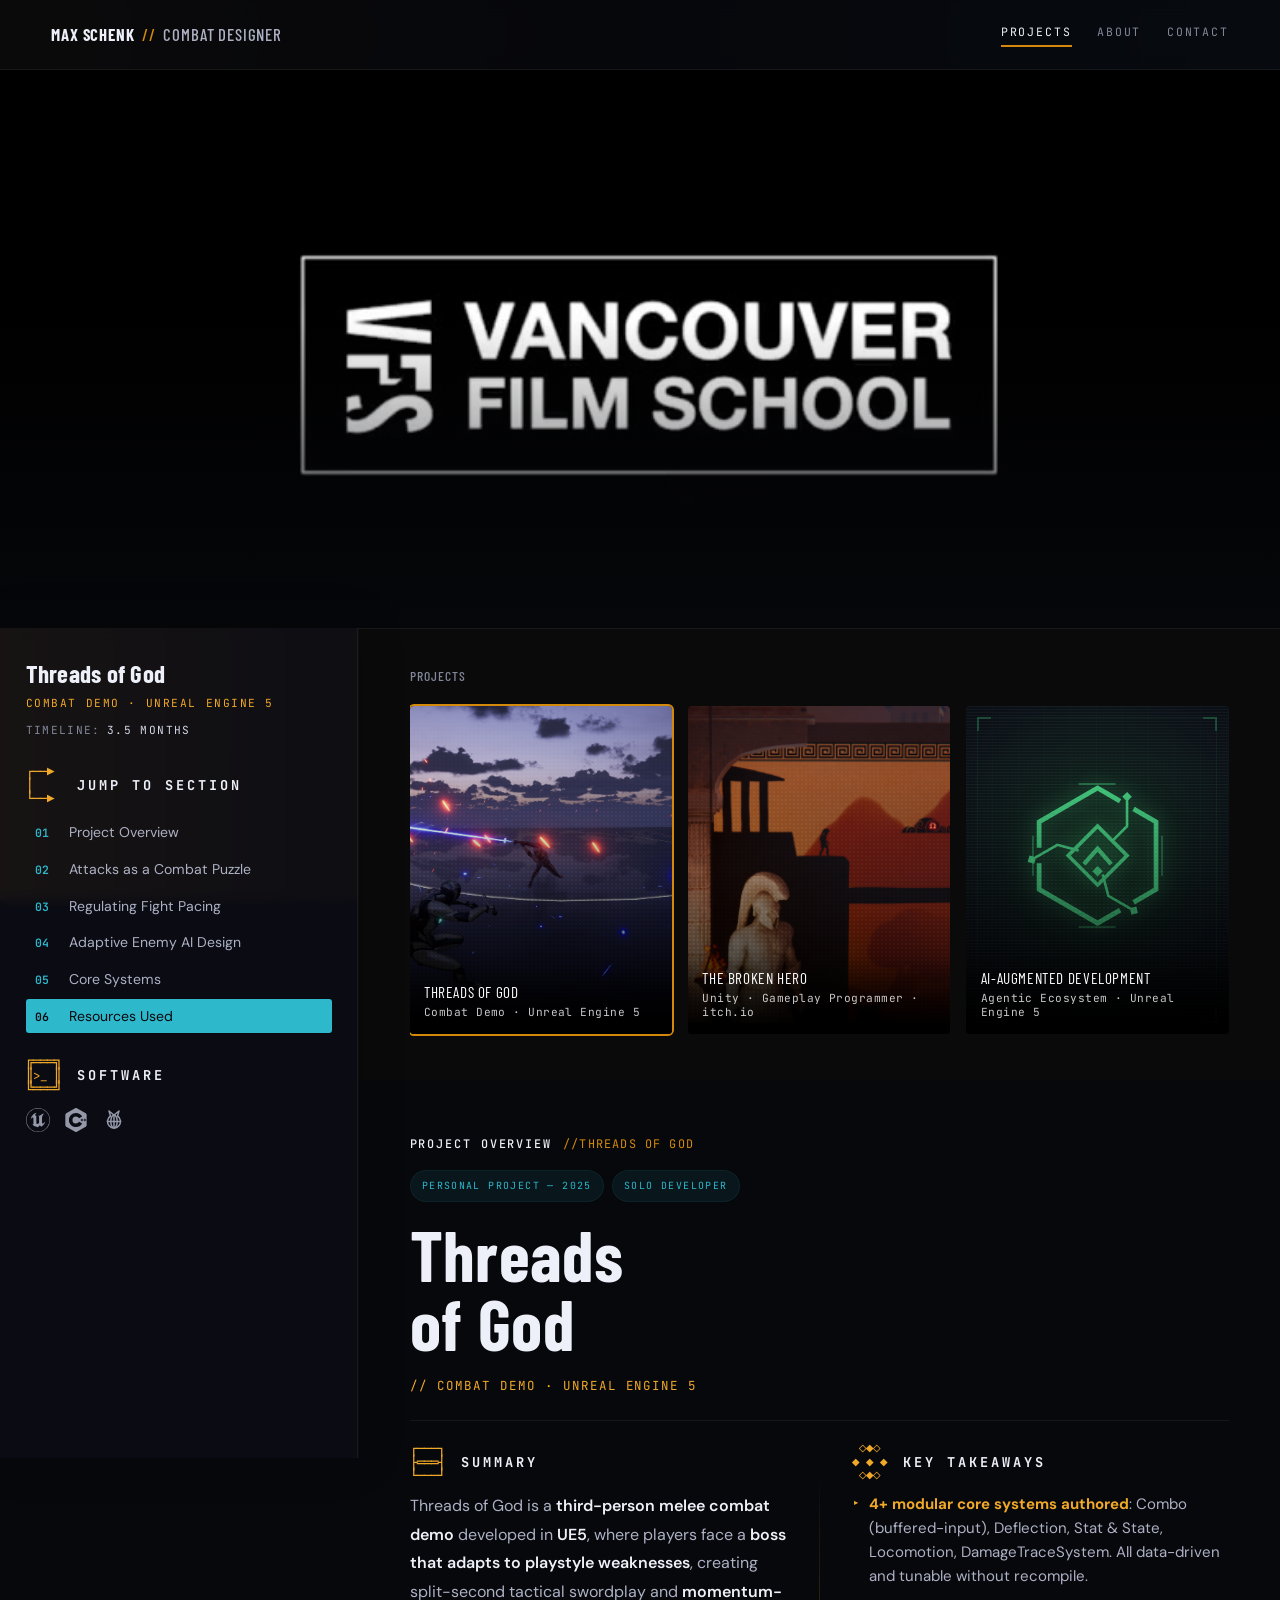
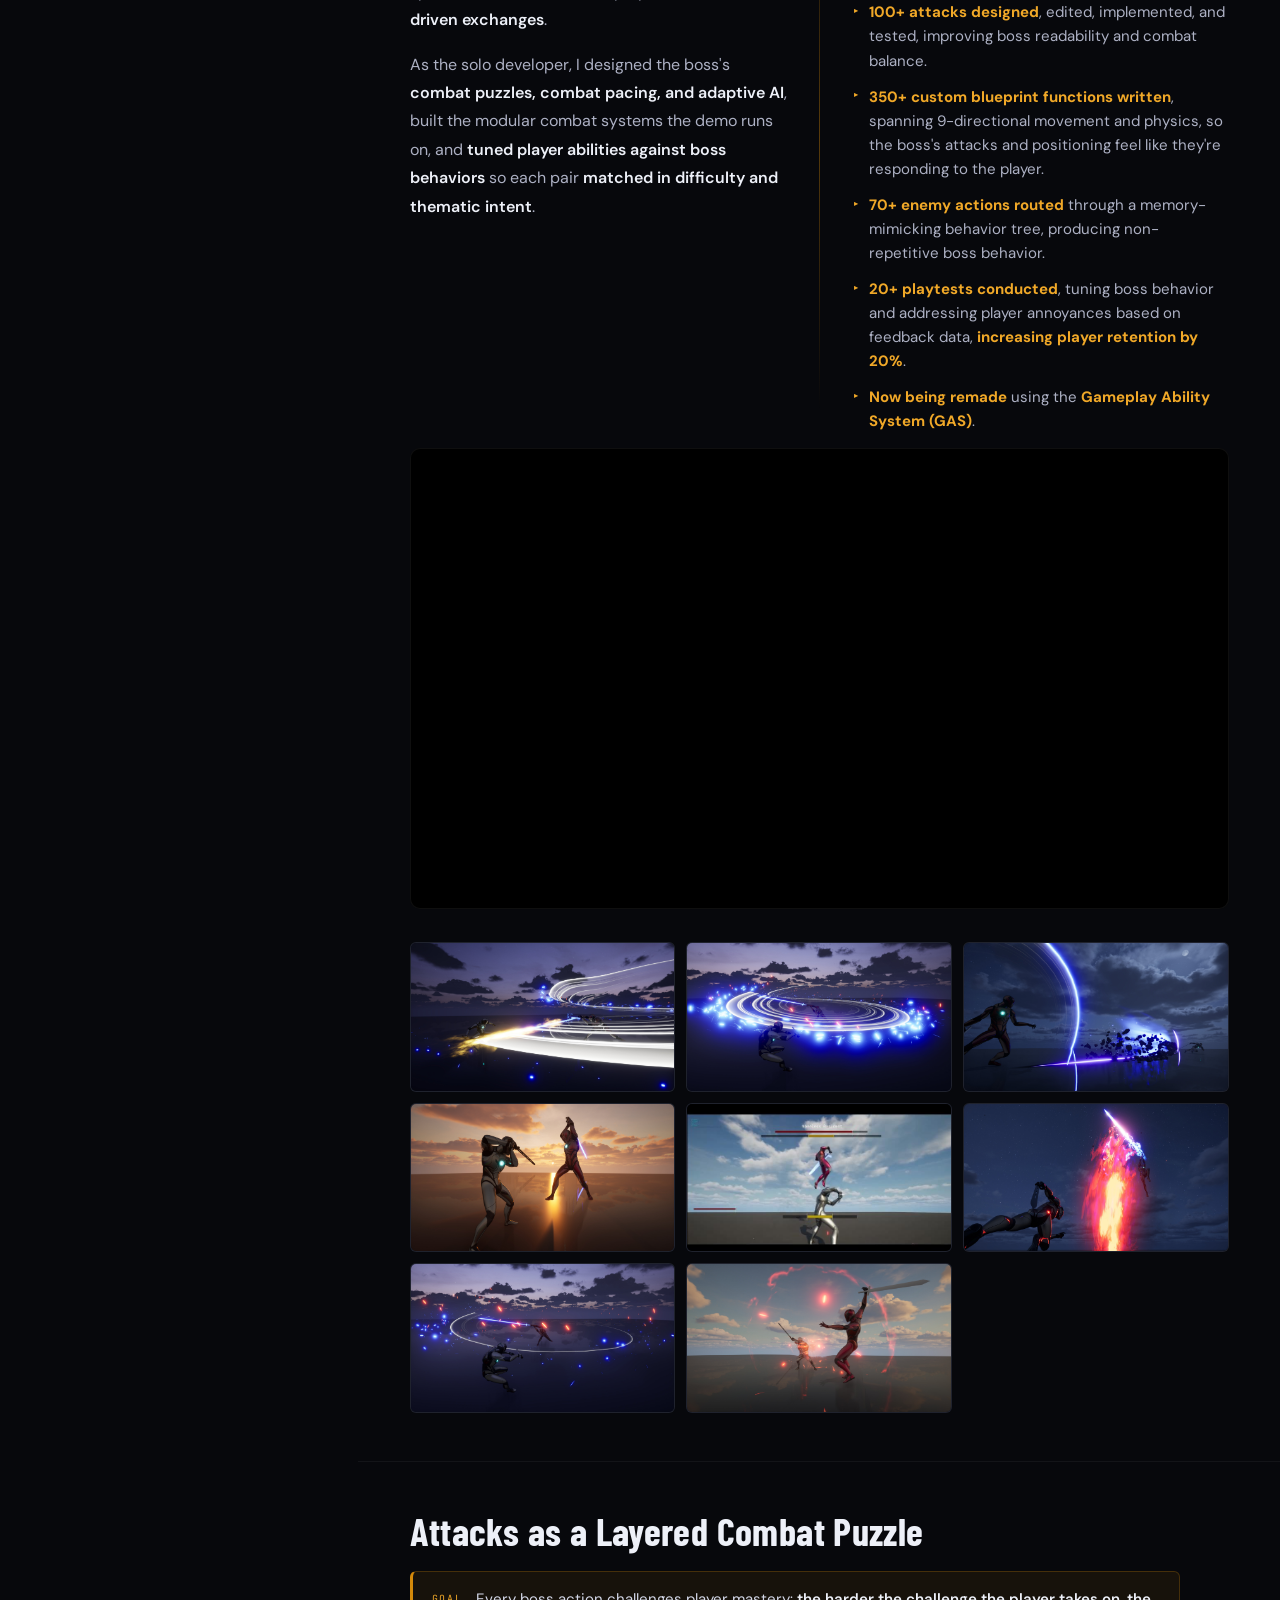
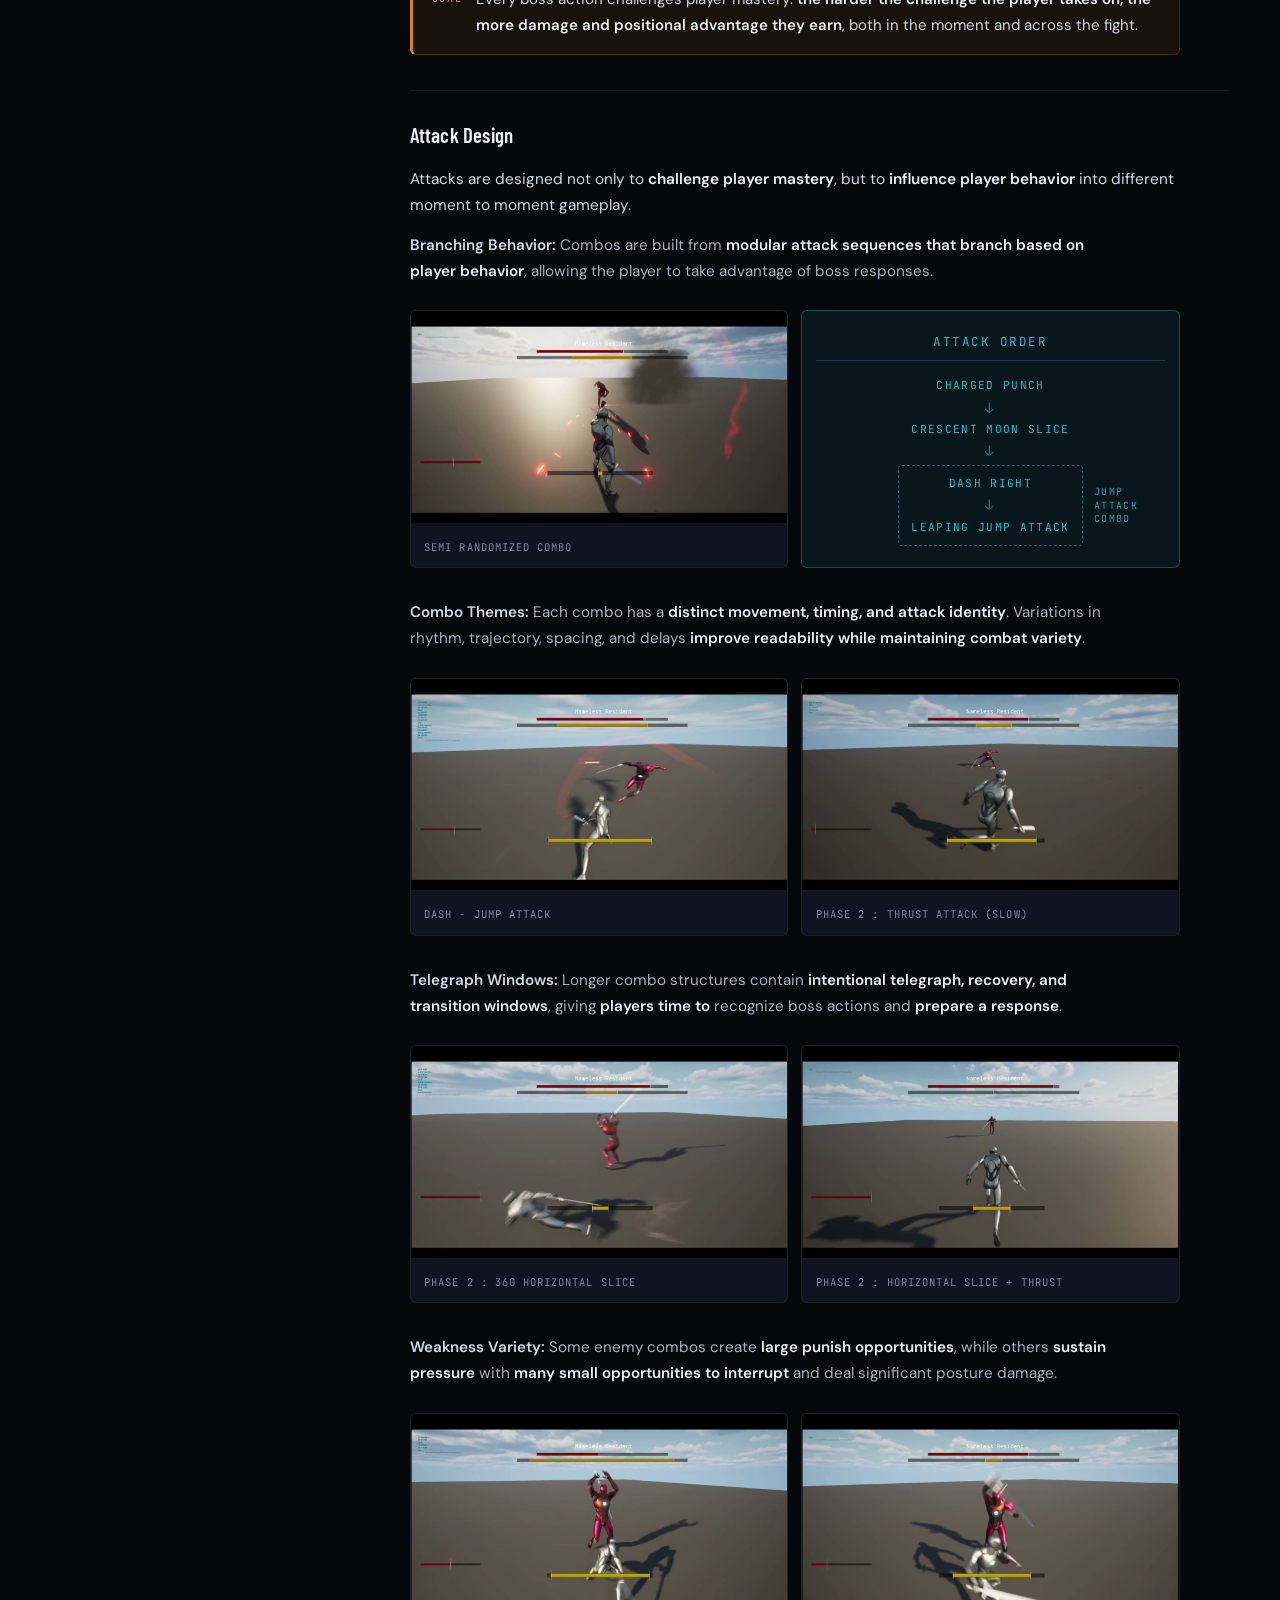
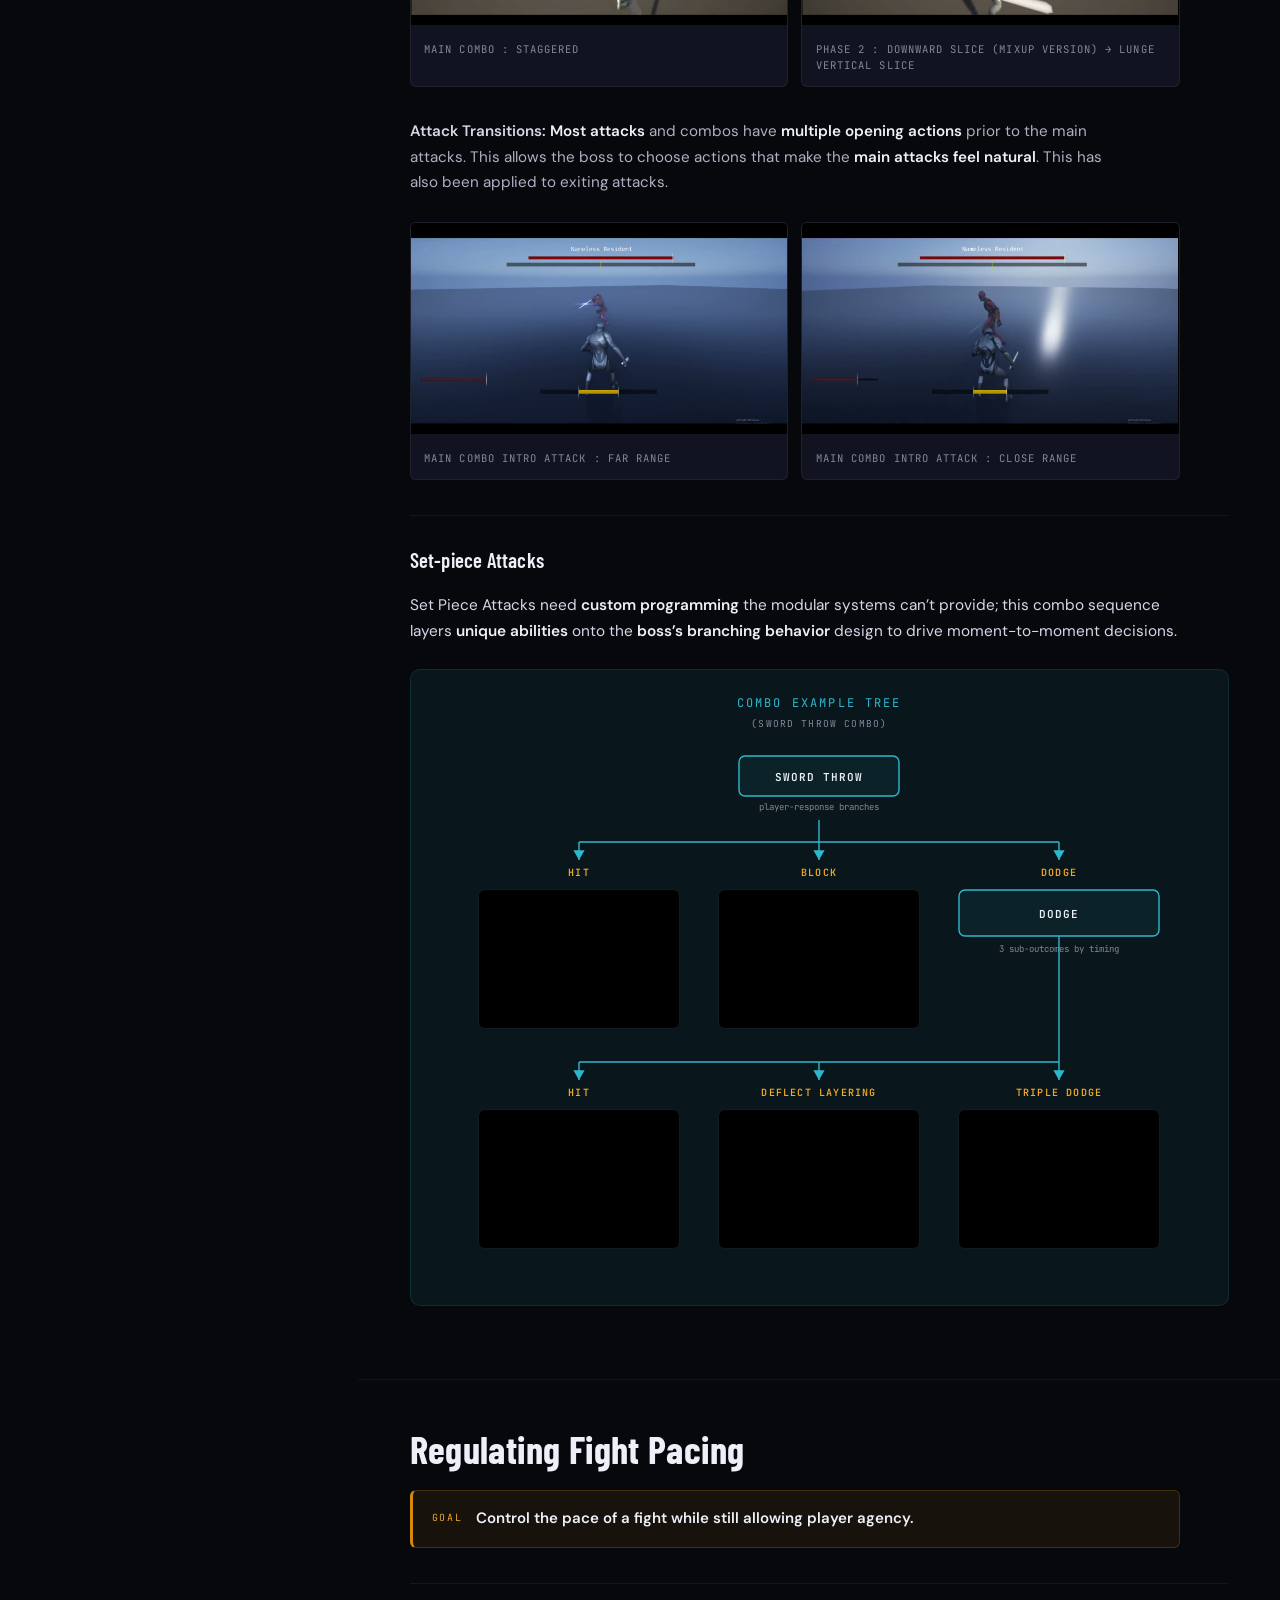
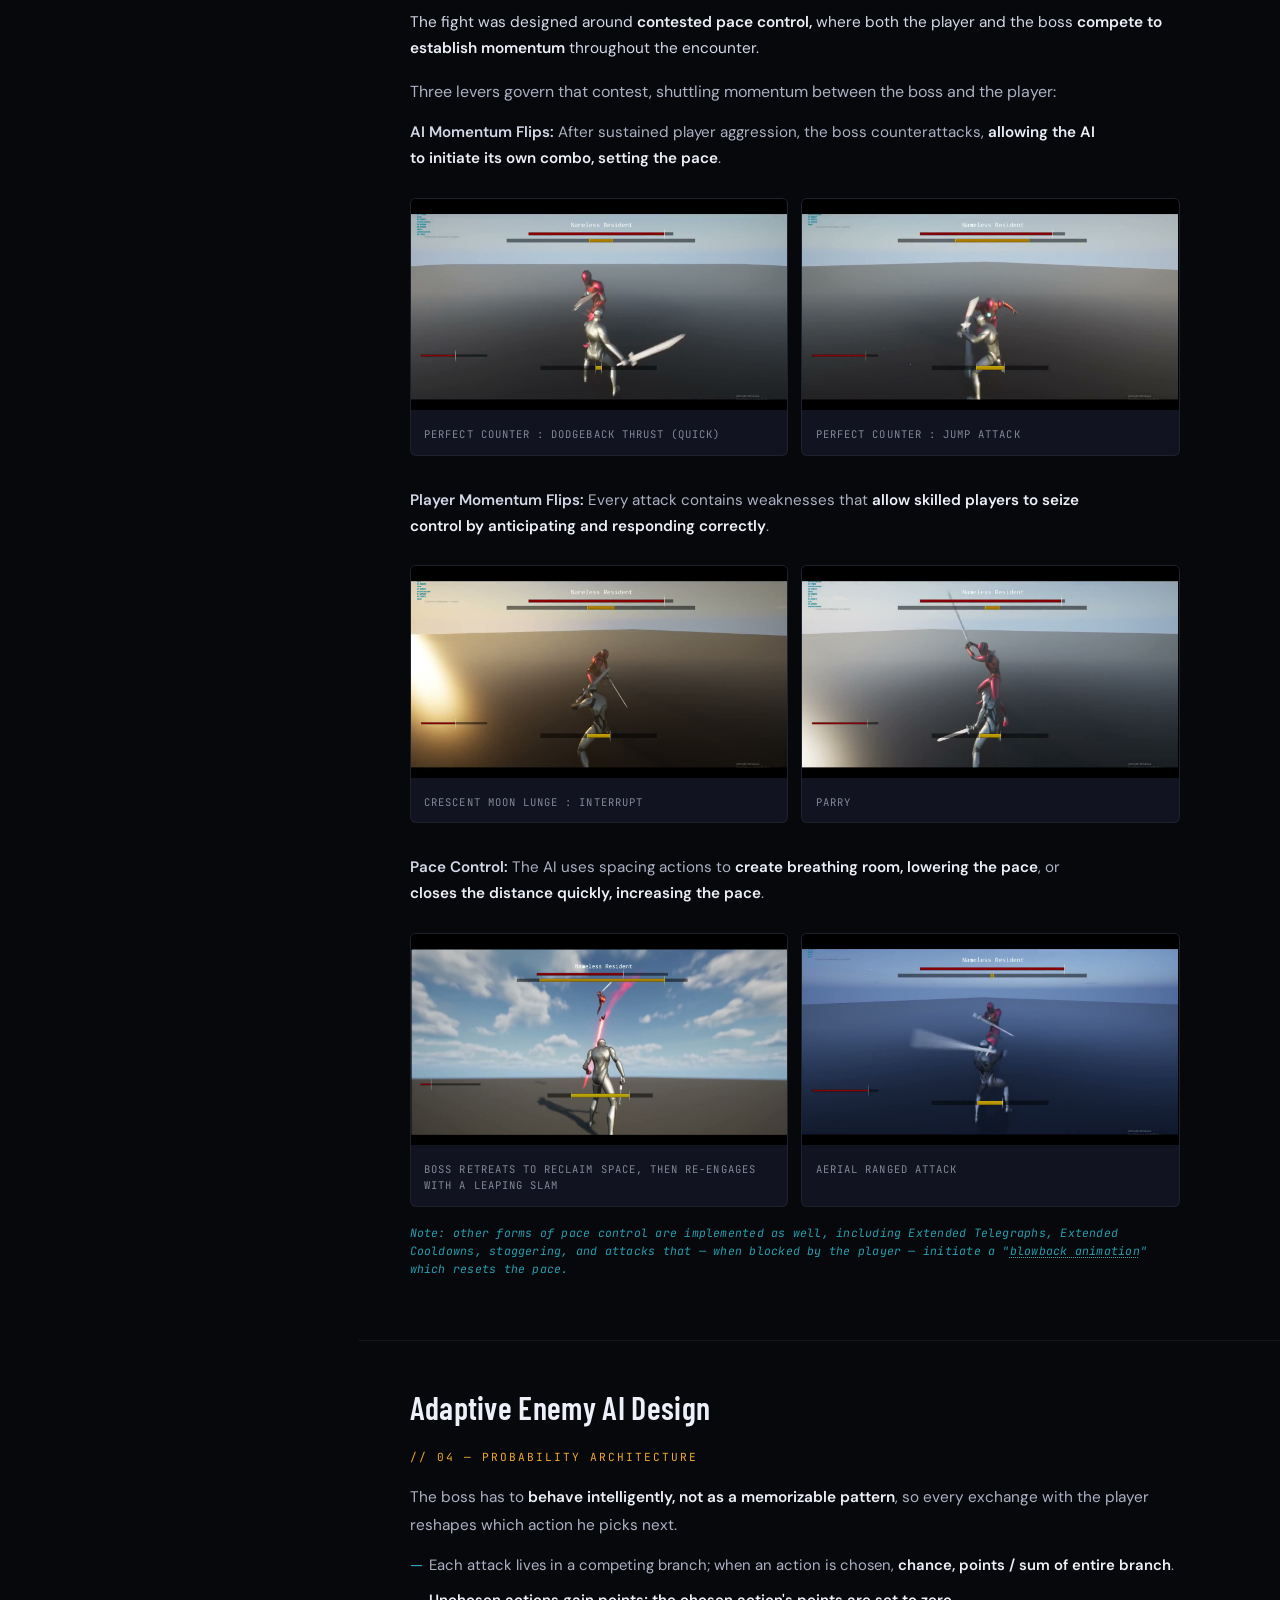
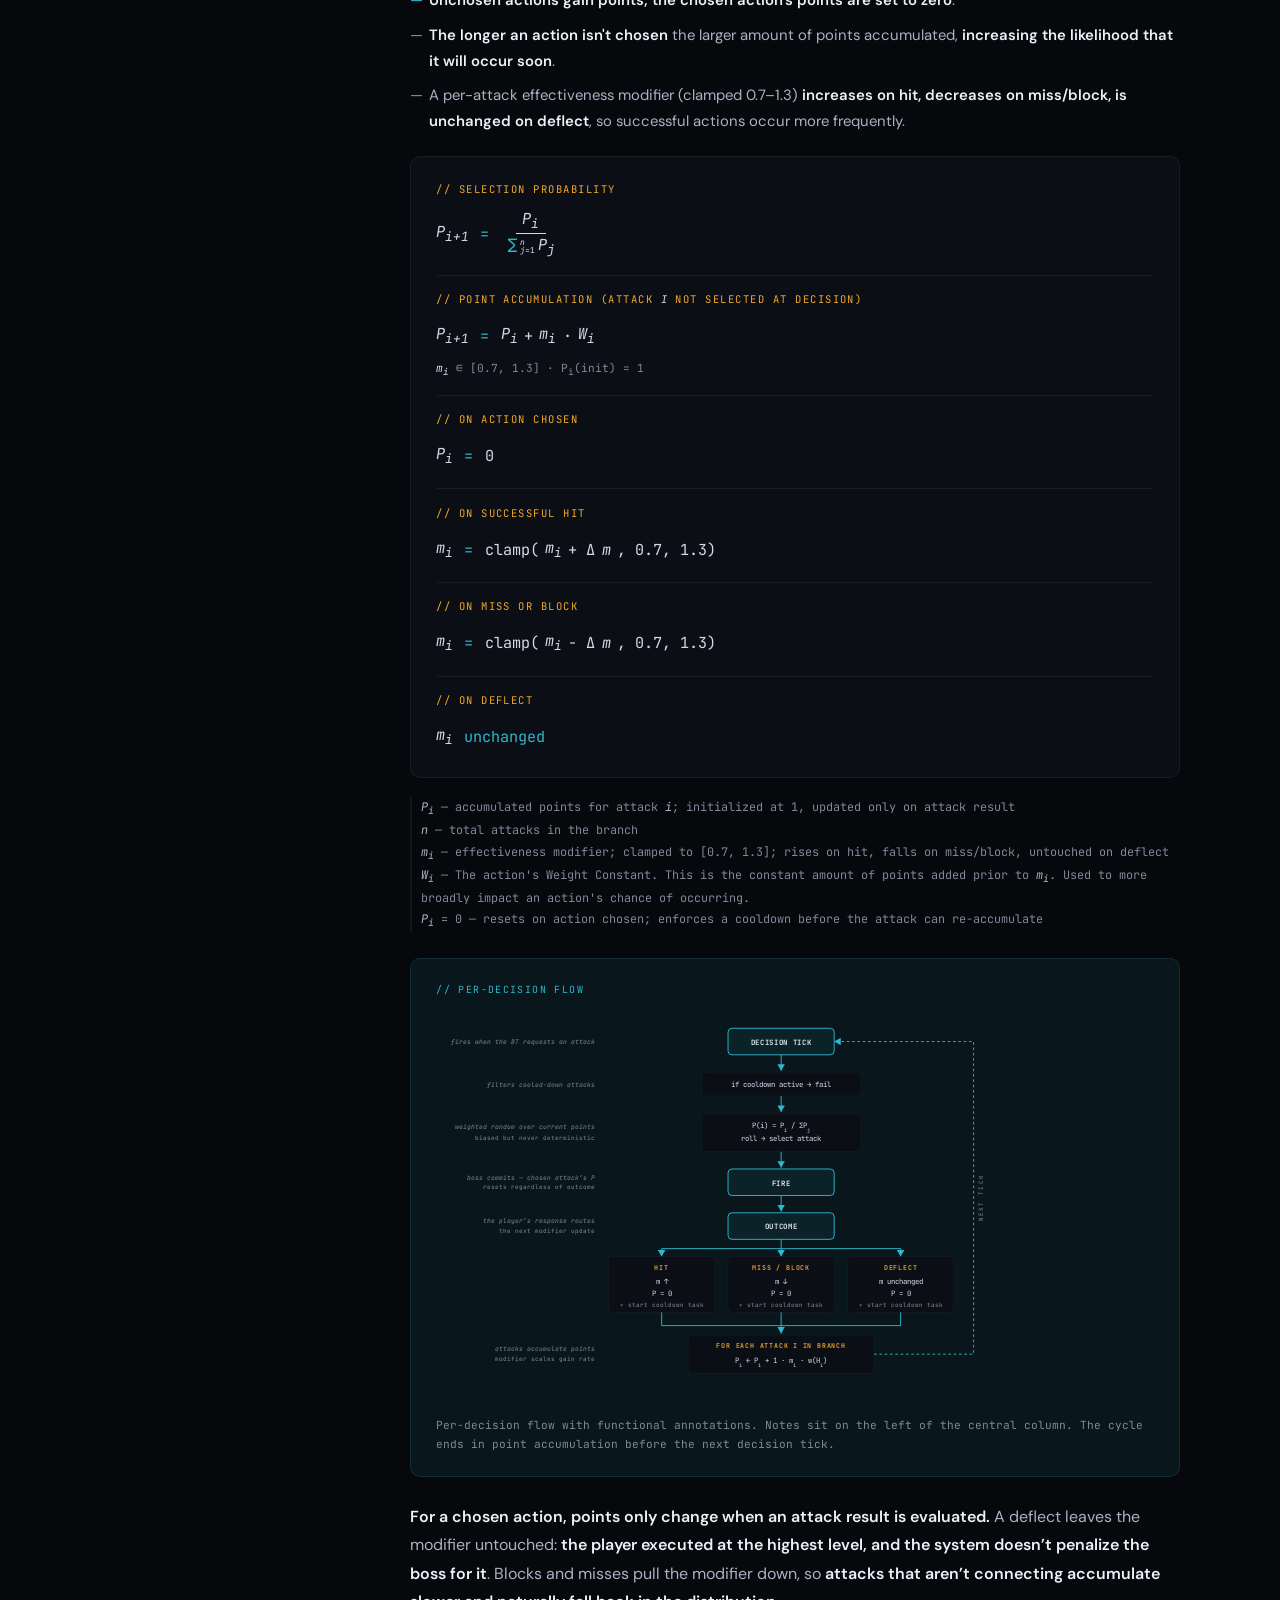
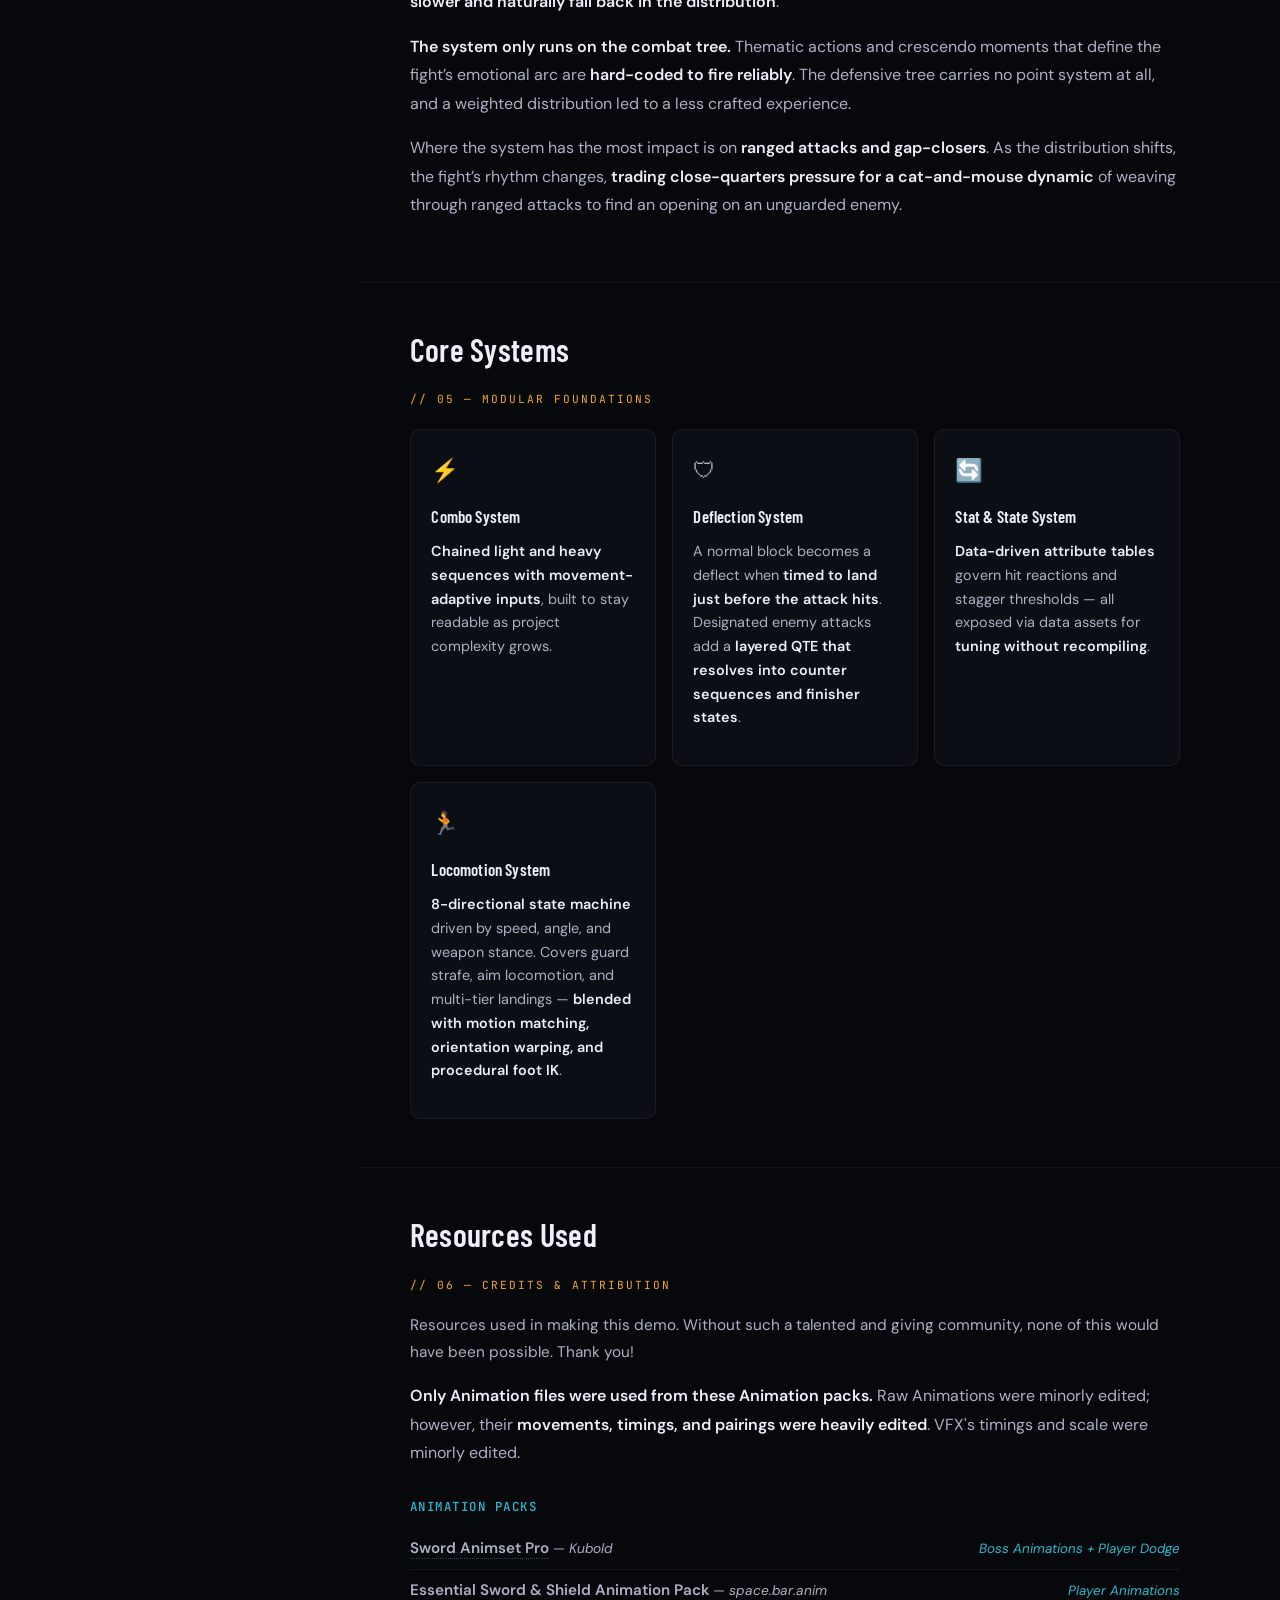
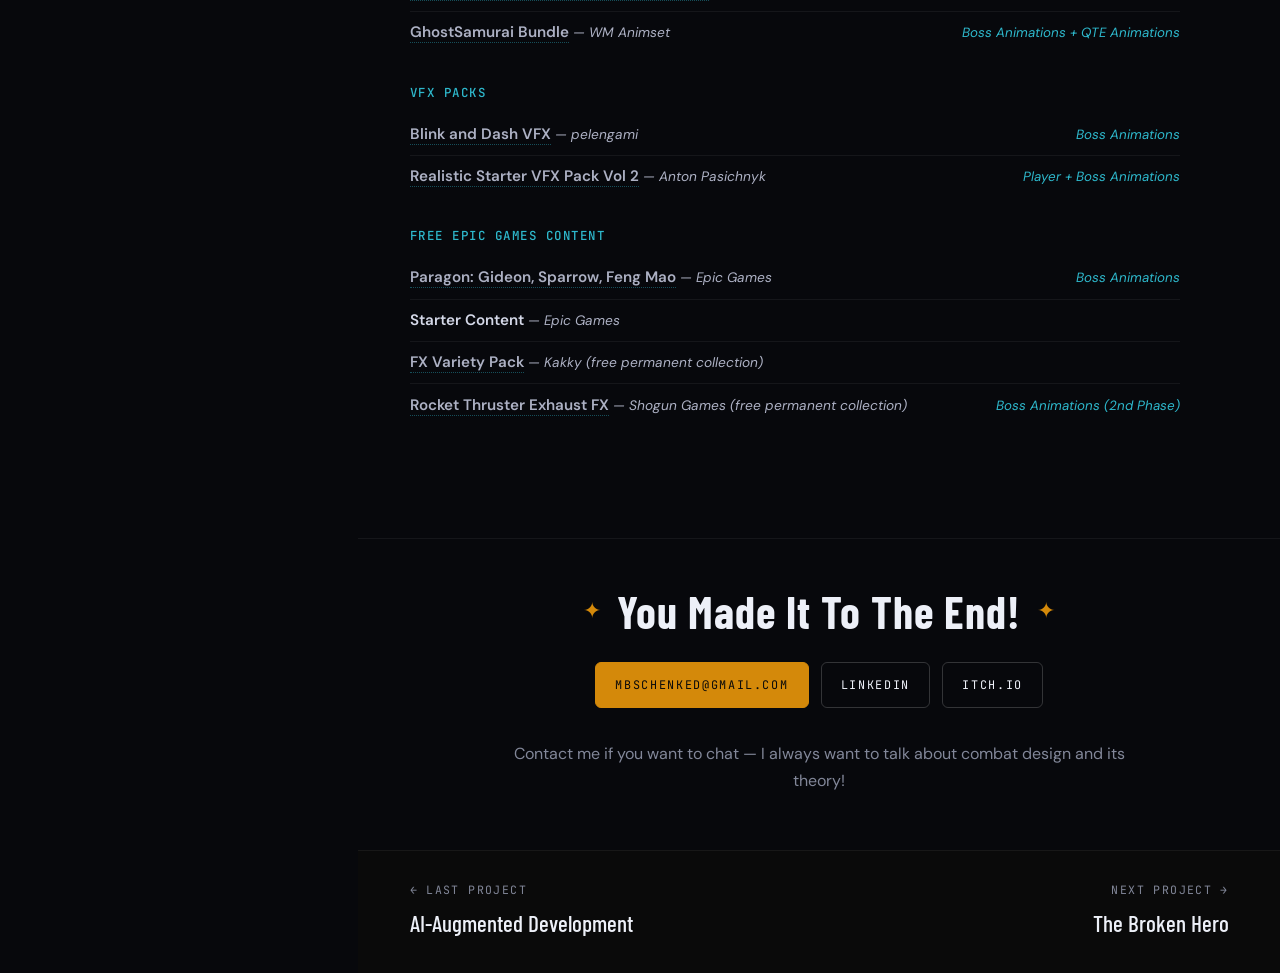
==== commit 8aa0336b: "AI page: inline Paper Puff + dev tool demos, action screenshots - Games / Dev Tools tiles sit side b" ====
--- a/index.html
+++ b/index.html
@@ -14,7 +14,7 @@
     rel="stylesheet"
   />
 
-  <link rel="stylesheet" href="styles.css" />
+  <link rel="stylesheet" href="styles.css?v=20261114j" />
 </head>
 <body>
   <!-- Sticky top header (rendered into by app.js renderShell on init, but the mount point lives here) -->
@@ -45,10 +45,16 @@
   <div id="drawer-scrim" class="drawer-scrim" hidden></div>
 
   <!-- Project data files self-register on window.PROJECTS / window.ABOUT before app.js runs -->
-  <script src="projects/tog.js"></script>
-  <script src="projects/tbh.js"></script>
-  <script src="projects/ai.js"></script>
-  <script src="projects/bio.js"></script>
-  <script src="app.js"></script>
+  <script src="projects/tog.js?v=20261114j"></script>
+  <script src="projects/tbh.js?v=20261114j"></script>
+  <script src="projects/ai.js?v=20261114j"></script>
+  <!-- AI-Augmented Development band: Games / Dev Tools. A missing file only
+       drops its tile; app.js skips any slug that did not register. -->
+  <script src="projects/puffjump.js?v=20261114j"></script>
+  <script src="projects/tool-jump-trajectory.js?v=20261114j"></script>
+  <script src="projects/tool-cam-shake.js?v=20261114j"></script>
+  <script src="projects/tool-bullet-vfx.js?v=20261114j"></script>
+  <script src="projects/bio.js?v=20261114j"></script>
+  <script src="app.js?v=20261114j"></script>
 </body>
 </html>
--- a/styles.css
+++ b/styles.css
@@ -25,6 +25,12 @@
   --green:        #42c47a;
   --green-dim:    rgba(66,196,122,0.09);
   --green-border: rgba(66,196,122,0.25);
+
+  --puffjump:        #FF8FB1;
+  --puffjump-dim:    rgba(255,143,177,0.09);
+  --puffjump-border: rgba(255,143,177,0.25);
+  --puffjump-sky:    #8FD3FF;
+  --puffjump-sky-dim: rgba(143,211,255,0.09);
 
   --text:         #adb1c4;
   --text-bright:  #d4d8e8;
@@ -107,6 +113,18 @@
       rgba(46, 184, 204, 0.22) 100%
     );
 }
+/* PuffJump route: pink warm side, sky-blue cool side. */
+body.is-accent-puffjump::before {
+  background:
+    linear-gradient(
+      90deg,
+      rgba(255, 143, 177, 0.24) 0%,
+      rgba(255, 143, 177, 0.10) 22%,
+      rgba(7, 8, 12, 0)         48%,
+      rgba(143, 211, 255, 0.10) 76%,
+      rgba(143, 211, 255, 0.20) 100%
+    );
+}
 
 a { color: inherit; text-decoration: none; }
 ul { list-style: none; }
@@ -1923,6 +1941,7 @@
   fill: var(--amber-bright);
   font-weight: 600;
 }
+[data-accent="green"] .diag-svg .label { fill: var(--green); }
 .diag-svg .text {
   font-family: var(--font-mono);
   font-size: 11px;
@@ -2684,3 +2703,1471 @@
   text-align: right;
   flex-shrink: 0;
 }
+
+/* ── AI tile art — "Fractured Core" glitch glyph (#ai project tile) ──
+
+   Layer stack, bottom → top:
+     .ait-bg      static green-wash gradient base
+     .ait-grid    circuit grid, slow vertical drift          [idle]
+     .ait-scan    1px scanlines, slow drift                  [idle]
+     .ait-sweep   soft light bar crossing the tile           [idle]
+     .ait-glow    radial bloom behind the glyph, flicker     [idle]
+     .ait-cage    4 clamps the glyph punches through         [hover beat 2]
+     .ait-stack   ├ burst transform owner (scale/jitter)     [hover beat 2]
+       .ait-breathe ├ breathing transform owner              [idle + sustain]
+         .ait-layers  └ main glyph + RGB ghosts + slices
+     .ait-noise   digital noise blocks                       [hover]
+     .ait-frame   containment frame + 4 corner brackets      [hover]
+     .ait-flash   full-bleed hard tick                       [hover beat 1]
+
+   Two transform owners (.ait-stack / .ait-breathe) exist so the burst and the
+   breathing loop never fight over the same `transform` property.
+   ─────────────────────────────────────────────────────────────────────────── */
+
+/* The wrapper the SPA emits into .project-tile__art. */
+.project-tile__art { position: absolute; inset: 0; z-index: 0; }
+
+.ai-tile-art {
+  position: absolute;
+  inset: 0;
+  overflow: hidden;
+  display: grid;
+  place-items: center;
+  background:
+    radial-gradient(120% 92% at 50% 40%, #12261d 0%, #0b1017 52%, #07080c 100%);
+  contain: paint;                 /* keep glitch repaints inside the tile */
+}
+/* The hidden <defs> carrier must never take layout space. */
+.ai-tile-art .ait-defs {
+  position: absolute; width: 0; height: 0; overflow: hidden; pointer-events: none;
+}
+.ai-tile-art > .ait-grid,
+.ai-tile-art > .ait-scan,
+.ai-tile-art > .ait-sweep,
+.ai-tile-art > .ait-glow,
+.ai-tile-art > .ait-noise,
+.ai-tile-art > .ait-flash,
+.ai-tile-art > .ait-frame { position: absolute; pointer-events: none; }
+
+/* ─────────────────────────────────────────────────────────────────────────
+   IDLE LOOP — "already alive". Everything here is transform/opacity only and
+   runs whether or not the pointer is anywhere near the tile, so amplitudes
+   are deliberately tiny: this sits beside two autoplaying video tiles and
+   must not compete with them.
+   ───────────────────────────────────────────────────────────────────────── */
+
+/* Circuit grid — 26px cells, drifts exactly one cell per cycle so it loops
+   seamlessly. Over-sized by one cell on each axis to hide the wrap seam. */
+.ai-tile-art .ait-grid {
+  left: -26px; right: -26px; top: -26px; bottom: -26px;
+  background-image:
+    linear-gradient(rgba(66,196,122,0.055) 1px, transparent 1px),
+    linear-gradient(90deg, rgba(66,196,122,0.045) 1px, transparent 1px);
+  background-size: 26px 26px, 26px 26px;
+  -webkit-mask-image: radial-gradient(85% 70% at 50% 42%, #000 0%, rgba(0,0,0,0.35) 62%, transparent 100%);
+          mask-image: radial-gradient(85% 70% at 50% 42%, #000 0%, rgba(0,0,0,0.35) 62%, transparent 100%);
+  animation: ait-grid-drift 14s linear infinite;
+  will-change: transform;
+}
+@keyframes ait-grid-drift {
+  from { transform: translate3d(0, 0, 0); }
+  to   { transform: translate3d(0, 26px, 0); }
+}
+
+/* Scanlines — 3px pitch, drifts one pitch per cycle. */
+.ai-tile-art .ait-scan {
+  left: 0; right: 0; top: -6px; bottom: -6px;
+  background-image: repeating-linear-gradient(
+    to bottom,
+    rgba(255,255,255,0.048) 0px, rgba(255,255,255,0.048) 1px,
+    rgba(0,0,0,0) 1px, rgba(0,0,0,0) 3px);
+  opacity: 0.75;
+  animation: ait-scan-drift 6s linear infinite;
+  will-change: transform;
+}
+@keyframes ait-scan-drift {
+  from { transform: translate3d(0, 0, 0); }
+  to   { transform: translate3d(0, -3px, 0); }
+}
+
+/* Soft light bar crossing top→bottom every 9s. Reads as a CRT refresh pass. */
+.ai-tile-art .ait-sweep {
+  left: 0; right: 0; top: 0; height: 24%;
+  background: linear-gradient(to bottom,
+    rgba(66,196,122,0) 0%,
+    rgba(66,196,122,0.09) 45%,
+    rgba(120,255,190,0.16) 55%,
+    rgba(66,196,122,0) 100%);
+  opacity: 0;
+  animation: ait-sweep 9s cubic-bezier(0.55, 0.05, 0.45, 0.95) infinite;
+  will-change: transform, opacity;
+}
+@keyframes ait-sweep {
+  0%   { transform: translate3d(0, -130%, 0); opacity: 0; }
+  9%   { opacity: 0.55; }
+  74%  { opacity: 0.45; }
+  100% { transform: translate3d(0, 430%, 0); opacity: 0; }
+}
+
+/* Bloom behind the glyph — low-amplitude flicker so the glow never sits still.
+   Opacity + scale only; the actual blur is a baked gradient, not a filter. */
+.ai-tile-art .ait-glow {
+  left: 50%; top: 46%;
+  width: 78%; aspect-ratio: 1 / 1;
+  margin: -39% 0 0 -39%;
+  border-radius: 50%;
+  background: radial-gradient(circle,
+    rgba(66,196,122,0.34) 0%,
+    rgba(66,196,122,0.13) 38%,
+    rgba(66,196,122,0) 70%);
+  opacity: 0.42;
+  animation: ait-glow-breathe 4.6s ease-in-out infinite alternate;
+  will-change: transform, opacity;
+}
+@keyframes ait-glow-breathe {
+  0%   { opacity: 0.30; transform: scale(0.97); }
+  55%  { opacity: 0.52; transform: scale(1.03); }
+  100% { opacity: 0.40; transform: scale(1.00); }
+}
+
+/* Glyph stack. .ait-stack owns burst transforms; .ait-breathe owns the loop.
+   .ait-cage is a sibling, NOT a child — if it were a child it would inherit
+   the burst scale and the glyph could never overrun it. Both are grid items
+   pinned to the same cell so they stay registered to each other, and both
+   carry the same `margin-bottom` (a % margin resolves against the container's
+   INLINE size on both axes, so the two shift up by an identical number of px). */
+.ai-tile-art > .ait-stack,
+.ai-tile-art > .ait-cage { grid-area: 1 / 1; }
+.ai-tile-art .ait-stack {
+  position: relative;
+  width: 66%;
+  aspect-ratio: 1 / 1;
+  margin-bottom: 11%;            /* lift off the label gradient */
+}
+
+/* Containment cage — sized so its clamps sit ~9px off the hexagon's four
+   extremes at idle. Burst peak (scale 1.061 = +4.3px, plus up to 7px of
+   jitter) carries the glyph THROUGH them: that overrun is the whole point of
+   the hover, so these numbers are load-bearing, not decorative.
+   Hexagon extent inside .ait-stack: 67.5% of half-width, 78% of half-height. */
+.ai-tile-art .ait-cage {
+  position: relative;
+  width: 50%;                    /* ~9px off the hexagon's left/right extremes */
+  height: 44%;                   /* ~6px off its top/bottom vertices          */
+  margin-bottom: 11%;
+  pointer-events: none;
+}
+/* Four clamps at the exact points the glyph touches: the hexagon's top and
+   bottom vertices, and its left and right edge midpoints. */
+.ai-tile-art .ait-clamp {
+  position: absolute;
+  background: rgba(66,196,122,0.38);
+}
+.ai-tile-art .ait-clamp-t,
+.ai-tile-art .ait-clamp-b { left: 50%; width: 28%; height: 2px; transform: translateX(-50%); }
+.ai-tile-art .ait-clamp-l,
+.ai-tile-art .ait-clamp-r { top: 50%; height: 28%; width: 2px; transform: translateY(-50%); }
+.ai-tile-art .ait-clamp-t { top: 0; }
+.ai-tile-art .ait-clamp-b { bottom: 0; }
+.ai-tile-art .ait-clamp-l { left: 0; }
+.ai-tile-art .ait-clamp-r { right: 0; }
+.ai-tile-art .ait-breathe {
+  position: absolute; inset: 0;
+  animation: ait-breathe 5.2s ease-in-out infinite alternate;
+  will-change: transform;
+}
+@keyframes ait-breathe {
+  0%   { transform: scale(1.000) translate3d(0,  0.6px, 0); }
+  100% { transform: scale(1.014) translate3d(0, -0.6px, 0); }
+}
+.ai-tile-art .ait-layers {
+  position: absolute; inset: 0;
+  isolation: isolate;            /* contain the screen-blended ghosts */
+}
+.ai-tile-art .ait-layer { position: absolute; inset: 0; }
+.ai-tile-art .ait-layer svg { display: block; width: 100%; height: 100%; }
+
+/* Main glyph. The soft feTurbulence/feDisplacementMap warp gives the organic
+   "not-quite-machined" wobble under the mechanical CSS breaks. It is static
+   content, so the filter rasterises once and is cached. */
+.ai-tile-art .ait-main {
+  color: var(--green, #42c47a);
+  filter: url(#ait-warp) drop-shadow(0 0 9px rgba(66,196,122,0.42));
+}
+/* Chromatic ghosts — screen-blended copies. Idle: invisible except for a
+   ~1.5px shimmer blip once per 7s cycle (offset delays so they never blip
+   together, which would read as a full RGB split). */
+.ai-tile-art .ait-ghost-r { color: #ff2f4d; mix-blend-mode: screen; opacity: 0; }
+.ai-tile-art .ait-ghost-c { color: #26e2ff; mix-blend-mode: screen; opacity: 0; }
+.ai-tile-art .ait-ghost-r { animation: ait-shimmer-r 7s linear infinite; }
+.ai-tile-art .ait-ghost-c { animation: ait-shimmer-c 7s linear infinite 2.4s; }
+@keyframes ait-shimmer-r {
+  0%, 88%, 100% { opacity: 0;    transform: translate3d(0, 0, 0); }
+  90%           { opacity: 0.34; transform: translate3d(-1.5px, 0, 0); }
+  93%           { opacity: 0.16; transform: translate3d(1px, 0, 0); }
+  96%           { opacity: 0;    transform: translate3d(0, 0, 0); }
+}
+@keyframes ait-shimmer-c {
+  0%, 88%, 100% { opacity: 0;    transform: translate3d(0, 0, 0); }
+  90%           { opacity: 0.30; transform: translate3d(1.5px, 0, 0); }
+  93%           { opacity: 0.14; transform: translate3d(-1px, 0, 0); }
+  96%           { opacity: 0;    transform: translate3d(0, 0, 0); }
+}
+
+/* Slice layers — idle rest state is a zero-height band, fully transparent, so
+   they cost nothing until the burst. All polygons in every keyframe below use
+   exactly 4 vertices so clip-path stays interpolable. */
+.ai-tile-art .ait-slice {
+  color: var(--green, #42c47a);
+  opacity: 0;
+  clip-path: polygon(0% 50%, 100% 50%, 100% 50%, 0% 50%);
+}
+.ai-tile-art .ait-slice-b { color: #9dffcb; }
+.ai-tile-art .ait-slice-c { color: #26e2ff; mix-blend-mode: screen; }
+
+/* Digital noise blocks — a data-URI feTurbulence tile (decoded once as an
+   image, so no live filter cost). Invisible until the burst. */
+.ai-tile-art .ait-noise {
+  inset: 0;
+  opacity: 0;
+  mix-blend-mode: screen;
+  background-image: url("data:image/svg+xml;utf8,<svg xmlns='http://www.w3.org/2000/svg' width='140' height='140'><filter id='n'><feTurbulence type='fractalNoise' baseFrequency='0.9' numOctaves='2' stitchTiles='stitch'/><feColorMatrix type='matrix' values='0 0 0 0 0.26  0 0 0 0 0.77  0 0 0 0 0.48  0 0 0 -1.35 1'/></filter><rect width='140' height='140' filter='url(%23n)'/></svg>");
+  background-size: 140px 140px;
+  clip-path: polygon(0% 0%, 100% 0%, 100% 0%, 0% 0%);
+}
+
+/* Containment frame — this is what the glyph strains against. Faint at idle;
+   the corner brackets take the hits during the burst. */
+.ai-tile-art .ait-frame {
+  inset: 11px;
+  border: 1px solid rgba(66,196,122,0.10);
+  opacity: 0.7;
+}
+.ai-tile-art .ait-corner {
+  position: absolute;
+  width: 14px; height: 14px;
+  border: 2px solid rgba(66,196,122,0.42);
+}
+.ai-tile-art .ait-corner-tl { top: -1px; left: -1px;  border-right: 0; border-bottom: 0; }
+.ai-tile-art .ait-corner-tr { top: -1px; right: -1px; border-left: 0;  border-bottom: 0; }
+.ai-tile-art .ait-corner-bl { bottom: -1px; left: -1px;  border-right: 0; border-top: 0; }
+.ai-tile-art .ait-corner-br { bottom: -1px; right: -1px; border-left: 0;  border-top: 0; }
+
+/* Full-bleed hard tick, beat 1. */
+.ai-tile-art .ait-flash {
+  inset: 0;
+  background: linear-gradient(to bottom,
+    rgba(160,255,205,0.16) 0%, rgba(66,196,122,0.10) 55%, rgba(255,255,255,0.05) 100%);
+  opacity: 0;
+  mix-blend-mode: screen;
+}
+
+/* ─────────────────────────────────────────────────────────────────────────
+   HOVER BEAT 1 — INSTANT TICK (0–240 ms)
+   Fires the frame that the pointer lands. steps(1,end) everywhere: no easing,
+   no ramp-in. The eye should register a hit, not a transition.
+   ───────────────────────────────────────────────────────────────────────── */
+.project-tile:hover      .ai-tile-art .ait-flash,
+.project-tile:focus-visible .ai-tile-art .ait-flash {
+  animation: ait-flash 240ms steps(1, end) 1;
+}
+@keyframes ait-flash {
+  0%   { opacity: 0.00; }
+  3%   { opacity: 0.90; }
+  11%  { opacity: 0.10; }
+  17%  { opacity: 0.62; }
+  27%  { opacity: 0.00; }
+  39%  { opacity: 0.36; }
+  53%  { opacity: 0.06; }
+  68%  { opacity: 0.22; }
+  100% { opacity: 0.00; }
+}
+
+/* ─────────────────────────────────────────────────────────────────────────
+   HOVER BEAT 2 — BREAKOUT BURST (0–620 ms)
+   The glyph tries to leave the tile. Scale peaks at 1.061 so its extremities
+   overrun .ait-frame, the frame gets hit, the slices tear horizontally, and
+   the ghosts split hard. Every burst animation uses fill-mode `none` (the
+   default) — see the SUSTAIN note below for why that matters.
+   Keyframe stops are deliberately non-uniform (4/11/14/23/27/39/44/...) so the
+   rhythm never reads as a metronome.
+   ───────────────────────────────────────────────────────────────────────── */
+.project-tile:hover      .ai-tile-art .ait-stack,
+.project-tile:focus-visible .ai-tile-art .ait-stack {
+  animation: ait-burst-stack 620ms steps(1, end) 1;
+}
+@keyframes ait-burst-stack {
+  0%   { transform: scale(1.000) translate3d( 0px,  0px, 0); }
+  4%   { transform: scale(1.058) translate3d(-5px,  2px, 0); }
+  11%  { transform: scale(1.020) translate3d( 6px, -3px, 0); }
+  14%  { transform: scale(1.061) translate3d(-2px, -1px, 0); }
+  23%  { transform: scale(1.004) translate3d( 4px,  3px, 0); }
+  27%  { transform: scale(1.054) translate3d(-7px,  0px, 0); }
+  39%  { transform: scale(1.030) translate3d( 2px, -4px, 0); }
+  44%  { transform: scale(1.056) translate3d(-3px,  1px, 0); }
+  57%  { transform: scale(1.012) translate3d( 5px,  2px, 0); }
+  62%  { transform: scale(1.048) translate3d(-4px, -2px, 0); }
+  73%  { transform: scale(1.026) translate3d( 2px,  1px, 0); }
+  81%  { transform: scale(1.041) translate3d(-2px,  0px, 0); }
+  90%  { transform: scale(1.017) translate3d( 1px, -1px, 0); }
+  100% { transform: scale(1.028) translate3d( 0px,  0px, 0); }
+}
+
+/* Main glyph: harder organic warp for the whole hover, plus a hot glow. */
+.project-tile:hover      .ai-tile-art .ait-main,
+.project-tile:focus-visible .ai-tile-art .ait-main {
+  filter: url(#ait-warp-hard) drop-shadow(0 0 16px rgba(90,240,160,0.60));
+}
+
+/* Ghosts: violent split during the burst, then a fast low-amplitude jitter. */
+.project-tile:hover      .ai-tile-art .ait-ghost-r,
+.project-tile:focus-visible .ai-tile-art .ait-ghost-r {
+  animation: ait-burst-ghost-r 620ms steps(1, end) 1,
+             ait-sustain-ghost-r 2.1s steps(1, end) 620ms infinite;
+}
+.project-tile:hover      .ai-tile-art .ait-ghost-c,
+.project-tile:focus-visible .ai-tile-art .ait-ghost-c {
+  animation: ait-burst-ghost-c 620ms steps(1, end) 1,
+             ait-sustain-ghost-c 2.1s steps(1, end) 620ms infinite;
+}
+@keyframes ait-burst-ghost-r {
+  0%   { opacity: 0.00; transform: translate3d(  0px, 0, 0) scale(1.00); }
+  3%   { opacity: 0.92; transform: translate3d(-13px, 2px, 0) scale(1.03); }
+  9%   { opacity: 0.45; transform: translate3d(  7px,-1px, 0) scale(1.00); }
+  15%  { opacity: 0.88; transform: translate3d(-16px, 0px, 0) scale(1.05); }
+  22%  { opacity: 0.20; transform: translate3d(  3px, 3px, 0) scale(1.01); }
+  34%  { opacity: 0.80; transform: translate3d(-10px,-2px, 0) scale(1.02); }
+  43%  { opacity: 0.30; transform: translate3d(  9px, 1px, 0) scale(1.00); }
+  55%  { opacity: 0.70; transform: translate3d( -7px, 0px, 0) scale(1.03); }
+  67%  { opacity: 0.24; transform: translate3d(  4px,-2px, 0) scale(1.00); }
+  79%  { opacity: 0.52; transform: translate3d( -5px, 1px, 0) scale(1.01); }
+  91%  { opacity: 0.18; transform: translate3d(  2px, 0px, 0) scale(1.00); }
+  100% { opacity: 0.30; transform: translate3d( -3px, 0px, 0) scale(1.01); }
+}
+@keyframes ait-burst-ghost-c {
+  0%   { opacity: 0.00; transform: translate3d(  0px, 0, 0) scale(1.00); }
+  3%   { opacity: 0.90; transform: translate3d( 12px,-2px, 0) scale(1.03); }
+  9%   { opacity: 0.38; transform: translate3d( -8px, 1px, 0) scale(1.00); }
+  15%  { opacity: 0.86; transform: translate3d( 15px, 0px, 0) scale(1.05); }
+  22%  { opacity: 0.18; transform: translate3d( -4px,-3px, 0) scale(1.01); }
+  34%  { opacity: 0.78; transform: translate3d( 11px, 2px, 0) scale(1.02); }
+  43%  { opacity: 0.26; transform: translate3d( -9px,-1px, 0) scale(1.00); }
+  55%  { opacity: 0.68; transform: translate3d(  8px, 0px, 0) scale(1.03); }
+  67%  { opacity: 0.22; transform: translate3d( -3px, 2px, 0) scale(1.00); }
+  79%  { opacity: 0.50; transform: translate3d(  6px,-1px, 0) scale(1.01); }
+  91%  { opacity: 0.16; transform: translate3d( -2px, 0px, 0) scale(1.00); }
+  100% { opacity: 0.28; transform: translate3d(  3px, 0px, 0) scale(1.01); }
+}
+
+/* Horizontal slice tear. Three bands walking independently over the glyph.
+   Every polygon has 4 vertices; steps(1,end) means the bands jump-cut rather
+   than slide, which is what sells "mechanical break" over "smooth morph". */
+.project-tile:hover      .ai-tile-art .ait-slice-a,
+.project-tile:focus-visible .ai-tile-art .ait-slice-a {
+  animation: ait-burst-slice-a 620ms steps(1, end) 1,
+             ait-sustain-slice-a 2.4s steps(1, end) 620ms infinite;
+}
+.project-tile:hover      .ai-tile-art .ait-slice-b,
+.project-tile:focus-visible .ai-tile-art .ait-slice-b {
+  animation: ait-burst-slice-b 620ms steps(1, end) 1,
+             ait-sustain-slice-b 3.1s steps(1, end) 620ms infinite;
+}
+.project-tile:hover      .ai-tile-art .ait-slice-c,
+.project-tile:focus-visible .ai-tile-art .ait-slice-c {
+  animation: ait-burst-slice-c 620ms steps(1, end) 1;
+}
+@keyframes ait-burst-slice-a {
+  0%   { opacity: 0; transform: translate3d(  0px, 0, 0); clip-path: polygon(0% 8%,  100% 8%,  100% 8%,  0% 8%); }
+  5%   { opacity: 1; transform: translate3d( -8px, 0, 0); clip-path: polygon(0% 6%,  100% 6%,  100% 14%, 0% 14%); }
+  9%   { opacity: 1; transform: translate3d(  5px, 0, 0); clip-path: polygon(0% 22%, 100% 22%, 100% 27%, 0% 27%); }
+  16%  { opacity: 0; transform: translate3d(  0px, 0, 0); clip-path: polygon(0% 27%, 100% 27%, 100% 27%, 0% 27%); }
+  24%  { opacity: 1; transform: translate3d(  7px, 0, 0); clip-path: polygon(0% 12%, 100% 12%, 100% 19%, 0% 19%); }
+  27%  { opacity: 1; transform: translate3d( -4px, 0, 0); clip-path: polygon(0% 40%, 100% 40%, 100% 46%, 0% 46%); }
+  41%  { opacity: 0; transform: translate3d(  0px, 0, 0); clip-path: polygon(0% 46%, 100% 46%, 100% 46%, 0% 46%); }
+  46%  { opacity: 1; transform: translate3d( -6px, 0, 0); clip-path: polygon(0% 4%,  100% 4%,  100% 11%, 0% 11%); }
+  58%  { opacity: 1; transform: translate3d(  3px, 0, 0); clip-path: polygon(0% 33%, 100% 33%, 100% 37%, 0% 37%); }
+  63%  { opacity: 0; transform: translate3d(  0px, 0, 0); clip-path: polygon(0% 37%, 100% 37%, 100% 37%, 0% 37%); }
+  79%  { opacity: 1; transform: translate3d( -4px, 0, 0); clip-path: polygon(0% 17%, 100% 17%, 100% 21%, 0% 21%); }
+  88%  { opacity: 0; transform: translate3d(  0px, 0, 0); clip-path: polygon(0% 21%, 100% 21%, 100% 21%, 0% 21%); }
+  100% { opacity: 0; transform: translate3d(  0px, 0, 0); clip-path: polygon(0% 8%,  100% 8%,  100% 8%,  0% 8%); }
+}
+@keyframes ait-burst-slice-b {
+  0%   { opacity: 0; transform: translate3d(  0px, 0, 0); clip-path: polygon(0% 52%, 100% 52%, 100% 52%, 0% 52%); }
+  4%   { opacity: 1; transform: translate3d(  9px, 0, 0); clip-path: polygon(0% 48%, 100% 48%, 100% 56%, 0% 56%); }
+  11%  { opacity: 1; transform: translate3d( -6px, 0, 0); clip-path: polygon(0% 62%, 100% 62%, 100% 69%, 0% 69%); }
+  18%  { opacity: 0; transform: translate3d(  0px, 0, 0); clip-path: polygon(0% 69%, 100% 69%, 100% 69%, 0% 69%); }
+  23%  { opacity: 1; transform: translate3d(  6px, 0, 0); clip-path: polygon(0% 44%, 100% 44%, 100% 50%, 0% 50%); }
+  31%  { opacity: 1; transform: translate3d( -9px, 0, 0); clip-path: polygon(0% 74%, 100% 74%, 100% 81%, 0% 81%); }
+  37%  { opacity: 0; transform: translate3d(  0px, 0, 0); clip-path: polygon(0% 81%, 100% 81%, 100% 81%, 0% 81%); }
+  49%  { opacity: 1; transform: translate3d(  4px, 0, 0); clip-path: polygon(0% 57%, 100% 57%, 100% 63%, 0% 63%); }
+  54%  { opacity: 1; transform: translate3d( -7px, 0, 0); clip-path: polygon(0% 86%, 100% 86%, 100% 92%, 0% 92%); }
+  61%  { opacity: 0; transform: translate3d(  0px, 0, 0); clip-path: polygon(0% 92%, 100% 92%, 100% 92%, 0% 92%); }
+  72%  { opacity: 1; transform: translate3d(  5px, 0, 0); clip-path: polygon(0% 50%, 100% 50%, 100% 54%, 0% 54%); }
+  84%  { opacity: 0; transform: translate3d(  0px, 0, 0); clip-path: polygon(0% 54%, 100% 54%, 100% 54%, 0% 54%); }
+  100% { opacity: 0; transform: translate3d(  0px, 0, 0); clip-path: polygon(0% 52%, 100% 52%, 100% 52%, 0% 52%); }
+}
+@keyframes ait-burst-slice-c {
+  0%   { opacity: 0; transform: translate3d(  0px, 0, 0); clip-path: polygon(0% 30%, 100% 30%, 100% 30%, 0% 30%); }
+  6%   { opacity: 1; transform: translate3d(-11px, 0, 0); clip-path: polygon(0% 28%, 100% 28%, 100% 34%, 0% 34%); }
+  13%  { opacity: 0; transform: translate3d(  0px, 0, 0); clip-path: polygon(0% 34%, 100% 34%, 100% 34%, 0% 34%); }
+  21%  { opacity: 1; transform: translate3d( 10px, 0, 0); clip-path: polygon(0% 66%, 100% 66%, 100% 71%, 0% 71%); }
+  26%  { opacity: 0; transform: translate3d(  0px, 0, 0); clip-path: polygon(0% 71%, 100% 71%, 100% 71%, 0% 71%); }
+  36%  { opacity: 1; transform: translate3d( -8px, 0, 0); clip-path: polygon(0% 15%, 100% 15%, 100% 20%, 0% 20%); }
+  44%  { opacity: 0; transform: translate3d(  0px, 0, 0); clip-path: polygon(0% 20%, 100% 20%, 100% 20%, 0% 20%); }
+  57%  { opacity: 1; transform: translate3d(  7px, 0, 0); clip-path: polygon(0% 78%, 100% 78%, 100% 84%, 0% 84%); }
+  66%  { opacity: 0; transform: translate3d(  0px, 0, 0); clip-path: polygon(0% 84%, 100% 84%, 100% 84%, 0% 84%); }
+  83%  { opacity: 1; transform: translate3d( -5px, 0, 0); clip-path: polygon(0% 41%, 100% 41%, 100% 47%, 0% 47%); }
+  92%  { opacity: 0; transform: translate3d(  0px, 0, 0); clip-path: polygon(0% 47%, 100% 47%, 100% 47%, 0% 47%); }
+  100% { opacity: 0; transform: translate3d(  0px, 0, 0); clip-path: polygon(0% 30%, 100% 30%, 100% 30%, 0% 30%); }
+}
+
+/* Noise blocks — thin horizontal bands of turbulence punched through. */
+.project-tile:hover      .ai-tile-art .ait-noise,
+.project-tile:focus-visible .ai-tile-art .ait-noise {
+  animation: ait-burst-noise 620ms steps(1, end) 1,
+             ait-sustain-noise 2.8s steps(1, end) 620ms infinite;
+}
+@keyframes ait-burst-noise {
+  0%   { opacity: 0.00; clip-path: polygon(0% 0%,  100% 0%,  100% 0%,  0% 0%); }
+  3%   { opacity: 0.60; clip-path: polygon(0% 18%, 100% 18%, 100% 27%, 0% 27%); }
+  8%   { opacity: 0.28; clip-path: polygon(0% 52%, 100% 52%, 100% 57%, 0% 57%); }
+  12%  { opacity: 0.00; clip-path: polygon(0% 57%, 100% 57%, 100% 57%, 0% 57%); }
+  21%  { opacity: 0.55; clip-path: polygon(0% 34%, 100% 34%, 100% 46%, 0% 46%); }
+  29%  { opacity: 0.00; clip-path: polygon(0% 46%, 100% 46%, 100% 46%, 0% 46%); }
+  38%  { opacity: 0.48; clip-path: polygon(0% 8%,  100% 8%,  100% 15%, 0% 15%); }
+  45%  { opacity: 0.00; clip-path: polygon(0% 15%, 100% 15%, 100% 15%, 0% 15%); }
+  59%  { opacity: 0.42; clip-path: polygon(0% 63%, 100% 63%, 100% 73%, 0% 73%); }
+  68%  { opacity: 0.00; clip-path: polygon(0% 73%, 100% 73%, 100% 73%, 0% 73%); }
+  81%  { opacity: 0.30; clip-path: polygon(0% 24%, 100% 24%, 100% 30%, 0% 30%); }
+  89%  { opacity: 0.00; clip-path: polygon(0% 30%, 100% 30%, 100% 30%, 0% 30%); }
+  100% { opacity: 0.00; clip-path: polygon(0% 0%,  100% 0%,  100% 0%,  0% 0%); }
+}
+
+/* Frame takes the impact: corners flare and the whole frame shakes. */
+.project-tile:hover      .ai-tile-art .ait-frame,
+.project-tile:focus-visible .ai-tile-art .ait-frame {
+  animation: ait-burst-frame 620ms steps(1, end) 1,
+             ait-sustain-frame 2.6s ease-in-out 620ms infinite;
+  border-color: rgba(66,196,122,0.30);
+}
+@keyframes ait-burst-frame {
+  0%   { opacity: 0.70; transform: translate3d( 0px,  0px, 0); }
+  4%   { opacity: 1.00; transform: translate3d( 2px, -1px, 0); }
+  13%  { opacity: 0.55; transform: translate3d(-2px,  1px, 0); }
+  19%  { opacity: 1.00; transform: translate3d( 1px,  2px, 0); }
+  31%  { opacity: 0.62; transform: translate3d(-1px, -2px, 0); }
+  42%  { opacity: 0.95; transform: translate3d( 2px,  0px, 0); }
+  56%  { opacity: 0.60; transform: translate3d(-1px,  1px, 0); }
+  71%  { opacity: 0.88; transform: translate3d( 1px, -1px, 0); }
+  86%  { opacity: 0.66; transform: translate3d( 0px,  1px, 0); }
+  100% { opacity: 0.90; transform: translate3d( 0px,  0px, 0); }
+}
+.project-tile:hover      .ai-tile-art .ait-corner,
+.project-tile:focus-visible .ai-tile-art .ait-corner {
+  border-color: rgba(150,255,205,0.95);
+}
+
+/* Cage takes the hits. The clamps flare white-hot and thicken as the glyph
+   punches through them; the cage itself recoils on the opposite beats from
+   .ait-stack so the collision reads as an impact rather than a shared shake. */
+.project-tile:hover      .ai-tile-art .ait-cage,
+.project-tile:focus-visible .ai-tile-art .ait-cage {
+  animation: ait-burst-cage 620ms steps(1, end) 1;
+}
+@keyframes ait-burst-cage {
+  0%   { transform: translate3d( 0px,  0px, 0) scale(1.000); }
+  4%   { transform: translate3d( 3px, -1px, 0) scale(1.012); }
+  11%  { transform: translate3d(-3px,  2px, 0) scale(0.994); }
+  14%  { transform: translate3d( 1px,  1px, 0) scale(1.015); }
+  27%  { transform: translate3d( 4px,  0px, 0) scale(0.997); }
+  39%  { transform: translate3d(-2px,  2px, 0) scale(1.010); }
+  44%  { transform: translate3d( 2px, -1px, 0) scale(0.996); }
+  62%  { transform: translate3d(-3px,  1px, 0) scale(1.008); }
+  81%  { transform: translate3d( 1px,  0px, 0) scale(1.002); }
+  100% { transform: translate3d( 0px,  0px, 0) scale(1.000); }
+}
+/* Clamps animate opacity/background only — their centring transform must
+   survive, so nothing here may touch `transform`. */
+.project-tile:hover      .ai-tile-art .ait-clamp,
+.project-tile:focus-visible .ai-tile-art .ait-clamp {
+  animation: ait-burst-clamp 620ms steps(1, end) 1,
+             ait-sustain-clamp 1.9s ease-in-out 620ms infinite alternate;
+}
+@keyframes ait-burst-clamp {
+  0%   { background: rgba(66,196,122,0.38);  box-shadow: none; }
+  4%   { background: rgba(190,255,220,1);    box-shadow: 0 0 10px rgba(120,255,190,0.9); }
+  13%  { background: rgba(66,196,122,0.55);  box-shadow: none; }
+  19%  { background: rgba(190,255,220,1);    box-shadow: 0 0 12px rgba(120,255,190,0.9); }
+  31%  { background: rgba(66,196,122,0.45);  box-shadow: none; }
+  44%  { background: rgba(255,255,255,0.95); box-shadow: 0 0 9px rgba(120,255,190,0.8); }
+  57%  { background: rgba(66,196,122,0.50);  box-shadow: none; }
+  71%  { background: rgba(160,255,205,0.9);  box-shadow: 0 0 8px rgba(120,255,190,0.7); }
+  86%  { background: rgba(66,196,122,0.55);  box-shadow: none; }
+  100% { background: rgba(120,255,190,0.75); box-shadow: 0 0 6px rgba(120,255,190,0.5); }
+}
+@keyframes ait-sustain-clamp {
+  0%   { background: rgba(120,255,190,0.70); box-shadow: 0 0 5px rgba(120,255,190,0.35); }
+  100% { background: rgba(160,255,205,0.95); box-shadow: 0 0 9px rgba(120,255,190,0.65); }
+}
+
+/* Glow goes hot and fast while hovering. */
+.project-tile:hover      .ai-tile-art .ait-glow,
+.project-tile:focus-visible .ai-tile-art .ait-glow {
+  animation: ait-glow-hot 1.4s ease-in-out infinite alternate;
+}
+@keyframes ait-glow-hot {
+  0%   { opacity: 0.55; transform: scale(1.02); }
+  40%  { opacity: 0.92; transform: scale(1.13); }
+  100% { opacity: 0.68; transform: scale(1.07); }
+}
+
+/* Sweep speeds up — the containment field is cycling harder. */
+.project-tile:hover      .ai-tile-art .ait-sweep,
+.project-tile:focus-visible .ai-tile-art .ait-sweep {
+  animation-duration: 2.6s;
+}
+/* Scanlines tighten and drift faster. */
+.project-tile:hover      .ai-tile-art .ait-scan,
+.project-tile:focus-visible .ai-tile-art .ait-scan {
+  animation-duration: 1.6s;
+  opacity: 1;
+}
+
+/* ─────────────────────────────────────────────────────────────────────────
+   HOVER BEAT 3 — SUSTAIN (620 ms → mouseleave)
+   The handoff trick: every burst animation uses fill-mode `none`, and every
+   sustain animation carries `620ms` of delay with no fill. Before 620 ms the
+   sustain animation contributes nothing (it is still in its delay phase);
+   after 620 ms the burst has ended and contributes nothing. So the two never
+   both own a property, and no `!important` or JS class-swap is needed.
+   Sustain is the same vocabulary at ~25% amplitude and a low duty cycle.
+   ───────────────────────────────────────────────────────────────────────── */
+.project-tile:hover      .ai-tile-art .ait-breathe,
+.project-tile:focus-visible .ai-tile-art .ait-breathe {
+  animation: ait-sustain-breathe 1.7s ease-in-out 620ms infinite alternate;
+}
+@keyframes ait-sustain-breathe {
+  0%   { transform: scale(1.028) translate3d(0,  0px, 0); }
+  100% { transform: scale(1.046) translate3d(0, -2px, 0); }
+}
+@keyframes ait-sustain-ghost-r {
+  0%, 100% { opacity: 0.22; transform: translate3d(-3px, 0, 0) scale(1.01); }
+  6%       { opacity: 0.62; transform: translate3d(-7px, 1px, 0) scale(1.02); }
+  10%      { opacity: 0.20; transform: translate3d(-2px, 0, 0) scale(1.00); }
+  47%      { opacity: 0.55; transform: translate3d(-6px,-1px, 0) scale(1.02); }
+  51%      { opacity: 0.24; transform: translate3d(-3px, 0, 0) scale(1.01); }
+  78%      { opacity: 0.44; transform: translate3d(-5px, 1px, 0) scale(1.01); }
+  82%      { opacity: 0.22; transform: translate3d(-3px, 0, 0) scale(1.01); }
+}
+@keyframes ait-sustain-ghost-c {
+  0%, 100% { opacity: 0.20; transform: translate3d( 3px, 0, 0) scale(1.01); }
+  4%       { opacity: 0.58; transform: translate3d( 7px,-1px, 0) scale(1.02); }
+  9%       { opacity: 0.18; transform: translate3d( 2px, 0, 0) scale(1.00); }
+  36%      { opacity: 0.52; transform: translate3d( 6px, 1px, 0) scale(1.02); }
+  41%      { opacity: 0.22; transform: translate3d( 3px, 0, 0) scale(1.01); }
+  69%      { opacity: 0.40; transform: translate3d( 5px,-1px, 0) scale(1.01); }
+  74%      { opacity: 0.20; transform: translate3d( 3px, 0, 0) scale(1.01); }
+}
+@keyframes ait-sustain-slice-a {
+  0%, 100% { opacity: 0; transform: translate3d( 0px, 0, 0); clip-path: polygon(0% 30%, 100% 30%, 100% 30%, 0% 30%); }
+  3%       { opacity: 1; transform: translate3d(-5px, 0, 0); clip-path: polygon(0% 28%, 100% 28%, 100% 33%, 0% 33%); }
+  6%       { opacity: 0; transform: translate3d( 0px, 0, 0); clip-path: polygon(0% 33%, 100% 33%, 100% 33%, 0% 33%); }
+  41%      { opacity: 1; transform: translate3d( 4px, 0, 0); clip-path: polygon(0% 55%, 100% 55%, 100% 59%, 0% 59%); }
+  44%      { opacity: 0; transform: translate3d( 0px, 0, 0); clip-path: polygon(0% 59%, 100% 59%, 100% 59%, 0% 59%); }
+  72%      { opacity: 1; transform: translate3d(-3px, 0, 0); clip-path: polygon(0% 13%, 100% 13%, 100% 17%, 0% 17%); }
+  76%      { opacity: 0; transform: translate3d( 0px, 0, 0); clip-path: polygon(0% 17%, 100% 17%, 100% 17%, 0% 17%); }
+}
+@keyframes ait-sustain-slice-b {
+  0%, 100% { opacity: 0; transform: translate3d( 0px, 0, 0); clip-path: polygon(0% 70%, 100% 70%, 100% 70%, 0% 70%); }
+  17%      { opacity: 1; transform: translate3d( 6px, 0, 0); clip-path: polygon(0% 67%, 100% 67%, 100% 72%, 0% 72%); }
+  21%      { opacity: 0; transform: translate3d( 0px, 0, 0); clip-path: polygon(0% 72%, 100% 72%, 100% 72%, 0% 72%); }
+  58%      { opacity: 1; transform: translate3d(-4px, 0, 0); clip-path: polygon(0% 42%, 100% 42%, 100% 46%, 0% 46%); }
+  62%      { opacity: 0; transform: translate3d( 0px, 0, 0); clip-path: polygon(0% 46%, 100% 46%, 100% 46%, 0% 46%); }
+  89%      { opacity: 1; transform: translate3d( 3px, 0, 0); clip-path: polygon(0% 82%, 100% 82%, 100% 86%, 0% 86%); }
+  93%      { opacity: 0; transform: translate3d( 0px, 0, 0); clip-path: polygon(0% 86%, 100% 86%, 100% 86%, 0% 86%); }
+}
+@keyframes ait-sustain-noise {
+  0%, 100% { opacity: 0.00; clip-path: polygon(0% 40%, 100% 40%, 100% 40%, 0% 40%); }
+  8%       { opacity: 0.26; clip-path: polygon(0% 36%, 100% 36%, 100% 43%, 0% 43%); }
+  12%      { opacity: 0.00; clip-path: polygon(0% 43%, 100% 43%, 100% 43%, 0% 43%); }
+  53%      { opacity: 0.22; clip-path: polygon(0% 60%, 100% 60%, 100% 66%, 0% 66%); }
+  57%      { opacity: 0.00; clip-path: polygon(0% 66%, 100% 66%, 100% 66%, 0% 66%); }
+  84%      { opacity: 0.18; clip-path: polygon(0% 20%, 100% 20%, 100% 25%, 0% 25%); }
+  88%      { opacity: 0.00; clip-path: polygon(0% 25%, 100% 25%, 100% 25%, 0% 25%); }
+}
+@keyframes ait-sustain-frame {
+  0%   { opacity: 0.75; }
+  50%  { opacity: 1.00; }
+  100% { opacity: 0.75; }
+}
+
+/* ─────────────────────────────────────────────────────────────────────────
+   BEAT 4 — SNAP-BACK
+   No leave animation is declared on purpose. Dropping :hover removes every
+   burst/sustain rule in one frame, and because none of them use fill-mode
+   forwards, the layers revert instantly to the idle rest state: ghosts to
+   opacity 0, slices to a zero-height band, stack to scale 1. The break
+   "reseals" on the same frame the pointer leaves, which is the intended read.
+   ───────────────────────────────────────────────────────────────────────── */
+
+/* ─────────────────────────────────────────────────────────────────────────
+   REDUCED MOTION
+   Static glyph, single frame. No drift, no flicker, no burst — hover only
+   raises the glow and frame to a steady state so the tile still acknowledges
+   the pointer. Ghost/slice/noise layers are removed from the render entirely.
+   ───────────────────────────────────────────────────────────────────────── */
+@media (prefers-reduced-motion: reduce) {
+  .ai-tile-art *,
+  .ai-tile-art *::before,
+  .ai-tile-art *::after {
+    animation: none !important;
+    transition: none !important;
+  }
+  .ai-tile-art .ait-ghost-r,
+  .ai-tile-art .ait-ghost-c,
+  .ai-tile-art .ait-slice,
+  .ai-tile-art .ait-noise,
+  .ai-tile-art .ait-flash { display: none !important; }
+  .ai-tile-art .ait-main { filter: drop-shadow(0 0 9px rgba(66,196,122,0.42)) !important; }
+  .ai-tile-art .ait-glow { opacity: 0.42; transform: none; }
+  .ai-tile-art .ait-breathe { transform: none; }
+  .ai-tile-art .ait-cage { transform: none; }
+  .project-tile:hover .ai-tile-art .ait-clamp { background: rgba(120,255,190,0.85); }
+  .project-tile:hover .ai-tile-art .ait-glow { opacity: 0.72; }
+  .project-tile:hover .ai-tile-art .ait-frame { opacity: 1; border-color: rgba(66,196,122,0.34); }
+  .project-tile:hover .ai-tile-art .ait-corner { border-color: rgba(150,255,205,0.95); }
+}
+
+/* ── end AI tile art ── */
+
+/* ═══════════════════════════════════════════════════════════════════════════
+   COCKPIT WIDGET (.cp) — §5 Mission Control
+   A hand-built recreation of mbschenked/cockpit (Electron desktop app).
+   Deliberately uses COCKPIT'S OWN palette, not this page's green accent:
+   a recreation that recolours is a weaker claim, and a real screen capture
+   has to be able to drop in later without clashing. Treat it as a device
+   screen embedded in the page. All hex values below are lifted verbatim
+   from that repo's renderer/styles.css.
+   Markup lives in projects/ai.js; behaviour in app.js wireCockpit().
+   ═════════════════════════════════════════════════════════════════════════ */
+
+.cp {
+  --cp-bg: #0b0e14;          /* app + terminal background */
+  --cp-pane: #11151f;        /* pane surface */
+  --cp-head: #171c29;        /* pane header, row hover */
+  --cp-line: #232a3b;        /* every 1px rule in the app */
+  --cp-text: #c8cede;
+  /* The app's real meta colour is #5d6579, and it passes there at 13px
+     Consolas. This recreation renders the same text ~3px smaller, where
+     #5d6579 falls to 2.9-3.3:1 on these three surfaces — under AA. Text
+     therefore uses a lightened value; the authentic one is kept for the
+     decorative rules that carry no meaning. */
+  --cp-dim: #7d859b;
+  --cp-dim-deco: #5d6579;
+  --cp-accent: #6ea8fe;      /* focus / selection blue */
+  --cp-gold: #ffc94d;        /* "ready", selected task, frontier */
+  --cp-red: #e06c75;
+  --cp-computing: #4ec9b0;
+  --cp-idle: #8a7a45;
+  --cp-shell: #525b6b;
+
+  background: var(--cp-bg);
+  border: 1px solid var(--cp-line);
+  border-radius: var(--radius);
+  margin: 1.6rem 0 0.6rem;
+  overflow: hidden;
+  font-family: var(--font-mono);
+  color: var(--cp-text);
+}
+
+/* ── title bar ─────────────────────────────────────────────────────────── */
+.cp-bar {
+  display: flex; align-items: baseline; gap: 0.7rem;
+  padding: 0.5rem 0.85rem;
+  background: var(--cp-head);
+  border-bottom: 1px solid var(--cp-line);
+}
+.cp-bar-title {
+  font-size: 0.68rem; letter-spacing: 0.2em; text-transform: uppercase;
+  font-weight: 600; color: var(--cp-text);
+}
+.cp-bar-sub { font-size: 0.62rem; color: var(--cp-dim); letter-spacing: 0.04em; }
+
+/* ── tab strip ─────────────────────────────────────────────────────────── */
+/* Browser-style tabs with the bottom edge removed, as in the real app. */
+.cp-tabs {
+  display: flex; gap: 2px; align-items: flex-end;
+  padding: 0.4rem 0.5rem 0;
+  background: var(--cp-bg);
+  border-bottom: 1px solid var(--cp-line);
+  overflow-x: auto;
+  scrollbar-width: none;
+}
+.cp-tabs::-webkit-scrollbar { display: none; }
+
+.cp-tab {
+  display: inline-flex; align-items: center; gap: 6px;
+  flex: 0 0 auto;
+  padding: 4px 9px;
+  font-family: var(--font-mono);
+  font-size: 0.68rem;
+  line-height: 1.5;
+  color: var(--cp-dim);
+  background: var(--cp-bg);
+  border: 1px solid var(--cp-line);
+  border-bottom: none;
+  border-radius: 5px 5px 0 0;
+  cursor: pointer;
+  transition: color 0.15s ease, border-color 0.15s ease;
+}
+.cp-tab:hover { color: var(--cp-text); }
+.cp-tab.is-active { color: var(--cp-text); border-color: var(--cp-accent); }
+.cp-tab-proj { color: var(--cp-accent); font-size: 0.62rem; }
+.cp-tab--plus {
+  border-style: dashed; opacity: 0.4; padding: 4px 10px;
+  color: var(--cp-dim); cursor: default;
+}
+
+/* activity dots — the app's four live states */
+.cp-dot { width: 7px; height: 7px; border-radius: 50%; flex: none; background: var(--cp-shell); }
+.cp-tab[data-state="shell"] { opacity: 0.55; }
+.cp-tab[data-state="computing"] .cp-dot { background: var(--cp-computing); animation: cpDot 0.9s ease-in-out infinite; }
+.cp-tab[data-state="computing"] { border-color: var(--cp-computing); }
+.cp-tab[data-state="ready"] .cp-dot { background: var(--cp-gold); box-shadow: 0 0 6px 1px rgba(255,201,77,0.8); }
+.cp-tab[data-state="ready"] { color: var(--cp-text); border-color: var(--cp-gold); animation: cpReady 1.6s ease-in-out infinite; }
+.cp-tab[data-state="idle"] .cp-dot { background: var(--cp-idle); }
+
+@keyframes cpDot { 0%, 100% { opacity: 1; } 50% { opacity: 0.3; } }
+@keyframes cpReady {
+  0%, 100% { box-shadow: 0 0 3px 0 rgba(255,201,77,0.25); }
+  50%      { box-shadow: 0 0 9px 1px rgba(255,201,77,0.65); }
+}
+
+/* ── layout ────────────────────────────────────────────────────────────── */
+/* The real app pins the sidebar to a fixed 280px and lets the terminal take
+   the rest — so the panes stay narrow as the window grows. A percentage split
+   makes the sidebar balloon and reads nothing like the app. */
+/* Three panes, as the app ships: sidebar 280px, star map 420px, terminal takes
+   the rest. The widget only has ~922px to spend against the app's full window,
+   so both fixed panes are scaled down rather than dropping one. */
+.cp-grid {
+  display: grid;
+  grid-template-columns: minmax(0, 15rem) minmax(0, 1fr) minmax(0, 18.5rem);
+  align-items: stretch;
+}
+.cp-side { display: flex; flex-direction: column; min-width: 0; border-right: 1px solid var(--cp-line); }
+.cp-pane { background: var(--cp-pane); min-width: 0; display: flex; flex-direction: column; }
+.cp-pane--projects { border-bottom: 1px solid var(--cp-line); }
+.cp-pane--tasks { flex: 1; }
+
+.cp-pane-head {
+  display: flex; align-items: center; gap: 0.6rem;
+  padding: 0.5rem 0.75rem;
+  background: var(--cp-head);
+  border-bottom: 1px solid var(--cp-line);
+  font-size: 0.6rem; font-weight: 600;
+  letter-spacing: 0.16em; text-transform: uppercase;
+  color: var(--cp-dim);
+}
+
+.cp-rows { list-style: none; margin: 0; padding: 0; }
+
+/* ── projects pane ─────────────────────────────────────────────────────── */
+.cp-proj {
+  display: flex; align-items: baseline; gap: 8px;
+  padding: 5px 12px;
+  font-size: 0.7rem;
+  border-left: 2px solid transparent;
+  color: var(--cp-text);
+}
+.cp-proj.is-selected { background: var(--cp-head); border-left-color: var(--cp-accent); }
+.cp-grip { color: var(--cp-dim-deco); font-size: 0.6rem; opacity: 0.6; flex: none; }
+.cp-proj-name { overflow: hidden; text-overflow: ellipsis; white-space: nowrap; }
+
+/* ── ticket type glyphs — clip-path shapes, as in the app ──────────────── */
+.cp-type { display: inline-block; width: 10px; height: 10px; flex: none; }
+.cp-type--research  { background: #4ea8de; clip-path: circle(50%); }
+.cp-type--task      { background: #6fbf83; }
+.cp-type--prototype { background: #9b72cf; clip-path: polygon(50% 0, 100% 50%, 50% 100%, 0 50%); }
+.cp-type--grilling  { background: #e0a83c; clip-path: polygon(50% 0, 100% 100%, 0 100%); }
+
+/* At the app's real 280px sidebar the four legend items cannot share a row
+   with the TASKS label, so give the legend its own row rather than let it
+   wrap raggedly around a vertically-centred heading. */
+.cp-pane--tasks .cp-pane-head { flex-wrap: wrap; row-gap: 0.4rem; }
+.cp-legend { flex-basis: 100%; display: flex; flex-wrap: wrap; gap: 0.5rem; }
+.cp-legend-item {
+  display: inline-flex; align-items: center; gap: 4px;
+  font-size: 0.55rem; letter-spacing: 0.04em; text-transform: none;
+  color: var(--cp-dim);
+}
+.cp-legend-item .cp-type { width: 8px; height: 8px; }
+
+/* ── tasks pane ────────────────────────────────────────────────────────── */
+.cp-task {
+  display: block; width: 100%; text-align: left;
+  padding: 6px 12px;
+  background: none; border: none;
+  border-bottom: 1px solid var(--cp-line);
+  border-left: 2px solid transparent;
+  font-family: var(--font-mono);
+  color: var(--cp-text);
+  cursor: pointer;
+}
+.cp-task:hover { background: var(--cp-head); }
+.cp-task.is-selected { background: var(--cp-head); border-left-color: var(--cp-gold); }
+.cp-task-head { display: flex; align-items: center; gap: 7px; min-width: 0; }
+.cp-task-title {
+  flex: 1; min-width: 0;
+  font-size: 0.68rem; line-height: 1.4;
+  overflow: hidden; text-overflow: ellipsis; white-space: nowrap;
+}
+.cp-task-id { font-size: 0.6rem; color: var(--cp-dim); flex: none; }
+
+.cp-note {
+  margin: 0; padding: 7px 12px;
+  font-size: 0.6rem; font-style: italic;
+  color: var(--cp-gold);
+  border-top: 1px solid var(--cp-line);
+}
+
+/* ── terminal pane ─────────────────────────────────────────────────────── */
+.cp-term { background: var(--cp-pane); }
+.cp-session {
+  font-size: 0.58rem; letter-spacing: 0.04em; text-transform: none;
+  color: var(--cp-accent);
+}
+.cp-term-ctl { margin-left: auto; display: flex; gap: 4px; }
+.cp-btn {
+  padding: 1px 8px;
+  font-family: var(--font-mono);
+  font-size: 0.58rem; letter-spacing: 0.1em;
+  color: var(--cp-dim);
+  background: none;
+  border: 1px solid var(--cp-line);
+  border-radius: 4px;
+  cursor: pointer;
+}
+.cp-btn:hover { color: var(--cp-accent); border-color: var(--cp-accent); }
+.cp-btn[aria-pressed="true"] { color: var(--cp-accent); border-color: var(--cp-accent); }
+
+.cp-term-row { display: flex; align-items: stretch; min-height: 0; }
+
+.cp-term-body {
+  flex: 1; min-width: 0;
+  min-height: 15.5rem;              /* locked so line-reveal cannot shift the page */
+  padding: 0.7rem 0.9rem;
+  background: var(--cp-bg);
+  font-size: 0.7rem;
+  line-height: 1.85;
+  overflow-x: auto;
+}
+
+.cp-line { display: flex; align-items: baseline; gap: 0.5rem; min-width: 0; }
+.cp-line--sys  { color: var(--cp-dim); font-style: italic; }
+.cp-line--done { color: var(--cp-text); font-weight: 600; }
+/* Capped so the dotted leader stays a short run between label and value
+   instead of stretching the full pane width at desktop sizes. */
+.cp-line--step { padding-left: 1.2rem; max-width: 30rem; }
+.cp-sigil { color: var(--cp-computing); font-weight: 600; flex: none; }
+.cp-sigil--ask { color: var(--cp-gold); }
+.cp-cmd-text { color: var(--cp-text); font-weight: 600; }
+.cp-arrow { color: var(--cp-accent); flex: none; }
+.cp-k { color: var(--cp-text); flex: none; }
+/* The leader is decoration and the value is content, so the leader collapses
+   first when the pad opens and squeezes the terminal. */
+.cp-lead {
+  flex: 1 1 1.5rem; min-width: 0;
+  align-self: center;
+  border-bottom: 1px dotted var(--cp-dim-deco);
+  opacity: 0.5;
+}
+.cp-v { color: var(--cp-dim); flex: 0 1 auto; min-width: 0; }
+
+/* the confirm halt — the sequence physically stops here until a human clicks */
+.cp-line--halt { color: var(--cp-gold); }
+.cp-confirm {
+  margin-left: 0.4rem;
+  padding: 0 9px;
+  font-family: var(--font-mono);
+  font-size: 0.62rem; letter-spacing: 0.08em;
+  color: var(--cp-bg); background: var(--cp-gold);
+  border: none; border-radius: 3px;
+  cursor: pointer;
+}
+.cp-confirm:hover { background: #ffd977; }
+.cp-line--halt:not(.is-waiting) .cp-confirm { display: none; }
+
+/* the pad's paste target — a live input line, never auto-submitted */
+/* Inline flow, not flex: a long pasted path wraps across lines and the caret
+   has to sit after the last character, not float to the end of the first row. */
+.cp-input { margin-top: 0.6rem; word-break: break-all; }
+.cp-ps { color: var(--cp-computing); margin-right: 0.45rem; }
+.cp-input-val { color: var(--cp-text); }
+.cp-caret {
+  display: inline-block; vertical-align: text-bottom;
+  width: 0.5rem; height: 0.95rem;
+  background: var(--cp-accent);
+  animation: cpCaret 1.05s step-end infinite;
+}
+@keyframes cpCaret { 0%, 50% { opacity: 1; } 51%, 100% { opacity: 0; } }
+
+/* ── drawing pad ───────────────────────────────────────────────────────── */
+.cp-pad {
+  flex: 0 1 15rem; min-width: 11rem;
+  display: flex; flex-direction: column;
+  background: var(--cp-pane);
+  border-left: 1px solid var(--cp-line);
+}
+/* A class with a display value outranks the UA [hidden] rule, so the closed
+   pad would otherwise stay on screen. Same for any other display-carrying
+   element in this widget that toggles via the hidden attribute. */
+.cp [hidden] { display: none !important; }
+.cp-pad-bar {
+  display: flex; flex-wrap: wrap; align-items: center; gap: 4px;
+  padding: 5px 7px;
+  border-bottom: 1px solid var(--cp-line);
+}
+.cp-pad-target {
+  font-size: 0.56rem; color: var(--cp-dim);
+  max-width: 8.5rem; overflow: hidden; text-overflow: ellipsis; white-space: nowrap;
+}
+.cp-pad-tools { margin-left: auto; display: flex; gap: 3px; }
+.cp-sw, .cp-tool {
+  width: 15px; height: 15px; flex: none;
+  border: 1px solid var(--cp-line); border-radius: 3px;
+  font-size: 0.5rem; line-height: 13px; text-align: center;
+  color: var(--cp-dim);
+}
+.cp-sw, .cp-tool { cursor: pointer; background: none; }
+.cp-sw.is-on, .cp-tool.is-on { border-color: var(--cp-accent); box-shadow: 0 0 0 1px var(--cp-accent); }
+.cp-sw:hover, .cp-tool:hover { border-color: var(--cp-text); }
+
+.cp-pad-canvas { flex: 1; display: flex; padding: 7px; min-height: 0; }
+.cp-pad-cv {
+  width: 100%; height: auto; align-self: center;
+  background: #fff;
+  border: 1px solid var(--cp-line);
+  /* The OS pan/pinch gesture would otherwise fight the pointer handlers on
+     precision touchpads — same guard the real pad carries. */
+  touch-action: none;
+  cursor: crosshair;
+}
+.cp-pad-cv.is-eraser { cursor: cell; }
+.cp-pad-foot {
+  display: flex; align-items: center; gap: 6px;
+  padding: 6px 7px;
+  border-top: 1px solid var(--cp-line);
+}
+/* A dead pairing flashes the label red in the real pad; here it is what a
+   blank canvas gets, since neither has anything to send. */
+.cp-pad-target.is-flash { color: var(--cp-red); }
+.cp-pad-gallery { display: flex; gap: 5px; }
+.cp-thumb { width: 26px; height: 15px; background: #fff; border-radius: 3px; opacity: 0.8; }
+.cp-pad-send {
+  margin-left: auto;
+  padding: 2px 9px;
+  font-family: var(--font-mono);
+  font-size: 0.58rem; letter-spacing: 0.08em;
+  color: var(--cp-text);
+  background: none;
+  border: 1px solid var(--cp-accent); border-radius: 3px;
+  cursor: pointer;
+}
+.cp-pad-send:hover { background: rgba(110,168,254,0.14); }
+.cp-pad.is-selected { box-shadow: inset 0 0 0 1px rgba(110,168,254,0.45); }
+
+/* ── controls + footer ─────────────────────────────────────────────────── */
+.cp-cmds {
+  display: flex; flex-wrap: wrap; align-items: center; gap: 0.5rem;
+  padding: 0.55rem 0.9rem;
+  background: var(--cp-pane);
+  border-top: 1px solid var(--cp-line);
+}
+.cp-cmd {
+  padding: 3px 11px;
+  font-family: var(--font-mono);
+  font-size: 0.62rem; letter-spacing: 0.06em;
+  color: var(--cp-text);
+  background: none;
+  border: 1px solid var(--cp-line); border-radius: 3px;
+  cursor: pointer;
+}
+.cp-cmd:hover { border-color: var(--cp-accent); color: var(--cp-accent); }
+.cp-cmd--primary { border-color: var(--cp-gold); color: var(--cp-gold); }
+.cp-cmd--primary:hover { border-color: var(--cp-gold); color: var(--cp-bg); background: var(--cp-gold); }
+.cp-hint { font-size: 0.58rem; color: var(--cp-dim); font-style: italic; }
+
+.cp-sys {
+  padding: 0.4rem 0.9rem;
+  font-size: 0.58rem; color: var(--cp-dim);
+  background: var(--cp-bg);
+  border-top: 1px solid var(--cp-line);
+}
+
+.cp-cap {
+  margin: 0;
+  padding: 0.5rem 0.9rem;
+  font-size: 0.58rem; letter-spacing: 0.08em;
+  color: var(--cp-dim);
+  background: var(--cp-head);
+  border-top: 1px solid var(--cp-line);
+}
+
+/* focus ring — mirrors the site's existing accent focus treatment */
+.cp button:focus-visible { outline: 2px solid var(--cp-accent); outline-offset: 2px; }
+
+/* ── replay reveal ─────────────────────────────────────────────────────── */
+/* Lines are pre-rendered in the DOM and hidden only while a replay is
+   running, so the transcript is complete with JS off or mid-flight. */
+.cp-script.is-replaying .cp-line { opacity: 0; }
+.cp-script.is-replaying .cp-line.is-shown { opacity: 1; transition: opacity 0.18s ease; }
+
+/* ── star map: the "Data Shards" tree ──────────────────────────────────── */
+/* Tokens lifted from the app's #starmap-view. --sh-w/--sh-h must stay in
+   lockstep with NODE_W/NODE_H in app.js or the lane endpoints drift off the
+   cards — the same coupling the real renderer warns about. */
+.cp-map {
+  --sh-w: 140px; --sh-h: 84px; --sh-cut: 11px;
+  --sh-surface: #111420; --sh-surface-2: #0c0e16;
+  --sh-muted: #535870; --sh-bright: #d4d8e8;
+  --gold: #ffc94d; --amber: #e89a4b; --ember: #c7d8ee;
+  --red: #b05252; --husk: #6b7280; --fogc: #9a7fd4;
+  --lane-idle: rgba(173, 177, 196, 0.18);
+  --lane-on: #6ea8fe; --lane-glow: rgba(110, 168, 254, 0.45);
+  border-left: 1px solid var(--cp-line);
+  min-width: 0;
+}
+.cp-map .cp-pane-head { justify-content: space-between; }
+.cp-map-fit { font-size: 0.5rem; letter-spacing: 0.12em; }
+
+.cp-hud {
+  padding: 6px 9px;
+  background: #06090f;
+  border-bottom: 1px solid var(--cp-line);
+  font-size: 0.58rem;
+}
+/* The destination is a wrapped paragraph by nature — the app clamps it to
+   3.9em rather than shortening the text, so the HUD can't push the map down. */
+.cp-hud-dest { color: var(--cp-text); line-height: 1.35; max-height: 3.9em; overflow: hidden; }
+.cp-hud-counts {
+  margin-top: 3px; display: flex; align-items: center; gap: 6px;
+  font-size: 0.55rem; color: var(--cp-dim);
+}
+.cp-hud-counts b { color: var(--cp-text); }
+.cp-hud-bar {
+  width: 70px; height: 3px; background: var(--cp-line);
+  border-radius: 2px; overflow: hidden; display: inline-block;
+}
+.cp-hud-bar i { display: block; height: 100%; background: var(--gold); }
+
+.cp-map-body { position: relative; flex: 1; min-height: 17rem; background: #06090f; overflow: hidden; }
+.cp-map-ph {
+  position: absolute; inset: 0; display: flex; align-items: center; justify-content: center;
+  margin: 0; padding: 0 1.2rem; text-align: center;
+  font-size: 0.6rem; color: var(--cp-dim);
+}
+.cp-viewport { position: absolute; inset: 0; overflow: hidden; cursor: grab; }
+.cp-viewport.is-grabbing { cursor: grabbing; }
+.cp-stage { position: absolute; left: 0; top: 0; transform-origin: 0 0; }
+.cp-lanes { position: absolute; left: 0; top: 0; overflow: visible; z-index: 1; }
+
+/* LEVEL bands — the depth cue that replaced the radial's orbits. */
+.cp-band { position: absolute; left: 0; border-top: 1px dashed rgba(154, 180, 212, 0.14); }
+.cp-band-label {
+  position: absolute; left: 8px; top: -9px;
+  font-size: 0.5rem; letter-spacing: 0.2em; text-transform: uppercase;
+  color: var(--sh-muted); background: #06090f; padding-right: 7px;
+}
+.cp-band-label b { color: #4ea8de; }
+.cp-fogrim {
+  position: absolute; left: 8px;
+  font-size: 0.46rem; letter-spacing: 0.24em; text-transform: uppercase;
+  color: var(--fogc); opacity: 0.7;
+}
+
+/* The shard: a chamfered card with corner brackets. No border-radius anywhere
+   in the map — the chamfer IS the map's visual identity against the app's
+   3-5px radii elsewhere. */
+.cp-shard {
+  position: absolute; z-index: 2;
+  width: var(--sh-w); min-height: var(--sh-h);
+  display: flex; flex-direction: column; gap: 4px;
+  padding: 8px 10px;
+  text-align: left;
+  background: linear-gradient(150deg, var(--sh-surface), var(--sh-surface-2) 70%);
+  border: 1px solid var(--sh-muted);
+  color: var(--sh-bright);
+  font-family: var(--font-mono);
+  cursor: pointer;
+  clip-path: polygon(var(--sh-cut) 0, 100% 0, 100% calc(100% - var(--sh-cut)), calc(100% - var(--sh-cut)) 100%, 0 100%, 0 var(--sh-cut));
+}
+.cp-shard::before, .cp-shard::after {
+  content: ""; position: absolute; width: 9px; height: 9px;
+  border-color: var(--sh-accent, var(--sh-muted));
+}
+.cp-shard::before { top: -3px; left: -3px; border-top: 2px solid; border-left: 2px solid; }
+.cp-shard::after { bottom: -3px; right: -3px; border-bottom: 2px solid; border-right: 2px solid; }
+.cp-shard.is-selected::before, .cp-shard.is-selected::after { border-width: 4px; }
+
+.cp-sh-row1 { display: flex; align-items: baseline; justify-content: space-between; gap: 5px; }
+.cp-sh-num { font-size: 0.5rem; letter-spacing: 0.1em; color: var(--sh-muted); }
+.cp-sh-status {
+  font-size: 0.45rem; letter-spacing: 0.08em; text-transform: uppercase;
+  color: var(--sh-accent, var(--sh-muted));
+}
+.cp-sh-title { font-size: 0.62rem; font-weight: 600; line-height: 1.16; color: var(--sh-bright); }
+.cp-sh-foot { margin-top: auto; display: flex; align-items: center; justify-content: flex-end; }
+.cp-sh-glyph {
+  font-size: 0.45rem; padding: 0 3px;
+  color: var(--ty-accent, var(--sh-muted));
+  border: 1px solid var(--ty-accent, var(--sh-muted));
+}
+.cp-sh-stripe {
+  position: absolute; left: 0; top: 0; bottom: 0; width: 3px;
+  background: linear-gradient(135deg, var(--ty-accent, var(--sh-muted)), transparent 75%);
+}
+.cp-shard--ty-research  { --ty-accent: #4ea8de; }
+.cp-shard--ty-prototype { --ty-accent: #9b72cf; }
+.cp-shard--ty-grilling  { --ty-accent: #e0a83c; }
+.cp-shard--ty-task      { --ty-accent: #6fbf83; }
+
+/* Status ring. Frontier — open, unclaimed, unblocked — is the map's payload,
+   so it is the only one that grows and pulses. */
+.cp-shard--frontier {
+  --sh-accent: var(--gold); border-color: var(--gold);
+  box-shadow: 0 0 12px 1px rgba(255, 201, 77, 0.3);
+  animation: cpShardPulse 2.6s ease-in-out infinite;
+  width: calc(var(--sh-w) + 14px); min-height: calc(var(--sh-h) + 10px);
+}
+.cp-shard--claimed  { --sh-accent: var(--amber); border-color: var(--amber); box-shadow: 0 0 9px 1px rgba(232, 154, 75, 0.35); }
+.cp-shard--resolved { --sh-accent: var(--ember); border-color: var(--ember); box-shadow: 0 0 9px 1px rgba(140, 170, 210, 0.35); }
+.cp-shard--blocked  { --sh-accent: var(--red); border-color: var(--red); box-shadow: 0 0 8px 1px rgba(176, 82, 82, 0.3); opacity: 0.88; }
+.cp-shard--husk     { --sh-accent: var(--husk); border-color: var(--husk); opacity: 0.5; filter: saturate(0.35); }
+@keyframes cpShardPulse {
+  0%, 100% { box-shadow: 0 0 12px 1px rgba(255, 201, 77, 0.3); }
+  50%      { box-shadow: 0 0 18px 3px rgba(255, 201, 77, 0.45); }
+}
+.cp-shard:hover { border-color: #edf0f8; box-shadow: 0 0 14px 2px rgba(237, 240, 248, 0.28); }
+.cp-shard.is-selected { border-color: #edf0f8; box-shadow: 0 0 20px 3px rgba(237, 240, 248, 0.35); }
+
+/* ghost shard = a fog patch — faded, never hidden */
+.cp-ghost {
+  position: absolute; z-index: 2;
+  width: 118px; min-height: 52px;
+  display: flex; flex-direction: column; justify-content: center; gap: 3px;
+  padding: 7px 9px;
+  background: rgba(154, 127, 212, 0.05);
+  border: 1px dashed var(--fogc);
+  color: var(--fogc);
+  font-family: var(--font-mono);
+  text-align: center; cursor: pointer;
+  clip-path: polygon(var(--sh-cut) 0, 100% 0, 100% calc(100% - var(--sh-cut)), calc(100% - var(--sh-cut)) 100%, 0 100%, 0 var(--sh-cut));
+  opacity: 0.72; transition: opacity 0.25s;
+}
+.cp-ghost:hover { opacity: 1; }
+.cp-ghost .cp-sh-num { color: var(--fogc); opacity: 0.8; letter-spacing: 0.18em; }
+.cp-ghost .cp-sh-title { font-size: 0.52rem; color: var(--fogc); font-weight: 400; }
+
+/* hyperlanes — chamfered orthogonal routes, dashed like the app's */
+.cp-lane { fill: none; stroke: var(--lane-idle); stroke-width: 1; stroke-dasharray: 4 4; transition: stroke 0.25s, stroke-width 0.25s; }
+/* A cleared dependency is lit and flowing — the map's most recognisable
+   motion, and the only thing that distinguishes route-already-walked from
+   route-still-barred at a glance. */
+.cp-lane--satisfied {
+  stroke: var(--lane-on); stroke-width: 2; stroke-dasharray: 6 10;
+  filter: drop-shadow(0 0 3px var(--lane-glow));
+  animation: cpLaneFlow 1.4s linear infinite;
+}
+.cp-lane--blocking {
+  stroke: var(--red); stroke-width: 2; stroke-dasharray: 5 7;
+  filter: drop-shadow(0 0 4px rgba(176, 82, 82, 0.3));
+  animation: cpLaneWarn 1.9s linear infinite;
+}
+.cp-lane.is-hot { stroke: #ff6b6b; stroke-width: 2.6; stroke-dasharray: none; }
+.cp-lane--satisfied.is-hot { stroke: #edf0f8; }
+@keyframes cpLaneFlow { to { stroke-dashoffset: -32; } }
+@keyframes cpLaneWarn { to { stroke-dashoffset: -24; } }
+
+/* The stage pans under this, so the legend needs its own backdrop or shards
+   slide behind it and both become unreadable. */
+.cp-map-legend {
+  position: absolute; left: 6px; bottom: 5px; z-index: 3;
+  /* Two columns: the app stacks all eight rows vertically, which in a pane
+     this short would bury the map behind its own key. */
+  display: grid; grid-template-columns: repeat(2, auto); gap: 2px 9px;
+  padding: 4px 6px;
+  background: rgba(6, 9, 15, 0.88);
+  border: 1px solid var(--cp-line);
+  font-family: var(--font-mono); font-size: 0.45rem; color: var(--cp-dim);
+  pointer-events: none;
+}
+.cp-map-legend span { display: flex; align-items: center; gap: 5px; }
+.cp-map-legend i { width: 6px; height: 6px; border-radius: 50%; flex: none; }
+/* Lane rows are rules, not dots — they have to read as the edge they explain. */
+.cp-map-legend i.cp-lg-block,
+.cp-map-legend i.cp-lg-done { width: 10px; height: 0; border-radius: 0; background: none; }
+.cp-map-legend i.cp-lg-block { border-top: 2px dashed var(--red); }
+.cp-map-legend i.cp-lg-done { border-top: 2px dashed var(--lane-on); }
+
+/* ── narrow viewports ──────────────────────────────────────────────────── */
+/* The pinch point is ~1000px, not mobile: the sidebar holds 28% until 900px. */
+@media (max-width: 1180px) {
+  .cp-term-body { font-size: 0.64rem; }
+  .cp-task-title, .cp-proj { font-size: 0.64rem; }
+  .cp-legend { gap: 0.4rem; }
+}
+@media (max-width: 1040px) {
+  .cp-legend-item { font-size: 0.5rem; }
+  /* Three fixed-ish panes stop fitting here: the map drops under the other
+     two and spans both, which keeps the shards readable instead of shaving
+     the terminal to nothing. */
+  .cp-grid { grid-template-columns: minmax(0, 13rem) minmax(0, 1fr); }
+  .cp-map { grid-column: 1 / -1; border-left: none; border-top: 1px solid var(--cp-line); }
+  .cp-pad { flex-basis: 11rem; min-width: 9rem; }
+}
+@media (max-width: 820px) {
+  /* Terminal first — it carries the argument; the panes are supporting. */
+  .cp-grid { grid-template-columns: minmax(0, 1fr); }
+  .cp-term { order: 1; border-bottom: 1px solid var(--cp-line); }
+  .cp-side { order: 2; border-right: none; }
+  .cp-map { order: 3; }
+  .cp-term-body { min-height: 14rem; }
+}
+@media (max-width: 560px) {
+  .cp-term-body { font-size: 0.58rem; padding: 0.6rem 0.7rem; }
+  .cp-legend { display: none; }
+  .cp-pad { flex-basis: 9rem; min-width: 8rem; }
+  .cp-cmd { flex: 1 1 100%; text-align: center; }
+  .cp-hint { display: none; }
+  .cp-map-legend { display: none; }
+}
+
+@media (prefers-reduced-motion: reduce) {
+  .cp-dot, .cp-tab, .cp-caret, .cp-shard--frontier,
+  .cp-lane--satisfied, .cp-lane--blocking { animation: none !important; }
+  .cp-stage { transition: none !important; }
+  /* Kill the fade, keep the reveal. Forcing opacity to 1 here would also
+     defeat the confirm halt, which must survive — it is interaction, not
+     motion. Lines just appear instantly instead of staggering in. */
+  .cp-script.is-replaying .cp-line.is-shown { transition: none !important; }
+}
+
+/* Scoped green override — .bt-label is amber-hardcoded globally and this page
+   runs the green accent. Never edit the base rule; TOG/TBH could revive it. */
+[data-accent="green"] .bt-label { color: var(--green); }
+
+/* Full-bleed prose block: escapes .section-prose's 70ch clamp. */
+.section-widget { max-width: 100%; }
+
+/* ── end Cockpit widget ── */
+
+/* =========================================================================
+   AI-Augmented Development sub-pages
+   The landing row shows top-level projects only; the #ai page lists its
+   sub-projects in 'subproject-grid' sections (Games / Dev Tools), and each
+   sub-page links back to #ai from its sidebar and footer.
+   ========================================================================= */
+.project-tiles__grid--sub { margin-top: 1.2rem; }
+.project-tiles__grid--sub .project-tile { max-width: 260px; }
+[data-accent="green"] .project-tiles__grid--sub .project-tile:hover { outline-color: var(--green-border); }
+
+/* Sidebar back link on sub-pages: "← AI-Augmented Development · Games". */
+.side__parent-link {
+  display: inline-block;
+  font-family: var(--font-mono);
+  font-size: 0.68rem;
+  text-transform: uppercase;
+  letter-spacing: 0.12em;
+  color: var(--green);
+  margin: 0 0 0.9rem;
+  transition: color 0.15s ease;
+}
+.side__parent-link:hover { color: var(--white); }
+.side__parent-group { color: var(--muted); }
+
+/* Tile fallback when a project has neither thumb nor tileArt. */
+.project-tile__art--mono {
+  display: flex;
+  align-items: center;
+  justify-content: center;
+  font-family: var(--font-display);
+  font-weight: 800;
+  font-size: 4.5rem;
+  letter-spacing: 0.04em;
+  color: var(--green);
+  background:
+    repeating-linear-gradient(0deg, rgba(66, 196, 122, 0.06) 0 1px, transparent 1px 22px),
+    repeating-linear-gradient(90deg, rgba(66, 196, 122, 0.06) 0 1px, transparent 1px 22px),
+    var(--surface-2);
+  padding-bottom: 3.5rem;   /* keep the glyph clear of the label strip */
+}
+
+/* Footer links beyond the single "Next →": prev, and the sub-page parent. */
+.proj-footer__prev { text-align: left; }
+.proj-footer__parent { text-align: left; margin-right: auto; }
+.proj-footer__parent strong { color: var(--green); }
+/* Sub-page footer with only the parent link: keep it on the left. */
+.proj-footer--start { justify-content: flex-start; }
+[data-accent="tbh"] .proj-footer a:hover { color: var(--tbh); }
+[data-accent="green"] .proj-footer a:hover { color: var(--green); }
+[data-accent="puffjump"] .proj-footer a:hover { color: var(--puffjump); }
+
+/* =========================================================================
+   PuffJump accent (AI-Augmented → Games) — mirrors every [data-accent="tbh"]
+   hook. Pink (--puffjump) is the primary accent; sky (--puffjump-sky) is
+   secondary. Ported from Portfolio-0.2/styles.css.
+   ========================================================================= */
+[data-accent="puffjump"] .side__project-sub { color: var(--puffjump-sky); }
+[data-accent="puffjump"] .side__icon { color: var(--puffjump); }
+[data-accent="puffjump"] .side__tool-icon:hover { color: var(--puffjump); }
+[data-accent="puffjump"] .side__takeaways li::before { color: var(--puffjump); }
+[data-accent="puffjump"] .side__takeaways .bullet-lead { color: var(--puffjump); }
+[data-accent="puffjump"] .hero-scroll-indicator { color: var(--puffjump); }
+[data-accent="puffjump"] .pillar-num { color: var(--puffjump); }
+[data-accent="puffjump"] .project-tile.is-current { outline-color: var(--puffjump); }
+[data-accent="puffjump"] .section-block__num { color: var(--puffjump); }
+[data-accent="puffjump"] .btn-ghost:hover {
+  border-color: var(--puffjump);
+  color: var(--puffjump);
+}
+[data-accent="puffjump"] .btn-ghost:focus-visible { outline-color: var(--puffjump); }
+[data-accent="puffjump"] .proj-outro.visible .proj-outro__title {
+  animation: proj-outro-glow-puffjump 2.6s ease-in-out infinite alternate;
+}
+@keyframes proj-outro-glow-puffjump {
+  from { text-shadow: 0 0 12px rgba(255, 143, 177, 0.30); }
+  to   { text-shadow: 0 0 28px rgba(255, 143, 177, 0.70), 0 0 50px rgba(143, 211, 255, 0.28); }
+}
+[data-accent="puffjump"] .proj-outro__spark { color: var(--puffjump-sky); }
+[data-accent="puffjump"] .sec-header__bigtitle { color: var(--puffjump); }
+[data-accent="puffjump"] .sec-header__subtitle { color: var(--puffjump-sky); }
+[data-accent="puffjump"] .sec-header__num {
+  border-color: var(--puffjump);
+  color: var(--puffjump);
+}
+[data-accent="puffjump"] .sec-header__sec-subtitle { color: var(--puffjump-sky); }
+[data-accent="puffjump"] .sec-header__overview-divider {
+  background: linear-gradient(180deg, transparent 4%, var(--puffjump) 50%, transparent 96%);
+}
+[data-accent="puffjump"] .overview-takeaways li::before { color: var(--puffjump); }
+[data-accent="puffjump"] .overview-takeaways .bullet-lead { color: var(--puffjump); }
+/* Shared tbh-* section primitives (role block, team highlight) re-tinted
+   when reused inside the PuffJump page. */
+[data-accent="puffjump"] .tbh-role-label,
+[data-accent="puffjump"] .tbh-role-block li::before { color: var(--puffjump); }
+[data-accent="puffjump"] .team-member.highlight {
+  border-color: var(--puffjump-border);
+  background: var(--puffjump-dim);
+}
+
+/* PuffJump badge + CTA button */
+.badge-puffjump {
+  color: var(--puffjump);
+  background: var(--puffjump-dim);
+  border-color: var(--puffjump-border);
+}
+.badge-puffjump-sky {
+  color: var(--puffjump-sky);
+  background: var(--puffjump-sky-dim);
+  border-color: rgba(143,211,255,0.25);
+}
+.btn-puffjump {
+  background: var(--puffjump);
+  color: #07080c;
+  border-color: var(--puffjump);
+}
+.btn-puffjump:hover {
+  background: var(--puffjump-sky);
+  border-color: var(--puffjump-sky);
+}
+.btn-puffjump:focus-visible {
+  outline: 2px solid var(--puffjump-sky);
+  outline-offset: 3px;
+}
+/* ── end AI-Augmented band + PuffJump accent ── */
+
+/* ── Sub-page sibling strip (Dev Tools tabs): short, sticks under the header ── */
+.sub-strip {
+  position: sticky;
+  top: var(--header-h);
+  z-index: 40;
+  display: flex;
+  align-items: center;
+  gap: 8px;
+  margin: 0 0 1.5rem;
+  padding: 8px 0;
+  background: rgba(7, 8, 12, 0.92);
+  backdrop-filter: blur(8px);
+  -webkit-backdrop-filter: blur(8px);
+  border-bottom: 1px solid var(--border);
+  overflow-x: auto;
+  scrollbar-width: none;
+}
+.sub-strip::-webkit-scrollbar { display: none; }
+.sub-strip__label {
+  font-size: 0.68rem;
+  letter-spacing: 0.14em;
+  text-transform: uppercase;
+  color: var(--green);
+  margin-right: 4px;
+  white-space: nowrap;
+}
+.sub-strip__tab {
+  display: inline-flex;
+  align-items: center;
+  gap: 8px;
+  height: 36px;
+  padding: 0 12px;
+  border: 1px solid var(--border);
+  border-radius: 6px;
+  color: inherit;
+  text-decoration: none;
+  font-size: 0.85rem;
+  white-space: nowrap;
+  transition: border-color .15s, background .15s;
+}
+.sub-strip__tab:hover { border-color: var(--green-border); }
+.sub-strip__tab.is-current { border-color: var(--green); background: var(--green-dim); color: var(--green); }
+.sub-strip__ico { display: inline-flex; width: 28px; height: 16px; color: var(--green); }
+.sub-strip__ico svg { width: 100%; height: 100%; }
+.sub-strip__sep { color: var(--border); margin: 0 6px; font-size: 1.1rem; }
+.sub-strip__label:not(:first-child) { margin-left: 2px; }
+.sub-strip__thumb { width: 28px; height: 16px; object-fit: cover; border-radius: 2px; }
+/* Dev Tool pages: just a small title above the tool */
+.section-prose .dt-title { font-size: 1.35rem; margin: 0 0 .6rem; letter-spacing: .01em; }
+/* Game / Dev Tool sub-pages: smaller sidebar title so long names stay on one line */
+.side__project-title.side__project-title--sub { font-size: 1.05rem; line-height: 1.25; }
+.section-prose .dt-note { margin: -0.3rem 0 0.8rem; font-size: 0.9rem; color: var(--text-dim, #9aa3ad); }
+
+/* Games + Dev Tools sit side by side on #ai (wrapper built in renderAllSections). */
+.proj-subrow {
+  display: flex;
+  flex-wrap: wrap;
+  border-top: 1px solid rgba(255,255,255,0.05);
+}
+.proj-subrow > .proj-section { border-top: none; flex: 0 1 auto; padding-right: 1.5rem; }
+.proj-subrow > .proj-section + .proj-section { padding-left: 1.5rem; border-left: 1px solid rgba(255,255,255,0.08); }
+.proj-subrow .project-tiles__grid--sub { flex-wrap: nowrap; }
+@media (max-width: 720px) {
+  .proj-subrow > .proj-section + .proj-section { border-left: none; padding-left: var(--content-pad); }
+  .proj-subrow .project-tiles__grid--sub { flex-wrap: wrap; }
+}
+
+/* Inline demos on #ai — clear the site header + sticky Games | Dev Tools strip. */
+.proj-inline { scroll-margin-top: calc(var(--header-h) + 3.2rem); border-top: 1px solid rgba(255,255,255,0.08); }
+.proj-inline .proj-section { scroll-margin-top: calc(var(--header-h) + 3.2rem); }
+.proj-inline > .proj-section:first-child { border-top: none; }
+
+/* #ai: strip docked after the Games / Dev Tools tiles; hidden until they scroll past. */
+.sub-strip-dock { position: sticky; top: var(--header-h); height: 0; z-index: 40; }
+.sub-strip-dock > .sub-strip {
+  position: absolute; top: 0; left: 0; right: 0; margin: 0;
+  padding-left: var(--content-pad); padding-right: var(--content-pad);
+  opacity: 0; transform: translateY(-8px); pointer-events: none; visibility: hidden;
+  transition: opacity .18s ease, transform .18s ease, visibility 0s linear .18s;
+}
+.sub-strip-dock.is-shown > .sub-strip {
+  opacity: 1; transform: none; pointer-events: auto; visibility: visible;
+  transition: opacity .18s ease, transform .18s ease;
+}
